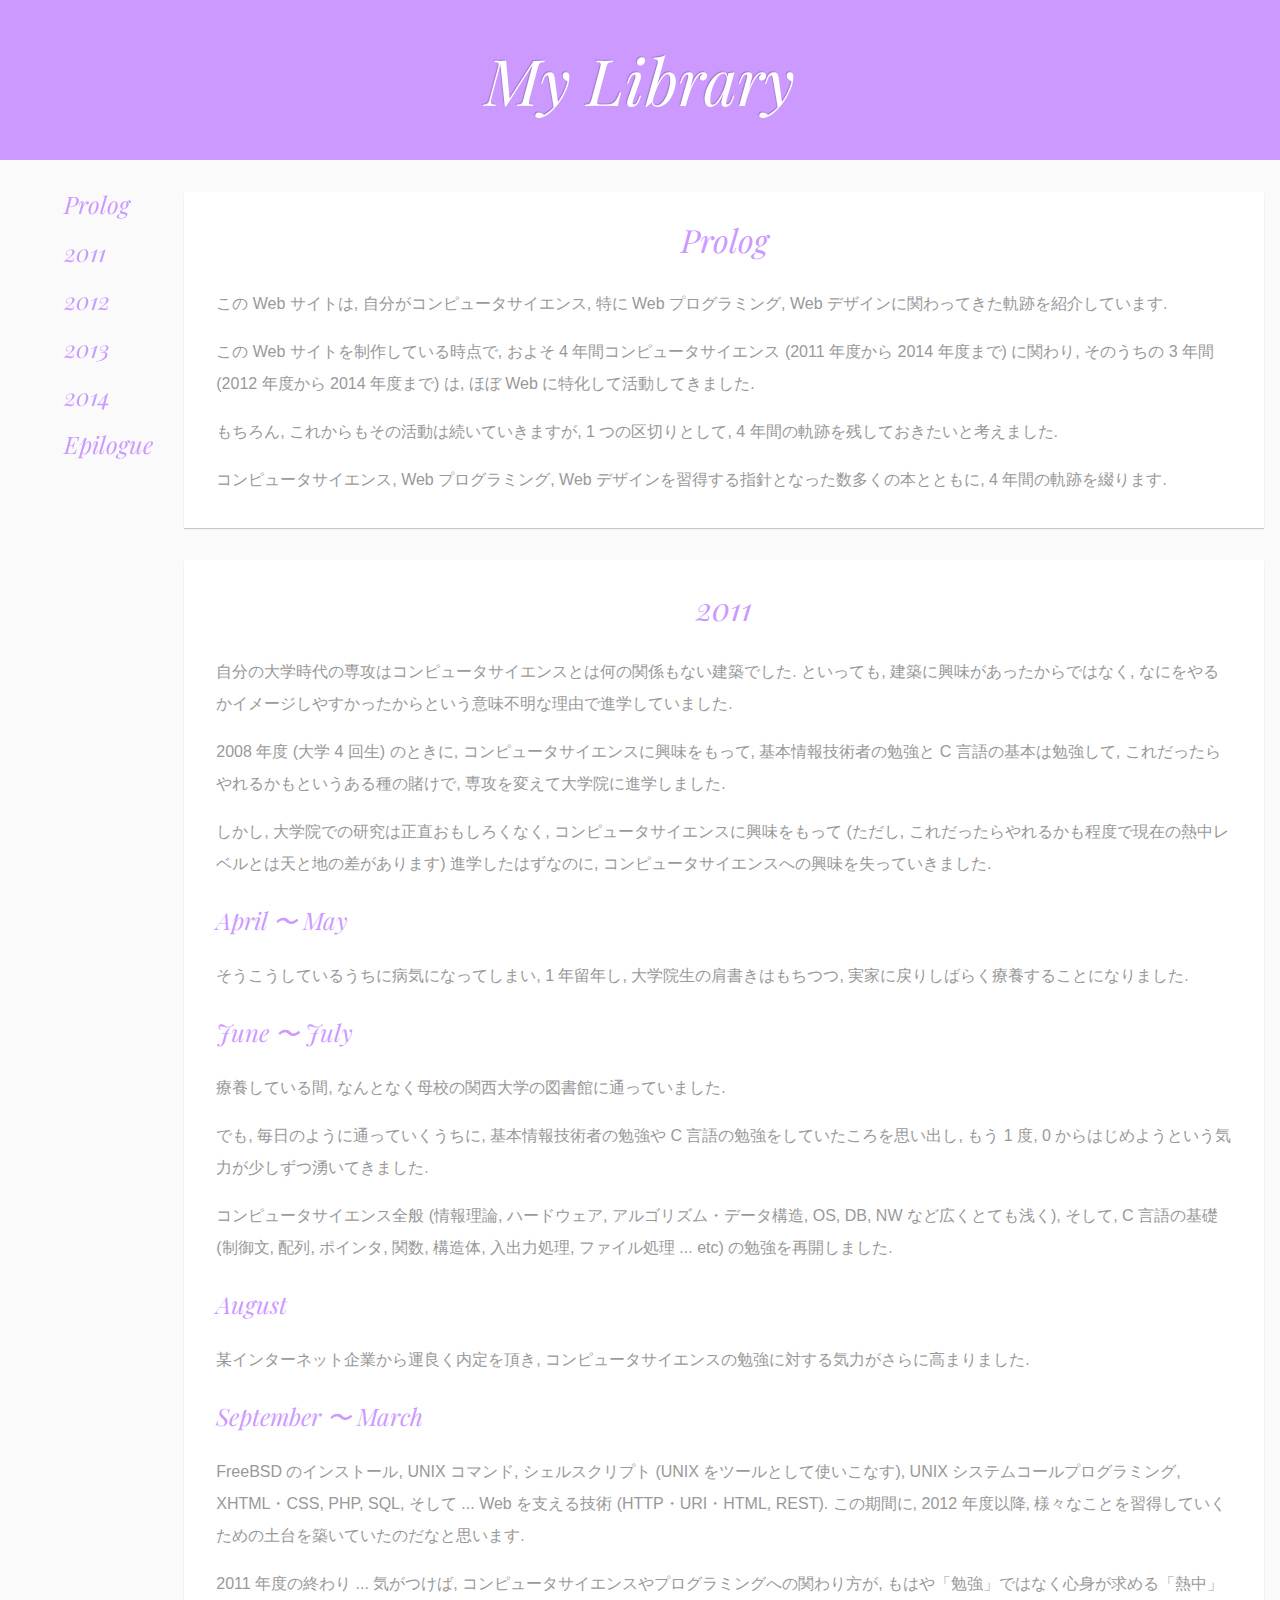
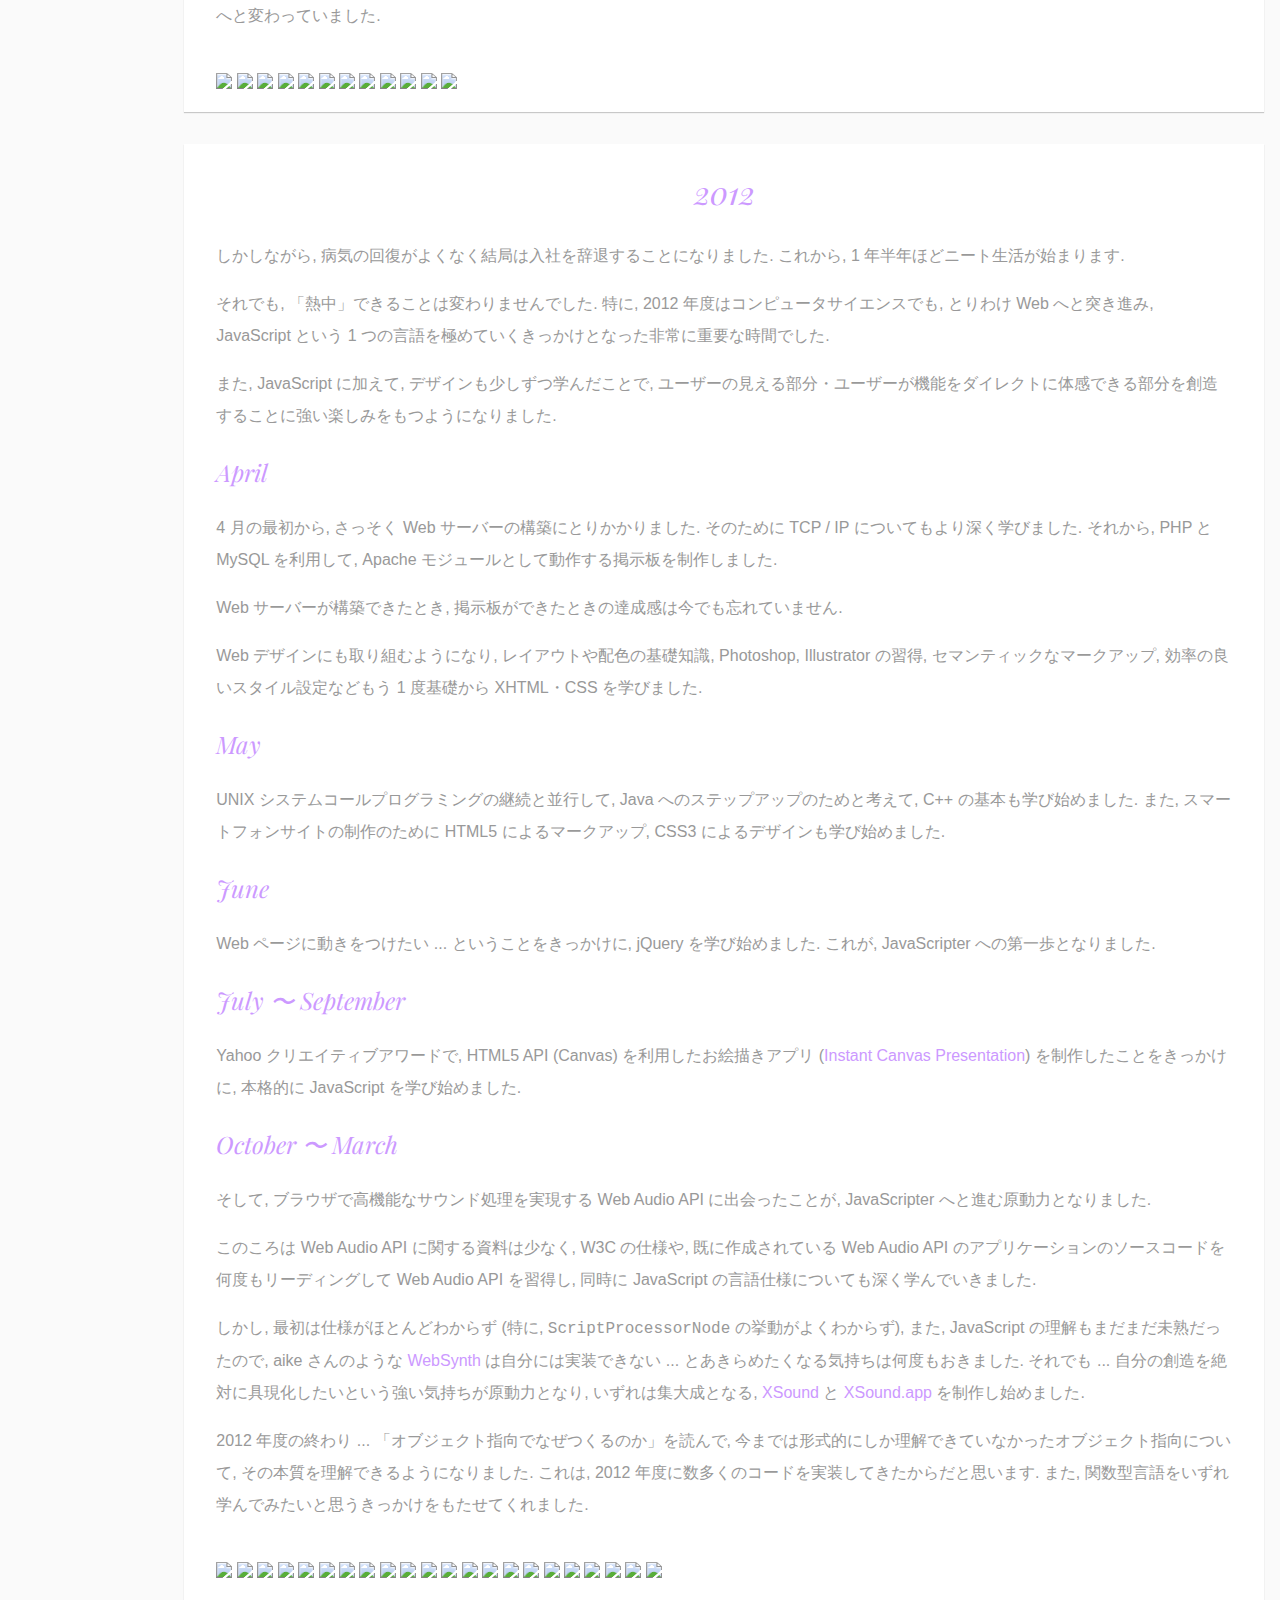
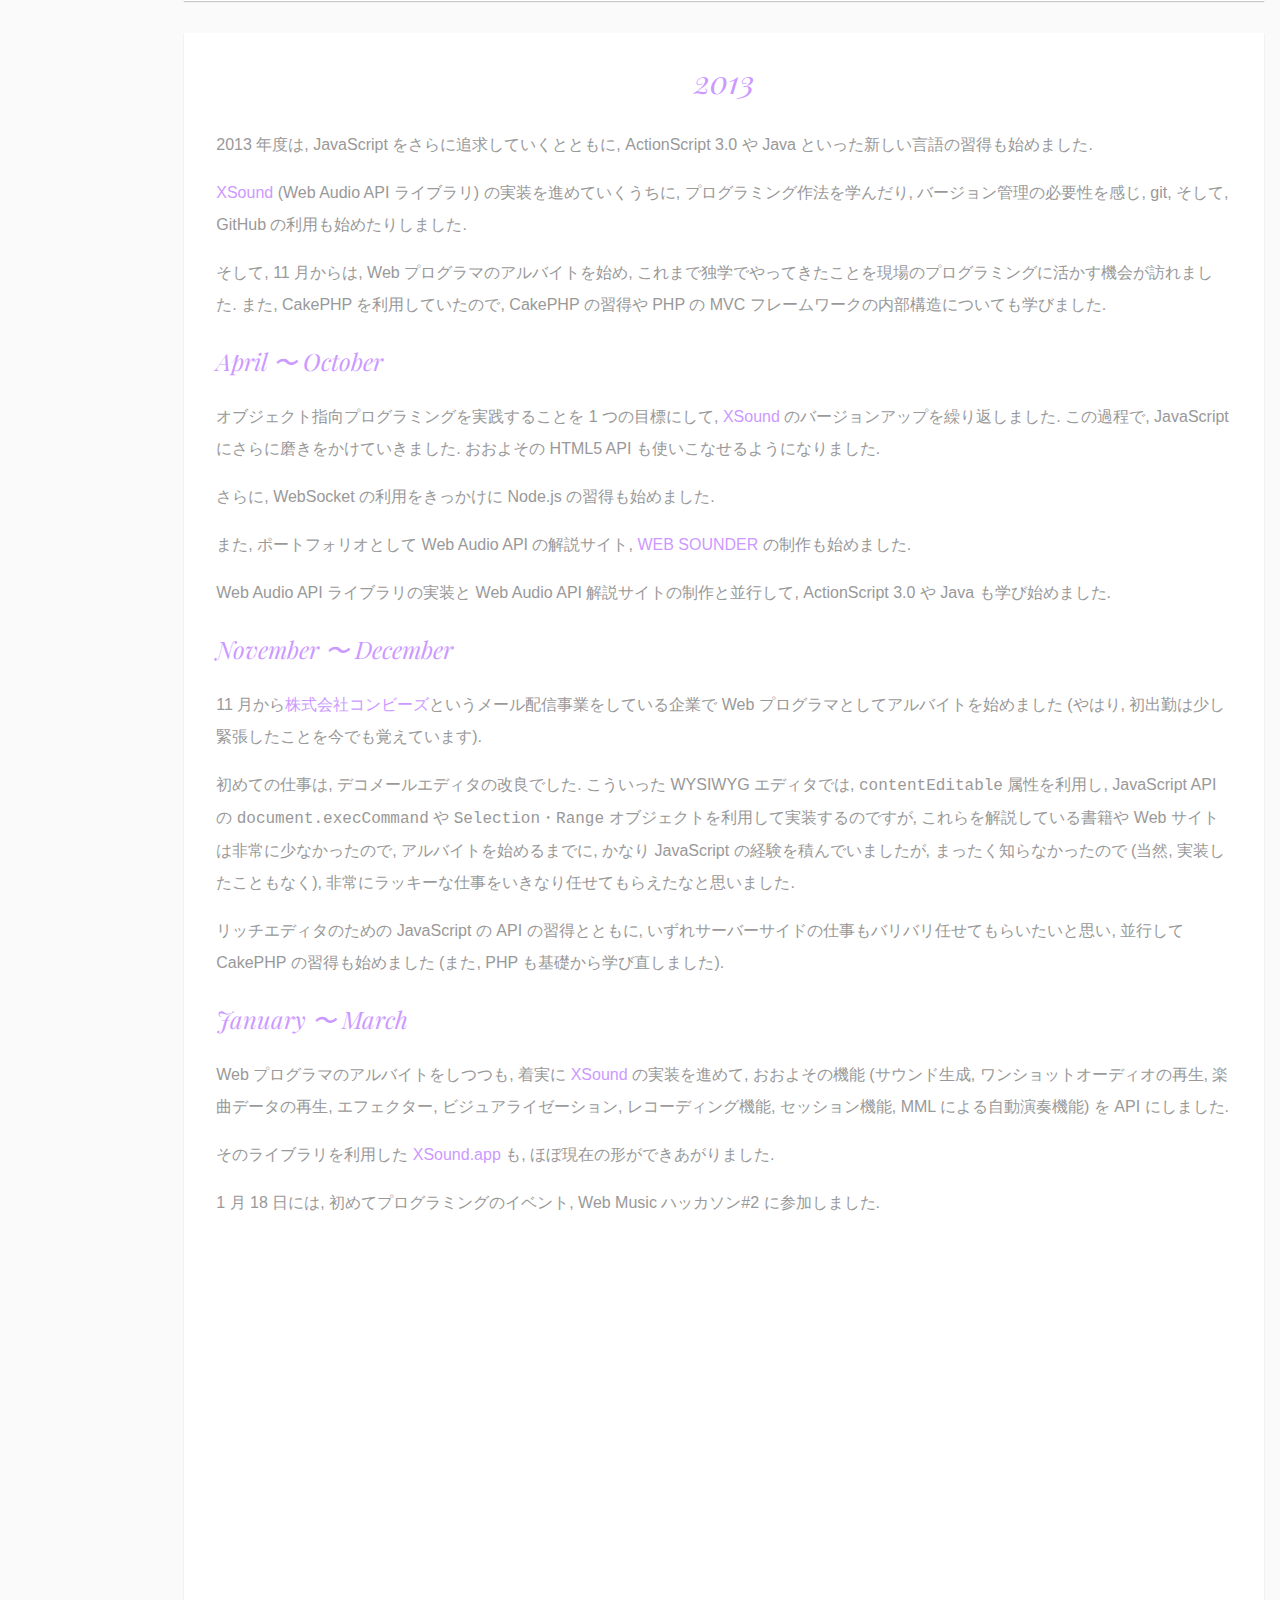
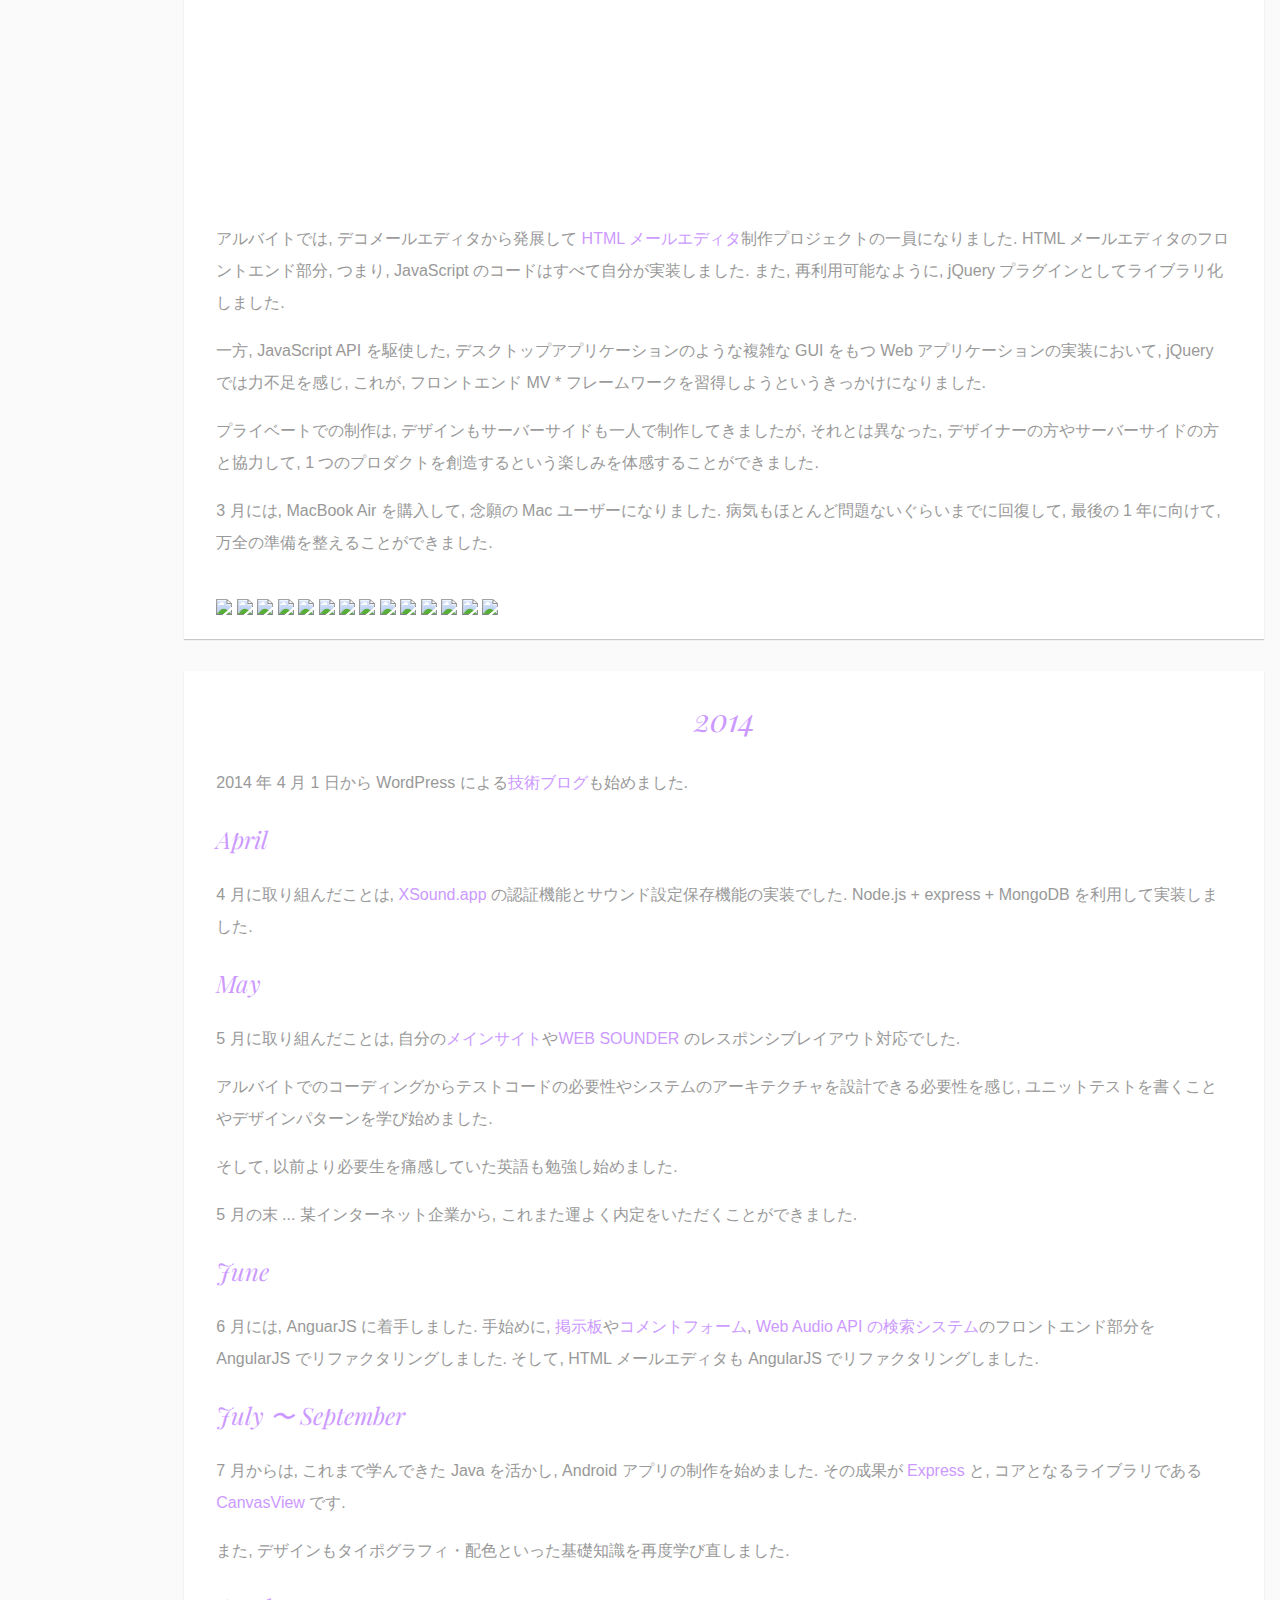
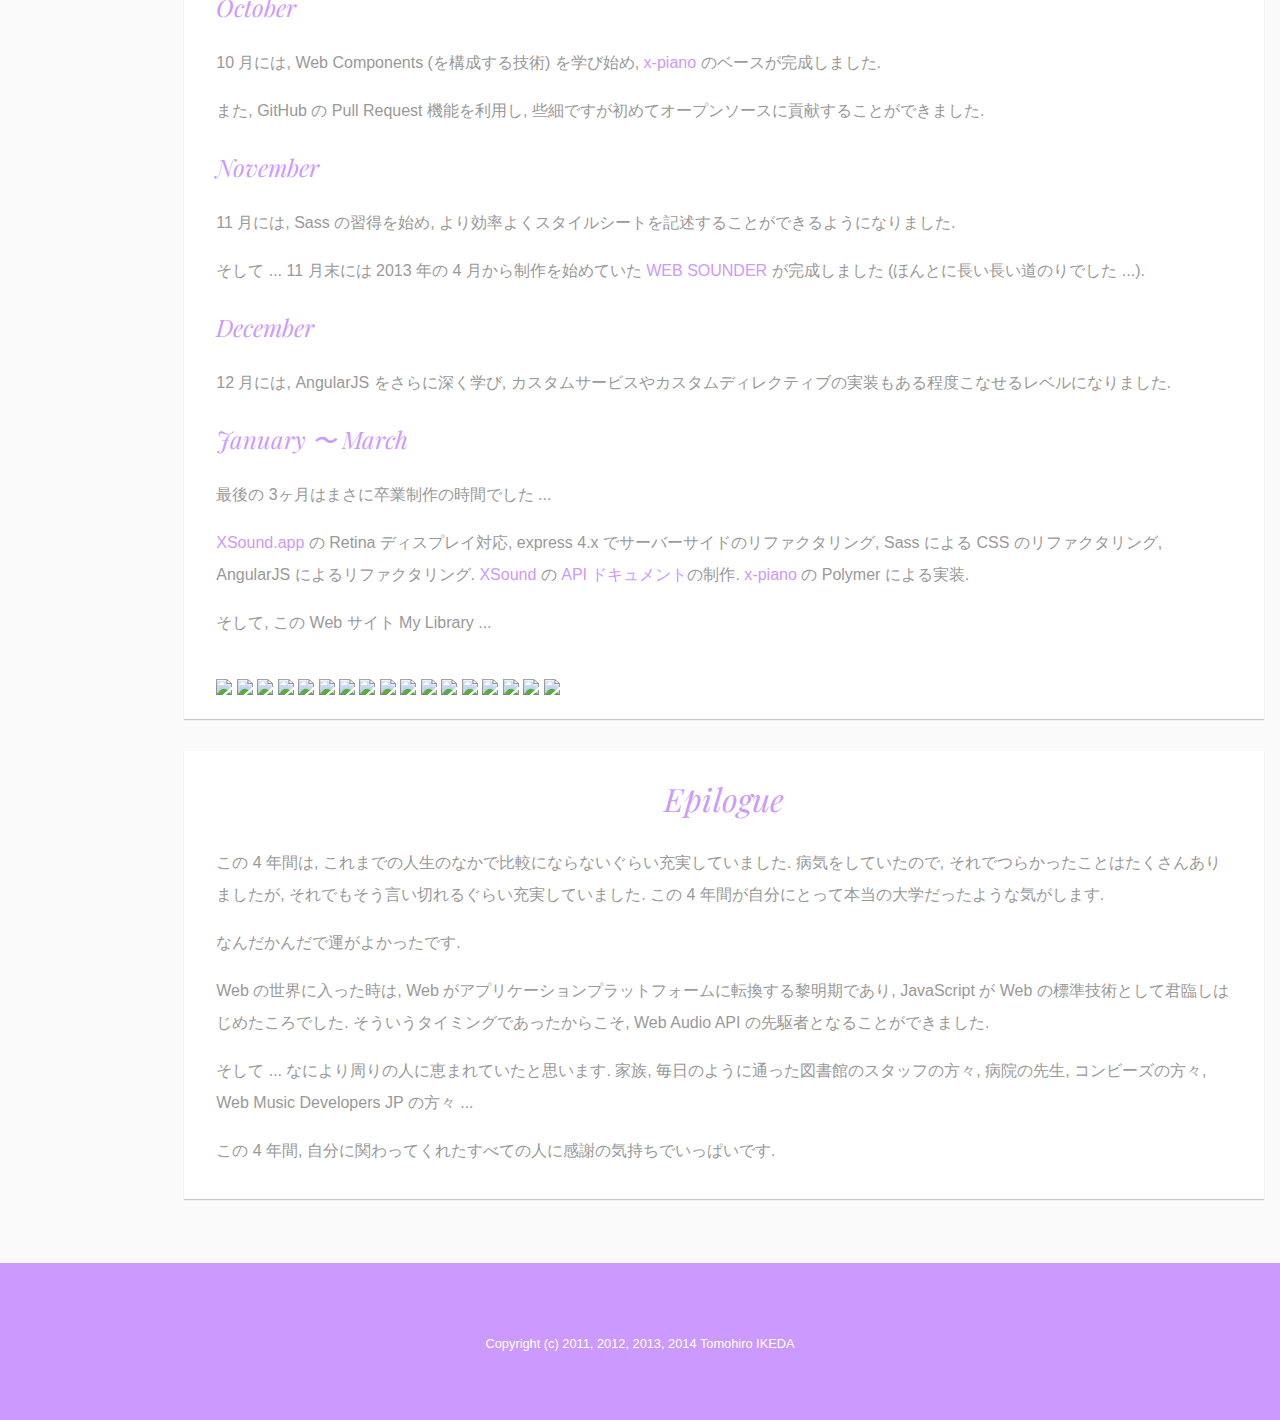
==== index.html @ cdb4d0e1 "Fix Twitter account" ====
<!DOCTYPE html>
<html lang="ja" prefix="og: http://ogp.me/ns# fb: http://ogp.me/ns/fb# article: http://ogp.me/ns/article#">
  <head>
    <meta charset="UTF-8" />
    <meta http-equiv="X-UA-Compatible" content="IE=edge" />
    <title>My Library</title>
    <meta name="author" content="池田友洋, Tomohiro IKEDA, rilakkuma3xjapan" />
    <meta name="description" content="2011, 2012, 2013, 2014 年度の 4 年間の足跡" />
    <meta name="keywords" content="池田友洋, Tomohiro IKEDA, rilakkuma3xjapan, コンピュータサイエンス, Web プログラミング, Web デザイン, JavaScript, Web Audio API, XSound, XSound.app" />
    <meta name="viewport" content="width=device-width, initial-scale=1.0, minimum-scale=1.0" />
    <meta name="format-detection" content="telephone=no" />
    <meta property="og:title" content="My Library" />
    <meta property="og:type" content="website" />
    <meta property="og:url" content="https://korilakkuma.github.io/MyLibrary/" />
    <meta property="og:image" content="https://korilakkuma.github.io/MyLibrary/images/icon.png" />
    <meta property="og:description" content="2011, 2012, 2013, 2014 年度の 4 年間の足跡" />
    <meta name="twitter:card" content="summary" />
    <meta name="twitter:site" content="@xwebmusic" />
    <link rel="canonical" href="https://korilakkuma.github.io/MyLibrary/" />
    <link rel="icon" href="images/icon.png" type="image/png" />
    <link rel="apple-touch-icon-precomposed" href="images/icon.png" />
    <link rel="preconnect" href="https://fonts.gstatic.com/" crossorigin />
    <link rel="stylesheet" href="https://fonts.googleapis.com/css?family=Playfair+Display" type="text/css" media="all" />
    <link rel="stylesheet" href="app.css" type="text/css" media="all" />
  </head>
  <body>
    <header>
      <h1>My Library</h1>
    </header>
    <div class="contents-wrapper">
      <nav>
        <ol>
          <li><a href="#section-prolog">Prolog</a></li>
          <li><a href="#section-2011">2011</a></li>
          <li><a href="#section-2012">2012</a></li>
          <li><a href="#section-2013">2013</a></li>
          <li><a href="#section-2014">2014</a></li>
          <li><a href="#section-epilogue">Epilogue</a></li>
        </ol>
      </nav>
      <main>
        <section id="section-prolog" class="fade-in">
          <h2>Prolog</h2>
          <article>
            <p>この Web サイトは, 自分がコンピュータサイエンス, 特に Web プログラミング, Web デザインに関わってきた軌跡を紹介しています.</p>
            <p>この Web サイトを制作している時点で, およそ 4 年間コンピュータサイエンス (2011 年度から 2014 年度まで) に関わり, そのうちの 3 年間 (2012 年度から 2014 年度まで) は, ほぼ Web に特化して活動してきました.</p>
            <p>もちろん, これからもその活動は続いていきますが, 1 つの区切りとして, 4 年間の軌跡を残しておきたいと考えました.</p>
            <p>コンピュータサイエンス, Web プログラミング, Web デザインを習得する指針となった数多くの本とともに, 4 年間の軌跡を綴ります.</p>
          </article>
          <!-- /article -->
        </section>
        <!-- /#section-prolog -->
        <section id="section-2011" class="fade-in">
          <h2>2011</h2>
          <article>
            <p>自分の大学時代の専攻はコンピュータサイエンスとは何の関係もない建築でした. といっても, 建築に興味があったからではなく, なにをやるかイメージしやすかったからという意味不明な理由で進学していました.</p>
            <p>2008 年度 (大学 4 回生) のときに, コンピュータサイエンスに興味をもって, 基本情報技術者の勉強と C 言語の基本は勉強して, これだったらやれるかもというある種の賭けで, 専攻を変えて大学院に進学しました.</p>
            <p>しかし, 大学院での研究は正直おもしろくなく, コンピュータサイエンスに興味をもって (ただし, これだったらやれるかも程度で現在の熱中レベルとは天と地の差があります) 進学したはずなのに, コンピュータサイエンスへの興味を失っていきました.</p>
          </article>
          <section>
            <h3>April 〜 May</h3>
            <article>
              <p>そうこうしているうちに病気になってしまい, 1 年留年し, 大学院生の肩書きはもちつつ, 実家に戻りしばらく療養することになりました.</p>
            </article>
          </section>
          <section>
            <h3>June 〜 July</h3>
            <article>
              <p>療養している間, なんとなく母校の関西大学の図書館に通っていました.</p>
              <p>でも, 毎日のように通っていくうちに, 基本情報技術者の勉強や C 言語の勉強をしていたころを思い出し, もう 1 度, 0 からはじめようという気力が少しずつ湧いてきました.</p>
              <p>コンピュータサイエンス全般 (情報理論, ハードウェア, アルゴリズム・データ構造, OS, DB, NW など広くとても浅く), そして, C 言語の基礎 (制御文, 配列, ポインタ, 関数, 構造体, 入出力処理, ファイル処理 ... etc) の勉強を再開しました.</p>
            </article>
          </section>
          <section>
            <h3>August</h3>
            <article>
              <p>某インターネット企業から運良く内定を頂き, コンピュータサイエンスの勉強に対する気力がさらに高まりました.</p>
            </article>
          </section>
          <section>
            <h3>September 〜 March</h3>
            <article>
              <p>FreeBSD のインストール, UNIX コマンド, シェルスクリプト (UNIX をツールとして使いこなす), UNIX システムコールプログラミング, XHTML・CSS, PHP, SQL, そして ...  Web を支える技術 (HTTP・URI・HTML, REST). この期間に, 2012 年度以降, 様々なことを習得していくための土台を築いていたのだなと思います.</p>
            </article>
          </section>
          <article>
            <p>2011 年度の終わり ... 気がつけば, コンピュータサイエンスやプログラミングへの関わり方が, もはや「勉強」ではなく心身が求める「熱中」へと変わっていました.</p>
          </article>
          <aside>
            <ul class="book-list">
              <li><a target="_blank" href="https://www.amazon.co.jp/gp/product/4797362642/ref=as_li_tl?ie=UTF8&camp=247&creative=1211&creativeASIN=4797362642&linkCode=as2&tag=rilakkuma3x0b-22&linkId=790bd9d2e7f18dde670734ffc8dff27f" rel="noopener noreferrer"><img border="0" src="//ws-fe.amazon-adsystem.com/widgets/q?_encoding=UTF8&MarketPlace=JP&ASIN=4797362642&ServiceVersion=20070822&ID=AsinImage&WS=1&Format=_SL160_&tag=rilakkuma3x0b-22" /></a></li>
              <li><a target="_blank" href="https://www.amazon.co.jp/gp/product/4797325623/ref=as_li_tl?ie=UTF8&camp=247&creative=1211&creativeASIN=4797325623&linkCode=as2&tag=rilakkuma3x0b-22&linkId=da5cd1d33963033d755da54a165f716d" rel="noopener noreferrer"><img border="0" src="//ws-fe.amazon-adsystem.com/widgets/q?_encoding=UTF8&MarketPlace=JP&ASIN=4797325623&ServiceVersion=20070822&ID=AsinImage&WS=1&Format=_SL160_&tag=rilakkuma3x0b-22" /></a></li>
              <li><a target="_blank" href="https://www.amazon.co.jp/gp/product/4797304952/ref=as_li_tl?ie=UTF8&camp=247&creative=1211&creativeASIN=4797304952&linkCode=as2&tag=rilakkuma3x0b-22&linkId=21a8e668b0cb0e694c1f8bb567b4f506" rel="noopener noreferrer"><img border="0" src="//ws-fe.amazon-adsystem.com/widgets/q?_encoding=UTF8&MarketPlace=JP&ASIN=4797304952&ServiceVersion=20070822&ID=AsinImage&WS=1&Format=_SL160_&tag=rilakkuma3x0b-22" /></a></li>
              <li><a target="_blank" href="https://www.amazon.co.jp/gp/product/4797327421/ref=as_li_tl?ie=UTF8&camp=247&creative=1211&creativeASIN=4797327421&linkCode=as2&tag=rilakkuma3x0b-22&linkId=5f05247422c8437f5ffd482f5e333cb3" rel="noopener noreferrer"><img border="0" src="//ws-fe.amazon-adsystem.com/widgets/q?_encoding=UTF8&MarketPlace=JP&ASIN=4797327421&ServiceVersion=20070822&ID=AsinImage&WS=1&Format=_SL160_&tag=rilakkuma3x0b-22" /></a></li>
              <li><a target="_blank" href="https://www.amazon.co.jp/gp/product/4797321946/ref=as_li_tl?ie=UTF8&camp=247&creative=1211&creativeASIN=4797321946&linkCode=as2&tag=rilakkuma3x0b-22&linkId=369a64786206b05423d7f8d387838d86" rel="noopener noreferrer"><img border="0" src="//ws-fe.amazon-adsystem.com/widgets/q?_encoding=UTF8&MarketPlace=JP&ASIN=4797321946&ServiceVersion=20070822&ID=AsinImage&WS=1&Format=_SL160_&tag=rilakkuma3x0b-22" /></a></li>
              <li><a target="_blank" href="https://www.amazon.co.jp/gp/product/4774117544/ref=as_li_tl?ie=UTF8&camp=247&creative=1211&creativeASIN=4774117544&linkCode=as2&tag=rilakkuma3x0b-22&linkId=73d634595d4b3c51d7ea0084c9686555" rel="noopener noreferrer"><img border="0" src="//ws-fe.amazon-adsystem.com/widgets/q?_encoding=UTF8&MarketPlace=JP&ASIN=4774117544&ServiceVersion=20070822&ID=AsinImage&WS=1&Format=_SL160_&tag=rilakkuma3x0b-22" /></a></li>
              <li><a target="_blank" href="https://www.amazon.co.jp/gp/product/4894712660/ref=as_li_tl?ie=UTF8&camp=247&creative=1211&creativeASIN=4894712660&linkCode=as2&tag=rilakkuma3x0b-22&linkId=d4a6a4f86c870ca77421d461ef4632d1" rel="noopener noreferrer"><img border="0" src="//ws-fe.amazon-adsystem.com/widgets/q?_encoding=UTF8&MarketPlace=JP&ASIN=4894712660&ServiceVersion=20070822&ID=AsinImage&WS=1&Format=_SL160_&tag=rilakkuma3x0b-22" /></a></li>
              <li><a target="_blank" href="https://www.amazon.co.jp/gp/product/4862671071/ref=as_li_tl?ie=UTF8&camp=247&creative=1211&creativeASIN=4862671071&linkCode=as2&tag=rilakkuma3x0b-22&linkId=34e1bbddf5438cfbcda2f2efa804749e" rel="noopener noreferrer"><img border="0" src="//ws-fe.amazon-adsystem.com/widgets/q?_encoding=UTF8&MarketPlace=JP&ASIN=4862671071&ServiceVersion=20070822&ID=AsinImage&WS=1&Format=_SL160_&tag=rilakkuma3x0b-22" /></a></li>
              <li><a target="_blank" href="https://www.amazon.co.jp/gp/product/4883375412/ref=as_li_tl?ie=UTF8&camp=247&creative=1211&creativeASIN=4883375412&linkCode=as2&tag=rilakkuma3x0b-22&linkId=480b0506318c51b80417031e0b52d6fa" rel="noopener noreferrer"><img border="0" src="//ws-fe.amazon-adsystem.com/widgets/q?_encoding=UTF8&MarketPlace=JP&ASIN=4883375412&ServiceVersion=20070822&ID=AsinImage&WS=1&Format=_SL160_&tag=rilakkuma3x0b-22" /></a></li>
              <li><a target="_blank" href="https://www.amazon.co.jp/gp/product/4839933146/ref=as_li_tl?ie=UTF8&camp=247&creative=1211&creativeASIN=4839933146&linkCode=as2&tag=rilakkuma3x0b-22&linkId=a15b728df0a71ed04d40465112401c18" rel="noopener noreferrer"><img border="0" src="//ws-fe.amazon-adsystem.com/widgets/q?_encoding=UTF8&MarketPlace=JP&ASIN=4839933146&ServiceVersion=20070822&ID=AsinImage&WS=1&Format=_SL160_&tag=rilakkuma3x0b-22" /></a></li>
              <li><a target="_blank" href="https://www.amazon.co.jp/gp/product/B00TO6KL6O/ref=as_li_tl?ie=UTF8&camp=247&creative=1211&creativeASIN=B00TO6KL6O&linkCode=as2&tag=rilakkuma3x0b-22&linkId=52f63155d183de181b634bf17e1a63aa" rel="noopener noreferrer"><img border="0" src="//ws-fe.amazon-adsystem.com/widgets/q?_encoding=UTF8&MarketPlace=JP&ASIN=B00TO6KL6O&ServiceVersion=20070822&ID=AsinImage&WS=1&Format=_SL160_&tag=rilakkuma3x0b-22" /></a></li>
              <li><a target="_blank" href="https://www.amazon.co.jp/gp/product/B07JK7FZH2/ref=as_li_tl?ie=UTF8&camp=247&creative=1211&creativeASIN=B07JK7FZH2&linkCode=as2&tag=rilakkuma3x0b-22&linkId=7dde924797575b00beb59948c84f7697" rel="noopener noreferrer"><img border="0" src="//ws-fe.amazon-adsystem.com/widgets/q?_encoding=UTF8&MarketPlace=JP&ASIN=B07JK7FZH2&ServiceVersion=20070822&ID=AsinImage&WS=1&Format=_SL160_&tag=rilakkuma3x0b-22" /></a></li>
            </ul>
          </aside>
        </section>
        <!-- /#section-2011 -->
        <section id="section-2012" class="fade-in">
          <h2>2012</h2>
          <article>
            <p>しかしながら, 病気の回復がよくなく結局は入社を辞退することになりました. これから, 1 年半年ほどニート生活が始まります.</p>
            <p>それでも, 「熱中」できることは変わりませんでした. 特に, 2012 年度はコンピュータサイエンスでも, とりわけ Web へと突き進み, JavaScript という 1 つの言語を極めていくきっかけとなった非常に重要な時間でした.</p>
            <p>また, JavaScript に加えて, デザインも少しずつ学んだことで, ユーザーの見える部分・ユーザーが機能をダイレクトに体感できる部分を創造することに強い楽しみをもつようになりました.</p>
          </article>
          <section>
            <h3>April</h3>
            <article>
              <p>4 月の最初から, さっそく Web サーバーの構築にとりかかりました. そのために TCP / IP についてもより深く学びました. それから, PHP と MySQL を利用して, Apache モジュールとして動作する掲示板を制作しました.</p>
              <p>Web サーバーが構築できたとき, 掲示板ができたときの達成感は今でも忘れていません.</p>
              <p>Web デザインにも取り組むようになり, レイアウトや配色の基礎知識, Photoshop, Illustrator の習得, セマンティックなマークアップ, 効率の良いスタイル設定などもう 1 度基礎から XHTML・CSS を学びました.</p>
            </article>
          </section>
          <section>
            <h3>May</h3>
            <article>
              <p>UNIX システムコールプログラミングの継続と並行して, Java へのステップアップのためと考えて, C++ の基本も学び始めました. また, スマートフォンサイトの制作のために HTML5 によるマークアップ, CSS3 によるデザインも学び始めました.</p>
            </article>
          </section>
          <section>
            <h3>June</h3>
            <article>
              <p>Web ページに動きをつけたい ... ということをきっかけに, jQuery を学び始めました. これが, JavaScripter への第一歩となりました.</p>
            </article>
          </section>
          <section>
            <h3>July 〜 September</h3>
            <article>
              <p>Yahoo クリエイティブアワードで, HTML5 API (Canvas) を利用したお絵描きアプリ (<a href="https://weblike-curtaincall.ssl-lolipop.jp/portfolio-instant-canvas-presentation/" target="_blank" rel="noopener noreferrer" >Instant Canvas Presentation</a >) を制作したことをきっかけに, 本格的に JavaScript を学び始めました.</p>
            </article>
          </section>
          <section>
            <h3>October 〜 March</h3>
            <article>
              <p>そして, ブラウザで高機能なサウンド処理を実現する Web Audio API に出会ったことが, JavaScripter へと進む原動力となりました.</p>
              <p>このころは Web Audio API に関する資料は少なく, W3C の仕様や, 既に作成されている Web Audio API のアプリケーションのソースコードを何度もリーディングして Web Audio API を習得し, 同時に JavaScript の言語仕様についても深く学んでいきました.</p>
              <p>しかし, 最初は仕様がほとんどわからず (特に, <code>ScriptProcessorNode</code> の挙動がよくわからず), また, JavaScript の理解もまだまだ未熟だったので, aike さんのような <a href="http://aikelab.net/websynth/" target="_blank" rel="noopener noreferrer nofollow">WebSynth</a> は自分には実装できない ... とあきらめたくなる気持ちは何度もおきました. それでも ... 自分の創造を絶対に具現化したいという強い気持ちが原動力となり, いずれは集大成となる, <a href="https://github.com/Korilakkuma/XSound" target="_blank" rel="noopener noreferrer">XSound</a> と <a href="https://xsound.app" target="_blank" rel="noopener noreferrer">XSound.app</a> を制作し始めました.</p>
            </article>
          </section>
          <article>
            <p>2012 年度の終わり ... 「オブジェクト指向でなぜつくるのか」を読んで, 今までは形式的にしか理解できていなかったオブジェクト指向について, その本質を理解できるようになりました. これは, 2012 年度に数多くのコードを実装してきたからだと思います. また, 関数型言語をいずれ学んでみたいと思うきっかけをもたせてくれました.</p>
          </article>
          <aside>
            <ul class="book-list">
              <li><a target="_blank" href="https://www.amazon.co.jp/gp/product/4774144665/ref=as_li_tl?ie=UTF8&camp=247&creative=1211&creativeASIN=4774144665&linkCode=as2&tag=rilakkuma3x0b-22&linkId=f6fdf107fa980d0fe43f6f00e0921315" rel="noopener noreferrer"><img border="0" src="//ws-fe.amazon-adsystem.com/widgets/q?_encoding=UTF8&MarketPlace=JP&ASIN=4774144665&ServiceVersion=20070822&ID=AsinImage&WS=1&Format=_SL160_&tag=rilakkuma3x0b-22" /></a></li>
              <li><a target="_blank" href="https://www.amazon.co.jp/gp/product/477414813X/ref=as_li_tl?ie=UTF8&camp=247&creative=1211&creativeASIN=477414813X&linkCode=as2&tag=rilakkuma3x0b-22&linkId=54f5755f3de0c38f381262bbcd5d65f4" rel="noopener noreferrer"><img border="0" src="//ws-fe.amazon-adsystem.com/widgets/q?_encoding=UTF8&MarketPlace=JP&ASIN=477414813X&ServiceVersion=20070822&ID=AsinImage&WS=1&Format=_SL160_&tag=rilakkuma3x0b-22" /></a></li>
              <li><a target="_blank" href="https://www.amazon.co.jp/gp/product/4844329278/ref=as_li_tl?ie=UTF8&camp=247&creative=1211&creativeASIN=4844329278&linkCode=as2&tag=rilakkuma3x0b-22&linkId=4f43316dbf70b1e798b5953c9f52af8a" rel="noopener noreferrer"><img border="0" src="//ws-fe.amazon-adsystem.com/widgets/q?_encoding=UTF8&MarketPlace=JP&ASIN=4844329278&ServiceVersion=20070822&ID=AsinImage&WS=1&Format=_SL160_&tag=rilakkuma3x0b-22" /></a></li>
              <li><a target="_blank" href="https://www.amazon.co.jp/gp/product/4774149705/ref=as_li_tl?ie=UTF8&camp=247&creative=1211&creativeASIN=4774149705&linkCode=as2&tag=rilakkuma3x0b-22&linkId=8556f8eefa03bc4c2a6b240ca2fc27d0" rel="noopener noreferrer"><img border="0" src="//ws-fe.amazon-adsystem.com/widgets/q?_encoding=UTF8&MarketPlace=JP&ASIN=4774149705&ServiceVersion=20070822&ID=AsinImage&WS=1&Format=_SL160_&tag=rilakkuma3x0b-22" /></a></li>
              <li><a target="_blank" href="https://www.amazon.co.jp/gp/product/4048684116/ref=as_li_tl?ie=UTF8&camp=247&creative=1211&creativeASIN=4048684116&linkCode=as2&tag=rilakkuma3x0b-22&linkId=0016f1dd33e6d46ac427954f16ea7654" rel="noopener noreferrer"><img border="0" src="//ws-fe.amazon-adsystem.com/widgets/q?_encoding=UTF8&MarketPlace=JP&ASIN=4048684116&ServiceVersion=20070822&ID=AsinImage&WS=1&Format=_SL160_&tag=rilakkuma3x0b-22" /></a></li>
              <li><a target="_blank" href="https://www.amazon.co.jp/gp/product/4048706691/ref=as_li_tl?ie=UTF8&camp=247&creative=1211&creativeASIN=4048706691&linkCode=as2&tag=rilakkuma3x0b-22&linkId=82969dda5f243dde928703d16552aa49" rel="noopener noreferrer"><img border="0" src="//ws-fe.amazon-adsystem.com/widgets/q?_encoding=UTF8&MarketPlace=JP&ASIN=4048706691&ServiceVersion=20070822&ID=AsinImage&WS=1&Format=_SL160_&tag=rilakkuma3x0b-22" /></a></li>
              <li><a target="_blank" href="https://www.amazon.co.jp/gp/product/B00P0UDWQY/ref=as_li_tl?ie=UTF8&camp=247&creative=1211&creativeASIN=B00P0UDWQY&linkCode=as2&tag=rilakkuma3x0b-22&linkId=8a03410038b5098ffb978b756580d2a0" rel="noopener noreferrer"><img border="0" src="//ws-fe.amazon-adsystem.com/widgets/q?_encoding=UTF8&MarketPlace=JP&ASIN=B00P0UDWQY&ServiceVersion=20070822&ID=AsinImage&WS=1&Format=_SL160_&tag=rilakkuma3x0b-22" /></a></li>
              <li><a target="_blank" href="https://www.amazon.co.jp/gp/product/4797354437/ref=as_li_tl?ie=UTF8&camp=247&creative=1211&creativeASIN=4797354437&linkCode=as2&tag=rilakkuma3x0b-22&linkId=1af9ae7fb58b24052b6e51d30530ab4e" rel="noopener noreferrer"><img border="0" src="//ws-fe.amazon-adsystem.com/widgets/q?_encoding=UTF8&MarketPlace=JP&ASIN=4797354437&ServiceVersion=20070822&ID=AsinImage&WS=1&Format=_SL160_&tag=rilakkuma3x0b-22" /></a></li>
              <li><a target="_blank" href="https://www.amazon.co.jp/gp/product/B00KFUKEEC/ref=as_li_tl?ie=UTF8&camp=247&creative=1211&creativeASIN=B00KFUKEEC&linkCode=as2&tag=rilakkuma3x0b-22&linkId=ba7a9639c3999add2e827c42d0e6a8c4" rel="noopener noreferrer"><img border="0" src="//ws-fe.amazon-adsystem.com/widgets/q?_encoding=UTF8&MarketPlace=JP&ASIN=B00KFUKEEC&ServiceVersion=20070822&ID=AsinImage&WS=1&Format=_SL160_&tag=rilakkuma3x0b-22" /></a></li>
              <li><a target="_blank" href="https://www.amazon.co.jp/gp/product/B00E4FW2TY/ref=as_li_tl?ie=UTF8&camp=247&creative=1211&creativeASIN=B00E4FW2TY&linkCode=as2&tag=rilakkuma3x0b-22&linkId=8a49d96a93394b7c1bf2174a1b220f3c" rel="noopener noreferrer"><img border="0" src="//ws-fe.amazon-adsystem.com/widgets/q?_encoding=UTF8&MarketPlace=JP&ASIN=B00E4FW2TY&ServiceVersion=20070822&ID=AsinImage&WS=1&Format=_SL160_&tag=rilakkuma3x0b-22" /></a></li>
              <li><a target="_blank" href="https://www.amazon.co.jp/gp/product/4839938296/ref=as_li_tl?ie=UTF8&camp=247&creative=1211&creativeASIN=4839938296&linkCode=as2&tag=rilakkuma3x0b-22&linkId=bdcd08f72698b3f215fce565e60f3c11" rel="noopener noreferrer"><img border="0" src="//ws-fe.amazon-adsystem.com/widgets/q?_encoding=UTF8&MarketPlace=JP&ASIN=4839938296&ServiceVersion=20070822&ID=AsinImage&WS=1&Format=_SL160_&tag=rilakkuma3x0b-22" /></a></li>
              <li><a target="_blank" href="https://www.amazon.co.jp/gp/product/B00C2ICGPU/ref=as_li_tl?ie=UTF8&camp=247&creative=1211&creativeASIN=B00C2ICGPU&linkCode=as2&tag=rilakkuma3x0b-22&linkId=471750d74ff143e50e6d2e74ae21fa76" rel="noopener noreferrer"><img border="0" src="//ws-fe.amazon-adsystem.com/widgets/q?_encoding=UTF8&MarketPlace=JP&ASIN=B00C2ICGPU&ServiceVersion=20070822&ID=AsinImage&WS=1&Format=_SL160_&tag=rilakkuma3x0b-22" /></a></li>
              <li><a target="_blank" href="https://www.amazon.co.jp/gp/product/4883378209/ref=as_li_tl?ie=UTF8&camp=247&creative=1211&creativeASIN=4883378209&linkCode=as2&tag=rilakkuma3x0b-22&linkId=368724cf50a42424b7aeb2a2ce634fb7" rel="noopener noreferrer"><img border="0" src="//ws-fe.amazon-adsystem.com/widgets/q?_encoding=UTF8&MarketPlace=JP&ASIN=4883378209&ServiceVersion=20070822&ID=AsinImage&WS=1&Format=_SL160_&tag=rilakkuma3x0b-22" /></a></li>
              <li><a target="_blank" href="https://www.amazon.co.jp/gp/product/4883378217/ref=as_li_tl?ie=UTF8&camp=247&creative=1211&creativeASIN=4883378217&linkCode=as2&tag=rilakkuma3x0b-22&linkId=14e41d2b4c0aa1ed4a810c6565b81442" rel="noopener noreferrer"><img border="0" src="//ws-fe.amazon-adsystem.com/widgets/q?_encoding=UTF8&MarketPlace=JP&ASIN=4883378217&ServiceVersion=20070822&ID=AsinImage&WS=1&Format=_SL160_&tag=rilakkuma3x0b-22" /></a></li>
              <li><a target="_blank" href="https://www.amazon.co.jp/gp/product/B0827QNDNT/ref=as_li_tl?ie=UTF8&camp=247&creative=1211&creativeASIN=B0827QNDNT&linkCode=as2&tag=rilakkuma3x0b-22&linkId=5991df5206f24713b3fb54834687ff46" rel="noopener noreferrer"><img border="0" src="//ws-fe.amazon-adsystem.com/widgets/q?_encoding=UTF8&MarketPlace=JP&ASIN=B00MLUGZKG&ServiceVersion=20070822&ID=AsinImage&WS=1&Format=_SL160_&tag=rilakkuma3x0b-22" /></a></li>
              <li><a target="_blank" href="https://www.amazon.co.jp/gp/product/4894713195/ref=as_li_tl?ie=UTF8&camp=247&creative=1211&creativeASIN=4894713195&linkCode=as2&tag=rilakkuma3x0b-22&linkId=5dc12806c6162713d6991d42efa1b863" rel="noopener noreferrer"><img border="0" src="//ws-fe.amazon-adsystem.com/widgets/q?_encoding=UTF8&MarketPlace=JP&ASIN=4894713195&ServiceVersion=20070822&ID=AsinImage&WS=1&Format=_SL160_&tag=rilakkuma3x0b-22" /></a></li>
              <li><a target="_blank" href="https://www.amazon.co.jp/gp/product/4048700219/ref=as_li_tl?ie=UTF8&camp=247&creative=1211&creativeASIN=4048700219&linkCode=as2&tag=rilakkuma3x0b-22&linkId=ba324e6e0f5ba25c375a3ac9a1053377" rel="noopener noreferrer"><img border="0" src="//ws-fe.amazon-adsystem.com/widgets/q?_encoding=UTF8&MarketPlace=JP&ASIN=4048700219&ServiceVersion=20070822&ID=AsinImage&WS=1&Format=_SL160_&tag=rilakkuma3x0b-22" /></a></li>
              <li><a target="_blank" href="https://www.amazon.co.jp/gp/product/B00V7Y9MIO/ref=as_li_tl?ie=UTF8&camp=247&creative=1211&creativeASIN=B00V7Y9MIO&linkCode=as2&tag=rilakkuma3x0b-22&linkId=e76321b01558c70bfa076d51e731fc1a" rel="noopener noreferrer"><img border="0" src="//ws-fe.amazon-adsystem.com/widgets/q?_encoding=UTF8&MarketPlace=JP&ASIN=B00V7Y9MIO&ServiceVersion=20070822&ID=AsinImage&WS=1&Format=_SL160_&tag=rilakkuma3x0b-22" /></a></li>
              <li><a target="_blank" href="https://www.amazon.co.jp/gp/product/4274206505/ref=as_li_tl?ie=UTF8&camp=247&creative=1211&creativeASIN=4274206505&linkCode=as2&tag=rilakkuma3x0b-22&linkId=6c9671432480a1e309f43ea45581f86c" rel="noopener noreferrer"><img border="0" src="//ws-fe.amazon-adsystem.com/widgets/q?_encoding=UTF8&MarketPlace=JP&ASIN=4274206505&ServiceVersion=20070822&ID=AsinImage&WS=1&Format=_SL160_&tag=rilakkuma3x0b-22" /></a></li>
              <li><a target="_blank" href="https://www.amazon.co.jp/gp/product/B00NHCSFJG/ref=as_li_tl?ie=UTF8&camp=247&creative=1211&creativeASIN=B00NHCSFJG&linkCode=as2&tag=rilakkuma3x0b-22&linkId=aca01a4fade41cefe62f46865e0162f0" rel="noopener noreferrer"><img border="0" src="//ws-fe.amazon-adsystem.com/widgets/q?_encoding=UTF8&MarketPlace=JP&ASIN=B00NHCSFJG&ServiceVersion=20070822&ID=AsinImage&WS=1&Format=_SL160_&tag=rilakkuma3x0b-22" /></a></li>
              <li><a target="_blank" href="https://www.amazon.co.jp/gp/product/4798103187/ref=as_li_tl?ie=UTF8&camp=247&creative=1211&creativeASIN=4798103187&linkCode=as2&tag=rilakkuma3x0b-22&linkId=e33cddf39f7c8079846a2d0c752cb998" rel="noopener noreferrer"><img border="0" src="//ws-fe.amazon-adsystem.com/widgets/q?_encoding=UTF8&MarketPlace=JP&ASIN=4798103187&ServiceVersion=20070822&ID=AsinImage&WS=1&Format=_SL160_&tag=rilakkuma3x0b-22" /></a></li>
              <li><a target="_blank" href="https://www.amazon.co.jp/gp/product/B092HDFJKK/ref=as_li_tl?ie=UTF8&camp=247&creative=1211&creativeASIN=B00ISP0QB2&linkCode=as2&tag=rilakkuma3x0b-22&linkId=6b6b25078a8700bcfbf4d48dc4deb25d" rel="noopener noreferrer"><img border="0" src="//ws-fe.amazon-adsystem.com/widgets/q?_encoding=UTF8&MarketPlace=JP&ASIN=B092HDFJKK&ServiceVersion=20070822&ID=AsinImage&WS=1&Format=_SL160_&tag=rilakkuma3x0b-22" /></a></li>
            </ul>
          </aside>
        </section>
        <!-- /#section-2012 -->
        <section id="section-2013" class="fade-in">
          <h2>2013</h2>
          <article>
            <p>2013 年度は, JavaScript をさらに追求していくとともに, ActionScript 3.0 や Java といった新しい言語の習得も始めました.</p>
            <p><a href="https://github.com/Korilakkuma/XSound" target="_blank" rel="noopener noreferrer">XSound</a> (Web Audio API ライブラリ) の実装を進めていくうちに, プログラミング作法を学んだり, バージョン管理の必要性を感じ, git, そして, GitHub の利用も始めたりしました.</p>
            <p>そして, 11 月からは, Web プログラマのアルバイトを始め, これまで独学でやってきたことを現場のプログラミングに活かす機会が訪れました. また, CakePHP を利用していたので, CakePHP の習得や PHP の MVC フレームワークの内部構造についても学びました.</p>
          </article>
          <section>
            <h3>April 〜 October</h3>
            <article>
              <p>オブジェクト指向プログラミングを実践することを 1 つの目標にして, <a href="https://github.com/Korilakkuma/XSound" target="_blank" rel="noopener noreferrer">XSound</a> のバージョンアップを繰り返しました. この過程で, JavaScript にさらに磨きをかけていきました. おおよその HTML5 API も使いこなせるようになりました.</p>
              <p>さらに, WebSocket の利用をきっかけに Node.js の習得も始めました.</p>
              <p>また, ポートフォリオとして Web Audio API の解説サイト, <a href="https://weblike-curtaincall.ssl-lolipop.jp/portfolio-web-sounder/" target="_blank" rel="noopener noreferrer">WEB SOUNDER</a> の制作も始めました.</p>
              <p>Web Audio API ライブラリの実装と Web Audio API 解説サイトの制作と並行して, ActionScript 3.0 や Java も学び始めました.</p>
            </article>
          </section>
          <section>
            <h3>November 〜 December</h3>
            <article>
              <p>11 月から<a href="https://www.combz.jp/" target="_blank" rel="noopener noreferrer nofollow">株式会社コンビーズ</a>というメール配信事業をしている企業で Web プログラマとしてアルバイトを始めました (やはり, 初出勤は少し緊張したことを今でも覚えています).</p>
              <p>初めての仕事は, デコメールエディタの改良でした. こういった WYSIWYG エディタでは, <code>contentEditable</code> 属性を利用し, JavaScript API の <code>document.execCommand</code> や <code>Selection</code>・<code>Range</code> オブジェクトを利用して実装するのですが, これらを解説している書籍や Web サイトは非常に少なかったので, アルバイトを始めるまでに, かなり JavaScript の経験を積んでいましたが, まったく知らなかったので (当然, 実装したこともなく), 非常にラッキーな仕事をいきなり任せてもらえたなと思いました.</p>
              <p>リッチエディタのための JavaScript の API の習得とともに, いずれサーバーサイドの仕事もバリバリ任せてもらいたいと思い, 並行して CakePHP の習得も始めました (また, PHP も基礎から学び直しました).</p>
            </article>
          </section>
          <section>
            <h3>January 〜 March</h3>
            <article>
              <p>Web プログラマのアルバイトをしつつも, 着実に <a href="https://github.com/Korilakkuma/XSound" target="_blank" rel="noopener noreferrer">XSound</a> の実装を進めて, おおよその機能 (サウンド生成, ワンショットオーディオの再生, 楽曲データの再生, エフェクター, ビジュアライゼーション, レコーディング機能, セッション機能, MML による自動演奏機能) を API にしました.</p>
              <p>そのライブラリを利用した <a href="https://xsound.app" target="_blank" rel="noopener noreferrer">XSound.app</a> も, ほぼ現在の形ができあがりました.</p>
              <p>1 月 18 日には, 初めてプログラミングのイベント, Web Music ハッカソン#2 に参加しました.</p>
              <p class="embed-container"><iframe width="560" height="315" src="https://www.youtube.com/embed/dCvuBz1FYWg" frameborder="0" allowfullscreen></iframe></p>
              <p>アルバイトでは, デコメールエディタから発展して <a href="https://plus.combz.jp/pub/notice/index" target="_blank" rel="noopener noreferrer nofollow">HTML メールエディタ</a>制作プロジェクトの一員になりました. HTML メールエディタのフロントエンド部分, つまり, JavaScript のコードはすべて自分が実装しました. また, 再利用可能なように, jQuery プラグインとしてライブラリ化しました.</p>
              <p>一方, JavaScript API を駆使した, デスクトップアプリケーションのような複雑な GUI をもつ Web アプリケーションの実装において, jQuery では力不足を感じ, これが, フロントエンド MV * フレームワークを習得しようというきっかけになりました.</p>
              <p>プライベートでの制作は, デザインもサーバーサイドも一人で制作してきましたが, それとは異なった, デザイナーの方やサーバーサイドの方と協力して, 1 つのプロダクトを創造するという楽しみを体感することができました.</p>
            </article>
          </section>
          <article>
            <p>3 月には, MacBook Air を購入して, 念願の Mac ユーザーになりました. 病気もほとんど問題ないぐらいまでに回復して, 最後の 1 年に向けて, 万全の準備を整えることができました.</p>
          </article>
          <aside>
            <ul class="book-list">
              <li><a target="_blank" href="https://www.amazon.co.jp/gp/product/4756136494/ref=as_li_tl?ie=UTF8&camp=247&creative=1211&creativeASIN=4756136494&linkCode=as2&tag=rilakkuma3x0b-22&linkId=1c5674b8355ccc7417825efc14117761" rel="noopener noreferrer"><img border="0" src="//ws-fe.amazon-adsystem.com/widgets/q?_encoding=UTF8&MarketPlace=JP&ASIN=4756136494&ServiceVersion=20070822&ID=AsinImage&WS=1&Format=_SL160_&tag=rilakkuma3x0b-22" /></a></li>
              <li><a target="_blank" href="https://www.amazon.co.jp/gp/product/4873115655/ref=as_li_tl?ie=UTF8&camp=247&creative=1211&creativeASIN=4873115655&linkCode=as2&tag=rilakkuma3x0b-22&linkId=e63a6e5a28974014d131653bc4f17c4e" rel="noopener noreferrer"><img border="0" src="//ws-fe.amazon-adsystem.com/widgets/q?_encoding=UTF8&MarketPlace=JP&ASIN=4873115655&ServiceVersion=20070822&ID=AsinImage&WS=1&Format=_SL160_&tag=rilakkuma3x0b-22" /></a></li>
              <li><a target="_blank" href="https://www.amazon.co.jp/gp/product/B00O8GIJQY/ref=as_li_tl?ie=UTF8&camp=247&creative=1211&creativeASIN=B00O8GIJQY&linkCode=as2&tag=rilakkuma3x0b-22&linkId=7454fcf5a5abde0cc6a38f24240752b0" rel="noopener noreferrer"><img border="0" src="//ws-fe.amazon-adsystem.com/widgets/q?_encoding=UTF8&MarketPlace=JP&ASIN=B00O8GIJQY&ServiceVersion=20070822&ID=AsinImage&WS=1&Format=_SL160_&tag=rilakkuma3x0b-22" /></a></li>
              <li><a target="_blank" href="https://www.amazon.co.jp/gp/product/B07JJJBFC3/ref=as_li_tl?ie=UTF8&camp=247&creative=1211&creativeASIN=B07JJJBFC3&linkCode=as2&tag=rilakkuma3x0b-22&linkId=b951bde3c76e9e670a0523073fe2bca4" rel="noopener noreferrer"><img border="0" src="//ws-fe.amazon-adsystem.com/widgets/q?_encoding=UTF8&MarketPlace=JP&ASIN=B07JJJBFC3&ServiceVersion=20070822&ID=AsinImage&WS=1&Format=_SL160_&tag=rilakkuma3x0b-22" /></a></li>
              <li><a target="_blank" href="https://www.amazon.co.jp/gp/product/477414813X/ref=as_li_tl?ie=UTF8&camp=247&creative=1211&creativeASIN=477414813X&linkCode=as2&tag=rilakkuma3x0b-22&linkId=54f5755f3de0c38f381262bbcd5d65f4" rel="noopener noreferrer"><img border="0" src="//ws-fe.amazon-adsystem.com/widgets/q?_encoding=UTF8&MarketPlace=JP&ASIN=477414813X&ServiceVersion=20070822&ID=AsinImage&WS=1&Format=_SL160_&tag=rilakkuma3x0b-22" /></a></li>
              <li><a target="_blank" href="https://www.amazon.co.jp/gp/product/B01APVQ6SY/ref=as_li_tl?ie=UTF8&camp=247&creative=1211&creativeASIN=B00APVQ6SY&linkCode=as2&tag=rilakkuma3x0b-22&linkId=6e898bca61afe489ed5ec95e61567ed0" rel="noopener noreferrer"><img border="0" src="//ws-fe.amazon-adsystem.com/widgets/q?_encoding=UTF8&MarketPlace=JP&ASIN=B00APVQ6SY&ServiceVersion=20070822&ID=AsinImage&WS=1&Format=_SL160_&tag=rilakkuma3x0b-22" /></a></li>
              <li><a target="_blank" href="https://www.amazon.co.jp/gp/product/4774156116/ref=as_li_tl?ie=UTF8&camp=247&creative=1211&creativeASIN=4774156116&linkCode=as2&tag=rilakkuma3x0b-22&linkId=149c069c9151195cbd450d0aad6c9f1a" rel="noopener noreferrer"><img border="0" src="//ws-fe.amazon-adsystem.com/widgets/q?_encoding=UTF8&MarketPlace=JP&ASIN=4774156116&ServiceVersion=20070822&ID=AsinImage&WS=1&Format=_SL160_&tag=rilakkuma3x0b-22" /></a></li>
              <li><a target="_blank" href="https://www.amazon.co.jp/gp/product/B07JHVHL3G/ref=as_li_tl?ie=UTF8&camp=247&creative=1211&creativeASIN=B07JHVHL3G&linkCode=as2&tag=rilakkuma3x0b-22&linkId=12185a684c4b6953aa92a01e3448000e" rel="noopener noreferrer"><img border="0" src="//ws-fe.amazon-adsystem.com/widgets/q?_encoding=UTF8&MarketPlace=JP&ASIN=B07JHVHL3G&ServiceVersion=20070822&ID=AsinImage&WS=1&Format=_SL160_&tag=rilakkuma3x0b-22" /></a></li>
              <li><a target="_blank" href="https://www.amazon.co.jp/gp/product/B00P0UDWQY/ref=as_li_tl?ie=UTF8&camp=247&creative=1211&creativeASIN=B00P0UDWQY&linkCode=as2&tag=rilakkuma3x0b-22&linkId=8a03410038b5098ffb978b756580d2a0" rel="noopener noreferrer"><img border="0" src="//ws-fe.amazon-adsystem.com/widgets/q?_encoding=UTF8&MarketPlace=JP&ASIN=B00P0UDWQY&ServiceVersion=20070822&ID=AsinImage&WS=1&Format=_SL160_&tag=rilakkuma3x0b-22" /></a></li>
              <li><a target="_blank" href="https://www.amazon.co.jp/gp/product/4839924317/ref=as_li_tl?ie=UTF8&camp=247&creative=1211&creativeASIN=4839924317&linkCode=as2&tag=rilakkuma3x0b-22&linkId=5a6dc555861400468227b05235b0ba25" rel="noopener noreferrer"><img border="0" src="//ws-fe.amazon-adsystem.com/widgets/q?_encoding=UTF8&MarketPlace=JP&ASIN=4839924317&ServiceVersion=20070822&ID=AsinImage&WS=1&Format=_SL160_&tag=rilakkuma3x0b-22" /></a></li>
              <li><a target="_blank" href="https://www.amazon.co.jp/gp/product/B00KYJM1OA/ref=as_li_tl?ie=UTF8&camp=247&creative=1211&creativeASIN=B00KYJM1OA&linkCode=as2&tag=rilakkuma3x0b-22&linkId=f199228b57d58c3d1f1e4ff1bb11524a" rel="noopener noreferrer"><img border="0" src="//ws-fe.amazon-adsystem.com/widgets/q?_encoding=UTF8&MarketPlace=JP&ASIN=B00KYJM1OA&ServiceVersion=20070822&ID=AsinImage&WS=1&Format=_SL160_&tag=rilakkuma3x0b-22" /></a></li>
              <li><a target="_blank" href="https://www.amazon.co.jp/gp/product/4873113717/ref=as_li_tl?ie=UTF8&camp=247&creative=1211&creativeASIN=4873113717&linkCode=as2&tag=rilakkuma3x0b-22&linkId=16f4f3a65c4df41a79b7f9feabcbb0da" rel="noopener noreferrer"><img border="0" src="//ws-fe.amazon-adsystem.com/widgets/q?_encoding=UTF8&MarketPlace=JP&ASIN=4873113717&ServiceVersion=20070822&ID=AsinImage&WS=1&Format=_SL160_&tag=rilakkuma3x0b-22" /></a></li>
              <li><a target="_blank" href="https://www.amazon.co.jp/gp/product/4774139904/ref=as_li_tl?ie=UTF8&camp=247&creative=1211&creativeASIN=4774139904&linkCode=as2&tag=rilakkuma3x0b-22&linkId=db5436d9d4f8615ccade9c79efd4f1d5" rel="noopener noreferrer"><img border="0" src="//ws-fe.amazon-adsystem.com/widgets/q?_encoding=UTF8&MarketPlace=JP&ASIN=4774139904&ServiceVersion=20070822&ID=AsinImage&WS=1&Format=_SL160_&tag=rilakkuma3x0b-22" /></a></li>
              <li><a target="_blank" href="https://www.amazon.co.jp/gp/product/4774155225/ref=as_li_tl?ie=UTF8&camp=247&creative=1211&creativeASIN=4774155225&linkCode=as2&tag=rilakkuma3x0b-22&linkId=e4d0b16815a08bf76e360ac546d7c2d7" rel="noopener noreferrer"><img border="0" src="//ws-fe.amazon-adsystem.com/widgets/q?_encoding=UTF8&MarketPlace=JP&ASIN=4774155225&ServiceVersion=20070822&ID=AsinImage&WS=1&Format=_SL160_&tag=rilakkuma3x0b-22" /></a></li>
            </ul>
          </aside>
        </section>
        <!-- /#section-2013 -->
        <section id="section-2014" class="fade-in">
          <h2>2014</h2>
          <article>
            <p>2014 年 4 月 1 日から WordPress による<a href="https://weblike-curtaincall.ssl-lolipop.jp/blog/" target="_blank" rel="noopener noreferrer">技術ブログ</a>も始めました.</p>
          </article>
          <section>
            <h3>April</h3>
            <article>
              <p>4 月に取り組んだことは, <a href="https://xsound.app" target="_blank" rel="noopener noreferrer">XSound.app</a> の認証機能とサウンド設定保存機能の実装でした. Node.js + express + MongoDB を利用して実装しました.</p>
            </article>
          </section>
          <section>
            <h3>May</h3>
            <article>
              <p>5 月に取り組んだことは, 自分の<a href="https://weblike-curtaincall.ssl-lolipop.jp/" target="_blank" rel="noopener noreferrer">メインサイト</a>や<a href="https://weblike-curtaincall.ssl-lolipop.jp/portfolio-web-sounder/" target="_blank" rel="noopener noreferrer">WEB SOUNDER</a> のレスポンシブレイアウト対応でした. </p>
              <p>アルバイトでのコーディングからテストコードの必要性やシステムのアーキテクチャを設計できる必要性を感じ, ユニットテストを書くことやデザインパターンを学び始めました.</p>
              <p>そして, 以前より必要生を痛感していた英語も勉強し始めました.</p>
              <p>5 月の末 ... 某インターネット企業から, これまた運よく内定をいただくことができました.</p>
            </article>
          </section>
          <section>
            <h3>June</h3>
            <article>
              <p>
                6 月には, AnguarJS に着手しました. 手始めに, <a href="https://weblike-curtaincall.ssl-lolipop.jp/bbs" target="_blank" rel="noopener noreferrer">掲示板</a>や<a href="https://weblike-curtaincall.ssl-lolipop.jp/contact" target="_blank" rel="noopener noreferrer" >コメントフォーム</a>, <a href="https://weblike-curtaincall.ssl-lolipop.jp/portfolio-web-sounder/webaudioapi-references/search" target="_blank" rel="noopener noreferrer">Web Audio API の検索システム</a>のフロントエンド部分を AngularJS でリファクタリングしました. そして, HTML メールエディタも AngularJS でリファクタリングしました.
              </p>
            </article>
          </section>
          <section>
            <h3>July 〜 September</h3>
            <article>
              <p>7 月からは, これまで学んできた Java を活かし, Android アプリの制作を始めました. その成果が <a href="https://korilakkuma.github.io/Express/" target="_blank" rel="noopener noreferrer">Express</a> と, コアとなるライブラリである <a href="https://github.com/Korilakkuma/CanvasView" target="_blank" rel="noopener noreferrer">CanvasView</a> です.  <!-- これが, 人生で初めて制作したネイティブアプリケーションでもありました. --></p>
              <p>また, デザインもタイポグラフィ・配色といった基礎知識を再度学び直しました.</p>
            </article>
          </section>
          <section>
            <h3>October</h3>
            <article>
              <p>10 月には, Web Components (を構成する技術) を学び始め, <a href="https://github.com/Korilakkuma/x-piano" target="_blank" rel="noopener noreferrer">x-piano</a> のベースが完成しました.</p>
              <p>また, GitHub の Pull Request 機能を利用し, 些細ですが初めてオープンソースに貢献することができました.</p>
            </article>
          </section>
          <section>
            <h3>November</h3>
            <article>
              <p>11 月には, Sass の習得を始め, より効率よくスタイルシートを記述することができるようになりました.</p>
              <p>そして ... 11 月末には 2013 年の 4 月から制作を始めていた <a href="https://weblike-curtaincall.ssl-lolipop.jp/portfolio-web-sounder/" target="_blank" rel="noopener noreferrer">WEB SOUNDER</a> が完成しました (ほんとに長い長い道のりでした ...). </p>
            </article>
          </section>
          <section>
            <h3>December</h3>
            <article>
              <p>12 月には, AngularJS をさらに深く学び, カスタムサービスやカスタムディレクティブの実装もある程度こなせるレベルになりました.</p>
            </article>
          </section>
          <section>
            <h3>January 〜 March</h3>
            <article>
              <p>最後の 3ヶ月はまさに卒業制作の時間でした ...</p>
              <p><a href="https://xsound.app" target="_blank" rel="noopener noreferrer">XSound.app</a> の Retina ディスプレイ対応, express 4.x でサーバーサイドのリファクタリング, Sass による CSS のリファクタリング, AngularJS によるリファクタリング. <a href="https://github.com/Korilakkuma/XSound" target="_blank" rel="noopener noreferrer">XSound</a> の <a href="https://xsound.dev" target="_blank" rel="noopener noreferrer">API ドキュメント</a>の制作. <a href="https://github.com/Korilakkuma/x-piano" target="_blank" rel="noopener noreferrer">x-piano</a> の Polymer による実装.</p>
              <p>そして, この Web サイト My Library ...</p>
            </article>
          </section>
          <aside>
            <ul class="book-list">
              <li><a target="_blank" href="https://www.amazon.co.jp/gp/product/B00E3K9TRS/ref=as_li_tl?ie=UTF8&camp=247&creative=1211&creativeASIN=B00E3K9TRS&linkCode=as2&tag=rilakkuma3x0b-22&linkId=e92c0f544e5cc58d697a5dedbc8a5c55" rel="noopener noreferrer"><img border="0" src="//ws-fe.amazon-adsystem.com/widgets/q?_encoding=UTF8&MarketPlace=JP&ASIN=B00E3K9TRS&ServiceVersion=20070822&ID=AsinImage&WS=1&Format=_SL160_&tag=rilakkuma3x0b-22" /></a></li>
              <li><a target="_blank" href="https://www.amazon.co.jp/gp/product/B00CBBG9YW/ref=as_li_tl?ie=UTF8&camp=247&creative=1211&creativeASIN=B00CBBG9YW&linkCode=as2&tag=rilakkuma3x0b-22&linkId=0dcd6a0adc4a889b9d90fa47e158d20d" rel="noopener noreferrer"><img border="0" src="//ws-fe.amazon-adsystem.com/widgets/q?_encoding=UTF8&MarketPlace=JP&ASIN=B00CBBG9YW&ServiceVersion=20070822&ID=AsinImage&WS=1&Format=_SL160_&tag=rilakkuma3x0b-22" /></a></li>
              <li><a target="_blank" href="https://www.amazon.co.jp/gp/product/B01M721DIP/ref=as_li_tl?ie=UTF8&camp=247&creative=1211&creativeASIN=B01M721DIP&linkCode=as2&tag=rilakkuma3x0b-22&linkId=1f33b865e4deddfb8b9b821265ba2ccb" rel="noopener noreferrer"><img border="0" src="//ws-fe.amazon-adsystem.com/widgets/q?_encoding=UTF8&MarketPlace=JP&ASIN=B01M721DIP&ServiceVersion=20070822&ID=AsinImage&WS=1&Format=_SL160_&tag=rilakkuma3x0b-22" /></a></li>
              <li><a target="_blank" href="https://www.amazon.co.jp/gp/product/B00U1780DQ/ref=as_li_tl?ie=UTF8&camp=247&creative=1211&creativeASIN=B00U1780DQ&linkCode=as2&tag=rilakkuma3x0b-22&linkId=34d5526140240891a31b86519013d59a" rel="noopener noreferrer"><img border="0" src="//ws-fe.amazon-adsystem.com/widgets/q?_encoding=UTF8&MarketPlace=JP&ASIN=B00U1780DQ&ServiceVersion=20070822&ID=AsinImage&WS=1&Format=_SL160_&tag=rilakkuma3x0b-22" ></a></li>
              <li><a target="_blank" href="https://www.amazon.co.jp/gp/product/B00GZBH3WG/ref=as_li_tl?ie=UTF8&camp=247&creative=1211&creativeASIN=B00GZBH3WG&linkCode=as2&tag=rilakkuma3x0b-22&linkId=2f7a63f672390d758d82010b2e4a77bb" rel="noopener noreferrer"><img border="0" src="//ws-fe.amazon-adsystem.com/widgets/q?_encoding=UTF8&MarketPlace=JP&ASIN=B00GZBH3WG&ServiceVersion=20070822&ID=AsinImage&WS=1&Format=_SL160_&tag=rilakkuma3x0b-22" /></a></li>
              <li><a target="_blank" href="https://www.amazon.co.jp/gp/product/4844334662/ref=as_li_tl?ie=UTF8&camp=247&creative=1211&creativeASIN=4844334662&linkCode=as2&tag=rilakkuma3x0b-22&linkId=0335f583117bca2e80be7286119e86d6" rel="noopener noreferrer"><img border="0" src="//ws-fe.amazon-adsystem.com/widgets/q?_encoding=UTF8&MarketPlace=JP&ASIN=4844334662&ServiceVersion=20070822&ID=AsinImage&WS=1&Format=_SL160_&tag=rilakkuma3x0b-22" /></a></li>
              <li><a target="_blank" href="https://www.amazon.co.jp/gp/product/4797370904/ref=as_li_tl?ie=UTF8&camp=247&creative=1211&creativeASIN=4797370904&linkCode=as2&tag=rilakkuma3x0b-22&linkId=a10a044d34aa2b1143fcf9621456e342" rel="noopener noreferrer"><img border="0" src="//ws-fe.amazon-adsystem.com/widgets/q?_encoding=UTF8&MarketPlace=JP&ASIN=4797370904&ServiceVersion=20070822&ID=AsinImage&WS=1&Format=_SL160_&tag=rilakkuma3x0b-22" /></a></li>
              <li><a target="_blank" href="https://www.amazon.co.jp/gp/product/487311635X/ref=as_li_tl?ie=UTF8&camp=247&creative=1211&creativeASIN=487311635X&linkCode=as2&tag=rilakkuma3x0b-22&linkId=d0c4f11f2d41703a93e18ed3840ea5ce" rel="noopener noreferrer"><img border="0" src="//ws-fe.amazon-adsystem.com/widgets/q?_encoding=UTF8&MarketPlace=JP&ASIN=487311635X&ServiceVersion=20070822&ID=AsinImage&WS=1&Format=_SL160_&tag=rilakkuma3x0b-22" /></a></li>
              <li><a target="_blank" href="https://www.amazon.co.jp/gp/product/487311618X/ref=as_li_tl?ie=UTF8&camp=247&creative=1211&creativeASIN=487311618X&linkCode=as2&tag=rilakkuma3x0b-22&linkId=529a6591d7e2ebb687edb8a619869359" rel="noopener noreferrer"><img border="0" src="//ws-fe.amazon-adsystem.com/widgets/q?_encoding=UTF8&MarketPlace=JP&ASIN=487311618X&ServiceVersion=20070822&ID=AsinImage&WS=1&Format=_SL160_&tag=rilakkuma3x0b-22" /></a></li>
              <li><a target="_blank" href="https://www.amazon.co.jp/gp/product/4873116678/ref=as_li_tl?ie=UTF8&camp=247&creative=1211&creativeASIN=4873116678&linkCode=as2&tag=rilakkuma3x0b-22&linkId=9291584bf8689d92584f672beaacb842" rel="noopener noreferrer"><img border="0" src="//ws-fe.amazon-adsystem.com/widgets/q?_encoding=UTF8&MarketPlace=JP&ASIN=4873116678&ServiceVersion=20070822&ID=AsinImage&WS=1&Format=_SL160_&tag=rilakkuma3x0b-22" /></a></li>
              <li><a target="_blank" href="https://www.amazon.co.jp/gp/product/B00NE7JV2O/ref=as_li_tl?ie=UTF8&camp=247&creative=1211&creativeASIN=B00NE7JV2O&linkCode=as2&tag=rilakkuma3x0b-22&linkId=4202a0802905d8e4f8fb698ebe173827" rel="noopener noreferrer"><img border="0" src="//ws-fe.amazon-adsystem.com/widgets/q?_encoding=UTF8&MarketPlace=JP&ASIN=B00NE7JV2O&ServiceVersion=20070822&ID=AsinImage&WS=1&Format=_SL160_&tag=rilakkuma3x0b-22" /></a></li>
              <li><a target="_blank" href="https://www.amazon.co.jp/gp/product/B00I8ATHGW/ref=as_li_tl?ie=UTF8&camp=247&creative=1211&creativeASIN=B00I8ATHGW&linkCode=as2&tag=rilakkuma3x0b-22&linkId=657ba58400092287ea792ddffec9d43d" rel="noopener noreferrer"><img border="0" src="//ws-fe.amazon-adsystem.com/widgets/q?_encoding=UTF8&MarketPlace=JP&ASIN=B00I8ATHGW&ServiceVersion=20070822&ID=AsinImage&WS=1&Format=_SL160_&tag=rilakkuma3x0b-22" /></a></li>
              <li><a target="_blank" href="https://www.amazon.co.jp/gp/product/B00J3RXUG2/ref=as_li_tl?ie=UTF8&camp=247&creative=1211&creativeASIN=B00J3RXUG2&linkCode=as2&tag=rilakkuma3x0b-22&linkId=4c9f1cd2e6e5848afe9aa60eed45cc95" rel="noopener noreferrer"><img border="0" src="//ws-fe.amazon-adsystem.com/widgets/q?_encoding=UTF8&MarketPlace=JP&ASIN=B00J3RXUG2&ServiceVersion=20070822&ID=AsinImage&WS=1&Format=_SL160_&tag=rilakkuma3x0b-22" /></a></li>
              <li><a target="_blank" href="https://www.amazon.co.jp/gp/product/4774139904/ref=as_li_tl?ie=UTF8&camp=247&creative=1211&creativeASIN=4774139904&linkCode=as2&tag=rilakkuma3x0b-22&linkId=db5436d9d4f8615ccade9c79efd4f1d5" rel="noopener noreferrer"><img border="0" src="//ws-fe.amazon-adsystem.com/widgets/q?_encoding=UTF8&MarketPlace=JP&ASIN=4774139904&ServiceVersion=20070822&ID=AsinImage&WS=1&Format=_SL160_&tag=rilakkuma3x0b-22" /></a></li>
              <li><a target="_blank" href="https://www.amazon.co.jp/gp/product/4873113717/ref=as_li_tl?ie=UTF8&camp=247&creative=1211&creativeASIN=4873113717&linkCode=as2&tag=rilakkuma3x0b-22&linkId=16f4f3a65c4df41a79b7f9feabcbb0da" rel="noopener noreferrer"><img border="0" src="//ws-fe.amazon-adsystem.com/widgets/q?_encoding=UTF8&MarketPlace=JP&ASIN=4873113717&ServiceVersion=20070822&ID=AsinImage&WS=1&Format=_SL160_&tag=rilakkuma3x0b-22" /></a></li>
              <li><a target="_blank" href="https://www.amazon.co.jp/gp/product/4873113873/ref=as_li_tl?ie=UTF8&camp=247&creative=1211&creativeASIN=4873113873&linkCode=as2&tag=rilakkuma3x0b-22&linkId=3e0653d42ae0869f49827f82466bb55d" rel="noopener noreferrer"><img border="0" src="//ws-fe.amazon-adsystem.com/widgets/q?_encoding=UTF8&MarketPlace=JP&ASIN=4873113873&ServiceVersion=20070822&ID=AsinImage&WS=1&Format=_SL160_&tag=rilakkuma3x0b-22" /></a></li>
              <li><a target="_blank" href="https://www.amazon.co.jp/gp/product/4844332848/ref=as_li_tl?ie=UTF8&camp=247&creative=1211&creativeASIN=4844332848&linkCode=as2&tag=rilakkuma3x0b-22&linkId=8bb11bbf2aa67a3635e8fbdbbca91cdc" rel="noopener noreferrer"><img border="0" src="//ws-fe.amazon-adsystem.com/widgets/q?_encoding=UTF8&MarketPlace=JP&ASIN=4844332848&ServiceVersion=20070822&ID=AsinImage&WS=1&Format=_SL160_&tag=rilakkuma3x0b-22" /></a></li>
            </ul>
          </aside>
        </section>
        <!-- /#section-2014 -->
        <section id="section-epilogue" class="fade-in">
          <h2>Epilogue</h2>
          <article>
            <p>この 4 年間は, これまでの人生のなかで比較にならないぐらい充実していました. 病気をしていたので, それでつらかったことはたくさんありましたが, それでもそう言い切れるぐらい充実していました. この 4 年間が自分にとって本当の大学だったような気がします.</p>
            <p>なんだかんだで運がよかったです.</p>
            <p> Web の世界に入った時は, Web がアプリケーションプラットフォームに転換する黎明期であり, JavaScript が Web の標準技術として君臨しはじめたころでした. そういうタイミングであったからこそ, Web Audio API の先駆者となることができました.</p>
            <p>そして ... なにより周りの人に恵まれていたと思います. 家族, 毎日のように通った図書館のスタッフの方々, 病院の先生, コンビーズの方々, Web Music Developers JP の方々 ...</p>
            <p>この 4 年間, 自分に関わってくれたすべての人に感謝の気持ちでいっぱいです.</p>
          </article>
        </section>
        <!-- /#section-epilogue -->
      </main>
    </div>
    <footer>
      <small>Copyright (c) 2011, 2012, 2013, 2014 Tomohiro IKEDA</small>
    </footer>
    <!-- <script type="text/javascript" src="app.js"></script> -->
    <script type="text/javascript">
      (function (i, s, o, g, r, a, m) {
        i["GoogleAnalyticsObject"] = r;
        (i[r] =
          i[r] ||
          function () {
            (i[r].q = i[r].q || []).push(arguments);
          }),
          (i[r].l = 1 * new Date());
        (a = s.createElement(o)), (m = s.getElementsByTagName(o)[0]);
        a.async = 1;
        a.src = g;
        m.parentNode.insertBefore(a, m);
      })(window, document, "script", "//www.google-analytics.com/analytics.js", "ga");
      ga("create", "UA-41390233-1", "auto");
      ga("send", "pageview");
    </script>
    <!-- /Google Analytics -->
  </body>
</html>
---- app.css ----
@charset "UTF-8";

:root {
  --black: #000;
  --white: #fff;
  --gray-lightest: #fafafa;
  --base-color: #cc99ff;
}

/* Document
 * ========================================================================== */

/**
 * Add border box sizing in all browsers (opinionated).
 */

*,
::before,
::after {
  box-sizing: border-box;
}

/**
 * 1. Add text decoration inheritance in all browsers (opinionated).
 * 2. Add vertical alignment inheritance in all browsers (opinionated).
 */

::before,
::after {
  text-decoration: inherit; /* 1 */
  vertical-align: inherit; /* 2 */
}

/**
 * 1. Use the default cursor in all browsers (opinionated).
 * 2. Change the line height in all browsers (opinionated).
 * 3. Use a 4-space tab width in all browsers (opinionated).
 * 4. Remove the grey highlight on links in iOS (opinionated).
 * 5. Prevent adjustments of font size after orientation changes in
 *    IE on Windows Phone and in iOS.
 * 6. Breaks words to prevent overflow in all browsers (opinionated).
 */

html {
  cursor: default; /* 1 */
  line-height: 1.5; /* 2 */
  -moz-tab-size: 4; /* 3 */
  tab-size: 4; /* 3 */
  -webkit-tap-highlight-color: transparent /* 4 */;
  -ms-text-size-adjust: 100%; /* 5 */
  -webkit-text-size-adjust: 100%; /* 5 */
  word-break: break-word; /* 6 */
}

/* Sections
 * ========================================================================== */

/**
 * Remove the margin in all browsers (opinionated).
 */

body {
  margin: 0;
}

/**
 * Correct the font size and margin on `h1` elements within `section` and
 * `article` contexts in Chrome, Edge, Firefox, and Safari.
 */

h1 {
  font-size: 2em;
  margin: 0.67em 0;
}

/* Grouping content
 * ========================================================================== */

/**
 * 1. Correct the inheritance of border color in Firefox.
 * 2. Add the correct box sizing in Firefox.
 * 3. Show the overflow in Edge 18- and IE.
 */

hr {
  color: inherit; /* 1 */
  height: 0; /* 2 */
  overflow: visible; /* 3 */
}

/**
 * Add the correct display in IE.
 */

main {
  display: block;
}

/**
 * Prevent VoiceOver from ignoring list semantics in Safari (opinionated).
 */

nav li::before {
  content: "\200B";
}

/**
 * 1. Correct the inheritance and scaling of font size in all browsers.
 * 2. Correct the odd `em` font sizing in all browsers.
 * 3. Prevent overflow of the container in all browsers (opinionated).
 */

pre {
  font-family: monospace; /* 1 */
  font-size: 1em; /* 2 */
  overflow: auto; /* 3 */
  -ms-overflow-style: scrollbar; /* 3 */
}

/* Text-level semantics
 * ========================================================================== */

/**
 * Remove the gray background on active links in IE 10.
 */

a {
  background-color: transparent;
}

/**
 * Add the correct text decoration in Edge 18-, IE, and Safari.
 */

abbr[title] {
  text-decoration: underline;
  text-decoration: underline dotted;
}

/**
 * Add the correct font weight in Chrome, Edge, and Safari.
 */

b,
strong {
  font-weight: bolder;
}

/**
 * 1. Correct the inheritance and scaling of font size in all browsers.
 * 2. Correct the odd `em` font sizing in all browsers.
 */

code,
kbd,
samp {
  font-family: monospace; /* 1 */
  font-size: 1em; /* 2 */
}

/**
 * Add the correct font size in all browsers.
 */

small {
  font-size: 80%;
}

/* Embedded content
 * ========================================================================== */

/*
 * Change the alignment on media elements in all browsers (opinionated).
 */

audio,
canvas,
iframe,
img,
svg,
video {
  vertical-align: middle;
}

/**
 * Add the correct display in IE 9-.
 */

audio,
video {
  display: inline-block;
}

/**
 * Add the correct display in iOS 4-7.
 */

audio:not([controls]) {
  display: none;
  height: 0;
}

/**
 * Remove the border on iframes in all browsers (opinionated).
 */

iframe {
  border-style: none;
}

/**
 * Remove the border on images within links in IE 10-.
 */

img {
  border-style: none;
  max-width: 100%;
}

/**
 * Change the fill color to match the text color in all browsers (opinionated).
 */

svg:not([fill]) {
  fill: currentColor;
}

/**
 * Hide the overflow in IE.
 */

svg:not(:root) {
  overflow: hidden;
}

/* Tabular data
 * ========================================================================== */

/**
 * 1. Collapse border spacing in all browsers (opinionated).
 * 2. Correct table border color inheritance in all Chrome, Edge, and Safari.
 * 3. Remove text indentation from table contents in Chrome, Edge, and Safari.
 */

table {
  border-collapse: collapse; /* 1 */
  border-color: inherit; /* 2 */
  text-indent: 0; /* 3 */
}

/* Forms
 * ========================================================================== */

/**
 * Remove the margin on controls in Safari.
 */

button,
input,
select {
  margin: 0;
}

/**
 * 1. Show the overflow in IE.
 * 2. Remove the inheritance of text transform in Edge 18-, Firefox, and IE.
 */

button {
  overflow: visible; /* 1 */
  text-transform: none; /* 2 */
  cursor: pointer;
  outline: none;
  border: none;
  background: none;
}

/**
 * Correct the inability to style buttons in iOS and Safari.
 */

button,
[type="button"],
[type="reset"],
[type="submit"] {
  -webkit-appearance: button;
}

/**
 * 1. Change the inconsistent appearance in all browsers (opinionated).
 * 2. Correct the padding in Firefox.
 */

fieldset {
  border: 1px solid #a0a0a0; /* 1 */
  padding: 0.35em 0.75em 0.625em; /* 2 */
}

/**
 * Show the overflow in Edge 18- and IE.
 */

input {
  overflow: visible;
}

/**
 * 1. Correct the text wrapping in Edge 18- and IE.
 * 2. Correct the color inheritance from `fieldset` elements in IE.
 */

legend {
  color: inherit; /* 2 */
  display: table; /* 1 */
  max-width: 100%; /* 1 */
  white-space: normal; /* 1 */
}

/**
 * 1. Add the correct display in Edge 18- and IE.
 * 2. Add the correct vertical alignment in Chrome, Edge, and Firefox.
 */

progress {
  display: inline-block; /* 1 */
  vertical-align: baseline; /* 2 */
}

/**
 * Remove the inheritance of text transform in Firefox.
 */

select {
  text-transform: none;
}

/**
 * 1. Remove the margin in Firefox and Safari.
 * 2. Remove the default vertical scrollbar in IE.
 * 3. Change the resize direction in all browsers (opinionated).
 */

textarea {
  margin: 0; /* 1 */
  overflow: auto; /* 2 */
  resize: vertical; /* 3 */
  resize: block; /* 3 */
}

/**
 * Remove the padding in IE 10-.
 */

[type="checkbox"],
[type="radio"] {
  padding: 0;
}

/**
 * 1. Correct the odd appearance in Chrome, Edge, and Safari.
 * 2. Correct the outline style in Safari.
 */

[type="search"] {
  -webkit-appearance: textfield; /* 1 */
  outline-offset: -2px; /* 2 */
}

/**
 * Correct the cursor style of increment and decrement buttons in Safari.
 */

::-webkit-inner-spin-button,
::-webkit-outer-spin-button {
  height: auto;
}

/**
 * Correct the text style of placeholders in Chrome, Edge, and Safari.
 */

::-webkit-input-placeholder {
  color: inherit;
  opacity: 0.54;
}

/**
 * Remove the inner padding in Chrome, Edge, and Safari on macOS.
 */

::-webkit-search-decoration {
  -webkit-appearance: none;
}

/**
 * 1. Correct the inability to style upload buttons in iOS and Safari.
 * 2. Change font properties to `inherit` in Safari.
 */

::-webkit-file-upload-button {
  -webkit-appearance: button; /* 1 */
  font: inherit; /* 2 */
}

/**
 * Remove the inner border and padding of focus outlines in Firefox.
 */

::-moz-focus-inner {
  border-style: none;
  padding: 0;
}

/**
 * Restore the focus outline styles unset by the previous rule in Firefox.
 */

:-moz-focusring {
  outline: 1px dotted ButtonText;
}

/**
 * Remove the additional :invalid styles in Firefox.
 */

:-moz-ui-invalid {
  box-shadow: none;
}

/* Interactive
 * ========================================================================== */

/*
 * Add the correct display in Edge 18- and IE.
 */

details {
  display: block;
}

/*
 * Add the correct styles in Edge 18-, IE, and Safari.
 */

dialog {
  background-color: white;
  border: solid;
  color: black;
  display: block;
  height: -moz-fit-content;
  height: -webkit-fit-content;
  height: fit-content;
  left: 0;
  margin: auto;
  padding: 1em;
  position: absolute;
  right: 0;
  width: -moz-fit-content;
  width: -webkit-fit-content;
  width: fit-content;
}

dialog:not([open]) {
  display: none;
}

/*
 * Add the correct display in all browsers.
 */

summary {
  display: list-item;
}

/* Scripting
 * ========================================================================== */

/**
 * Add the correct display in IE 9-.
 */

canvas {
  display: inline-block;
}

/**
 * Add the correct display in IE.
 */

template {
  display: none;
}

/* User interaction
 * ========================================================================== */

/*
 * Remove the tapping delay in IE 10.
 */

a,
area,
button,
input,
label,
select,
summary,
textarea,
[tabindex] {
  -ms-touch-action: manipulation;
}

/**
 * Add the correct display in IE 10-.
 */

[hidden] {
  display: none !important;
}

/* Accessibility
 * ========================================================================== */

/**
 * Change the cursor on busy elements in all browsers (opinionated).
 */

[aria-busy="true"] {
  cursor: progress;
}

/*
 * Change the cursor on control elements in all browsers (opinionated).
 */

[aria-controls] {
  cursor: pointer;
}

/*
 * Change the cursor on disabled, not-editable, or otherwise
 * inoperable elements in all browsers (opinionated).
 */

[aria-disabled="true"],
[disabled] {
  cursor: not-allowed;
}

/*
 * Change the display on visually hidden accessible elements
 * in all browsers (opinionated).
 */

[aria-hidden="false"][hidden] {
  display: initial;
}

[aria-hidden="false"][hidden]:not(:focus) {
  clip: rect(0, 0, 0, 0);
  position: absolute;
}

html,
body,
div,
h1,
h2,
h3,
h4,
h5,
h6,
p,
ul,
ol,
dl,
dt,
dd,
table,
th,
td,
form,
fieldset,
header,
main,
section,
article,
aside,
footer,
figure,
figcaption,
nav {
  margin: 0;
  padding: 0;
}

ul,
ol {
  list-style: none;
}

html {
  scroll-behavior: smooth;
  overflow: auto;
  height: 100vh;
}

html,
body {
  font-size: calc(4 * ((100vw - 320px) / 960) + 12px);
}

body {
  font-family:
  "ヒラギノ角ゴ Pro W3", "Hiragino Kaku Gothic Pro",
  "メイリオ", Meiryo,
  Osaka,
  "ＭＳ Ｐゴシック", "MS PGothic",
  sans-serif;
  line-height: 2;
  color: #999;

  min-width: 320px;  /* Smartphone */
  background-color: var(--gray-lightest);
}

header {
  padding: 1rem 0rem;
  width: 100%;
  background-color: var(--base-color);
}

header > h1 {
    font-family: "Playfair Display", serif;
    font-size: 4rem;
    font-style: italic;
    font-weight: lighter;
    color: var(--white);
    text-align: center;
    text-shadow: -1px -1px 1px rgba(0, 0, 0, 0.2);
}

nav {
  display: none;
}

main {
  max-width: 1080px;
}

main > section {
  margin: 32px 0;
  padding: 16px 32px;
  background-color: var(--white);
  box-shadow: 0 1px 1px rgba(0, 0, 0, 0.2);
}

main > section > h2 {
    font-family: "Playfair Display", serif;
    font-size: 2rem;;
    font-style: italic;
    font-weight: lighter;
    color: var(--base-color);
    text-align: center;
}

main > section h3 {
    font-family: "Playfair Display", serif;
    font-size: 1.5rem;
    font-style: italic;
    font-weight: lighter;
    color: var(--base-color);
}

main > section article {
  margin: 16px 0;
}

main > section article > p {
  margin: 16px 0;
}

main > section article:last-of-type {
  padding-top: 0;
}

.book-list {
  display: flex;
}

.book-list > li {
  margin-top: 16px;
}

.embed-container {
  /* for elastic video */
  position: relative;
  padding-bottom: 56.25%;  /* 315 / 560 */
  height: 0;
  overflow: hidden;

  text-align: center;
}

/* for elastic video */
.embed-container iframe,
.embed-container object,
.embed-container embed {
  position: absolute;
  top: 0;
  left: 0;
  width: 100%;
  height: 100%;
}

footer {
  margin-top: 32px;
  padding: 64px 0;
  background-color: var(--base-color);
  text-align:center;
}

footer > small {
  color: var(--white);
}

a {
  color: var(--base-color);
  transition: color 1s ease 0s;
}

a:link,
a:visited {
  text-decoration: none;
}

a:hover {
  color: #b422e0;
  text-decoration: underline;
}

.fade-in {
  animation: fade-in-animation 0.5s ease-out 1 normal 0s forwards;
}

@keyframes fade-in-animation {
    0% {opacity: 0;}
  100% {opacity: 1;}
}

@media only screen and (min-width: 1024px) {
  .contents-wrapper {
    display: -webkit-flex;
    display: flex;
    justify-content: space-around;
  }

  nav {
    display: block;
    margin: 20px 0 0 48px;
  }

  nav > ol {
    position: -webkit-sticky;
    position: sticky;
    top: 0;
  }

  nav > ol > li {
    line-height: 2;
  }

  nav > ol > li > a {
    font-family: "Playfair Display", serif;
    font-size: 1.5rem;
    font-style: italic;
    font-weight: lighter;
  }

  nav > ol > li > a.-current {
    color: #b422e0;
  }

  .book-list {
    display: block;
  }

  .book-list > li {
    display: inline-block;
  }
}
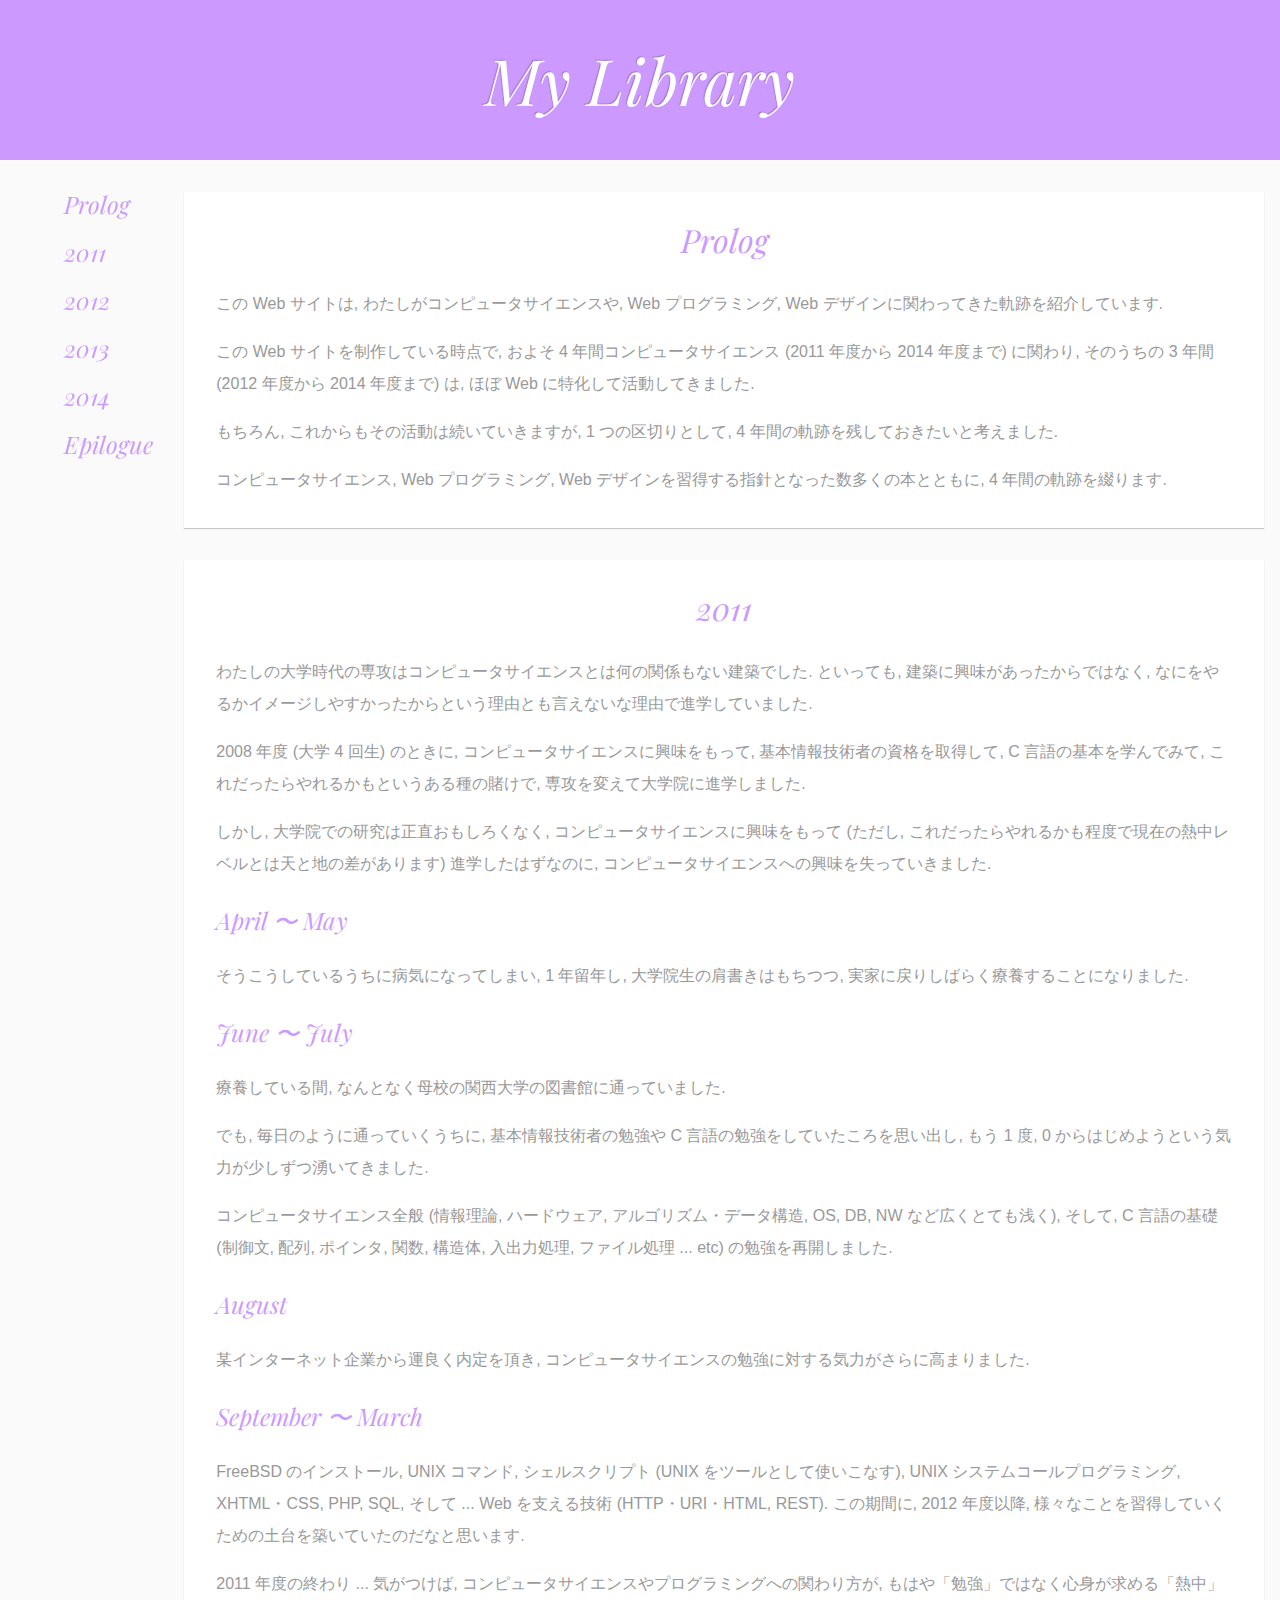
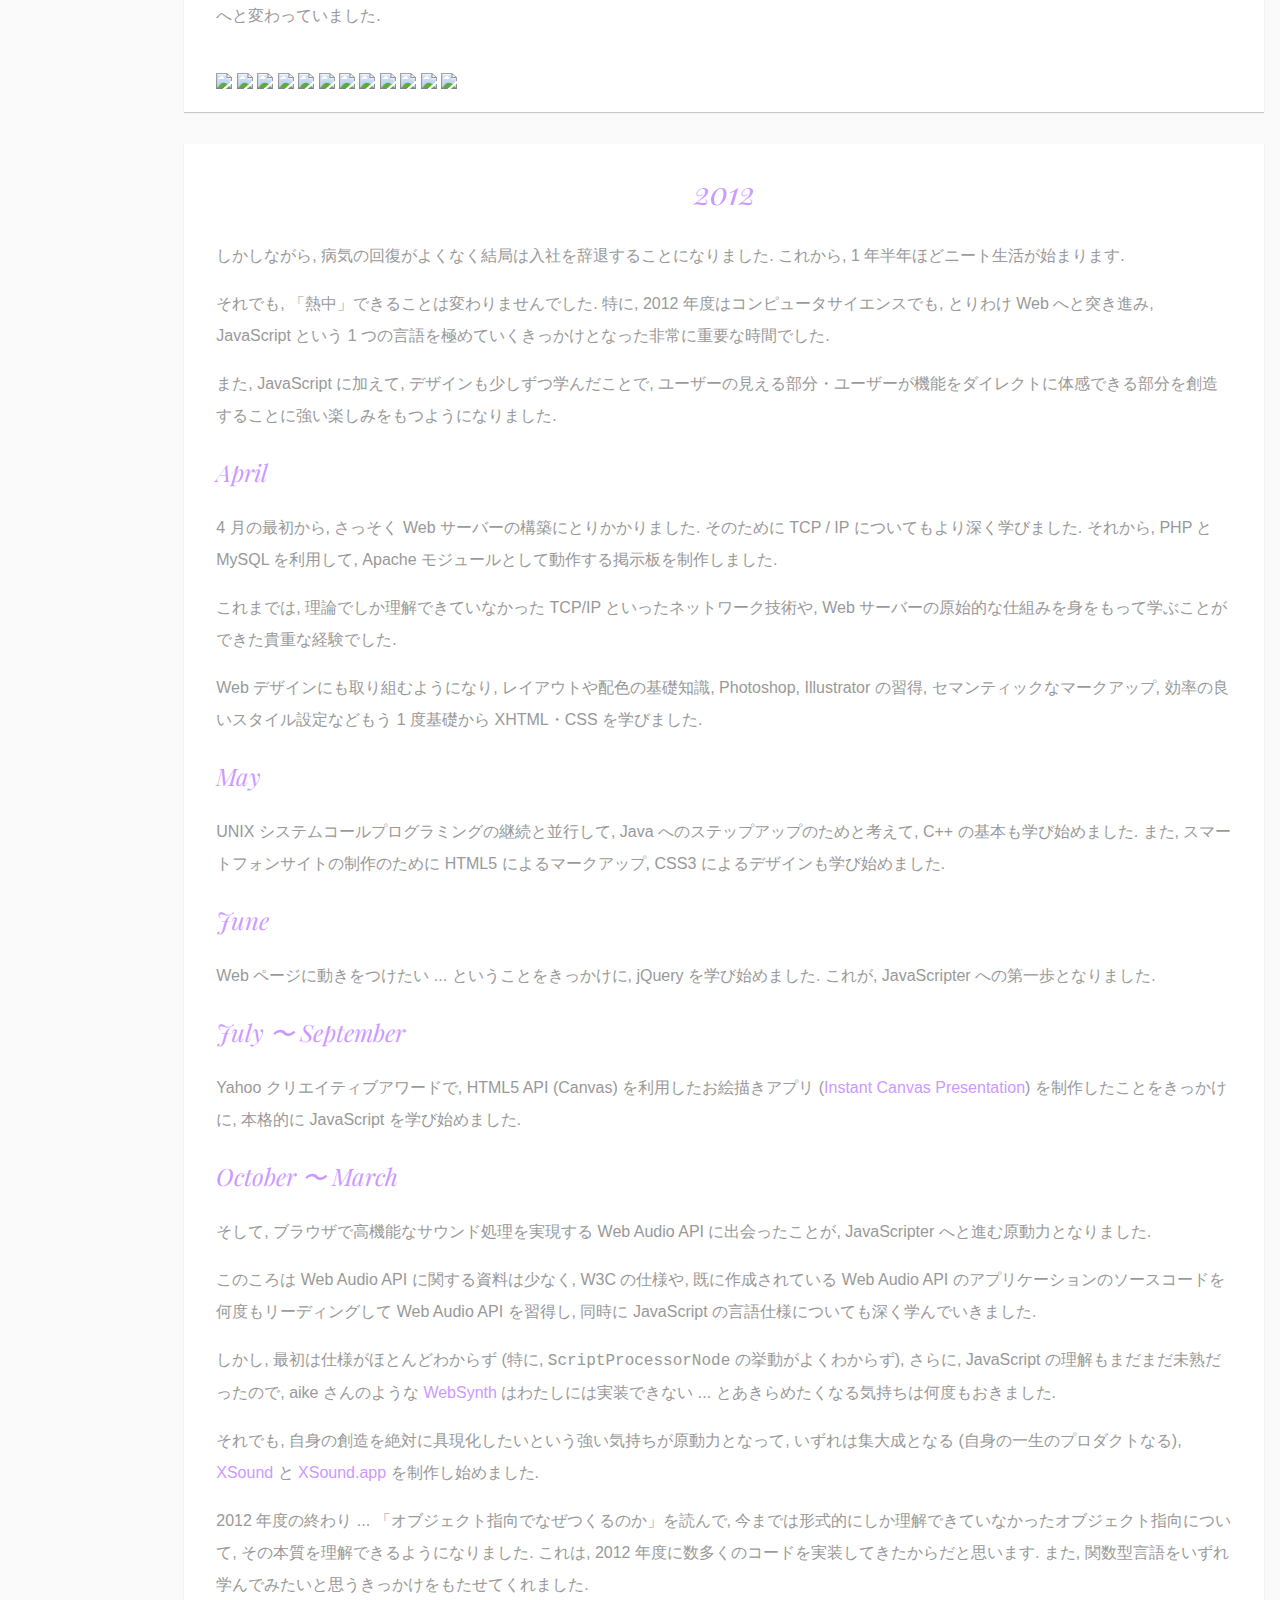
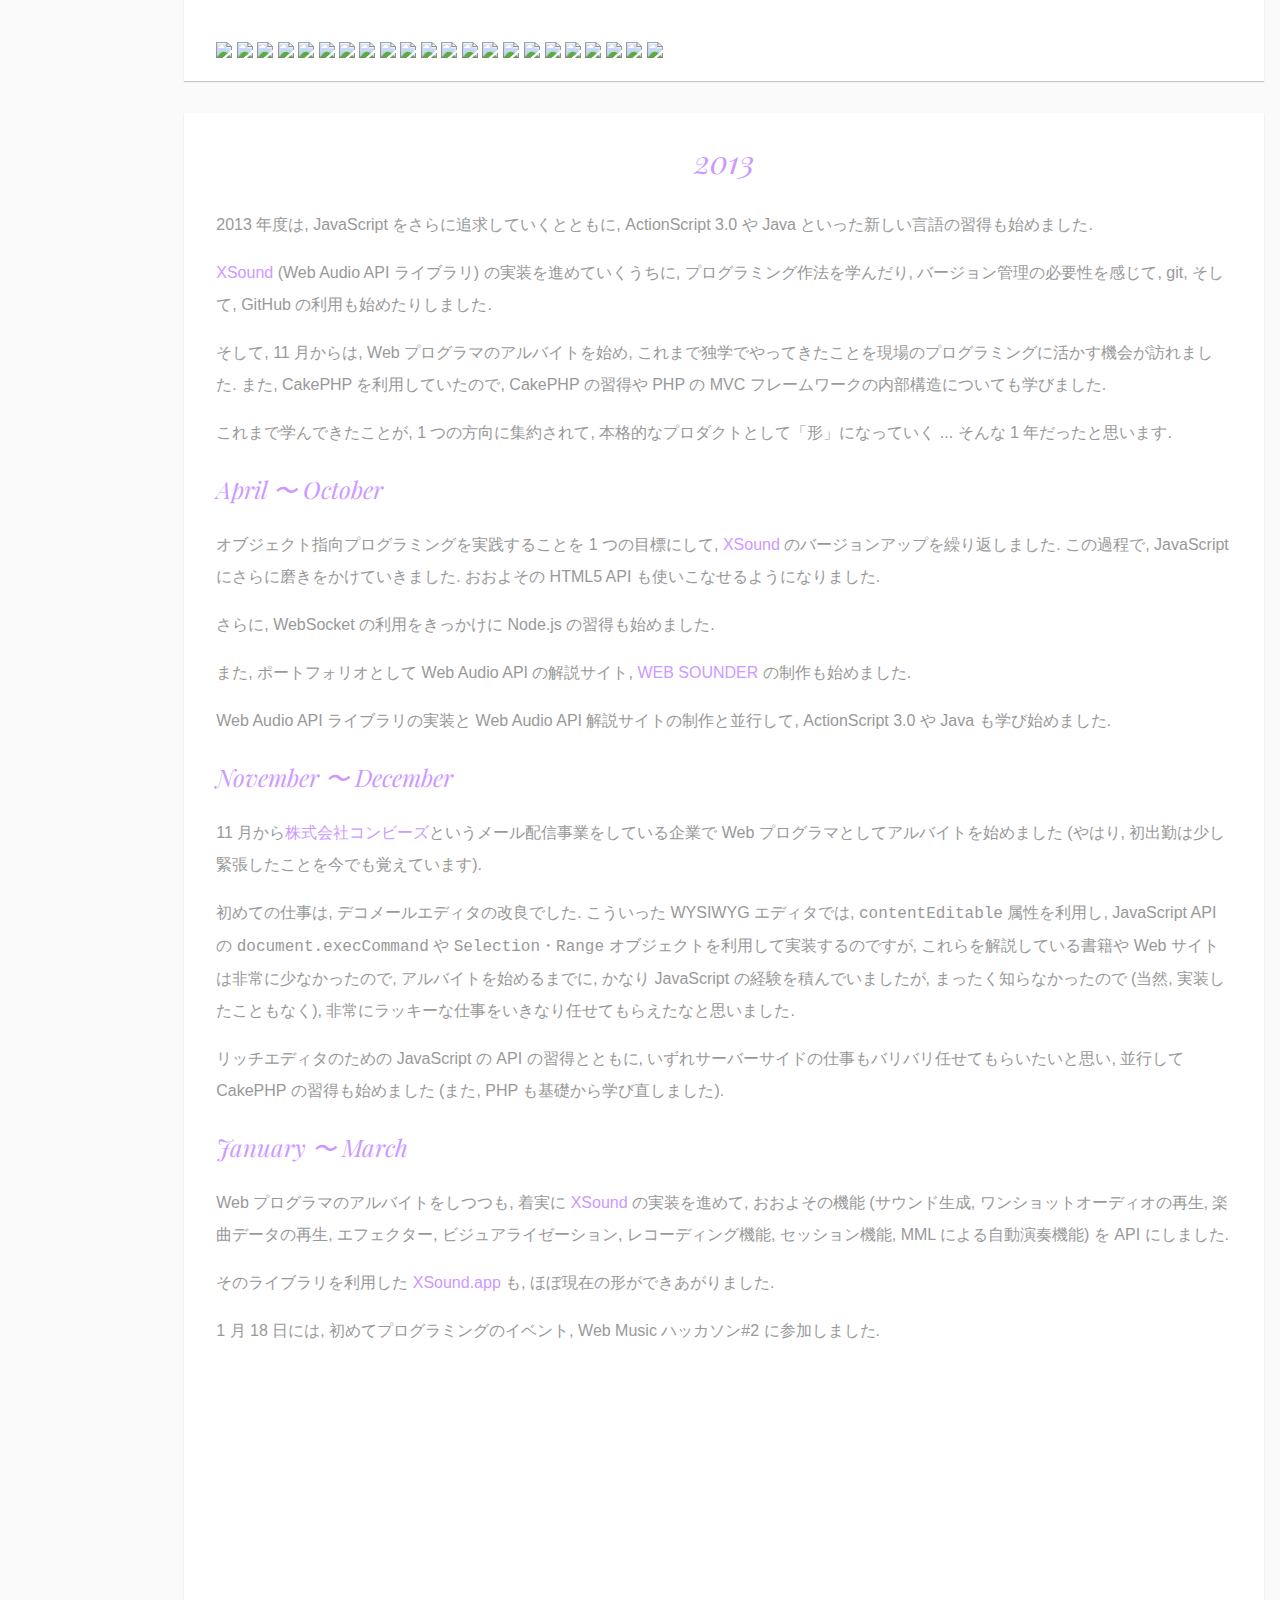
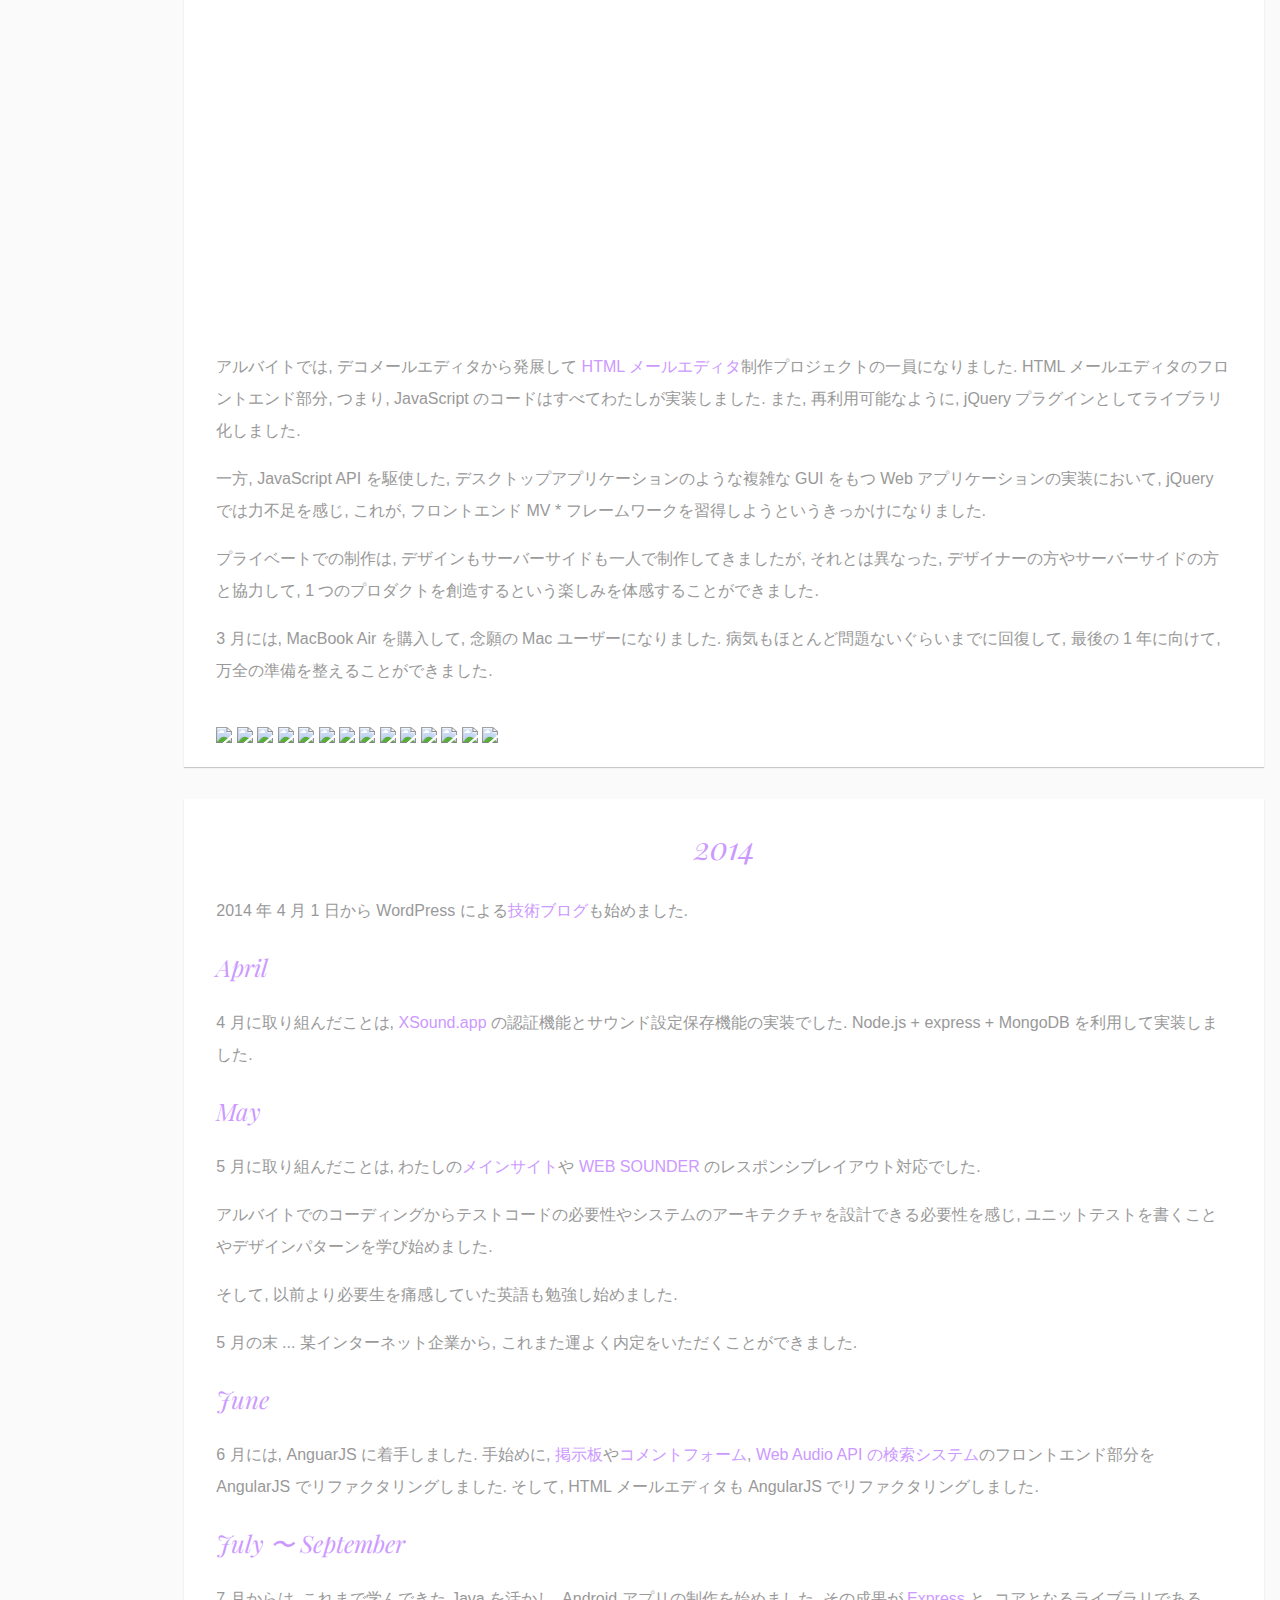
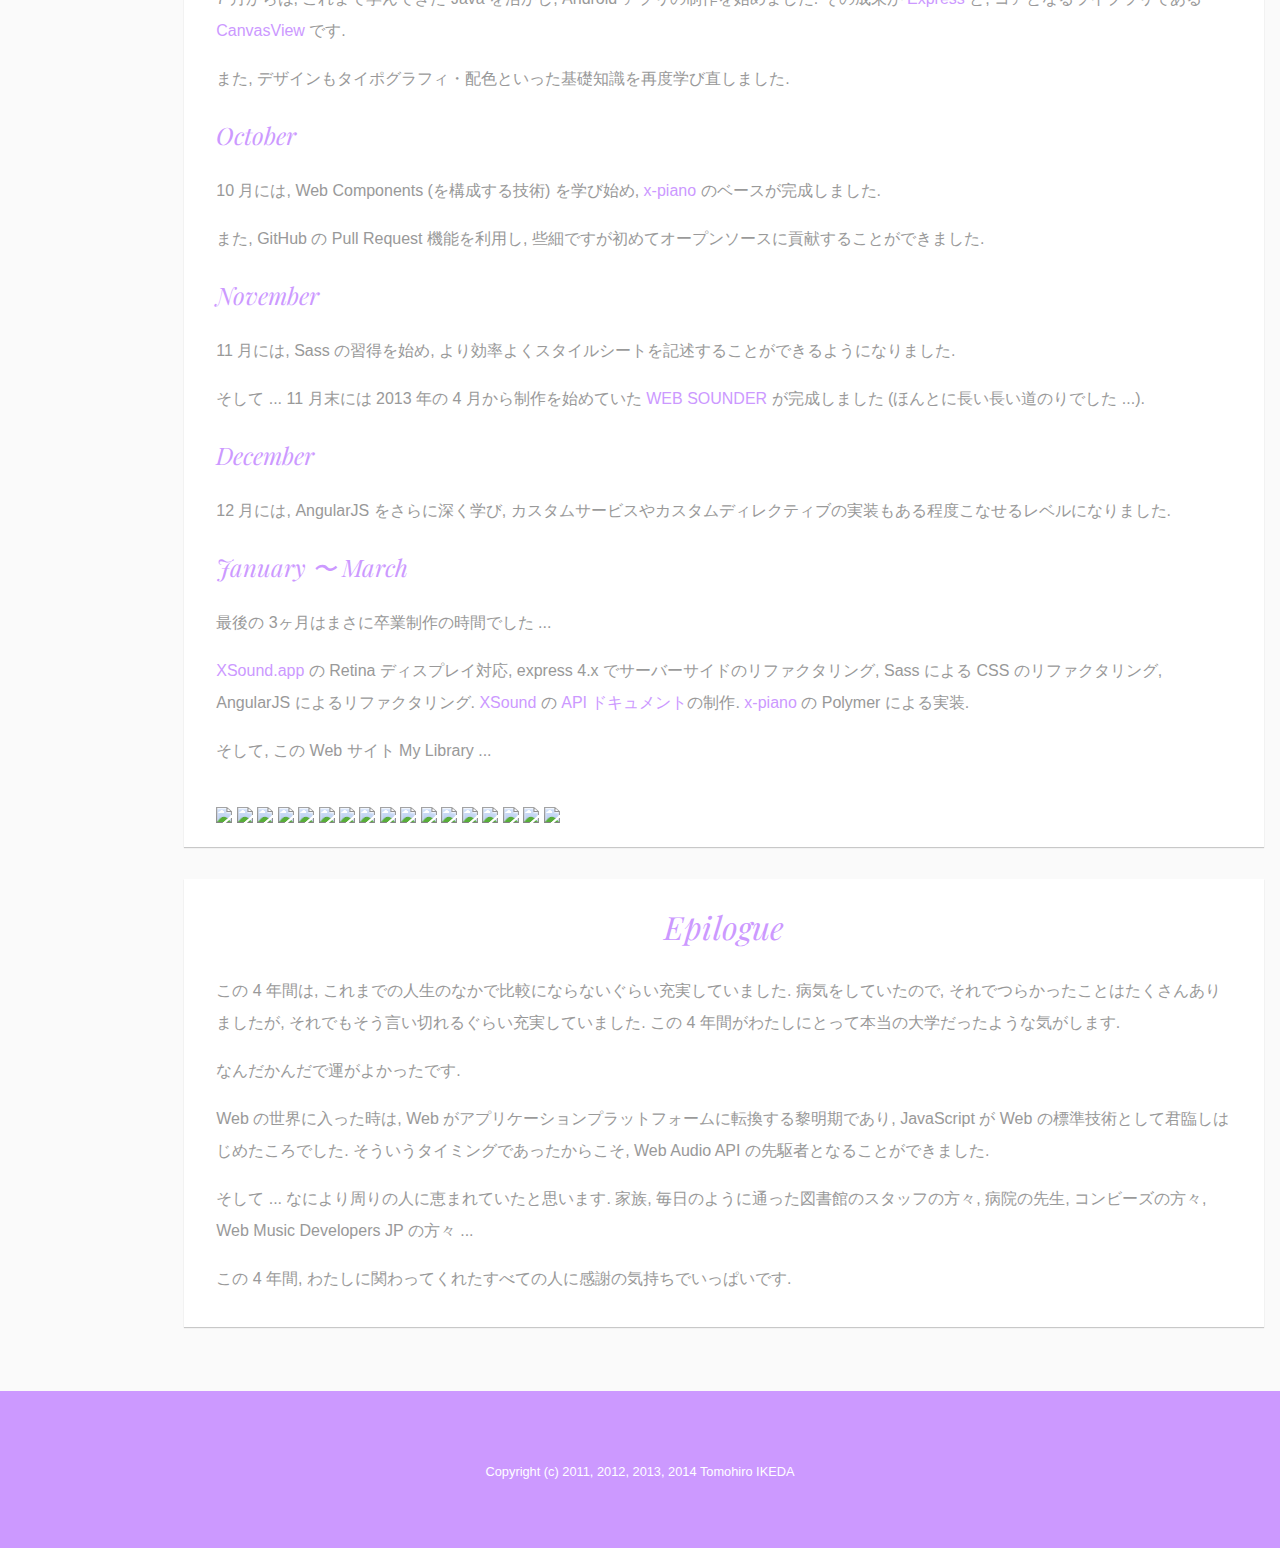
==== commit 618f5e70: "feat: Update contents" ====
--- a/index.html
+++ b/index.html
@@ -2,9 +2,8 @@
 <html lang="ja" prefix="og: http://ogp.me/ns# fb: http://ogp.me/ns/fb# article: http://ogp.me/ns/article#">
   <head>
     <meta charset="UTF-8" />
-    <meta http-equiv="X-UA-Compatible" content="IE=edge" />
     <title>My Library</title>
-    <meta name="author" content="池田友洋, Tomohiro IKEDA, rilakkuma3xjapan" />
+    <meta name="author" content="Korilakkuma, Tomohiro IKEDA" />
     <meta name="description" content="2011, 2012, 2013, 2014 年度の 4 年間の足跡" />
     <meta name="keywords" content="池田友洋, Tomohiro IKEDA, rilakkuma3xjapan, コンピュータサイエンス, Web プログラミング, Web デザイン, JavaScript, Web Audio API, XSound, XSound.app" />
     <meta name="viewport" content="width=device-width, initial-scale=1.0, minimum-scale=1.0" />
@@ -42,7 +41,7 @@
         <section id="section-prolog" class="fade-in">
           <h2>Prolog</h2>
           <article>
-            <p>この Web サイトは, 自分がコンピュータサイエンス, 特に Web プログラミング, Web デザインに関わってきた軌跡を紹介しています.</p>
+            <p>この Web サイトは, わたしがコンピュータサイエンスや, Web プログラミング, Web デザインに関わってきた軌跡を紹介しています.</p>
             <p>この Web サイトを制作している時点で, およそ 4 年間コンピュータサイエンス (2011 年度から 2014 年度まで) に関わり, そのうちの 3 年間 (2012 年度から 2014 年度まで) は, ほぼ Web に特化して活動してきました.</p>
             <p>もちろん, これからもその活動は続いていきますが, 1 つの区切りとして, 4 年間の軌跡を残しておきたいと考えました.</p>
             <p>コンピュータサイエンス, Web プログラミング, Web デザインを習得する指針となった数多くの本とともに, 4 年間の軌跡を綴ります.</p>
@@ -53,8 +52,8 @@
         <section id="section-2011" class="fade-in">
           <h2>2011</h2>
           <article>
-            <p>自分の大学時代の専攻はコンピュータサイエンスとは何の関係もない建築でした. といっても, 建築に興味があったからではなく, なにをやるかイメージしやすかったからという意味不明な理由で進学していました.</p>
-            <p>2008 年度 (大学 4 回生) のときに, コンピュータサイエンスに興味をもって, 基本情報技術者の勉強と C 言語の基本は勉強して, これだったらやれるかもというある種の賭けで, 専攻を変えて大学院に進学しました.</p>
+            <p>わたしの大学時代の専攻はコンピュータサイエンスとは何の関係もない建築でした. といっても, 建築に興味があったからではなく, なにをやるかイメージしやすかったからという理由とも言えないな理由で進学していました.</p>
+            <p>2008 年度 (大学 4 回生) のときに, コンピュータサイエンスに興味をもって, 基本情報技術者の資格を取得して, C 言語の基本を学んでみて, これだったらやれるかもというある種の賭けで, 専攻を変えて大学院に進学しました.</p>
             <p>しかし, 大学院での研究は正直おもしろくなく, コンピュータサイエンスに興味をもって (ただし, これだったらやれるかも程度で現在の熱中レベルとは天と地の差があります) 進学したはずなのに, コンピュータサイエンスへの興味を失っていきました.</p>
           </article>
           <section>
@@ -115,7 +114,7 @@
             <h3>April</h3>
             <article>
               <p>4 月の最初から, さっそく Web サーバーの構築にとりかかりました. そのために TCP / IP についてもより深く学びました. それから, PHP と MySQL を利用して, Apache モジュールとして動作する掲示板を制作しました.</p>
-              <p>Web サーバーが構築できたとき, 掲示板ができたときの達成感は今でも忘れていません.</p>
+              <p>これまでは, 理論でしか理解できていなかった TCP/IP といったネットワーク技術や, Web サーバーの原始的な仕組みを身をもって学ぶことができた貴重な経験でした.</p>
               <p>Web デザインにも取り組むようになり, レイアウトや配色の基礎知識, Photoshop, Illustrator の習得, セマンティックなマークアップ, 効率の良いスタイル設定などもう 1 度基礎から XHTML・CSS を学びました.</p>
             </article>
           </section>
@@ -142,7 +141,8 @@
             <article>
               <p>そして, ブラウザで高機能なサウンド処理を実現する Web Audio API に出会ったことが, JavaScripter へと進む原動力となりました.</p>
               <p>このころは Web Audio API に関する資料は少なく, W3C の仕様や, 既に作成されている Web Audio API のアプリケーションのソースコードを何度もリーディングして Web Audio API を習得し, 同時に JavaScript の言語仕様についても深く学んでいきました.</p>
-              <p>しかし, 最初は仕様がほとんどわからず (特に, <code>ScriptProcessorNode</code> の挙動がよくわからず), また, JavaScript の理解もまだまだ未熟だったので, aike さんのような <a href="http://aikelab.net/websynth/" target="_blank" rel="noopener noreferrer nofollow">WebSynth</a> は自分には実装できない ... とあきらめたくなる気持ちは何度もおきました. それでも ... 自分の創造を絶対に具現化したいという強い気持ちが原動力となり, いずれは集大成となる, <a href="https://github.com/Korilakkuma/XSound" target="_blank" rel="noopener noreferrer">XSound</a> と <a href="https://xsound.app" target="_blank" rel="noopener noreferrer">XSound.app</a> を制作し始めました.</p>
+              <p>しかし, 最初は仕様がほとんどわからず (特に, <code>ScriptProcessorNode</code> の挙動がよくわからず), さらに, JavaScript の理解もまだまだ未熟だったので, aike さんのような <a href="http://aikelab.net/websynth/" target="_blank" rel="noopener noreferrer nofollow">WebSynth</a> はわたしには実装できない ... とあきらめたくなる気持ちは何度もおきました.</p>
+              <p>それでも, 自身の創造を絶対に具現化したいという強い気持ちが原動力となって, いずれは集大成となる (自身の一生のプロダクトなる), <a href="https://xsound.jp" target="_blank" rel="noopener noreferrer">XSound</a> と <a href="https://xsound.app" target="_blank" rel="noopener noreferrer">XSound.app</a> を制作し始めました.</p>
             </article>
           </section>
           <article>
@@ -164,7 +164,7 @@
               <li><a target="_blank" href="https://www.amazon.co.jp/gp/product/B00C2ICGPU/ref=as_li_tl?ie=UTF8&camp=247&creative=1211&creativeASIN=B00C2ICGPU&linkCode=as2&tag=rilakkuma3x0b-22&linkId=471750d74ff143e50e6d2e74ae21fa76" rel="noopener noreferrer"><img border="0" src="//ws-fe.amazon-adsystem.com/widgets/q?_encoding=UTF8&MarketPlace=JP&ASIN=B00C2ICGPU&ServiceVersion=20070822&ID=AsinImage&WS=1&Format=_SL160_&tag=rilakkuma3x0b-22" /></a></li>
               <li><a target="_blank" href="https://www.amazon.co.jp/gp/product/4883378209/ref=as_li_tl?ie=UTF8&camp=247&creative=1211&creativeASIN=4883378209&linkCode=as2&tag=rilakkuma3x0b-22&linkId=368724cf50a42424b7aeb2a2ce634fb7" rel="noopener noreferrer"><img border="0" src="//ws-fe.amazon-adsystem.com/widgets/q?_encoding=UTF8&MarketPlace=JP&ASIN=4883378209&ServiceVersion=20070822&ID=AsinImage&WS=1&Format=_SL160_&tag=rilakkuma3x0b-22" /></a></li>
               <li><a target="_blank" href="https://www.amazon.co.jp/gp/product/4883378217/ref=as_li_tl?ie=UTF8&camp=247&creative=1211&creativeASIN=4883378217&linkCode=as2&tag=rilakkuma3x0b-22&linkId=14e41d2b4c0aa1ed4a810c6565b81442" rel="noopener noreferrer"><img border="0" src="//ws-fe.amazon-adsystem.com/widgets/q?_encoding=UTF8&MarketPlace=JP&ASIN=4883378217&ServiceVersion=20070822&ID=AsinImage&WS=1&Format=_SL160_&tag=rilakkuma3x0b-22" /></a></li>
-              <li><a target="_blank" href="https://www.amazon.co.jp/gp/product/B0827QNDNT/ref=as_li_tl?ie=UTF8&camp=247&creative=1211&creativeASIN=B0827QNDNT&linkCode=as2&tag=rilakkuma3x0b-22&linkId=5991df5206f24713b3fb54834687ff46" rel="noopener noreferrer"><img border="0" src="//ws-fe.amazon-adsystem.com/widgets/q?_encoding=UTF8&MarketPlace=JP&ASIN=B00MLUGZKG&ServiceVersion=20070822&ID=AsinImage&WS=1&Format=_SL160_&tag=rilakkuma3x0b-22" /></a></li>
+              <li><a target="_blank" href="https://www.amazon.co.jp/gp/product/B0827QNDNT?ie=UTF8&linkCode=li2&tag=rilakkuma3x06-22&linkId=cfec85facf1f1738302d0f77780f38e9&language=ja_JP&ref_=as_li_ss_il" rel="noopener noreferrer"><img border="0" src="//ws-fe.amazon-adsystem.com/widgets/q?_encoding=UTF8&ASIN=B0827QNDNT&Format=_SL160_&ID=AsinImage&MarketPlace=JP&ServiceVersion=20070822&WS=1&tag=rilakkuma3x06-22&language=ja_JP" ></a><img src="https://ir-jp.amazon-adsystem.com/e/ir?t=rilakkuma3x06-22&language=ja_JP&l=li2&o=9&a=B0827QNDNT" width="1" height="1" border="0" alt="" style="border:none !important; margin:0px !important;" /></li>
               <li><a target="_blank" href="https://www.amazon.co.jp/gp/product/4894713195/ref=as_li_tl?ie=UTF8&camp=247&creative=1211&creativeASIN=4894713195&linkCode=as2&tag=rilakkuma3x0b-22&linkId=5dc12806c6162713d6991d42efa1b863" rel="noopener noreferrer"><img border="0" src="//ws-fe.amazon-adsystem.com/widgets/q?_encoding=UTF8&MarketPlace=JP&ASIN=4894713195&ServiceVersion=20070822&ID=AsinImage&WS=1&Format=_SL160_&tag=rilakkuma3x0b-22" /></a></li>
               <li><a target="_blank" href="https://www.amazon.co.jp/gp/product/4048700219/ref=as_li_tl?ie=UTF8&camp=247&creative=1211&creativeASIN=4048700219&linkCode=as2&tag=rilakkuma3x0b-22&linkId=ba324e6e0f5ba25c375a3ac9a1053377" rel="noopener noreferrer"><img border="0" src="//ws-fe.amazon-adsystem.com/widgets/q?_encoding=UTF8&MarketPlace=JP&ASIN=4048700219&ServiceVersion=20070822&ID=AsinImage&WS=1&Format=_SL160_&tag=rilakkuma3x0b-22" /></a></li>
               <li><a target="_blank" href="https://www.amazon.co.jp/gp/product/B00V7Y9MIO/ref=as_li_tl?ie=UTF8&camp=247&creative=1211&creativeASIN=B00V7Y9MIO&linkCode=as2&tag=rilakkuma3x0b-22&linkId=e76321b01558c70bfa076d51e731fc1a" rel="noopener noreferrer"><img border="0" src="//ws-fe.amazon-adsystem.com/widgets/q?_encoding=UTF8&MarketPlace=JP&ASIN=B00V7Y9MIO&ServiceVersion=20070822&ID=AsinImage&WS=1&Format=_SL160_&tag=rilakkuma3x0b-22" /></a></li>
@@ -180,8 +180,9 @@
           <h2>2013</h2>
           <article>
             <p>2013 年度は, JavaScript をさらに追求していくとともに, ActionScript 3.0 や Java といった新しい言語の習得も始めました.</p>
-            <p><a href="https://github.com/Korilakkuma/XSound" target="_blank" rel="noopener noreferrer">XSound</a> (Web Audio API ライブラリ) の実装を進めていくうちに, プログラミング作法を学んだり, バージョン管理の必要性を感じ, git, そして, GitHub の利用も始めたりしました.</p>
+            <p><a href="https://github.com/Korilakkuma/XSound" target="_blank" rel="noopener noreferrer">XSound</a> (Web Audio API ライブラリ) の実装を進めていくうちに, プログラミング作法を学んだり, バージョン管理の必要性を感じて, git, そして, GitHub の利用も始めたりしました.</p>
             <p>そして, 11 月からは, Web プログラマのアルバイトを始め, これまで独学でやってきたことを現場のプログラミングに活かす機会が訪れました. また, CakePHP を利用していたので, CakePHP の習得や PHP の MVC フレームワークの内部構造についても学びました.</p>
+            <p>これまで学んできたことが, 1 つの方向に集約されて, 本格的なプロダクトとして「形」になっていく ... そんな 1 年だったと思います.</p>
           </article>
           <section>
             <h3>April 〜 October</h3>
@@ -203,11 +204,11 @@
           <section>
             <h3>January 〜 March</h3>
             <article>
-              <p>Web プログラマのアルバイトをしつつも, 着実に <a href="https://github.com/Korilakkuma/XSound" target="_blank" rel="noopener noreferrer">XSound</a> の実装を進めて, おおよその機能 (サウンド生成, ワンショットオーディオの再生, 楽曲データの再生, エフェクター, ビジュアライゼーション, レコーディング機能, セッション機能, MML による自動演奏機能) を API にしました.</p>
+              <p>Web プログラマのアルバイトをしつつも, 着実に <a href="https://xsound.jp" target="_blank" rel="noopener noreferrer">XSound</a> の実装を進めて, おおよその機能 (サウンド生成, ワンショットオーディオの再生, 楽曲データの再生, エフェクター, ビジュアライゼーション, レコーディング機能, セッション機能, MML による自動演奏機能) を API にしました.</p>
               <p>そのライブラリを利用した <a href="https://xsound.app" target="_blank" rel="noopener noreferrer">XSound.app</a> も, ほぼ現在の形ができあがりました.</p>
               <p>1 月 18 日には, 初めてプログラミングのイベント, Web Music ハッカソン#2 に参加しました.</p>
               <p class="embed-container"><iframe width="560" height="315" src="https://www.youtube.com/embed/dCvuBz1FYWg" frameborder="0" allowfullscreen></iframe></p>
-              <p>アルバイトでは, デコメールエディタから発展して <a href="https://plus.combz.jp/pub/notice/index" target="_blank" rel="noopener noreferrer nofollow">HTML メールエディタ</a>制作プロジェクトの一員になりました. HTML メールエディタのフロントエンド部分, つまり, JavaScript のコードはすべて自分が実装しました. また, 再利用可能なように, jQuery プラグインとしてライブラリ化しました.</p>
+              <p>アルバイトでは, デコメールエディタから発展して <a href="https://plus.combz.jp/pub/notice/index" target="_blank" rel="noopener noreferrer nofollow">HTML メールエディタ</a>制作プロジェクトの一員になりました. HTML メールエディタのフロントエンド部分, つまり, JavaScript のコードはすべてわたしが実装しました. また, 再利用可能なように, jQuery プラグインとしてライブラリ化しました.</p>
               <p>一方, JavaScript API を駆使した, デスクトップアプリケーションのような複雑な GUI をもつ Web アプリケーションの実装において, jQuery では力不足を感じ, これが, フロントエンド MV * フレームワークを習得しようというきっかけになりました.</p>
               <p>プライベートでの制作は, デザインもサーバーサイドも一人で制作してきましたが, それとは異なった, デザイナーの方やサーバーサイドの方と協力して, 1 つのプロダクトを創造するという楽しみを体感することができました.</p>
             </article>
@@ -249,7 +250,7 @@
           <section>
             <h3>May</h3>
             <article>
-              <p>5 月に取り組んだことは, 自分の<a href="https://weblike-curtaincall.ssl-lolipop.jp/" target="_blank" rel="noopener noreferrer">メインサイト</a>や<a href="https://weblike-curtaincall.ssl-lolipop.jp/portfolio-web-sounder/" target="_blank" rel="noopener noreferrer">WEB SOUNDER</a> のレスポンシブレイアウト対応でした. </p>
+              <p>5 月に取り組んだことは, わたしの<a href="https://weblike-curtaincall.ssl-lolipop.jp/" target="_blank" rel="noopener noreferrer">メインサイト</a>や <a href="https://weblike-curtaincall.ssl-lolipop.jp/portfolio-web-sounder/" target="_blank" rel="noopener noreferrer">WEB SOUNDER</a> のレスポンシブレイアウト対応でした. </p>
               <p>アルバイトでのコーディングからテストコードの必要性やシステムのアーキテクチャを設計できる必要性を感じ, ユニットテストを書くことやデザインパターンを学び始めました.</p>
               <p>そして, 以前より必要生を痛感していた英語も勉強し始めました.</p>
               <p>5 月の末 ... 某インターネット企業から, これまた運よく内定をいただくことができました.</p>
@@ -324,11 +325,11 @@
         <section id="section-epilogue" class="fade-in">
           <h2>Epilogue</h2>
           <article>
-            <p>この 4 年間は, これまでの人生のなかで比較にならないぐらい充実していました. 病気をしていたので, それでつらかったことはたくさんありましたが, それでもそう言い切れるぐらい充実していました. この 4 年間が自分にとって本当の大学だったような気がします.</p>
+            <p>この 4 年間は, これまでの人生のなかで比較にならないぐらい充実していました. 病気をしていたので, それでつらかったことはたくさんありましたが, それでもそう言い切れるぐらい充実していました. この 4 年間がわたしにとって本当の大学だったような気がします.</p>
             <p>なんだかんだで運がよかったです.</p>
             <p> Web の世界に入った時は, Web がアプリケーションプラットフォームに転換する黎明期であり, JavaScript が Web の標準技術として君臨しはじめたころでした. そういうタイミングであったからこそ, Web Audio API の先駆者となることができました.</p>
             <p>そして ... なにより周りの人に恵まれていたと思います. 家族, 毎日のように通った図書館のスタッフの方々, 病院の先生, コンビーズの方々, Web Music Developers JP の方々 ...</p>
-            <p>この 4 年間, 自分に関わってくれたすべての人に感謝の気持ちでいっぱいです.</p>
+            <p>この 4 年間, わたしに関わってくれたすべての人に感謝の気持ちでいっぱいです.</p>
           </article>
         </section>
         <!-- /#section-epilogue -->
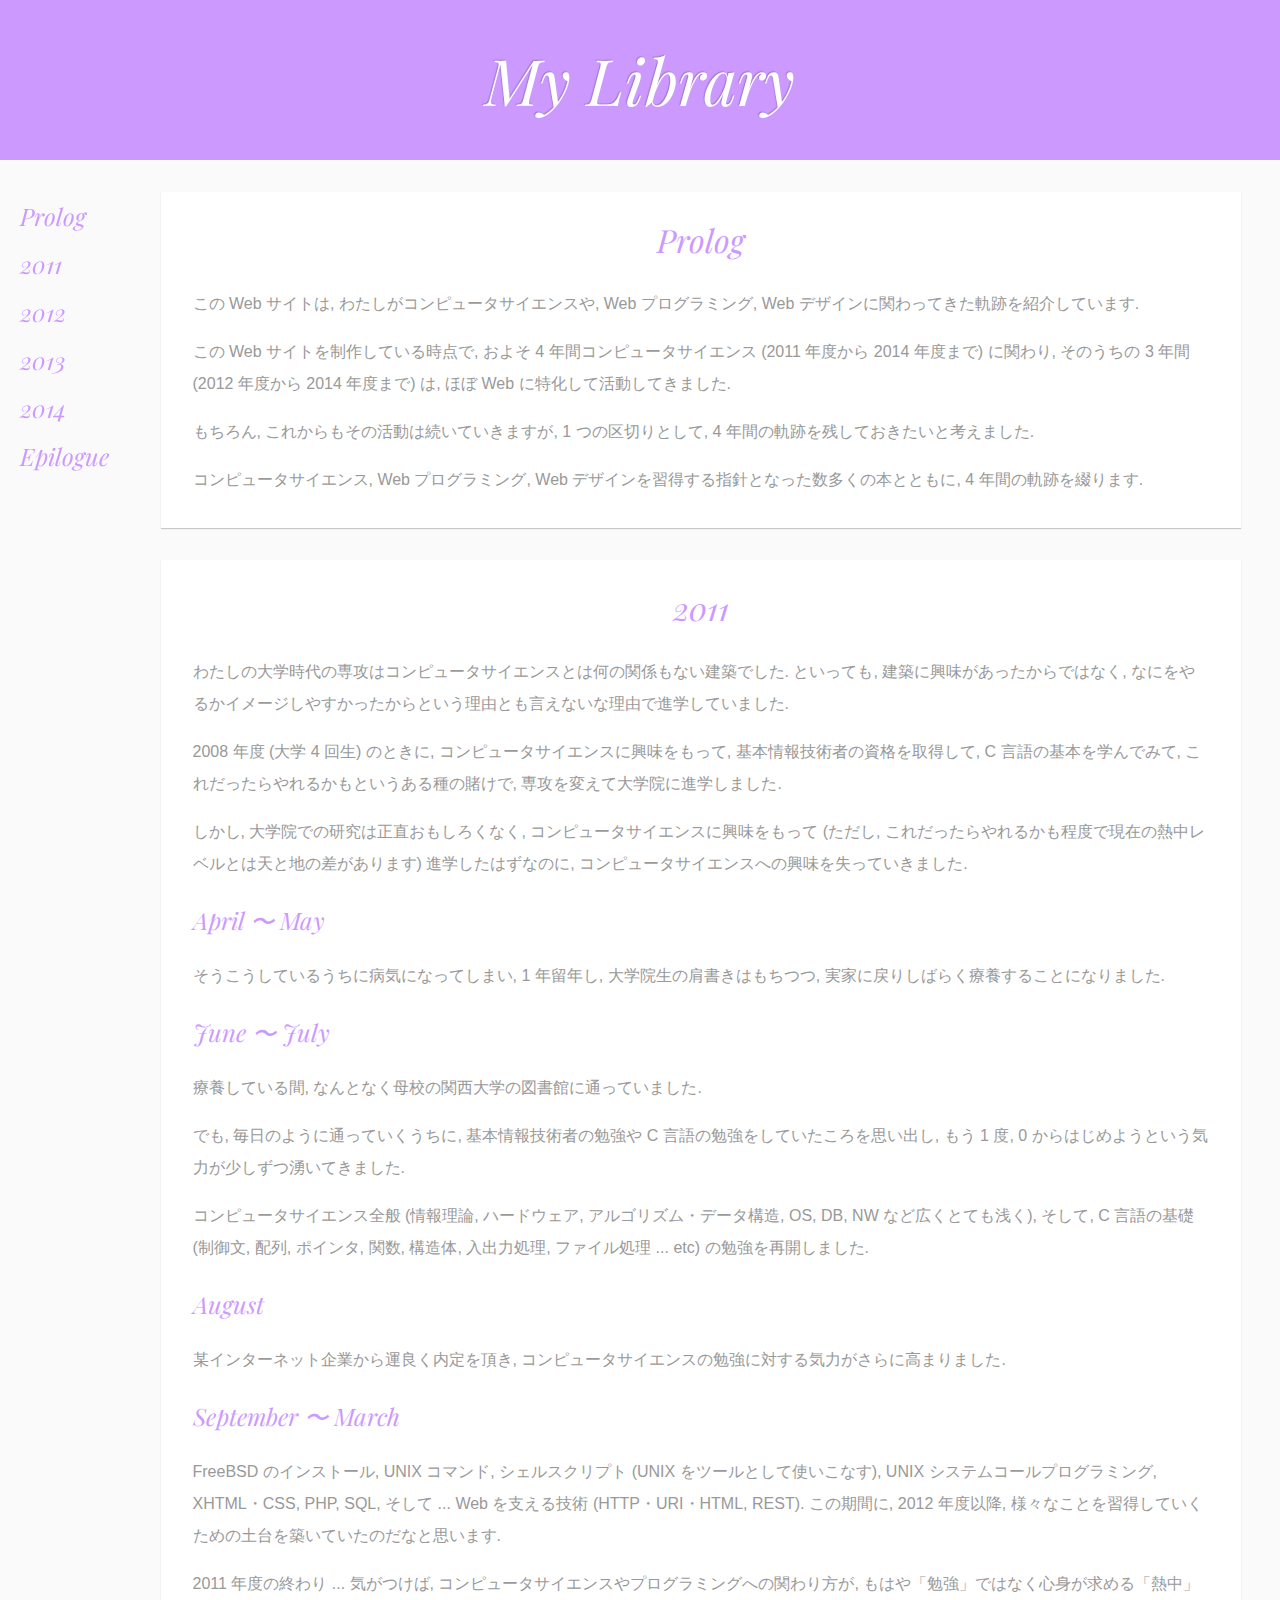
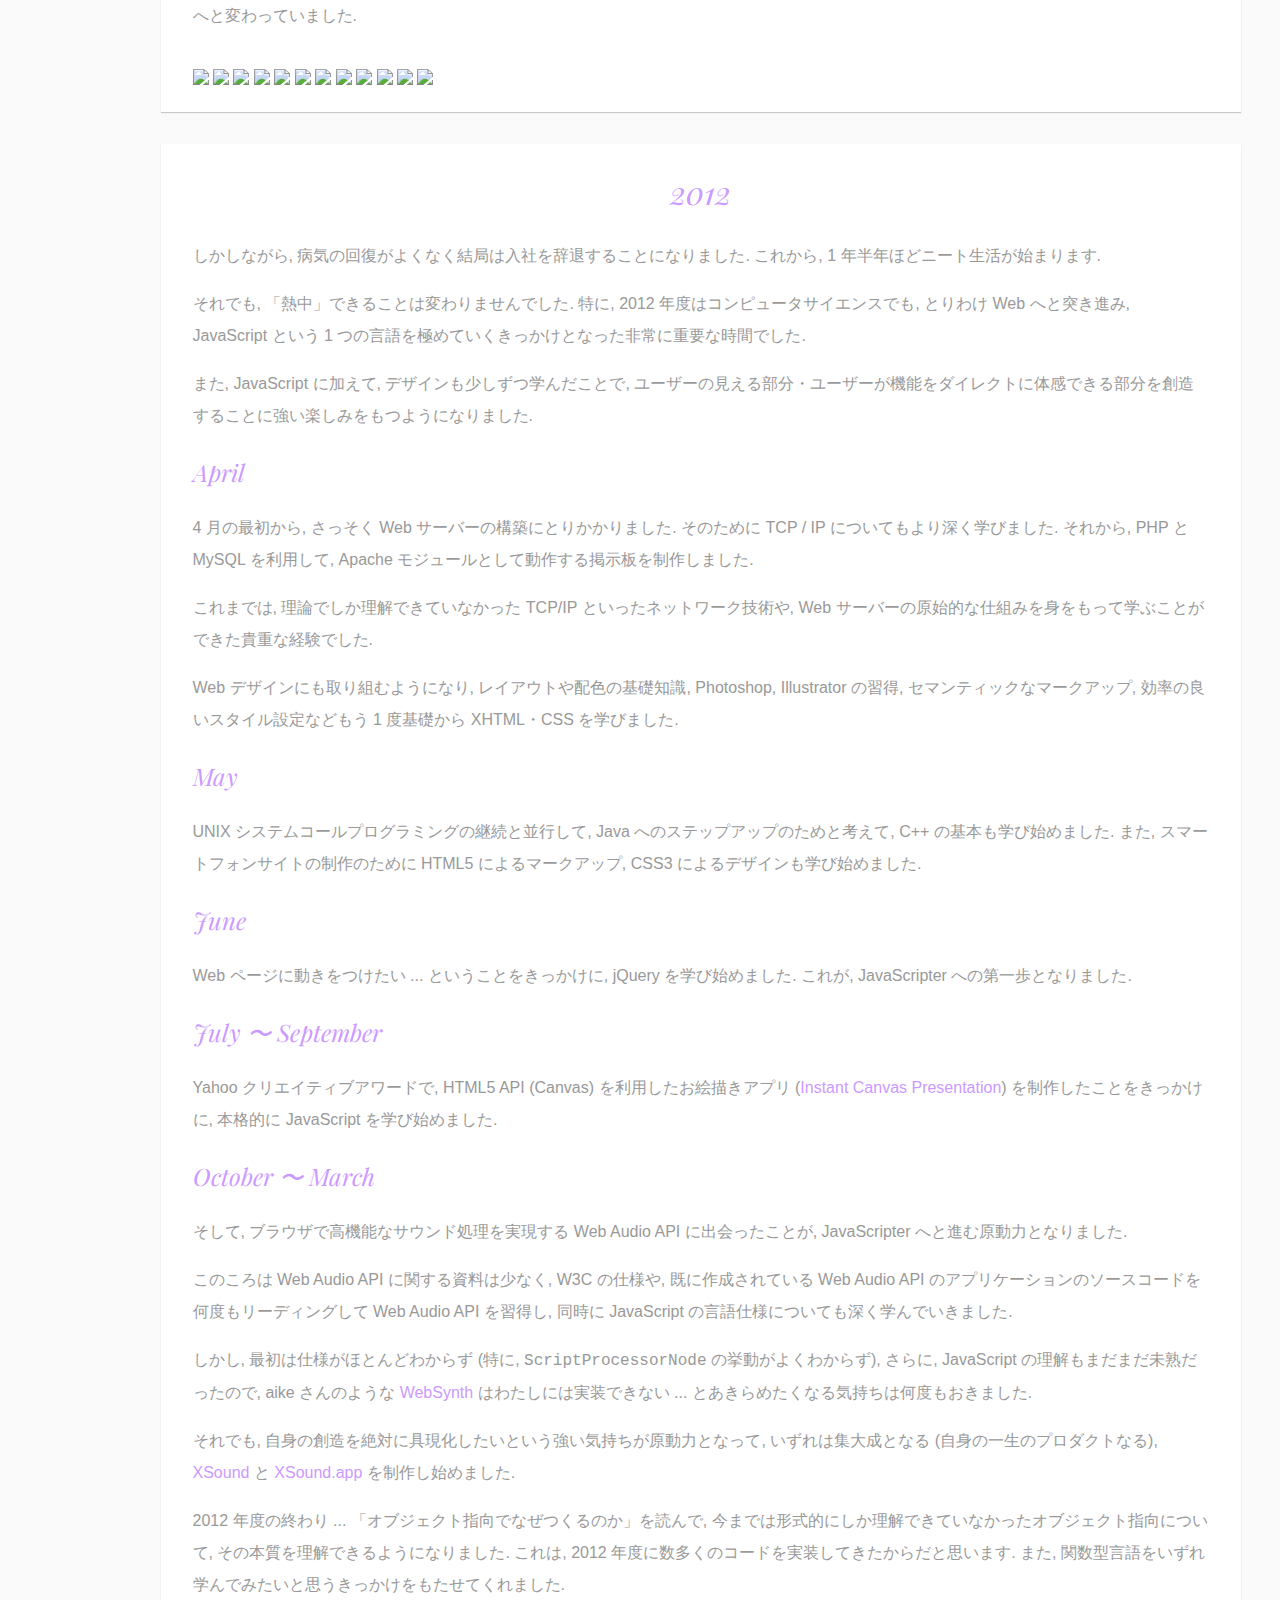
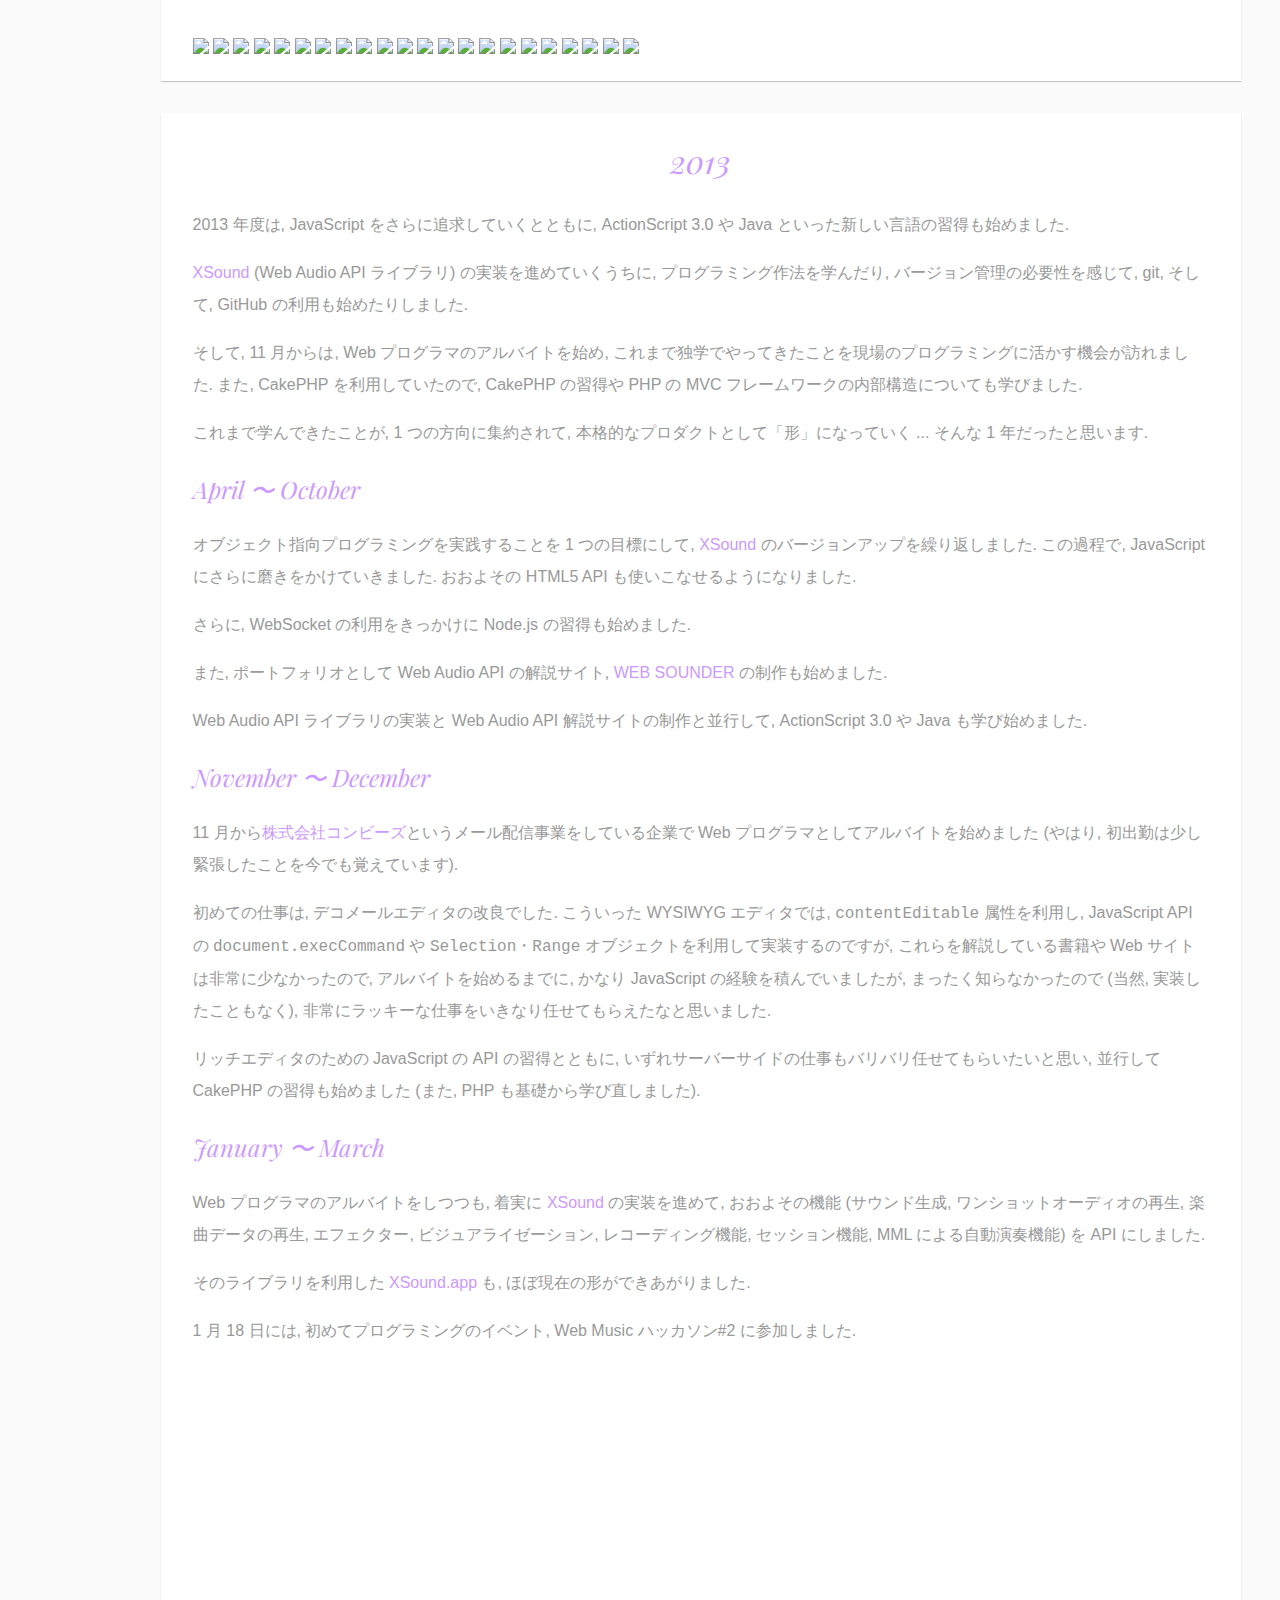
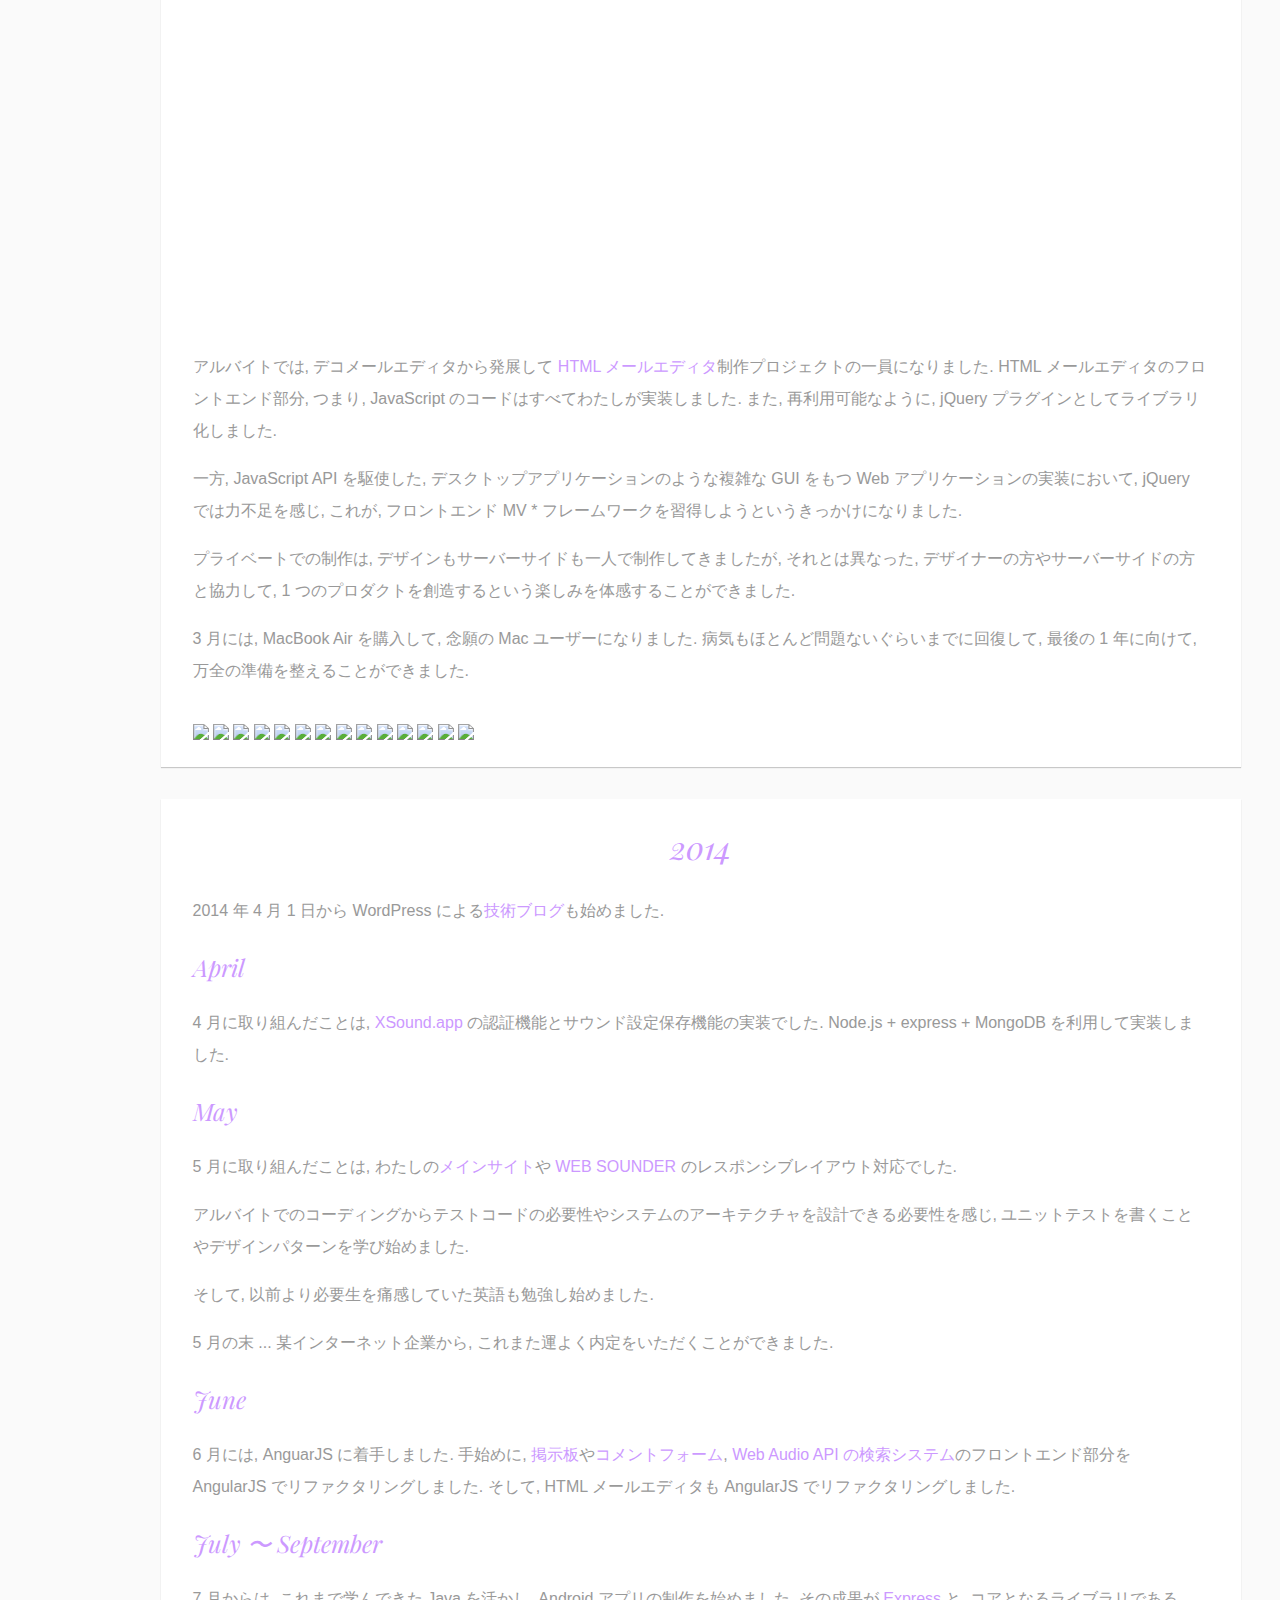
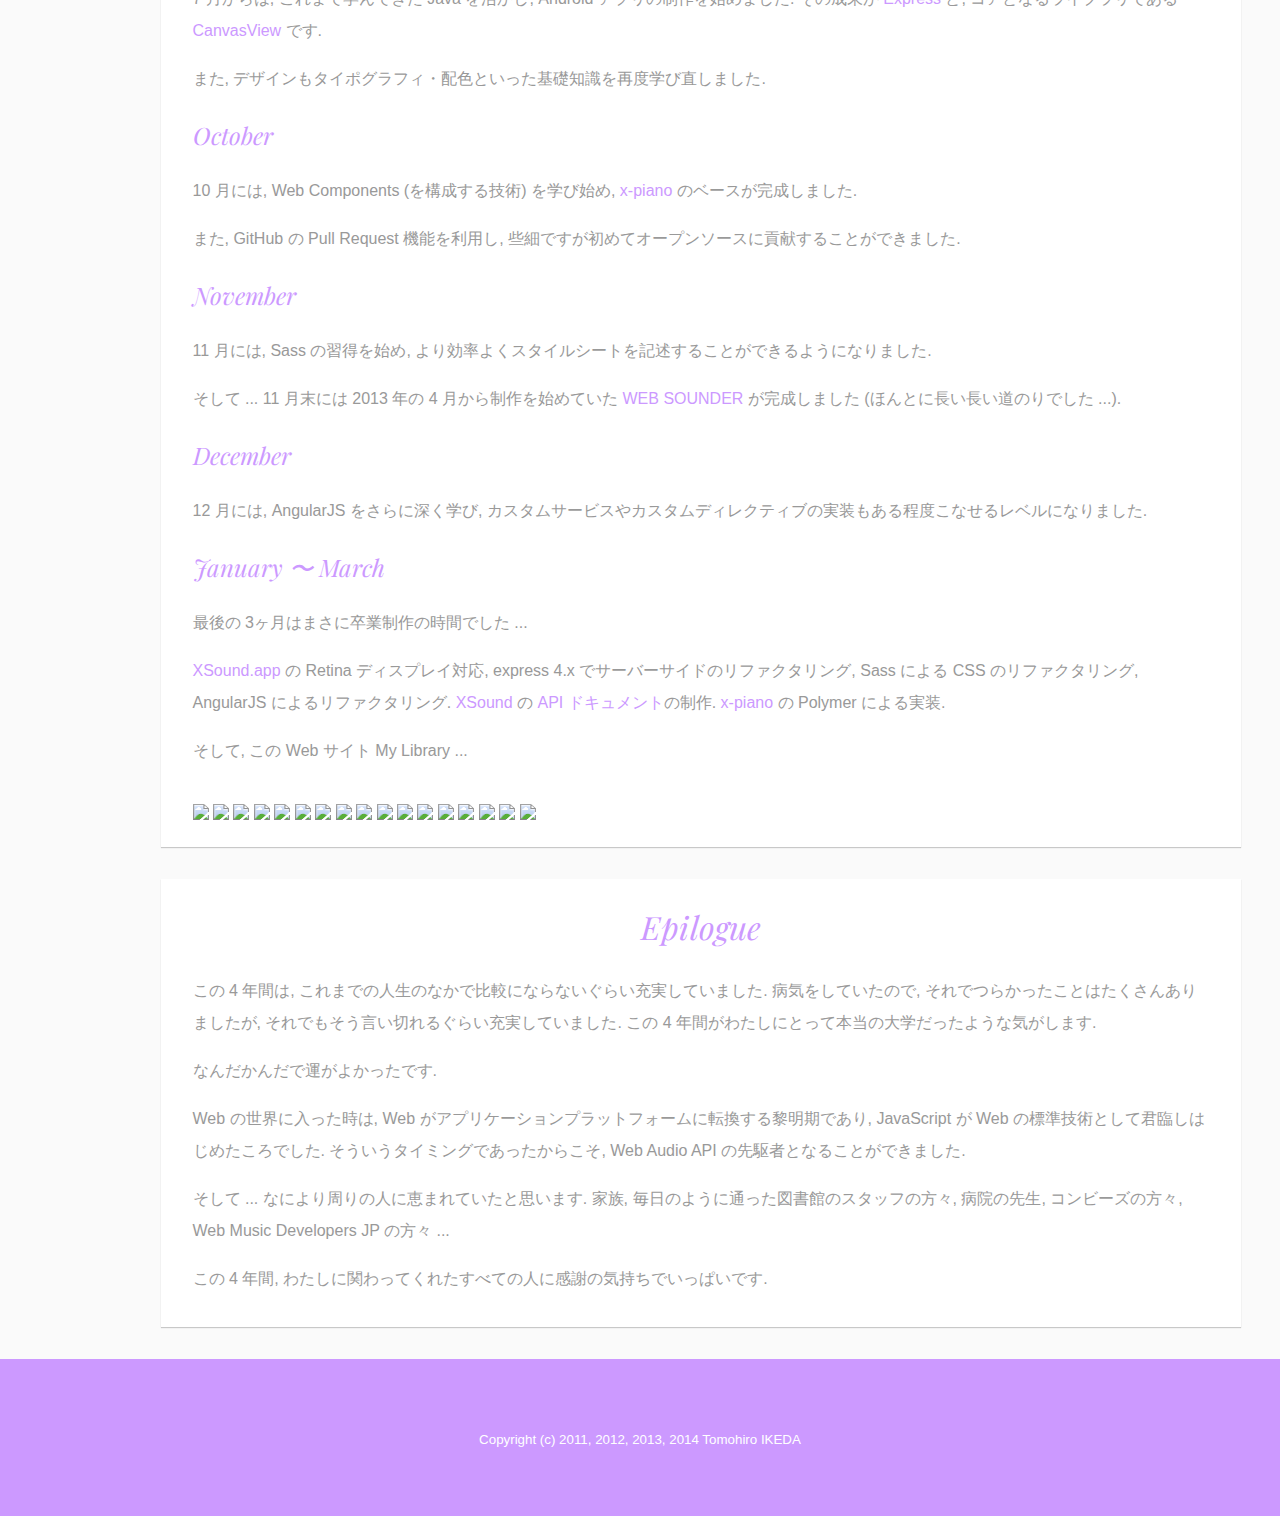
==== commit c5f0598a: "style: Fix page layout" ====
--- a/index.html
+++ b/index.html
@@ -6,7 +6,7 @@
     <meta name="author" content="Korilakkuma, Tomohiro IKEDA" />
     <meta name="description" content="2011, 2012, 2013, 2014 年度の 4 年間の足跡" />
     <meta name="keywords" content="池田友洋, Tomohiro IKEDA, rilakkuma3xjapan, コンピュータサイエンス, Web プログラミング, Web デザイン, JavaScript, Web Audio API, XSound, XSound.app" />
-    <meta name="viewport" content="width=device-width, initial-scale=1.0, minimum-scale=1.0" />
+    <meta name="viewport" content="width=device-width, initial-scale=1.0, minimum-scale=1.0, viewport-fit=cover" />
     <meta name="format-detection" content="telephone=no" />
     <meta property="og:title" content="My Library" />
     <meta property="og:type" content="website" />
@@ -26,315 +26,313 @@
     <header>
       <h1>My Library</h1>
     </header>
-    <div class="contents-wrapper">
-      <nav>
-        <ol>
-          <li><a href="#section-prolog">Prolog</a></li>
-          <li><a href="#section-2011">2011</a></li>
-          <li><a href="#section-2012">2012</a></li>
-          <li><a href="#section-2013">2013</a></li>
-          <li><a href="#section-2014">2014</a></li>
-          <li><a href="#section-epilogue">Epilogue</a></li>
-        </ol>
-      </nav>
-      <main>
-        <section id="section-prolog" class="fade-in">
-          <h2>Prolog</h2>
-          <article>
-            <p>この Web サイトは, わたしがコンピュータサイエンスや, Web プログラミング, Web デザインに関わってきた軌跡を紹介しています.</p>
-            <p>この Web サイトを制作している時点で, およそ 4 年間コンピュータサイエンス (2011 年度から 2014 年度まで) に関わり, そのうちの 3 年間 (2012 年度から 2014 年度まで) は, ほぼ Web に特化して活動してきました.</p>
-            <p>もちろん, これからもその活動は続いていきますが, 1 つの区切りとして, 4 年間の軌跡を残しておきたいと考えました.</p>
-            <p>コンピュータサイエンス, Web プログラミング, Web デザインを習得する指針となった数多くの本とともに, 4 年間の軌跡を綴ります.</p>
-          </article>
-          <!-- /article -->
-        </section>
-        <!-- /#section-prolog -->
-        <section id="section-2011" class="fade-in">
-          <h2>2011</h2>
-          <article>
-            <p>わたしの大学時代の専攻はコンピュータサイエンスとは何の関係もない建築でした. といっても, 建築に興味があったからではなく, なにをやるかイメージしやすかったからという理由とも言えないな理由で進学していました.</p>
-            <p>2008 年度 (大学 4 回生) のときに, コンピュータサイエンスに興味をもって, 基本情報技術者の資格を取得して, C 言語の基本を学んでみて, これだったらやれるかもというある種の賭けで, 専攻を変えて大学院に進学しました.</p>
-            <p>しかし, 大学院での研究は正直おもしろくなく, コンピュータサイエンスに興味をもって (ただし, これだったらやれるかも程度で現在の熱中レベルとは天と地の差があります) 進学したはずなのに, コンピュータサイエンスへの興味を失っていきました.</p>
-          </article>
-          <section>
-            <h3>April 〜 May</h3>
-            <article>
-              <p>そうこうしているうちに病気になってしまい, 1 年留年し, 大学院生の肩書きはもちつつ, 実家に戻りしばらく療養することになりました.</p>
-            </article>
-          </section>
-          <section>
-            <h3>June 〜 July</h3>
-            <article>
-              <p>療養している間, なんとなく母校の関西大学の図書館に通っていました.</p>
-              <p>でも, 毎日のように通っていくうちに, 基本情報技術者の勉強や C 言語の勉強をしていたころを思い出し, もう 1 度, 0 からはじめようという気力が少しずつ湧いてきました.</p>
-              <p>コンピュータサイエンス全般 (情報理論, ハードウェア, アルゴリズム・データ構造, OS, DB, NW など広くとても浅く), そして, C 言語の基礎 (制御文, 配列, ポインタ, 関数, 構造体, 入出力処理, ファイル処理 ... etc) の勉強を再開しました.</p>
-            </article>
-          </section>
-          <section>
-            <h3>August</h3>
-            <article>
-              <p>某インターネット企業から運良く内定を頂き, コンピュータサイエンスの勉強に対する気力がさらに高まりました.</p>
-            </article>
-          </section>
-          <section>
-            <h3>September 〜 March</h3>
-            <article>
-              <p>FreeBSD のインストール, UNIX コマンド, シェルスクリプト (UNIX をツールとして使いこなす), UNIX システムコールプログラミング, XHTML・CSS, PHP, SQL, そして ...  Web を支える技術 (HTTP・URI・HTML, REST). この期間に, 2012 年度以降, 様々なことを習得していくための土台を築いていたのだなと思います.</p>
-            </article>
-          </section>
-          <article>
-            <p>2011 年度の終わり ... 気がつけば, コンピュータサイエンスやプログラミングへの関わり方が, もはや「勉強」ではなく心身が求める「熱中」へと変わっていました.</p>
-          </article>
-          <aside>
-            <ul class="book-list">
-              <li><a target="_blank" href="https://www.amazon.co.jp/gp/product/4797362642/ref=as_li_tl?ie=UTF8&camp=247&creative=1211&creativeASIN=4797362642&linkCode=as2&tag=rilakkuma3x0b-22&linkId=790bd9d2e7f18dde670734ffc8dff27f" rel="noopener noreferrer"><img border="0" src="//ws-fe.amazon-adsystem.com/widgets/q?_encoding=UTF8&MarketPlace=JP&ASIN=4797362642&ServiceVersion=20070822&ID=AsinImage&WS=1&Format=_SL160_&tag=rilakkuma3x0b-22" /></a></li>
-              <li><a target="_blank" href="https://www.amazon.co.jp/gp/product/4797325623/ref=as_li_tl?ie=UTF8&camp=247&creative=1211&creativeASIN=4797325623&linkCode=as2&tag=rilakkuma3x0b-22&linkId=da5cd1d33963033d755da54a165f716d" rel="noopener noreferrer"><img border="0" src="//ws-fe.amazon-adsystem.com/widgets/q?_encoding=UTF8&MarketPlace=JP&ASIN=4797325623&ServiceVersion=20070822&ID=AsinImage&WS=1&Format=_SL160_&tag=rilakkuma3x0b-22" /></a></li>
-              <li><a target="_blank" href="https://www.amazon.co.jp/gp/product/4797304952/ref=as_li_tl?ie=UTF8&camp=247&creative=1211&creativeASIN=4797304952&linkCode=as2&tag=rilakkuma3x0b-22&linkId=21a8e668b0cb0e694c1f8bb567b4f506" rel="noopener noreferrer"><img border="0" src="//ws-fe.amazon-adsystem.com/widgets/q?_encoding=UTF8&MarketPlace=JP&ASIN=4797304952&ServiceVersion=20070822&ID=AsinImage&WS=1&Format=_SL160_&tag=rilakkuma3x0b-22" /></a></li>
-              <li><a target="_blank" href="https://www.amazon.co.jp/gp/product/4797327421/ref=as_li_tl?ie=UTF8&camp=247&creative=1211&creativeASIN=4797327421&linkCode=as2&tag=rilakkuma3x0b-22&linkId=5f05247422c8437f5ffd482f5e333cb3" rel="noopener noreferrer"><img border="0" src="//ws-fe.amazon-adsystem.com/widgets/q?_encoding=UTF8&MarketPlace=JP&ASIN=4797327421&ServiceVersion=20070822&ID=AsinImage&WS=1&Format=_SL160_&tag=rilakkuma3x0b-22" /></a></li>
-              <li><a target="_blank" href="https://www.amazon.co.jp/gp/product/4797321946/ref=as_li_tl?ie=UTF8&camp=247&creative=1211&creativeASIN=4797321946&linkCode=as2&tag=rilakkuma3x0b-22&linkId=369a64786206b05423d7f8d387838d86" rel="noopener noreferrer"><img border="0" src="//ws-fe.amazon-adsystem.com/widgets/q?_encoding=UTF8&MarketPlace=JP&ASIN=4797321946&ServiceVersion=20070822&ID=AsinImage&WS=1&Format=_SL160_&tag=rilakkuma3x0b-22" /></a></li>
-              <li><a target="_blank" href="https://www.amazon.co.jp/gp/product/4774117544/ref=as_li_tl?ie=UTF8&camp=247&creative=1211&creativeASIN=4774117544&linkCode=as2&tag=rilakkuma3x0b-22&linkId=73d634595d4b3c51d7ea0084c9686555" rel="noopener noreferrer"><img border="0" src="//ws-fe.amazon-adsystem.com/widgets/q?_encoding=UTF8&MarketPlace=JP&ASIN=4774117544&ServiceVersion=20070822&ID=AsinImage&WS=1&Format=_SL160_&tag=rilakkuma3x0b-22" /></a></li>
-              <li><a target="_blank" href="https://www.amazon.co.jp/gp/product/4894712660/ref=as_li_tl?ie=UTF8&camp=247&creative=1211&creativeASIN=4894712660&linkCode=as2&tag=rilakkuma3x0b-22&linkId=d4a6a4f86c870ca77421d461ef4632d1" rel="noopener noreferrer"><img border="0" src="//ws-fe.amazon-adsystem.com/widgets/q?_encoding=UTF8&MarketPlace=JP&ASIN=4894712660&ServiceVersion=20070822&ID=AsinImage&WS=1&Format=_SL160_&tag=rilakkuma3x0b-22" /></a></li>
-              <li><a target="_blank" href="https://www.amazon.co.jp/gp/product/4862671071/ref=as_li_tl?ie=UTF8&camp=247&creative=1211&creativeASIN=4862671071&linkCode=as2&tag=rilakkuma3x0b-22&linkId=34e1bbddf5438cfbcda2f2efa804749e" rel="noopener noreferrer"><img border="0" src="//ws-fe.amazon-adsystem.com/widgets/q?_encoding=UTF8&MarketPlace=JP&ASIN=4862671071&ServiceVersion=20070822&ID=AsinImage&WS=1&Format=_SL160_&tag=rilakkuma3x0b-22" /></a></li>
-              <li><a target="_blank" href="https://www.amazon.co.jp/gp/product/4883375412/ref=as_li_tl?ie=UTF8&camp=247&creative=1211&creativeASIN=4883375412&linkCode=as2&tag=rilakkuma3x0b-22&linkId=480b0506318c51b80417031e0b52d6fa" rel="noopener noreferrer"><img border="0" src="//ws-fe.amazon-adsystem.com/widgets/q?_encoding=UTF8&MarketPlace=JP&ASIN=4883375412&ServiceVersion=20070822&ID=AsinImage&WS=1&Format=_SL160_&tag=rilakkuma3x0b-22" /></a></li>
-              <li><a target="_blank" href="https://www.amazon.co.jp/gp/product/4839933146/ref=as_li_tl?ie=UTF8&camp=247&creative=1211&creativeASIN=4839933146&linkCode=as2&tag=rilakkuma3x0b-22&linkId=a15b728df0a71ed04d40465112401c18" rel="noopener noreferrer"><img border="0" src="//ws-fe.amazon-adsystem.com/widgets/q?_encoding=UTF8&MarketPlace=JP&ASIN=4839933146&ServiceVersion=20070822&ID=AsinImage&WS=1&Format=_SL160_&tag=rilakkuma3x0b-22" /></a></li>
-              <li><a target="_blank" href="https://www.amazon.co.jp/gp/product/B00TO6KL6O/ref=as_li_tl?ie=UTF8&camp=247&creative=1211&creativeASIN=B00TO6KL6O&linkCode=as2&tag=rilakkuma3x0b-22&linkId=52f63155d183de181b634bf17e1a63aa" rel="noopener noreferrer"><img border="0" src="//ws-fe.amazon-adsystem.com/widgets/q?_encoding=UTF8&MarketPlace=JP&ASIN=B00TO6KL6O&ServiceVersion=20070822&ID=AsinImage&WS=1&Format=_SL160_&tag=rilakkuma3x0b-22" /></a></li>
-              <li><a target="_blank" href="https://www.amazon.co.jp/gp/product/B07JK7FZH2/ref=as_li_tl?ie=UTF8&camp=247&creative=1211&creativeASIN=B07JK7FZH2&linkCode=as2&tag=rilakkuma3x0b-22&linkId=7dde924797575b00beb59948c84f7697" rel="noopener noreferrer"><img border="0" src="//ws-fe.amazon-adsystem.com/widgets/q?_encoding=UTF8&MarketPlace=JP&ASIN=B07JK7FZH2&ServiceVersion=20070822&ID=AsinImage&WS=1&Format=_SL160_&tag=rilakkuma3x0b-22" /></a></li>
-            </ul>
-          </aside>
-        </section>
-        <!-- /#section-2011 -->
-        <section id="section-2012" class="fade-in">
-          <h2>2012</h2>
-          <article>
-            <p>しかしながら, 病気の回復がよくなく結局は入社を辞退することになりました. これから, 1 年半年ほどニート生活が始まります.</p>
-            <p>それでも, 「熱中」できることは変わりませんでした. 特に, 2012 年度はコンピュータサイエンスでも, とりわけ Web へと突き進み, JavaScript という 1 つの言語を極めていくきっかけとなった非常に重要な時間でした.</p>
-            <p>また, JavaScript に加えて, デザインも少しずつ学んだことで, ユーザーの見える部分・ユーザーが機能をダイレクトに体感できる部分を創造することに強い楽しみをもつようになりました.</p>
-          </article>
-          <section>
-            <h3>April</h3>
-            <article>
-              <p>4 月の最初から, さっそく Web サーバーの構築にとりかかりました. そのために TCP / IP についてもより深く学びました. それから, PHP と MySQL を利用して, Apache モジュールとして動作する掲示板を制作しました.</p>
-              <p>これまでは, 理論でしか理解できていなかった TCP/IP といったネットワーク技術や, Web サーバーの原始的な仕組みを身をもって学ぶことができた貴重な経験でした.</p>
-              <p>Web デザインにも取り組むようになり, レイアウトや配色の基礎知識, Photoshop, Illustrator の習得, セマンティックなマークアップ, 効率の良いスタイル設定などもう 1 度基礎から XHTML・CSS を学びました.</p>
-            </article>
-          </section>
-          <section>
-            <h3>May</h3>
-            <article>
-              <p>UNIX システムコールプログラミングの継続と並行して, Java へのステップアップのためと考えて, C++ の基本も学び始めました. また, スマートフォンサイトの制作のために HTML5 によるマークアップ, CSS3 によるデザインも学び始めました.</p>
-            </article>
-          </section>
-          <section>
-            <h3>June</h3>
-            <article>
-              <p>Web ページに動きをつけたい ... ということをきっかけに, jQuery を学び始めました. これが, JavaScripter への第一歩となりました.</p>
-            </article>
-          </section>
-          <section>
-            <h3>July 〜 September</h3>
-            <article>
-              <p>Yahoo クリエイティブアワードで, HTML5 API (Canvas) を利用したお絵描きアプリ (<a href="https://weblike-curtaincall.ssl-lolipop.jp/portfolio-instant-canvas-presentation/" target="_blank" rel="noopener noreferrer" >Instant Canvas Presentation</a >) を制作したことをきっかけに, 本格的に JavaScript を学び始めました.</p>
-            </article>
-          </section>
-          <section>
-            <h3>October 〜 March</h3>
-            <article>
-              <p>そして, ブラウザで高機能なサウンド処理を実現する Web Audio API に出会ったことが, JavaScripter へと進む原動力となりました.</p>
-              <p>このころは Web Audio API に関する資料は少なく, W3C の仕様や, 既に作成されている Web Audio API のアプリケーションのソースコードを何度もリーディングして Web Audio API を習得し, 同時に JavaScript の言語仕様についても深く学んでいきました.</p>
-              <p>しかし, 最初は仕様がほとんどわからず (特に, <code>ScriptProcessorNode</code> の挙動がよくわからず), さらに, JavaScript の理解もまだまだ未熟だったので, aike さんのような <a href="http://aikelab.net/websynth/" target="_blank" rel="noopener noreferrer nofollow">WebSynth</a> はわたしには実装できない ... とあきらめたくなる気持ちは何度もおきました.</p>
-              <p>それでも, 自身の創造を絶対に具現化したいという強い気持ちが原動力となって, いずれは集大成となる (自身の一生のプロダクトなる), <a href="https://xsound.jp" target="_blank" rel="noopener noreferrer">XSound</a> と <a href="https://xsound.app" target="_blank" rel="noopener noreferrer">XSound.app</a> を制作し始めました.</p>
-            </article>
-          </section>
-          <article>
-            <p>2012 年度の終わり ... 「オブジェクト指向でなぜつくるのか」を読んで, 今までは形式的にしか理解できていなかったオブジェクト指向について, その本質を理解できるようになりました. これは, 2012 年度に数多くのコードを実装してきたからだと思います. また, 関数型言語をいずれ学んでみたいと思うきっかけをもたせてくれました.</p>
-          </article>
-          <aside>
-            <ul class="book-list">
-              <li><a target="_blank" href="https://www.amazon.co.jp/gp/product/4774144665/ref=as_li_tl?ie=UTF8&camp=247&creative=1211&creativeASIN=4774144665&linkCode=as2&tag=rilakkuma3x0b-22&linkId=f6fdf107fa980d0fe43f6f00e0921315" rel="noopener noreferrer"><img border="0" src="//ws-fe.amazon-adsystem.com/widgets/q?_encoding=UTF8&MarketPlace=JP&ASIN=4774144665&ServiceVersion=20070822&ID=AsinImage&WS=1&Format=_SL160_&tag=rilakkuma3x0b-22" /></a></li>
-              <li><a target="_blank" href="https://www.amazon.co.jp/gp/product/477414813X/ref=as_li_tl?ie=UTF8&camp=247&creative=1211&creativeASIN=477414813X&linkCode=as2&tag=rilakkuma3x0b-22&linkId=54f5755f3de0c38f381262bbcd5d65f4" rel="noopener noreferrer"><img border="0" src="//ws-fe.amazon-adsystem.com/widgets/q?_encoding=UTF8&MarketPlace=JP&ASIN=477414813X&ServiceVersion=20070822&ID=AsinImage&WS=1&Format=_SL160_&tag=rilakkuma3x0b-22" /></a></li>
-              <li><a target="_blank" href="https://www.amazon.co.jp/gp/product/4844329278/ref=as_li_tl?ie=UTF8&camp=247&creative=1211&creativeASIN=4844329278&linkCode=as2&tag=rilakkuma3x0b-22&linkId=4f43316dbf70b1e798b5953c9f52af8a" rel="noopener noreferrer"><img border="0" src="//ws-fe.amazon-adsystem.com/widgets/q?_encoding=UTF8&MarketPlace=JP&ASIN=4844329278&ServiceVersion=20070822&ID=AsinImage&WS=1&Format=_SL160_&tag=rilakkuma3x0b-22" /></a></li>
-              <li><a target="_blank" href="https://www.amazon.co.jp/gp/product/4774149705/ref=as_li_tl?ie=UTF8&camp=247&creative=1211&creativeASIN=4774149705&linkCode=as2&tag=rilakkuma3x0b-22&linkId=8556f8eefa03bc4c2a6b240ca2fc27d0" rel="noopener noreferrer"><img border="0" src="//ws-fe.amazon-adsystem.com/widgets/q?_encoding=UTF8&MarketPlace=JP&ASIN=4774149705&ServiceVersion=20070822&ID=AsinImage&WS=1&Format=_SL160_&tag=rilakkuma3x0b-22" /></a></li>
-              <li><a target="_blank" href="https://www.amazon.co.jp/gp/product/4048684116/ref=as_li_tl?ie=UTF8&camp=247&creative=1211&creativeASIN=4048684116&linkCode=as2&tag=rilakkuma3x0b-22&linkId=0016f1dd33e6d46ac427954f16ea7654" rel="noopener noreferrer"><img border="0" src="//ws-fe.amazon-adsystem.com/widgets/q?_encoding=UTF8&MarketPlace=JP&ASIN=4048684116&ServiceVersion=20070822&ID=AsinImage&WS=1&Format=_SL160_&tag=rilakkuma3x0b-22" /></a></li>
-              <li><a target="_blank" href="https://www.amazon.co.jp/gp/product/4048706691/ref=as_li_tl?ie=UTF8&camp=247&creative=1211&creativeASIN=4048706691&linkCode=as2&tag=rilakkuma3x0b-22&linkId=82969dda5f243dde928703d16552aa49" rel="noopener noreferrer"><img border="0" src="//ws-fe.amazon-adsystem.com/widgets/q?_encoding=UTF8&MarketPlace=JP&ASIN=4048706691&ServiceVersion=20070822&ID=AsinImage&WS=1&Format=_SL160_&tag=rilakkuma3x0b-22" /></a></li>
-              <li><a target="_blank" href="https://www.amazon.co.jp/gp/product/B00P0UDWQY/ref=as_li_tl?ie=UTF8&camp=247&creative=1211&creativeASIN=B00P0UDWQY&linkCode=as2&tag=rilakkuma3x0b-22&linkId=8a03410038b5098ffb978b756580d2a0" rel="noopener noreferrer"><img border="0" src="//ws-fe.amazon-adsystem.com/widgets/q?_encoding=UTF8&MarketPlace=JP&ASIN=B00P0UDWQY&ServiceVersion=20070822&ID=AsinImage&WS=1&Format=_SL160_&tag=rilakkuma3x0b-22" /></a></li>
-              <li><a target="_blank" href="https://www.amazon.co.jp/gp/product/4797354437/ref=as_li_tl?ie=UTF8&camp=247&creative=1211&creativeASIN=4797354437&linkCode=as2&tag=rilakkuma3x0b-22&linkId=1af9ae7fb58b24052b6e51d30530ab4e" rel="noopener noreferrer"><img border="0" src="//ws-fe.amazon-adsystem.com/widgets/q?_encoding=UTF8&MarketPlace=JP&ASIN=4797354437&ServiceVersion=20070822&ID=AsinImage&WS=1&Format=_SL160_&tag=rilakkuma3x0b-22" /></a></li>
-              <li><a target="_blank" href="https://www.amazon.co.jp/gp/product/B00KFUKEEC/ref=as_li_tl?ie=UTF8&camp=247&creative=1211&creativeASIN=B00KFUKEEC&linkCode=as2&tag=rilakkuma3x0b-22&linkId=ba7a9639c3999add2e827c42d0e6a8c4" rel="noopener noreferrer"><img border="0" src="//ws-fe.amazon-adsystem.com/widgets/q?_encoding=UTF8&MarketPlace=JP&ASIN=B00KFUKEEC&ServiceVersion=20070822&ID=AsinImage&WS=1&Format=_SL160_&tag=rilakkuma3x0b-22" /></a></li>
-              <li><a target="_blank" href="https://www.amazon.co.jp/gp/product/B00E4FW2TY/ref=as_li_tl?ie=UTF8&camp=247&creative=1211&creativeASIN=B00E4FW2TY&linkCode=as2&tag=rilakkuma3x0b-22&linkId=8a49d96a93394b7c1bf2174a1b220f3c" rel="noopener noreferrer"><img border="0" src="//ws-fe.amazon-adsystem.com/widgets/q?_encoding=UTF8&MarketPlace=JP&ASIN=B00E4FW2TY&ServiceVersion=20070822&ID=AsinImage&WS=1&Format=_SL160_&tag=rilakkuma3x0b-22" /></a></li>
-              <li><a target="_blank" href="https://www.amazon.co.jp/gp/product/4839938296/ref=as_li_tl?ie=UTF8&camp=247&creative=1211&creativeASIN=4839938296&linkCode=as2&tag=rilakkuma3x0b-22&linkId=bdcd08f72698b3f215fce565e60f3c11" rel="noopener noreferrer"><img border="0" src="//ws-fe.amazon-adsystem.com/widgets/q?_encoding=UTF8&MarketPlace=JP&ASIN=4839938296&ServiceVersion=20070822&ID=AsinImage&WS=1&Format=_SL160_&tag=rilakkuma3x0b-22" /></a></li>
-              <li><a target="_blank" href="https://www.amazon.co.jp/gp/product/B00C2ICGPU/ref=as_li_tl?ie=UTF8&camp=247&creative=1211&creativeASIN=B00C2ICGPU&linkCode=as2&tag=rilakkuma3x0b-22&linkId=471750d74ff143e50e6d2e74ae21fa76" rel="noopener noreferrer"><img border="0" src="//ws-fe.amazon-adsystem.com/widgets/q?_encoding=UTF8&MarketPlace=JP&ASIN=B00C2ICGPU&ServiceVersion=20070822&ID=AsinImage&WS=1&Format=_SL160_&tag=rilakkuma3x0b-22" /></a></li>
-              <li><a target="_blank" href="https://www.amazon.co.jp/gp/product/4883378209/ref=as_li_tl?ie=UTF8&camp=247&creative=1211&creativeASIN=4883378209&linkCode=as2&tag=rilakkuma3x0b-22&linkId=368724cf50a42424b7aeb2a2ce634fb7" rel="noopener noreferrer"><img border="0" src="//ws-fe.amazon-adsystem.com/widgets/q?_encoding=UTF8&MarketPlace=JP&ASIN=4883378209&ServiceVersion=20070822&ID=AsinImage&WS=1&Format=_SL160_&tag=rilakkuma3x0b-22" /></a></li>
-              <li><a target="_blank" href="https://www.amazon.co.jp/gp/product/4883378217/ref=as_li_tl?ie=UTF8&camp=247&creative=1211&creativeASIN=4883378217&linkCode=as2&tag=rilakkuma3x0b-22&linkId=14e41d2b4c0aa1ed4a810c6565b81442" rel="noopener noreferrer"><img border="0" src="//ws-fe.amazon-adsystem.com/widgets/q?_encoding=UTF8&MarketPlace=JP&ASIN=4883378217&ServiceVersion=20070822&ID=AsinImage&WS=1&Format=_SL160_&tag=rilakkuma3x0b-22" /></a></li>
-              <li><a target="_blank" href="https://www.amazon.co.jp/gp/product/B0827QNDNT?ie=UTF8&linkCode=li2&tag=rilakkuma3x06-22&linkId=cfec85facf1f1738302d0f77780f38e9&language=ja_JP&ref_=as_li_ss_il" rel="noopener noreferrer"><img border="0" src="//ws-fe.amazon-adsystem.com/widgets/q?_encoding=UTF8&ASIN=B0827QNDNT&Format=_SL160_&ID=AsinImage&MarketPlace=JP&ServiceVersion=20070822&WS=1&tag=rilakkuma3x06-22&language=ja_JP" ></a><img src="https://ir-jp.amazon-adsystem.com/e/ir?t=rilakkuma3x06-22&language=ja_JP&l=li2&o=9&a=B0827QNDNT" width="1" height="1" border="0" alt="" style="border:none !important; margin:0px !important;" /></li>
-              <li><a target="_blank" href="https://www.amazon.co.jp/gp/product/4894713195/ref=as_li_tl?ie=UTF8&camp=247&creative=1211&creativeASIN=4894713195&linkCode=as2&tag=rilakkuma3x0b-22&linkId=5dc12806c6162713d6991d42efa1b863" rel="noopener noreferrer"><img border="0" src="//ws-fe.amazon-adsystem.com/widgets/q?_encoding=UTF8&MarketPlace=JP&ASIN=4894713195&ServiceVersion=20070822&ID=AsinImage&WS=1&Format=_SL160_&tag=rilakkuma3x0b-22" /></a></li>
-              <li><a target="_blank" href="https://www.amazon.co.jp/gp/product/4048700219/ref=as_li_tl?ie=UTF8&camp=247&creative=1211&creativeASIN=4048700219&linkCode=as2&tag=rilakkuma3x0b-22&linkId=ba324e6e0f5ba25c375a3ac9a1053377" rel="noopener noreferrer"><img border="0" src="//ws-fe.amazon-adsystem.com/widgets/q?_encoding=UTF8&MarketPlace=JP&ASIN=4048700219&ServiceVersion=20070822&ID=AsinImage&WS=1&Format=_SL160_&tag=rilakkuma3x0b-22" /></a></li>
-              <li><a target="_blank" href="https://www.amazon.co.jp/gp/product/B00V7Y9MIO/ref=as_li_tl?ie=UTF8&camp=247&creative=1211&creativeASIN=B00V7Y9MIO&linkCode=as2&tag=rilakkuma3x0b-22&linkId=e76321b01558c70bfa076d51e731fc1a" rel="noopener noreferrer"><img border="0" src="//ws-fe.amazon-adsystem.com/widgets/q?_encoding=UTF8&MarketPlace=JP&ASIN=B00V7Y9MIO&ServiceVersion=20070822&ID=AsinImage&WS=1&Format=_SL160_&tag=rilakkuma3x0b-22" /></a></li>
-              <li><a target="_blank" href="https://www.amazon.co.jp/gp/product/4274206505/ref=as_li_tl?ie=UTF8&camp=247&creative=1211&creativeASIN=4274206505&linkCode=as2&tag=rilakkuma3x0b-22&linkId=6c9671432480a1e309f43ea45581f86c" rel="noopener noreferrer"><img border="0" src="//ws-fe.amazon-adsystem.com/widgets/q?_encoding=UTF8&MarketPlace=JP&ASIN=4274206505&ServiceVersion=20070822&ID=AsinImage&WS=1&Format=_SL160_&tag=rilakkuma3x0b-22" /></a></li>
-              <li><a target="_blank" href="https://www.amazon.co.jp/gp/product/B00NHCSFJG/ref=as_li_tl?ie=UTF8&camp=247&creative=1211&creativeASIN=B00NHCSFJG&linkCode=as2&tag=rilakkuma3x0b-22&linkId=aca01a4fade41cefe62f46865e0162f0" rel="noopener noreferrer"><img border="0" src="//ws-fe.amazon-adsystem.com/widgets/q?_encoding=UTF8&MarketPlace=JP&ASIN=B00NHCSFJG&ServiceVersion=20070822&ID=AsinImage&WS=1&Format=_SL160_&tag=rilakkuma3x0b-22" /></a></li>
-              <li><a target="_blank" href="https://www.amazon.co.jp/gp/product/4798103187/ref=as_li_tl?ie=UTF8&camp=247&creative=1211&creativeASIN=4798103187&linkCode=as2&tag=rilakkuma3x0b-22&linkId=e33cddf39f7c8079846a2d0c752cb998" rel="noopener noreferrer"><img border="0" src="//ws-fe.amazon-adsystem.com/widgets/q?_encoding=UTF8&MarketPlace=JP&ASIN=4798103187&ServiceVersion=20070822&ID=AsinImage&WS=1&Format=_SL160_&tag=rilakkuma3x0b-22" /></a></li>
-              <li><a target="_blank" href="https://www.amazon.co.jp/gp/product/B092HDFJKK/ref=as_li_tl?ie=UTF8&camp=247&creative=1211&creativeASIN=B00ISP0QB2&linkCode=as2&tag=rilakkuma3x0b-22&linkId=6b6b25078a8700bcfbf4d48dc4deb25d" rel="noopener noreferrer"><img border="0" src="//ws-fe.amazon-adsystem.com/widgets/q?_encoding=UTF8&MarketPlace=JP&ASIN=B092HDFJKK&ServiceVersion=20070822&ID=AsinImage&WS=1&Format=_SL160_&tag=rilakkuma3x0b-22" /></a></li>
-            </ul>
-          </aside>
-        </section>
-        <!-- /#section-2012 -->
-        <section id="section-2013" class="fade-in">
-          <h2>2013</h2>
-          <article>
-            <p>2013 年度は, JavaScript をさらに追求していくとともに, ActionScript 3.0 や Java といった新しい言語の習得も始めました.</p>
-            <p><a href="https://github.com/Korilakkuma/XSound" target="_blank" rel="noopener noreferrer">XSound</a> (Web Audio API ライブラリ) の実装を進めていくうちに, プログラミング作法を学んだり, バージョン管理の必要性を感じて, git, そして, GitHub の利用も始めたりしました.</p>
-            <p>そして, 11 月からは, Web プログラマのアルバイトを始め, これまで独学でやってきたことを現場のプログラミングに活かす機会が訪れました. また, CakePHP を利用していたので, CakePHP の習得や PHP の MVC フレームワークの内部構造についても学びました.</p>
-            <p>これまで学んできたことが, 1 つの方向に集約されて, 本格的なプロダクトとして「形」になっていく ... そんな 1 年だったと思います.</p>
-          </article>
-          <section>
-            <h3>April 〜 October</h3>
-            <article>
-              <p>オブジェクト指向プログラミングを実践することを 1 つの目標にして, <a href="https://github.com/Korilakkuma/XSound" target="_blank" rel="noopener noreferrer">XSound</a> のバージョンアップを繰り返しました. この過程で, JavaScript にさらに磨きをかけていきました. おおよその HTML5 API も使いこなせるようになりました.</p>
-              <p>さらに, WebSocket の利用をきっかけに Node.js の習得も始めました.</p>
-              <p>また, ポートフォリオとして Web Audio API の解説サイト, <a href="https://weblike-curtaincall.ssl-lolipop.jp/portfolio-web-sounder/" target="_blank" rel="noopener noreferrer">WEB SOUNDER</a> の制作も始めました.</p>
-              <p>Web Audio API ライブラリの実装と Web Audio API 解説サイトの制作と並行して, ActionScript 3.0 や Java も学び始めました.</p>
-            </article>
-          </section>
-          <section>
-            <h3>November 〜 December</h3>
-            <article>
-              <p>11 月から<a href="https://www.combz.jp/" target="_blank" rel="noopener noreferrer nofollow">株式会社コンビーズ</a>というメール配信事業をしている企業で Web プログラマとしてアルバイトを始めました (やはり, 初出勤は少し緊張したことを今でも覚えています).</p>
-              <p>初めての仕事は, デコメールエディタの改良でした. こういった WYSIWYG エディタでは, <code>contentEditable</code> 属性を利用し, JavaScript API の <code>document.execCommand</code> や <code>Selection</code>・<code>Range</code> オブジェクトを利用して実装するのですが, これらを解説している書籍や Web サイトは非常に少なかったので, アルバイトを始めるまでに, かなり JavaScript の経験を積んでいましたが, まったく知らなかったので (当然, 実装したこともなく), 非常にラッキーな仕事をいきなり任せてもらえたなと思いました.</p>
-              <p>リッチエディタのための JavaScript の API の習得とともに, いずれサーバーサイドの仕事もバリバリ任せてもらいたいと思い, 並行して CakePHP の習得も始めました (また, PHP も基礎から学び直しました).</p>
-            </article>
-          </section>
-          <section>
-            <h3>January 〜 March</h3>
-            <article>
-              <p>Web プログラマのアルバイトをしつつも, 着実に <a href="https://xsound.jp" target="_blank" rel="noopener noreferrer">XSound</a> の実装を進めて, おおよその機能 (サウンド生成, ワンショットオーディオの再生, 楽曲データの再生, エフェクター, ビジュアライゼーション, レコーディング機能, セッション機能, MML による自動演奏機能) を API にしました.</p>
-              <p>そのライブラリを利用した <a href="https://xsound.app" target="_blank" rel="noopener noreferrer">XSound.app</a> も, ほぼ現在の形ができあがりました.</p>
-              <p>1 月 18 日には, 初めてプログラミングのイベント, Web Music ハッカソン#2 に参加しました.</p>
-              <p class="embed-container"><iframe width="560" height="315" src="https://www.youtube.com/embed/dCvuBz1FYWg" frameborder="0" allowfullscreen></iframe></p>
-              <p>アルバイトでは, デコメールエディタから発展して <a href="https://plus.combz.jp/pub/notice/index" target="_blank" rel="noopener noreferrer nofollow">HTML メールエディタ</a>制作プロジェクトの一員になりました. HTML メールエディタのフロントエンド部分, つまり, JavaScript のコードはすべてわたしが実装しました. また, 再利用可能なように, jQuery プラグインとしてライブラリ化しました.</p>
-              <p>一方, JavaScript API を駆使した, デスクトップアプリケーションのような複雑な GUI をもつ Web アプリケーションの実装において, jQuery では力不足を感じ, これが, フロントエンド MV * フレームワークを習得しようというきっかけになりました.</p>
-              <p>プライベートでの制作は, デザインもサーバーサイドも一人で制作してきましたが, それとは異なった, デザイナーの方やサーバーサイドの方と協力して, 1 つのプロダクトを創造するという楽しみを体感することができました.</p>
-            </article>
-          </section>
-          <article>
-            <p>3 月には, MacBook Air を購入して, 念願の Mac ユーザーになりました. 病気もほとんど問題ないぐらいまでに回復して, 最後の 1 年に向けて, 万全の準備を整えることができました.</p>
-          </article>
-          <aside>
-            <ul class="book-list">
-              <li><a target="_blank" href="https://www.amazon.co.jp/gp/product/4756136494/ref=as_li_tl?ie=UTF8&camp=247&creative=1211&creativeASIN=4756136494&linkCode=as2&tag=rilakkuma3x0b-22&linkId=1c5674b8355ccc7417825efc14117761" rel="noopener noreferrer"><img border="0" src="//ws-fe.amazon-adsystem.com/widgets/q?_encoding=UTF8&MarketPlace=JP&ASIN=4756136494&ServiceVersion=20070822&ID=AsinImage&WS=1&Format=_SL160_&tag=rilakkuma3x0b-22" /></a></li>
-              <li><a target="_blank" href="https://www.amazon.co.jp/gp/product/4873115655/ref=as_li_tl?ie=UTF8&camp=247&creative=1211&creativeASIN=4873115655&linkCode=as2&tag=rilakkuma3x0b-22&linkId=e63a6e5a28974014d131653bc4f17c4e" rel="noopener noreferrer"><img border="0" src="//ws-fe.amazon-adsystem.com/widgets/q?_encoding=UTF8&MarketPlace=JP&ASIN=4873115655&ServiceVersion=20070822&ID=AsinImage&WS=1&Format=_SL160_&tag=rilakkuma3x0b-22" /></a></li>
-              <li><a target="_blank" href="https://www.amazon.co.jp/gp/product/B00O8GIJQY/ref=as_li_tl?ie=UTF8&camp=247&creative=1211&creativeASIN=B00O8GIJQY&linkCode=as2&tag=rilakkuma3x0b-22&linkId=7454fcf5a5abde0cc6a38f24240752b0" rel="noopener noreferrer"><img border="0" src="//ws-fe.amazon-adsystem.com/widgets/q?_encoding=UTF8&MarketPlace=JP&ASIN=B00O8GIJQY&ServiceVersion=20070822&ID=AsinImage&WS=1&Format=_SL160_&tag=rilakkuma3x0b-22" /></a></li>
-              <li><a target="_blank" href="https://www.amazon.co.jp/gp/product/B07JJJBFC3/ref=as_li_tl?ie=UTF8&camp=247&creative=1211&creativeASIN=B07JJJBFC3&linkCode=as2&tag=rilakkuma3x0b-22&linkId=b951bde3c76e9e670a0523073fe2bca4" rel="noopener noreferrer"><img border="0" src="//ws-fe.amazon-adsystem.com/widgets/q?_encoding=UTF8&MarketPlace=JP&ASIN=B07JJJBFC3&ServiceVersion=20070822&ID=AsinImage&WS=1&Format=_SL160_&tag=rilakkuma3x0b-22" /></a></li>
-              <li><a target="_blank" href="https://www.amazon.co.jp/gp/product/477414813X/ref=as_li_tl?ie=UTF8&camp=247&creative=1211&creativeASIN=477414813X&linkCode=as2&tag=rilakkuma3x0b-22&linkId=54f5755f3de0c38f381262bbcd5d65f4" rel="noopener noreferrer"><img border="0" src="//ws-fe.amazon-adsystem.com/widgets/q?_encoding=UTF8&MarketPlace=JP&ASIN=477414813X&ServiceVersion=20070822&ID=AsinImage&WS=1&Format=_SL160_&tag=rilakkuma3x0b-22" /></a></li>
-              <li><a target="_blank" href="https://www.amazon.co.jp/gp/product/B01APVQ6SY/ref=as_li_tl?ie=UTF8&camp=247&creative=1211&creativeASIN=B00APVQ6SY&linkCode=as2&tag=rilakkuma3x0b-22&linkId=6e898bca61afe489ed5ec95e61567ed0" rel="noopener noreferrer"><img border="0" src="//ws-fe.amazon-adsystem.com/widgets/q?_encoding=UTF8&MarketPlace=JP&ASIN=B00APVQ6SY&ServiceVersion=20070822&ID=AsinImage&WS=1&Format=_SL160_&tag=rilakkuma3x0b-22" /></a></li>
-              <li><a target="_blank" href="https://www.amazon.co.jp/gp/product/4774156116/ref=as_li_tl?ie=UTF8&camp=247&creative=1211&creativeASIN=4774156116&linkCode=as2&tag=rilakkuma3x0b-22&linkId=149c069c9151195cbd450d0aad6c9f1a" rel="noopener noreferrer"><img border="0" src="//ws-fe.amazon-adsystem.com/widgets/q?_encoding=UTF8&MarketPlace=JP&ASIN=4774156116&ServiceVersion=20070822&ID=AsinImage&WS=1&Format=_SL160_&tag=rilakkuma3x0b-22" /></a></li>
-              <li><a target="_blank" href="https://www.amazon.co.jp/gp/product/B07JHVHL3G/ref=as_li_tl?ie=UTF8&camp=247&creative=1211&creativeASIN=B07JHVHL3G&linkCode=as2&tag=rilakkuma3x0b-22&linkId=12185a684c4b6953aa92a01e3448000e" rel="noopener noreferrer"><img border="0" src="//ws-fe.amazon-adsystem.com/widgets/q?_encoding=UTF8&MarketPlace=JP&ASIN=B07JHVHL3G&ServiceVersion=20070822&ID=AsinImage&WS=1&Format=_SL160_&tag=rilakkuma3x0b-22" /></a></li>
-              <li><a target="_blank" href="https://www.amazon.co.jp/gp/product/B00P0UDWQY/ref=as_li_tl?ie=UTF8&camp=247&creative=1211&creativeASIN=B00P0UDWQY&linkCode=as2&tag=rilakkuma3x0b-22&linkId=8a03410038b5098ffb978b756580d2a0" rel="noopener noreferrer"><img border="0" src="//ws-fe.amazon-adsystem.com/widgets/q?_encoding=UTF8&MarketPlace=JP&ASIN=B00P0UDWQY&ServiceVersion=20070822&ID=AsinImage&WS=1&Format=_SL160_&tag=rilakkuma3x0b-22" /></a></li>
-              <li><a target="_blank" href="https://www.amazon.co.jp/gp/product/4839924317/ref=as_li_tl?ie=UTF8&camp=247&creative=1211&creativeASIN=4839924317&linkCode=as2&tag=rilakkuma3x0b-22&linkId=5a6dc555861400468227b05235b0ba25" rel="noopener noreferrer"><img border="0" src="//ws-fe.amazon-adsystem.com/widgets/q?_encoding=UTF8&MarketPlace=JP&ASIN=4839924317&ServiceVersion=20070822&ID=AsinImage&WS=1&Format=_SL160_&tag=rilakkuma3x0b-22" /></a></li>
-              <li><a target="_blank" href="https://www.amazon.co.jp/gp/product/B00KYJM1OA/ref=as_li_tl?ie=UTF8&camp=247&creative=1211&creativeASIN=B00KYJM1OA&linkCode=as2&tag=rilakkuma3x0b-22&linkId=f199228b57d58c3d1f1e4ff1bb11524a" rel="noopener noreferrer"><img border="0" src="//ws-fe.amazon-adsystem.com/widgets/q?_encoding=UTF8&MarketPlace=JP&ASIN=B00KYJM1OA&ServiceVersion=20070822&ID=AsinImage&WS=1&Format=_SL160_&tag=rilakkuma3x0b-22" /></a></li>
-              <li><a target="_blank" href="https://www.amazon.co.jp/gp/product/4873113717/ref=as_li_tl?ie=UTF8&camp=247&creative=1211&creativeASIN=4873113717&linkCode=as2&tag=rilakkuma3x0b-22&linkId=16f4f3a65c4df41a79b7f9feabcbb0da" rel="noopener noreferrer"><img border="0" src="//ws-fe.amazon-adsystem.com/widgets/q?_encoding=UTF8&MarketPlace=JP&ASIN=4873113717&ServiceVersion=20070822&ID=AsinImage&WS=1&Format=_SL160_&tag=rilakkuma3x0b-22" /></a></li>
-              <li><a target="_blank" href="https://www.amazon.co.jp/gp/product/4774139904/ref=as_li_tl?ie=UTF8&camp=247&creative=1211&creativeASIN=4774139904&linkCode=as2&tag=rilakkuma3x0b-22&linkId=db5436d9d4f8615ccade9c79efd4f1d5" rel="noopener noreferrer"><img border="0" src="//ws-fe.amazon-adsystem.com/widgets/q?_encoding=UTF8&MarketPlace=JP&ASIN=4774139904&ServiceVersion=20070822&ID=AsinImage&WS=1&Format=_SL160_&tag=rilakkuma3x0b-22" /></a></li>
-              <li><a target="_blank" href="https://www.amazon.co.jp/gp/product/4774155225/ref=as_li_tl?ie=UTF8&camp=247&creative=1211&creativeASIN=4774155225&linkCode=as2&tag=rilakkuma3x0b-22&linkId=e4d0b16815a08bf76e360ac546d7c2d7" rel="noopener noreferrer"><img border="0" src="//ws-fe.amazon-adsystem.com/widgets/q?_encoding=UTF8&MarketPlace=JP&ASIN=4774155225&ServiceVersion=20070822&ID=AsinImage&WS=1&Format=_SL160_&tag=rilakkuma3x0b-22" /></a></li>
-            </ul>
-          </aside>
-        </section>
-        <!-- /#section-2013 -->
-        <section id="section-2014" class="fade-in">
-          <h2>2014</h2>
-          <article>
-            <p>2014 年 4 月 1 日から WordPress による<a href="https://weblike-curtaincall.ssl-lolipop.jp/blog/" target="_blank" rel="noopener noreferrer">技術ブログ</a>も始めました.</p>
-          </article>
-          <section>
-            <h3>April</h3>
-            <article>
-              <p>4 月に取り組んだことは, <a href="https://xsound.app" target="_blank" rel="noopener noreferrer">XSound.app</a> の認証機能とサウンド設定保存機能の実装でした. Node.js + express + MongoDB を利用して実装しました.</p>
-            </article>
-          </section>
-          <section>
-            <h3>May</h3>
-            <article>
-              <p>5 月に取り組んだことは, わたしの<a href="https://weblike-curtaincall.ssl-lolipop.jp/" target="_blank" rel="noopener noreferrer">メインサイト</a>や <a href="https://weblike-curtaincall.ssl-lolipop.jp/portfolio-web-sounder/" target="_blank" rel="noopener noreferrer">WEB SOUNDER</a> のレスポンシブレイアウト対応でした. </p>
-              <p>アルバイトでのコーディングからテストコードの必要性やシステムのアーキテクチャを設計できる必要性を感じ, ユニットテストを書くことやデザインパターンを学び始めました.</p>
-              <p>そして, 以前より必要生を痛感していた英語も勉強し始めました.</p>
-              <p>5 月の末 ... 某インターネット企業から, これまた運よく内定をいただくことができました.</p>
-            </article>
-          </section>
-          <section>
-            <h3>June</h3>
-            <article>
-              <p>
-                6 月には, AnguarJS に着手しました. 手始めに, <a href="https://weblike-curtaincall.ssl-lolipop.jp/bbs" target="_blank" rel="noopener noreferrer">掲示板</a>や<a href="https://weblike-curtaincall.ssl-lolipop.jp/contact" target="_blank" rel="noopener noreferrer" >コメントフォーム</a>, <a href="https://weblike-curtaincall.ssl-lolipop.jp/portfolio-web-sounder/webaudioapi-references/search" target="_blank" rel="noopener noreferrer">Web Audio API の検索システム</a>のフロントエンド部分を AngularJS でリファクタリングしました. そして, HTML メールエディタも AngularJS でリファクタリングしました.
-              </p>
-            </article>
-          </section>
-          <section>
-            <h3>July 〜 September</h3>
-            <article>
-              <p>7 月からは, これまで学んできた Java を活かし, Android アプリの制作を始めました. その成果が <a href="https://korilakkuma.github.io/Express/" target="_blank" rel="noopener noreferrer">Express</a> と, コアとなるライブラリである <a href="https://github.com/Korilakkuma/CanvasView" target="_blank" rel="noopener noreferrer">CanvasView</a> です.  <!-- これが, 人生で初めて制作したネイティブアプリケーションでもありました. --></p>
-              <p>また, デザインもタイポグラフィ・配色といった基礎知識を再度学び直しました.</p>
-            </article>
-          </section>
-          <section>
-            <h3>October</h3>
-            <article>
-              <p>10 月には, Web Components (を構成する技術) を学び始め, <a href="https://github.com/Korilakkuma/x-piano" target="_blank" rel="noopener noreferrer">x-piano</a> のベースが完成しました.</p>
-              <p>また, GitHub の Pull Request 機能を利用し, 些細ですが初めてオープンソースに貢献することができました.</p>
-            </article>
-          </section>
-          <section>
-            <h3>November</h3>
-            <article>
-              <p>11 月には, Sass の習得を始め, より効率よくスタイルシートを記述することができるようになりました.</p>
-              <p>そして ... 11 月末には 2013 年の 4 月から制作を始めていた <a href="https://weblike-curtaincall.ssl-lolipop.jp/portfolio-web-sounder/" target="_blank" rel="noopener noreferrer">WEB SOUNDER</a> が完成しました (ほんとに長い長い道のりでした ...). </p>
-            </article>
-          </section>
-          <section>
-            <h3>December</h3>
-            <article>
-              <p>12 月には, AngularJS をさらに深く学び, カスタムサービスやカスタムディレクティブの実装もある程度こなせるレベルになりました.</p>
-            </article>
-          </section>
-          <section>
-            <h3>January 〜 March</h3>
-            <article>
-              <p>最後の 3ヶ月はまさに卒業制作の時間でした ...</p>
-              <p><a href="https://xsound.app" target="_blank" rel="noopener noreferrer">XSound.app</a> の Retina ディスプレイ対応, express 4.x でサーバーサイドのリファクタリング, Sass による CSS のリファクタリング, AngularJS によるリファクタリング. <a href="https://github.com/Korilakkuma/XSound" target="_blank" rel="noopener noreferrer">XSound</a> の <a href="https://xsound.dev" target="_blank" rel="noopener noreferrer">API ドキュメント</a>の制作. <a href="https://github.com/Korilakkuma/x-piano" target="_blank" rel="noopener noreferrer">x-piano</a> の Polymer による実装.</p>
-              <p>そして, この Web サイト My Library ...</p>
-            </article>
-          </section>
-          <aside>
-            <ul class="book-list">
-              <li><a target="_blank" href="https://www.amazon.co.jp/gp/product/B00E3K9TRS/ref=as_li_tl?ie=UTF8&camp=247&creative=1211&creativeASIN=B00E3K9TRS&linkCode=as2&tag=rilakkuma3x0b-22&linkId=e92c0f544e5cc58d697a5dedbc8a5c55" rel="noopener noreferrer"><img border="0" src="//ws-fe.amazon-adsystem.com/widgets/q?_encoding=UTF8&MarketPlace=JP&ASIN=B00E3K9TRS&ServiceVersion=20070822&ID=AsinImage&WS=1&Format=_SL160_&tag=rilakkuma3x0b-22" /></a></li>
-              <li><a target="_blank" href="https://www.amazon.co.jp/gp/product/B00CBBG9YW/ref=as_li_tl?ie=UTF8&camp=247&creative=1211&creativeASIN=B00CBBG9YW&linkCode=as2&tag=rilakkuma3x0b-22&linkId=0dcd6a0adc4a889b9d90fa47e158d20d" rel="noopener noreferrer"><img border="0" src="//ws-fe.amazon-adsystem.com/widgets/q?_encoding=UTF8&MarketPlace=JP&ASIN=B00CBBG9YW&ServiceVersion=20070822&ID=AsinImage&WS=1&Format=_SL160_&tag=rilakkuma3x0b-22" /></a></li>
-              <li><a target="_blank" href="https://www.amazon.co.jp/gp/product/B01M721DIP/ref=as_li_tl?ie=UTF8&camp=247&creative=1211&creativeASIN=B01M721DIP&linkCode=as2&tag=rilakkuma3x0b-22&linkId=1f33b865e4deddfb8b9b821265ba2ccb" rel="noopener noreferrer"><img border="0" src="//ws-fe.amazon-adsystem.com/widgets/q?_encoding=UTF8&MarketPlace=JP&ASIN=B01M721DIP&ServiceVersion=20070822&ID=AsinImage&WS=1&Format=_SL160_&tag=rilakkuma3x0b-22" /></a></li>
-              <li><a target="_blank" href="https://www.amazon.co.jp/gp/product/B00U1780DQ/ref=as_li_tl?ie=UTF8&camp=247&creative=1211&creativeASIN=B00U1780DQ&linkCode=as2&tag=rilakkuma3x0b-22&linkId=34d5526140240891a31b86519013d59a" rel="noopener noreferrer"><img border="0" src="//ws-fe.amazon-adsystem.com/widgets/q?_encoding=UTF8&MarketPlace=JP&ASIN=B00U1780DQ&ServiceVersion=20070822&ID=AsinImage&WS=1&Format=_SL160_&tag=rilakkuma3x0b-22" ></a></li>
-              <li><a target="_blank" href="https://www.amazon.co.jp/gp/product/B00GZBH3WG/ref=as_li_tl?ie=UTF8&camp=247&creative=1211&creativeASIN=B00GZBH3WG&linkCode=as2&tag=rilakkuma3x0b-22&linkId=2f7a63f672390d758d82010b2e4a77bb" rel="noopener noreferrer"><img border="0" src="//ws-fe.amazon-adsystem.com/widgets/q?_encoding=UTF8&MarketPlace=JP&ASIN=B00GZBH3WG&ServiceVersion=20070822&ID=AsinImage&WS=1&Format=_SL160_&tag=rilakkuma3x0b-22" /></a></li>
-              <li><a target="_blank" href="https://www.amazon.co.jp/gp/product/4844334662/ref=as_li_tl?ie=UTF8&camp=247&creative=1211&creativeASIN=4844334662&linkCode=as2&tag=rilakkuma3x0b-22&linkId=0335f583117bca2e80be7286119e86d6" rel="noopener noreferrer"><img border="0" src="//ws-fe.amazon-adsystem.com/widgets/q?_encoding=UTF8&MarketPlace=JP&ASIN=4844334662&ServiceVersion=20070822&ID=AsinImage&WS=1&Format=_SL160_&tag=rilakkuma3x0b-22" /></a></li>
-              <li><a target="_blank" href="https://www.amazon.co.jp/gp/product/4797370904/ref=as_li_tl?ie=UTF8&camp=247&creative=1211&creativeASIN=4797370904&linkCode=as2&tag=rilakkuma3x0b-22&linkId=a10a044d34aa2b1143fcf9621456e342" rel="noopener noreferrer"><img border="0" src="//ws-fe.amazon-adsystem.com/widgets/q?_encoding=UTF8&MarketPlace=JP&ASIN=4797370904&ServiceVersion=20070822&ID=AsinImage&WS=1&Format=_SL160_&tag=rilakkuma3x0b-22" /></a></li>
-              <li><a target="_blank" href="https://www.amazon.co.jp/gp/product/487311635X/ref=as_li_tl?ie=UTF8&camp=247&creative=1211&creativeASIN=487311635X&linkCode=as2&tag=rilakkuma3x0b-22&linkId=d0c4f11f2d41703a93e18ed3840ea5ce" rel="noopener noreferrer"><img border="0" src="//ws-fe.amazon-adsystem.com/widgets/q?_encoding=UTF8&MarketPlace=JP&ASIN=487311635X&ServiceVersion=20070822&ID=AsinImage&WS=1&Format=_SL160_&tag=rilakkuma3x0b-22" /></a></li>
-              <li><a target="_blank" href="https://www.amazon.co.jp/gp/product/487311618X/ref=as_li_tl?ie=UTF8&camp=247&creative=1211&creativeASIN=487311618X&linkCode=as2&tag=rilakkuma3x0b-22&linkId=529a6591d7e2ebb687edb8a619869359" rel="noopener noreferrer"><img border="0" src="//ws-fe.amazon-adsystem.com/widgets/q?_encoding=UTF8&MarketPlace=JP&ASIN=487311618X&ServiceVersion=20070822&ID=AsinImage&WS=1&Format=_SL160_&tag=rilakkuma3x0b-22" /></a></li>
-              <li><a target="_blank" href="https://www.amazon.co.jp/gp/product/4873116678/ref=as_li_tl?ie=UTF8&camp=247&creative=1211&creativeASIN=4873116678&linkCode=as2&tag=rilakkuma3x0b-22&linkId=9291584bf8689d92584f672beaacb842" rel="noopener noreferrer"><img border="0" src="//ws-fe.amazon-adsystem.com/widgets/q?_encoding=UTF8&MarketPlace=JP&ASIN=4873116678&ServiceVersion=20070822&ID=AsinImage&WS=1&Format=_SL160_&tag=rilakkuma3x0b-22" /></a></li>
-              <li><a target="_blank" href="https://www.amazon.co.jp/gp/product/B00NE7JV2O/ref=as_li_tl?ie=UTF8&camp=247&creative=1211&creativeASIN=B00NE7JV2O&linkCode=as2&tag=rilakkuma3x0b-22&linkId=4202a0802905d8e4f8fb698ebe173827" rel="noopener noreferrer"><img border="0" src="//ws-fe.amazon-adsystem.com/widgets/q?_encoding=UTF8&MarketPlace=JP&ASIN=B00NE7JV2O&ServiceVersion=20070822&ID=AsinImage&WS=1&Format=_SL160_&tag=rilakkuma3x0b-22" /></a></li>
-              <li><a target="_blank" href="https://www.amazon.co.jp/gp/product/B00I8ATHGW/ref=as_li_tl?ie=UTF8&camp=247&creative=1211&creativeASIN=B00I8ATHGW&linkCode=as2&tag=rilakkuma3x0b-22&linkId=657ba58400092287ea792ddffec9d43d" rel="noopener noreferrer"><img border="0" src="//ws-fe.amazon-adsystem.com/widgets/q?_encoding=UTF8&MarketPlace=JP&ASIN=B00I8ATHGW&ServiceVersion=20070822&ID=AsinImage&WS=1&Format=_SL160_&tag=rilakkuma3x0b-22" /></a></li>
-              <li><a target="_blank" href="https://www.amazon.co.jp/gp/product/B00J3RXUG2/ref=as_li_tl?ie=UTF8&camp=247&creative=1211&creativeASIN=B00J3RXUG2&linkCode=as2&tag=rilakkuma3x0b-22&linkId=4c9f1cd2e6e5848afe9aa60eed45cc95" rel="noopener noreferrer"><img border="0" src="//ws-fe.amazon-adsystem.com/widgets/q?_encoding=UTF8&MarketPlace=JP&ASIN=B00J3RXUG2&ServiceVersion=20070822&ID=AsinImage&WS=1&Format=_SL160_&tag=rilakkuma3x0b-22" /></a></li>
-              <li><a target="_blank" href="https://www.amazon.co.jp/gp/product/4774139904/ref=as_li_tl?ie=UTF8&camp=247&creative=1211&creativeASIN=4774139904&linkCode=as2&tag=rilakkuma3x0b-22&linkId=db5436d9d4f8615ccade9c79efd4f1d5" rel="noopener noreferrer"><img border="0" src="//ws-fe.amazon-adsystem.com/widgets/q?_encoding=UTF8&MarketPlace=JP&ASIN=4774139904&ServiceVersion=20070822&ID=AsinImage&WS=1&Format=_SL160_&tag=rilakkuma3x0b-22" /></a></li>
-              <li><a target="_blank" href="https://www.amazon.co.jp/gp/product/4873113717/ref=as_li_tl?ie=UTF8&camp=247&creative=1211&creativeASIN=4873113717&linkCode=as2&tag=rilakkuma3x0b-22&linkId=16f4f3a65c4df41a79b7f9feabcbb0da" rel="noopener noreferrer"><img border="0" src="//ws-fe.amazon-adsystem.com/widgets/q?_encoding=UTF8&MarketPlace=JP&ASIN=4873113717&ServiceVersion=20070822&ID=AsinImage&WS=1&Format=_SL160_&tag=rilakkuma3x0b-22" /></a></li>
-              <li><a target="_blank" href="https://www.amazon.co.jp/gp/product/4873113873/ref=as_li_tl?ie=UTF8&camp=247&creative=1211&creativeASIN=4873113873&linkCode=as2&tag=rilakkuma3x0b-22&linkId=3e0653d42ae0869f49827f82466bb55d" rel="noopener noreferrer"><img border="0" src="//ws-fe.amazon-adsystem.com/widgets/q?_encoding=UTF8&MarketPlace=JP&ASIN=4873113873&ServiceVersion=20070822&ID=AsinImage&WS=1&Format=_SL160_&tag=rilakkuma3x0b-22" /></a></li>
-              <li><a target="_blank" href="https://www.amazon.co.jp/gp/product/4844332848/ref=as_li_tl?ie=UTF8&camp=247&creative=1211&creativeASIN=4844332848&linkCode=as2&tag=rilakkuma3x0b-22&linkId=8bb11bbf2aa67a3635e8fbdbbca91cdc" rel="noopener noreferrer"><img border="0" src="//ws-fe.amazon-adsystem.com/widgets/q?_encoding=UTF8&MarketPlace=JP&ASIN=4844332848&ServiceVersion=20070822&ID=AsinImage&WS=1&Format=_SL160_&tag=rilakkuma3x0b-22" /></a></li>
-            </ul>
-          </aside>
-        </section>
-        <!-- /#section-2014 -->
-        <section id="section-epilogue" class="fade-in">
-          <h2>Epilogue</h2>
-          <article>
-            <p>この 4 年間は, これまでの人生のなかで比較にならないぐらい充実していました. 病気をしていたので, それでつらかったことはたくさんありましたが, それでもそう言い切れるぐらい充実していました. この 4 年間がわたしにとって本当の大学だったような気がします.</p>
-            <p>なんだかんだで運がよかったです.</p>
-            <p> Web の世界に入った時は, Web がアプリケーションプラットフォームに転換する黎明期であり, JavaScript が Web の標準技術として君臨しはじめたころでした. そういうタイミングであったからこそ, Web Audio API の先駆者となることができました.</p>
-            <p>そして ... なにより周りの人に恵まれていたと思います. 家族, 毎日のように通った図書館のスタッフの方々, 病院の先生, コンビーズの方々, Web Music Developers JP の方々 ...</p>
-            <p>この 4 年間, わたしに関わってくれたすべての人に感謝の気持ちでいっぱいです.</p>
-          </article>
-        </section>
-        <!-- /#section-epilogue -->
-      </main>
-    </div>
+    <nav>
+      <ol>
+        <li><a href="#section-prolog">Prolog</a></li>
+        <li><a href="#section-2011">2011</a></li>
+        <li><a href="#section-2012">2012</a></li>
+        <li><a href="#section-2013">2013</a></li>
+        <li><a href="#section-2014">2014</a></li>
+        <li><a href="#section-epilogue">Epilogue</a></li>
+      </ol>
+    </nav>
+    <main>
+      <section id="section-prolog" class="fade-in">
+        <h2>Prolog</h2>
+        <article>
+          <p>この Web サイトは, わたしがコンピュータサイエンスや, Web プログラミング, Web デザインに関わってきた軌跡を紹介しています.</p>
+          <p>この Web サイトを制作している時点で, およそ 4 年間コンピュータサイエンス (2011 年度から 2014 年度まで) に関わり, そのうちの 3 年間 (2012 年度から 2014 年度まで) は, ほぼ Web に特化して活動してきました.</p>
+          <p>もちろん, これからもその活動は続いていきますが, 1 つの区切りとして, 4 年間の軌跡を残しておきたいと考えました.</p>
+          <p>コンピュータサイエンス, Web プログラミング, Web デザインを習得する指針となった数多くの本とともに, 4 年間の軌跡を綴ります.</p>
+        </article>
+        <!-- /article -->
+      </section>
+      <!-- /#section-prolog -->
+      <section id="section-2011" class="fade-in">
+        <h2>2011</h2>
+        <article>
+          <p>わたしの大学時代の専攻はコンピュータサイエンスとは何の関係もない建築でした. といっても, 建築に興味があったからではなく, なにをやるかイメージしやすかったからという理由とも言えないな理由で進学していました.</p>
+          <p>2008 年度 (大学 4 回生) のときに, コンピュータサイエンスに興味をもって, 基本情報技術者の資格を取得して, C 言語の基本を学んでみて, これだったらやれるかもというある種の賭けで, 専攻を変えて大学院に進学しました.</p>
+          <p>しかし, 大学院での研究は正直おもしろくなく, コンピュータサイエンスに興味をもって (ただし, これだったらやれるかも程度で現在の熱中レベルとは天と地の差があります) 進学したはずなのに, コンピュータサイエンスへの興味を失っていきました.</p>
+        </article>
+        <section>
+          <h3>April 〜 May</h3>
+          <article>
+            <p>そうこうしているうちに病気になってしまい, 1 年留年し, 大学院生の肩書きはもちつつ, 実家に戻りしばらく療養することになりました.</p>
+          </article>
+        </section>
+        <section>
+          <h3>June 〜 July</h3>
+          <article>
+            <p>療養している間, なんとなく母校の関西大学の図書館に通っていました.</p>
+            <p>でも, 毎日のように通っていくうちに, 基本情報技術者の勉強や C 言語の勉強をしていたころを思い出し, もう 1 度, 0 からはじめようという気力が少しずつ湧いてきました.</p>
+            <p>コンピュータサイエンス全般 (情報理論, ハードウェア, アルゴリズム・データ構造, OS, DB, NW など広くとても浅く), そして, C 言語の基礎 (制御文, 配列, ポインタ, 関数, 構造体, 入出力処理, ファイル処理 ... etc) の勉強を再開しました.</p>
+          </article>
+        </section>
+        <section>
+          <h3>August</h3>
+          <article>
+            <p>某インターネット企業から運良く内定を頂き, コンピュータサイエンスの勉強に対する気力がさらに高まりました.</p>
+          </article>
+        </section>
+        <section>
+          <h3>September 〜 March</h3>
+          <article>
+            <p>FreeBSD のインストール, UNIX コマンド, シェルスクリプト (UNIX をツールとして使いこなす), UNIX システムコールプログラミング, XHTML・CSS, PHP, SQL, そして ...  Web を支える技術 (HTTP・URI・HTML, REST). この期間に, 2012 年度以降, 様々なことを習得していくための土台を築いていたのだなと思います.</p>
+          </article>
+        </section>
+        <article>
+          <p>2011 年度の終わり ... 気がつけば, コンピュータサイエンスやプログラミングへの関わり方が, もはや「勉強」ではなく心身が求める「熱中」へと変わっていました.</p>
+        </article>
+        <aside>
+          <ul class="book-list">
+            <li><a target="_blank" href="https://www.amazon.co.jp/gp/product/4797362642/ref=as_li_tl?ie=UTF8&camp=247&creative=1211&creativeASIN=4797362642&linkCode=as2&tag=rilakkuma3x0b-22&linkId=790bd9d2e7f18dde670734ffc8dff27f" rel="noopener noreferrer"><img border="0" src="//ws-fe.amazon-adsystem.com/widgets/q?_encoding=UTF8&MarketPlace=JP&ASIN=4797362642&ServiceVersion=20070822&ID=AsinImage&WS=1&Format=_SL160_&tag=rilakkuma3x0b-22" /></a></li>
+            <li><a target="_blank" href="https://www.amazon.co.jp/gp/product/4797325623/ref=as_li_tl?ie=UTF8&camp=247&creative=1211&creativeASIN=4797325623&linkCode=as2&tag=rilakkuma3x0b-22&linkId=da5cd1d33963033d755da54a165f716d" rel="noopener noreferrer"><img border="0" src="//ws-fe.amazon-adsystem.com/widgets/q?_encoding=UTF8&MarketPlace=JP&ASIN=4797325623&ServiceVersion=20070822&ID=AsinImage&WS=1&Format=_SL160_&tag=rilakkuma3x0b-22" /></a></li>
+            <li><a target="_blank" href="https://www.amazon.co.jp/gp/product/4797304952/ref=as_li_tl?ie=UTF8&camp=247&creative=1211&creativeASIN=4797304952&linkCode=as2&tag=rilakkuma3x0b-22&linkId=21a8e668b0cb0e694c1f8bb567b4f506" rel="noopener noreferrer"><img border="0" src="//ws-fe.amazon-adsystem.com/widgets/q?_encoding=UTF8&MarketPlace=JP&ASIN=4797304952&ServiceVersion=20070822&ID=AsinImage&WS=1&Format=_SL160_&tag=rilakkuma3x0b-22" /></a></li>
+            <li><a target="_blank" href="https://www.amazon.co.jp/gp/product/4797327421/ref=as_li_tl?ie=UTF8&camp=247&creative=1211&creativeASIN=4797327421&linkCode=as2&tag=rilakkuma3x0b-22&linkId=5f05247422c8437f5ffd482f5e333cb3" rel="noopener noreferrer"><img border="0" src="//ws-fe.amazon-adsystem.com/widgets/q?_encoding=UTF8&MarketPlace=JP&ASIN=4797327421&ServiceVersion=20070822&ID=AsinImage&WS=1&Format=_SL160_&tag=rilakkuma3x0b-22" /></a></li>
+            <li><a target="_blank" href="https://www.amazon.co.jp/gp/product/4797321946/ref=as_li_tl?ie=UTF8&camp=247&creative=1211&creativeASIN=4797321946&linkCode=as2&tag=rilakkuma3x0b-22&linkId=369a64786206b05423d7f8d387838d86" rel="noopener noreferrer"><img border="0" src="//ws-fe.amazon-adsystem.com/widgets/q?_encoding=UTF8&MarketPlace=JP&ASIN=4797321946&ServiceVersion=20070822&ID=AsinImage&WS=1&Format=_SL160_&tag=rilakkuma3x0b-22" /></a></li>
+            <li><a target="_blank" href="https://www.amazon.co.jp/gp/product/4774117544/ref=as_li_tl?ie=UTF8&camp=247&creative=1211&creativeASIN=4774117544&linkCode=as2&tag=rilakkuma3x0b-22&linkId=73d634595d4b3c51d7ea0084c9686555" rel="noopener noreferrer"><img border="0" src="//ws-fe.amazon-adsystem.com/widgets/q?_encoding=UTF8&MarketPlace=JP&ASIN=4774117544&ServiceVersion=20070822&ID=AsinImage&WS=1&Format=_SL160_&tag=rilakkuma3x0b-22" /></a></li>
+            <li><a target="_blank" href="https://www.amazon.co.jp/gp/product/4894712660/ref=as_li_tl?ie=UTF8&camp=247&creative=1211&creativeASIN=4894712660&linkCode=as2&tag=rilakkuma3x0b-22&linkId=d4a6a4f86c870ca77421d461ef4632d1" rel="noopener noreferrer"><img border="0" src="//ws-fe.amazon-adsystem.com/widgets/q?_encoding=UTF8&MarketPlace=JP&ASIN=4894712660&ServiceVersion=20070822&ID=AsinImage&WS=1&Format=_SL160_&tag=rilakkuma3x0b-22" /></a></li>
+            <li><a target="_blank" href="https://www.amazon.co.jp/gp/product/4862671071/ref=as_li_tl?ie=UTF8&camp=247&creative=1211&creativeASIN=4862671071&linkCode=as2&tag=rilakkuma3x0b-22&linkId=34e1bbddf5438cfbcda2f2efa804749e" rel="noopener noreferrer"><img border="0" src="//ws-fe.amazon-adsystem.com/widgets/q?_encoding=UTF8&MarketPlace=JP&ASIN=4862671071&ServiceVersion=20070822&ID=AsinImage&WS=1&Format=_SL160_&tag=rilakkuma3x0b-22" /></a></li>
+            <li><a target="_blank" href="https://www.amazon.co.jp/gp/product/4883375412/ref=as_li_tl?ie=UTF8&camp=247&creative=1211&creativeASIN=4883375412&linkCode=as2&tag=rilakkuma3x0b-22&linkId=480b0506318c51b80417031e0b52d6fa" rel="noopener noreferrer"><img border="0" src="//ws-fe.amazon-adsystem.com/widgets/q?_encoding=UTF8&MarketPlace=JP&ASIN=4883375412&ServiceVersion=20070822&ID=AsinImage&WS=1&Format=_SL160_&tag=rilakkuma3x0b-22" /></a></li>
+            <li><a target="_blank" href="https://www.amazon.co.jp/gp/product/4839933146/ref=as_li_tl?ie=UTF8&camp=247&creative=1211&creativeASIN=4839933146&linkCode=as2&tag=rilakkuma3x0b-22&linkId=a15b728df0a71ed04d40465112401c18" rel="noopener noreferrer"><img border="0" src="//ws-fe.amazon-adsystem.com/widgets/q?_encoding=UTF8&MarketPlace=JP&ASIN=4839933146&ServiceVersion=20070822&ID=AsinImage&WS=1&Format=_SL160_&tag=rilakkuma3x0b-22" /></a></li>
+            <li><a target="_blank" href="https://www.amazon.co.jp/gp/product/B00TO6KL6O/ref=as_li_tl?ie=UTF8&camp=247&creative=1211&creativeASIN=B00TO6KL6O&linkCode=as2&tag=rilakkuma3x0b-22&linkId=52f63155d183de181b634bf17e1a63aa" rel="noopener noreferrer"><img border="0" src="//ws-fe.amazon-adsystem.com/widgets/q?_encoding=UTF8&MarketPlace=JP&ASIN=B00TO6KL6O&ServiceVersion=20070822&ID=AsinImage&WS=1&Format=_SL160_&tag=rilakkuma3x0b-22" /></a></li>
+            <li><a target="_blank" href="https://www.amazon.co.jp/gp/product/B07JK7FZH2/ref=as_li_tl?ie=UTF8&camp=247&creative=1211&creativeASIN=B07JK7FZH2&linkCode=as2&tag=rilakkuma3x0b-22&linkId=7dde924797575b00beb59948c84f7697" rel="noopener noreferrer"><img border="0" src="//ws-fe.amazon-adsystem.com/widgets/q?_encoding=UTF8&MarketPlace=JP&ASIN=B07JK7FZH2&ServiceVersion=20070822&ID=AsinImage&WS=1&Format=_SL160_&tag=rilakkuma3x0b-22" /></a></li>
+          </ul>
+        </aside>
+      </section>
+      <!-- /#section-2011 -->
+      <section id="section-2012" class="fade-in">
+        <h2>2012</h2>
+        <article>
+          <p>しかしながら, 病気の回復がよくなく結局は入社を辞退することになりました. これから, 1 年半年ほどニート生活が始まります.</p>
+          <p>それでも, 「熱中」できることは変わりませんでした. 特に, 2012 年度はコンピュータサイエンスでも, とりわけ Web へと突き進み, JavaScript という 1 つの言語を極めていくきっかけとなった非常に重要な時間でした.</p>
+          <p>また, JavaScript に加えて, デザインも少しずつ学んだことで, ユーザーの見える部分・ユーザーが機能をダイレクトに体感できる部分を創造することに強い楽しみをもつようになりました.</p>
+        </article>
+        <section>
+          <h3>April</h3>
+          <article>
+            <p>4 月の最初から, さっそく Web サーバーの構築にとりかかりました. そのために TCP / IP についてもより深く学びました. それから, PHP と MySQL を利用して, Apache モジュールとして動作する掲示板を制作しました.</p>
+            <p>これまでは, 理論でしか理解できていなかった TCP/IP といったネットワーク技術や, Web サーバーの原始的な仕組みを身をもって学ぶことができた貴重な経験でした.</p>
+            <p>Web デザインにも取り組むようになり, レイアウトや配色の基礎知識, Photoshop, Illustrator の習得, セマンティックなマークアップ, 効率の良いスタイル設定などもう 1 度基礎から XHTML・CSS を学びました.</p>
+          </article>
+        </section>
+        <section>
+          <h3>May</h3>
+          <article>
+            <p>UNIX システムコールプログラミングの継続と並行して, Java へのステップアップのためと考えて, C++ の基本も学び始めました. また, スマートフォンサイトの制作のために HTML5 によるマークアップ, CSS3 によるデザインも学び始めました.</p>
+          </article>
+        </section>
+        <section>
+          <h3>June</h3>
+          <article>
+            <p>Web ページに動きをつけたい ... ということをきっかけに, jQuery を学び始めました. これが, JavaScripter への第一歩となりました.</p>
+          </article>
+        </section>
+        <section>
+          <h3>July 〜 September</h3>
+          <article>
+            <p>Yahoo クリエイティブアワードで, HTML5 API (Canvas) を利用したお絵描きアプリ (<a href="https://weblike-curtaincall.ssl-lolipop.jp/portfolio-instant-canvas-presentation/" target="_blank" rel="noopener noreferrer" >Instant Canvas Presentation</a >) を制作したことをきっかけに, 本格的に JavaScript を学び始めました.</p>
+          </article>
+        </section>
+        <section>
+          <h3>October 〜 March</h3>
+          <article>
+            <p>そして, ブラウザで高機能なサウンド処理を実現する Web Audio API に出会ったことが, JavaScripter へと進む原動力となりました.</p>
+            <p>このころは Web Audio API に関する資料は少なく, W3C の仕様や, 既に作成されている Web Audio API のアプリケーションのソースコードを何度もリーディングして Web Audio API を習得し, 同時に JavaScript の言語仕様についても深く学んでいきました.</p>
+            <p>しかし, 最初は仕様がほとんどわからず (特に, <code>ScriptProcessorNode</code> の挙動がよくわからず), さらに, JavaScript の理解もまだまだ未熟だったので, aike さんのような <a href="http://aikelab.net/websynth/" target="_blank" rel="noopener noreferrer nofollow">WebSynth</a> はわたしには実装できない ... とあきらめたくなる気持ちは何度もおきました.</p>
+            <p>それでも, 自身の創造を絶対に具現化したいという強い気持ちが原動力となって, いずれは集大成となる (自身の一生のプロダクトなる), <a href="https://xsound.jp" target="_blank" rel="noopener noreferrer">XSound</a> と <a href="https://xsound.app" target="_blank" rel="noopener noreferrer">XSound.app</a> を制作し始めました.</p>
+          </article>
+        </section>
+        <article>
+          <p>2012 年度の終わり ... 「オブジェクト指向でなぜつくるのか」を読んで, 今までは形式的にしか理解できていなかったオブジェクト指向について, その本質を理解できるようになりました. これは, 2012 年度に数多くのコードを実装してきたからだと思います. また, 関数型言語をいずれ学んでみたいと思うきっかけをもたせてくれました.</p>
+        </article>
+        <aside>
+          <ul class="book-list">
+            <li><a target="_blank" href="https://www.amazon.co.jp/gp/product/4774144665/ref=as_li_tl?ie=UTF8&camp=247&creative=1211&creativeASIN=4774144665&linkCode=as2&tag=rilakkuma3x0b-22&linkId=f6fdf107fa980d0fe43f6f00e0921315" rel="noopener noreferrer"><img border="0" src="//ws-fe.amazon-adsystem.com/widgets/q?_encoding=UTF8&MarketPlace=JP&ASIN=4774144665&ServiceVersion=20070822&ID=AsinImage&WS=1&Format=_SL160_&tag=rilakkuma3x0b-22" /></a></li>
+            <li><a target="_blank" href="https://www.amazon.co.jp/gp/product/477414813X/ref=as_li_tl?ie=UTF8&camp=247&creative=1211&creativeASIN=477414813X&linkCode=as2&tag=rilakkuma3x0b-22&linkId=54f5755f3de0c38f381262bbcd5d65f4" rel="noopener noreferrer"><img border="0" src="//ws-fe.amazon-adsystem.com/widgets/q?_encoding=UTF8&MarketPlace=JP&ASIN=477414813X&ServiceVersion=20070822&ID=AsinImage&WS=1&Format=_SL160_&tag=rilakkuma3x0b-22" /></a></li>
+            <li><a target="_blank" href="https://www.amazon.co.jp/gp/product/4844329278/ref=as_li_tl?ie=UTF8&camp=247&creative=1211&creativeASIN=4844329278&linkCode=as2&tag=rilakkuma3x0b-22&linkId=4f43316dbf70b1e798b5953c9f52af8a" rel="noopener noreferrer"><img border="0" src="//ws-fe.amazon-adsystem.com/widgets/q?_encoding=UTF8&MarketPlace=JP&ASIN=4844329278&ServiceVersion=20070822&ID=AsinImage&WS=1&Format=_SL160_&tag=rilakkuma3x0b-22" /></a></li>
+            <li><a target="_blank" href="https://www.amazon.co.jp/gp/product/4774149705/ref=as_li_tl?ie=UTF8&camp=247&creative=1211&creativeASIN=4774149705&linkCode=as2&tag=rilakkuma3x0b-22&linkId=8556f8eefa03bc4c2a6b240ca2fc27d0" rel="noopener noreferrer"><img border="0" src="//ws-fe.amazon-adsystem.com/widgets/q?_encoding=UTF8&MarketPlace=JP&ASIN=4774149705&ServiceVersion=20070822&ID=AsinImage&WS=1&Format=_SL160_&tag=rilakkuma3x0b-22" /></a></li>
+            <li><a target="_blank" href="https://www.amazon.co.jp/gp/product/4048684116/ref=as_li_tl?ie=UTF8&camp=247&creative=1211&creativeASIN=4048684116&linkCode=as2&tag=rilakkuma3x0b-22&linkId=0016f1dd33e6d46ac427954f16ea7654" rel="noopener noreferrer"><img border="0" src="//ws-fe.amazon-adsystem.com/widgets/q?_encoding=UTF8&MarketPlace=JP&ASIN=4048684116&ServiceVersion=20070822&ID=AsinImage&WS=1&Format=_SL160_&tag=rilakkuma3x0b-22" /></a></li>
+            <li><a target="_blank" href="https://www.amazon.co.jp/gp/product/4048706691/ref=as_li_tl?ie=UTF8&camp=247&creative=1211&creativeASIN=4048706691&linkCode=as2&tag=rilakkuma3x0b-22&linkId=82969dda5f243dde928703d16552aa49" rel="noopener noreferrer"><img border="0" src="//ws-fe.amazon-adsystem.com/widgets/q?_encoding=UTF8&MarketPlace=JP&ASIN=4048706691&ServiceVersion=20070822&ID=AsinImage&WS=1&Format=_SL160_&tag=rilakkuma3x0b-22" /></a></li>
+            <li><a target="_blank" href="https://www.amazon.co.jp/gp/product/B00P0UDWQY/ref=as_li_tl?ie=UTF8&camp=247&creative=1211&creativeASIN=B00P0UDWQY&linkCode=as2&tag=rilakkuma3x0b-22&linkId=8a03410038b5098ffb978b756580d2a0" rel="noopener noreferrer"><img border="0" src="//ws-fe.amazon-adsystem.com/widgets/q?_encoding=UTF8&MarketPlace=JP&ASIN=B00P0UDWQY&ServiceVersion=20070822&ID=AsinImage&WS=1&Format=_SL160_&tag=rilakkuma3x0b-22" /></a></li>
+            <li><a target="_blank" href="https://www.amazon.co.jp/gp/product/4797354437/ref=as_li_tl?ie=UTF8&camp=247&creative=1211&creativeASIN=4797354437&linkCode=as2&tag=rilakkuma3x0b-22&linkId=1af9ae7fb58b24052b6e51d30530ab4e" rel="noopener noreferrer"><img border="0" src="//ws-fe.amazon-adsystem.com/widgets/q?_encoding=UTF8&MarketPlace=JP&ASIN=4797354437&ServiceVersion=20070822&ID=AsinImage&WS=1&Format=_SL160_&tag=rilakkuma3x0b-22" /></a></li>
+            <li><a target="_blank" href="https://www.amazon.co.jp/gp/product/B00KFUKEEC/ref=as_li_tl?ie=UTF8&camp=247&creative=1211&creativeASIN=B00KFUKEEC&linkCode=as2&tag=rilakkuma3x0b-22&linkId=ba7a9639c3999add2e827c42d0e6a8c4" rel="noopener noreferrer"><img border="0" src="//ws-fe.amazon-adsystem.com/widgets/q?_encoding=UTF8&MarketPlace=JP&ASIN=B00KFUKEEC&ServiceVersion=20070822&ID=AsinImage&WS=1&Format=_SL160_&tag=rilakkuma3x0b-22" /></a></li>
+            <li><a target="_blank" href="https://www.amazon.co.jp/gp/product/B00E4FW2TY/ref=as_li_tl?ie=UTF8&camp=247&creative=1211&creativeASIN=B00E4FW2TY&linkCode=as2&tag=rilakkuma3x0b-22&linkId=8a49d96a93394b7c1bf2174a1b220f3c" rel="noopener noreferrer"><img border="0" src="//ws-fe.amazon-adsystem.com/widgets/q?_encoding=UTF8&MarketPlace=JP&ASIN=B00E4FW2TY&ServiceVersion=20070822&ID=AsinImage&WS=1&Format=_SL160_&tag=rilakkuma3x0b-22" /></a></li>
+            <li><a target="_blank" href="https://www.amazon.co.jp/gp/product/4839938296/ref=as_li_tl?ie=UTF8&camp=247&creative=1211&creativeASIN=4839938296&linkCode=as2&tag=rilakkuma3x0b-22&linkId=bdcd08f72698b3f215fce565e60f3c11" rel="noopener noreferrer"><img border="0" src="//ws-fe.amazon-adsystem.com/widgets/q?_encoding=UTF8&MarketPlace=JP&ASIN=4839938296&ServiceVersion=20070822&ID=AsinImage&WS=1&Format=_SL160_&tag=rilakkuma3x0b-22" /></a></li>
+            <li><a target="_blank" href="https://www.amazon.co.jp/gp/product/B00C2ICGPU/ref=as_li_tl?ie=UTF8&camp=247&creative=1211&creativeASIN=B00C2ICGPU&linkCode=as2&tag=rilakkuma3x0b-22&linkId=471750d74ff143e50e6d2e74ae21fa76" rel="noopener noreferrer"><img border="0" src="//ws-fe.amazon-adsystem.com/widgets/q?_encoding=UTF8&MarketPlace=JP&ASIN=B00C2ICGPU&ServiceVersion=20070822&ID=AsinImage&WS=1&Format=_SL160_&tag=rilakkuma3x0b-22" /></a></li>
+            <li><a target="_blank" href="https://www.amazon.co.jp/gp/product/4883378209/ref=as_li_tl?ie=UTF8&camp=247&creative=1211&creativeASIN=4883378209&linkCode=as2&tag=rilakkuma3x0b-22&linkId=368724cf50a42424b7aeb2a2ce634fb7" rel="noopener noreferrer"><img border="0" src="//ws-fe.amazon-adsystem.com/widgets/q?_encoding=UTF8&MarketPlace=JP&ASIN=4883378209&ServiceVersion=20070822&ID=AsinImage&WS=1&Format=_SL160_&tag=rilakkuma3x0b-22" /></a></li>
+            <li><a target="_blank" href="https://www.amazon.co.jp/gp/product/4883378217/ref=as_li_tl?ie=UTF8&camp=247&creative=1211&creativeASIN=4883378217&linkCode=as2&tag=rilakkuma3x0b-22&linkId=14e41d2b4c0aa1ed4a810c6565b81442" rel="noopener noreferrer"><img border="0" src="//ws-fe.amazon-adsystem.com/widgets/q?_encoding=UTF8&MarketPlace=JP&ASIN=4883378217&ServiceVersion=20070822&ID=AsinImage&WS=1&Format=_SL160_&tag=rilakkuma3x0b-22" /></a></li>
+            <li><a target="_blank" href="https://www.amazon.co.jp/gp/product/B0827QNDNT?ie=UTF8&linkCode=li2&tag=rilakkuma3x06-22&linkId=cfec85facf1f1738302d0f77780f38e9&language=ja_JP&ref_=as_li_ss_il" rel="noopener noreferrer"><img border="0" src="//ws-fe.amazon-adsystem.com/widgets/q?_encoding=UTF8&ASIN=B0827QNDNT&Format=_SL160_&ID=AsinImage&MarketPlace=JP&ServiceVersion=20070822&WS=1&tag=rilakkuma3x06-22&language=ja_JP" ></a><img src="https://ir-jp.amazon-adsystem.com/e/ir?t=rilakkuma3x06-22&language=ja_JP&l=li2&o=9&a=B0827QNDNT" width="1" height="1" border="0" alt="" style="border:none !important; margin:0px !important;" /></li>
+            <li><a target="_blank" href="https://www.amazon.co.jp/gp/product/4894713195/ref=as_li_tl?ie=UTF8&camp=247&creative=1211&creativeASIN=4894713195&linkCode=as2&tag=rilakkuma3x0b-22&linkId=5dc12806c6162713d6991d42efa1b863" rel="noopener noreferrer"><img border="0" src="//ws-fe.amazon-adsystem.com/widgets/q?_encoding=UTF8&MarketPlace=JP&ASIN=4894713195&ServiceVersion=20070822&ID=AsinImage&WS=1&Format=_SL160_&tag=rilakkuma3x0b-22" /></a></li>
+            <li><a target="_blank" href="https://www.amazon.co.jp/gp/product/4048700219/ref=as_li_tl?ie=UTF8&camp=247&creative=1211&creativeASIN=4048700219&linkCode=as2&tag=rilakkuma3x0b-22&linkId=ba324e6e0f5ba25c375a3ac9a1053377" rel="noopener noreferrer"><img border="0" src="//ws-fe.amazon-adsystem.com/widgets/q?_encoding=UTF8&MarketPlace=JP&ASIN=4048700219&ServiceVersion=20070822&ID=AsinImage&WS=1&Format=_SL160_&tag=rilakkuma3x0b-22" /></a></li>
+            <li><a target="_blank" href="https://www.amazon.co.jp/gp/product/B00V7Y9MIO/ref=as_li_tl?ie=UTF8&camp=247&creative=1211&creativeASIN=B00V7Y9MIO&linkCode=as2&tag=rilakkuma3x0b-22&linkId=e76321b01558c70bfa076d51e731fc1a" rel="noopener noreferrer"><img border="0" src="//ws-fe.amazon-adsystem.com/widgets/q?_encoding=UTF8&MarketPlace=JP&ASIN=B00V7Y9MIO&ServiceVersion=20070822&ID=AsinImage&WS=1&Format=_SL160_&tag=rilakkuma3x0b-22" /></a></li>
+            <li><a target="_blank" href="https://www.amazon.co.jp/gp/product/4274206505/ref=as_li_tl?ie=UTF8&camp=247&creative=1211&creativeASIN=4274206505&linkCode=as2&tag=rilakkuma3x0b-22&linkId=6c9671432480a1e309f43ea45581f86c" rel="noopener noreferrer"><img border="0" src="//ws-fe.amazon-adsystem.com/widgets/q?_encoding=UTF8&MarketPlace=JP&ASIN=4274206505&ServiceVersion=20070822&ID=AsinImage&WS=1&Format=_SL160_&tag=rilakkuma3x0b-22" /></a></li>
+            <li><a target="_blank" href="https://www.amazon.co.jp/gp/product/B00NHCSFJG/ref=as_li_tl?ie=UTF8&camp=247&creative=1211&creativeASIN=B00NHCSFJG&linkCode=as2&tag=rilakkuma3x0b-22&linkId=aca01a4fade41cefe62f46865e0162f0" rel="noopener noreferrer"><img border="0" src="//ws-fe.amazon-adsystem.com/widgets/q?_encoding=UTF8&MarketPlace=JP&ASIN=B00NHCSFJG&ServiceVersion=20070822&ID=AsinImage&WS=1&Format=_SL160_&tag=rilakkuma3x0b-22" /></a></li>
+            <li><a target="_blank" href="https://www.amazon.co.jp/gp/product/4798103187/ref=as_li_tl?ie=UTF8&camp=247&creative=1211&creativeASIN=4798103187&linkCode=as2&tag=rilakkuma3x0b-22&linkId=e33cddf39f7c8079846a2d0c752cb998" rel="noopener noreferrer"><img border="0" src="//ws-fe.amazon-adsystem.com/widgets/q?_encoding=UTF8&MarketPlace=JP&ASIN=4798103187&ServiceVersion=20070822&ID=AsinImage&WS=1&Format=_SL160_&tag=rilakkuma3x0b-22" /></a></li>
+            <li><a target="_blank" href="https://www.amazon.co.jp/gp/product/B092HDFJKK/ref=as_li_tl?ie=UTF8&camp=247&creative=1211&creativeASIN=B00ISP0QB2&linkCode=as2&tag=rilakkuma3x0b-22&linkId=6b6b25078a8700bcfbf4d48dc4deb25d" rel="noopener noreferrer"><img border="0" src="//ws-fe.amazon-adsystem.com/widgets/q?_encoding=UTF8&MarketPlace=JP&ASIN=B092HDFJKK&ServiceVersion=20070822&ID=AsinImage&WS=1&Format=_SL160_&tag=rilakkuma3x0b-22" /></a></li>
+          </ul>
+        </aside>
+      </section>
+      <!-- /#section-2012 -->
+      <section id="section-2013" class="fade-in">
+        <h2>2013</h2>
+        <article>
+          <p>2013 年度は, JavaScript をさらに追求していくとともに, ActionScript 3.0 や Java といった新しい言語の習得も始めました.</p>
+          <p><a href="https://github.com/Korilakkuma/XSound" target="_blank" rel="noopener noreferrer">XSound</a> (Web Audio API ライブラリ) の実装を進めていくうちに, プログラミング作法を学んだり, バージョン管理の必要性を感じて, git, そして, GitHub の利用も始めたりしました.</p>
+          <p>そして, 11 月からは, Web プログラマのアルバイトを始め, これまで独学でやってきたことを現場のプログラミングに活かす機会が訪れました. また, CakePHP を利用していたので, CakePHP の習得や PHP の MVC フレームワークの内部構造についても学びました.</p>
+          <p>これまで学んできたことが, 1 つの方向に集約されて, 本格的なプロダクトとして「形」になっていく ... そんな 1 年だったと思います.</p>
+        </article>
+        <section>
+          <h3>April 〜 October</h3>
+          <article>
+            <p>オブジェクト指向プログラミングを実践することを 1 つの目標にして, <a href="https://github.com/Korilakkuma/XSound" target="_blank" rel="noopener noreferrer">XSound</a> のバージョンアップを繰り返しました. この過程で, JavaScript にさらに磨きをかけていきました. おおよその HTML5 API も使いこなせるようになりました.</p>
+            <p>さらに, WebSocket の利用をきっかけに Node.js の習得も始めました.</p>
+            <p>また, ポートフォリオとして Web Audio API の解説サイト, <a href="https://weblike-curtaincall.ssl-lolipop.jp/portfolio-web-sounder/" target="_blank" rel="noopener noreferrer">WEB SOUNDER</a> の制作も始めました.</p>
+            <p>Web Audio API ライブラリの実装と Web Audio API 解説サイトの制作と並行して, ActionScript 3.0 や Java も学び始めました.</p>
+          </article>
+        </section>
+        <section>
+          <h3>November 〜 December</h3>
+          <article>
+            <p>11 月から<a href="https://www.combz.jp/" target="_blank" rel="noopener noreferrer nofollow">株式会社コンビーズ</a>というメール配信事業をしている企業で Web プログラマとしてアルバイトを始めました (やはり, 初出勤は少し緊張したことを今でも覚えています).</p>
+            <p>初めての仕事は, デコメールエディタの改良でした. こういった WYSIWYG エディタでは, <code>contentEditable</code> 属性を利用し, JavaScript API の <code>document.execCommand</code> や <code>Selection</code>・<code>Range</code> オブジェクトを利用して実装するのですが, これらを解説している書籍や Web サイトは非常に少なかったので, アルバイトを始めるまでに, かなり JavaScript の経験を積んでいましたが, まったく知らなかったので (当然, 実装したこともなく), 非常にラッキーな仕事をいきなり任せてもらえたなと思いました.</p>
+            <p>リッチエディタのための JavaScript の API の習得とともに, いずれサーバーサイドの仕事もバリバリ任せてもらいたいと思い, 並行して CakePHP の習得も始めました (また, PHP も基礎から学び直しました).</p>
+          </article>
+        </section>
+        <section>
+          <h3>January 〜 March</h3>
+          <article>
+            <p>Web プログラマのアルバイトをしつつも, 着実に <a href="https://xsound.jp" target="_blank" rel="noopener noreferrer">XSound</a> の実装を進めて, おおよその機能 (サウンド生成, ワンショットオーディオの再生, 楽曲データの再生, エフェクター, ビジュアライゼーション, レコーディング機能, セッション機能, MML による自動演奏機能) を API にしました.</p>
+            <p>そのライブラリを利用した <a href="https://xsound.app" target="_blank" rel="noopener noreferrer">XSound.app</a> も, ほぼ現在の形ができあがりました.</p>
+            <p>1 月 18 日には, 初めてプログラミングのイベント, Web Music ハッカソン#2 に参加しました.</p>
+            <p class="embed-container"><iframe width="560" height="315" src="https://www.youtube.com/embed/dCvuBz1FYWg" frameborder="0" allowfullscreen></iframe></p>
+            <p>アルバイトでは, デコメールエディタから発展して <a href="https://plus.combz.jp/pub/notice/index" target="_blank" rel="noopener noreferrer nofollow">HTML メールエディタ</a>制作プロジェクトの一員になりました. HTML メールエディタのフロントエンド部分, つまり, JavaScript のコードはすべてわたしが実装しました. また, 再利用可能なように, jQuery プラグインとしてライブラリ化しました.</p>
+            <p>一方, JavaScript API を駆使した, デスクトップアプリケーションのような複雑な GUI をもつ Web アプリケーションの実装において, jQuery では力不足を感じ, これが, フロントエンド MV * フレームワークを習得しようというきっかけになりました.</p>
+            <p>プライベートでの制作は, デザインもサーバーサイドも一人で制作してきましたが, それとは異なった, デザイナーの方やサーバーサイドの方と協力して, 1 つのプロダクトを創造するという楽しみを体感することができました.</p>
+          </article>
+        </section>
+        <article>
+          <p>3 月には, MacBook Air を購入して, 念願の Mac ユーザーになりました. 病気もほとんど問題ないぐらいまでに回復して, 最後の 1 年に向けて, 万全の準備を整えることができました.</p>
+        </article>
+        <aside>
+          <ul class="book-list">
+            <li><a target="_blank" href="https://www.amazon.co.jp/gp/product/4756136494/ref=as_li_tl?ie=UTF8&camp=247&creative=1211&creativeASIN=4756136494&linkCode=as2&tag=rilakkuma3x0b-22&linkId=1c5674b8355ccc7417825efc14117761" rel="noopener noreferrer"><img border="0" src="//ws-fe.amazon-adsystem.com/widgets/q?_encoding=UTF8&MarketPlace=JP&ASIN=4756136494&ServiceVersion=20070822&ID=AsinImage&WS=1&Format=_SL160_&tag=rilakkuma3x0b-22" /></a></li>
+            <li><a target="_blank" href="https://www.amazon.co.jp/gp/product/4873115655/ref=as_li_tl?ie=UTF8&camp=247&creative=1211&creativeASIN=4873115655&linkCode=as2&tag=rilakkuma3x0b-22&linkId=e63a6e5a28974014d131653bc4f17c4e" rel="noopener noreferrer"><img border="0" src="//ws-fe.amazon-adsystem.com/widgets/q?_encoding=UTF8&MarketPlace=JP&ASIN=4873115655&ServiceVersion=20070822&ID=AsinImage&WS=1&Format=_SL160_&tag=rilakkuma3x0b-22" /></a></li>
+            <li><a target="_blank" href="https://www.amazon.co.jp/gp/product/B00O8GIJQY/ref=as_li_tl?ie=UTF8&camp=247&creative=1211&creativeASIN=B00O8GIJQY&linkCode=as2&tag=rilakkuma3x0b-22&linkId=7454fcf5a5abde0cc6a38f24240752b0" rel="noopener noreferrer"><img border="0" src="//ws-fe.amazon-adsystem.com/widgets/q?_encoding=UTF8&MarketPlace=JP&ASIN=B00O8GIJQY&ServiceVersion=20070822&ID=AsinImage&WS=1&Format=_SL160_&tag=rilakkuma3x0b-22" /></a></li>
+            <li><a target="_blank" href="https://www.amazon.co.jp/gp/product/B07JJJBFC3/ref=as_li_tl?ie=UTF8&camp=247&creative=1211&creativeASIN=B07JJJBFC3&linkCode=as2&tag=rilakkuma3x0b-22&linkId=b951bde3c76e9e670a0523073fe2bca4" rel="noopener noreferrer"><img border="0" src="//ws-fe.amazon-adsystem.com/widgets/q?_encoding=UTF8&MarketPlace=JP&ASIN=B07JJJBFC3&ServiceVersion=20070822&ID=AsinImage&WS=1&Format=_SL160_&tag=rilakkuma3x0b-22" /></a></li>
+            <li><a target="_blank" href="https://www.amazon.co.jp/gp/product/477414813X/ref=as_li_tl?ie=UTF8&camp=247&creative=1211&creativeASIN=477414813X&linkCode=as2&tag=rilakkuma3x0b-22&linkId=54f5755f3de0c38f381262bbcd5d65f4" rel="noopener noreferrer"><img border="0" src="//ws-fe.amazon-adsystem.com/widgets/q?_encoding=UTF8&MarketPlace=JP&ASIN=477414813X&ServiceVersion=20070822&ID=AsinImage&WS=1&Format=_SL160_&tag=rilakkuma3x0b-22" /></a></li>
+            <li><a target="_blank" href="https://www.amazon.co.jp/gp/product/B01APVQ6SY/ref=as_li_tl?ie=UTF8&camp=247&creative=1211&creativeASIN=B00APVQ6SY&linkCode=as2&tag=rilakkuma3x0b-22&linkId=6e898bca61afe489ed5ec95e61567ed0" rel="noopener noreferrer"><img border="0" src="//ws-fe.amazon-adsystem.com/widgets/q?_encoding=UTF8&MarketPlace=JP&ASIN=B00APVQ6SY&ServiceVersion=20070822&ID=AsinImage&WS=1&Format=_SL160_&tag=rilakkuma3x0b-22" /></a></li>
+            <li><a target="_blank" href="https://www.amazon.co.jp/gp/product/4774156116/ref=as_li_tl?ie=UTF8&camp=247&creative=1211&creativeASIN=4774156116&linkCode=as2&tag=rilakkuma3x0b-22&linkId=149c069c9151195cbd450d0aad6c9f1a" rel="noopener noreferrer"><img border="0" src="//ws-fe.amazon-adsystem.com/widgets/q?_encoding=UTF8&MarketPlace=JP&ASIN=4774156116&ServiceVersion=20070822&ID=AsinImage&WS=1&Format=_SL160_&tag=rilakkuma3x0b-22" /></a></li>
+            <li><a target="_blank" href="https://www.amazon.co.jp/gp/product/B07JHVHL3G/ref=as_li_tl?ie=UTF8&camp=247&creative=1211&creativeASIN=B07JHVHL3G&linkCode=as2&tag=rilakkuma3x0b-22&linkId=12185a684c4b6953aa92a01e3448000e" rel="noopener noreferrer"><img border="0" src="//ws-fe.amazon-adsystem.com/widgets/q?_encoding=UTF8&MarketPlace=JP&ASIN=B07JHVHL3G&ServiceVersion=20070822&ID=AsinImage&WS=1&Format=_SL160_&tag=rilakkuma3x0b-22" /></a></li>
+            <li><a target="_blank" href="https://www.amazon.co.jp/gp/product/B00P0UDWQY/ref=as_li_tl?ie=UTF8&camp=247&creative=1211&creativeASIN=B00P0UDWQY&linkCode=as2&tag=rilakkuma3x0b-22&linkId=8a03410038b5098ffb978b756580d2a0" rel="noopener noreferrer"><img border="0" src="//ws-fe.amazon-adsystem.com/widgets/q?_encoding=UTF8&MarketPlace=JP&ASIN=B00P0UDWQY&ServiceVersion=20070822&ID=AsinImage&WS=1&Format=_SL160_&tag=rilakkuma3x0b-22" /></a></li>
+            <li><a target="_blank" href="https://www.amazon.co.jp/gp/product/4839924317/ref=as_li_tl?ie=UTF8&camp=247&creative=1211&creativeASIN=4839924317&linkCode=as2&tag=rilakkuma3x0b-22&linkId=5a6dc555861400468227b05235b0ba25" rel="noopener noreferrer"><img border="0" src="//ws-fe.amazon-adsystem.com/widgets/q?_encoding=UTF8&MarketPlace=JP&ASIN=4839924317&ServiceVersion=20070822&ID=AsinImage&WS=1&Format=_SL160_&tag=rilakkuma3x0b-22" /></a></li>
+            <li><a target="_blank" href="https://www.amazon.co.jp/gp/product/B00KYJM1OA/ref=as_li_tl?ie=UTF8&camp=247&creative=1211&creativeASIN=B00KYJM1OA&linkCode=as2&tag=rilakkuma3x0b-22&linkId=f199228b57d58c3d1f1e4ff1bb11524a" rel="noopener noreferrer"><img border="0" src="//ws-fe.amazon-adsystem.com/widgets/q?_encoding=UTF8&MarketPlace=JP&ASIN=B00KYJM1OA&ServiceVersion=20070822&ID=AsinImage&WS=1&Format=_SL160_&tag=rilakkuma3x0b-22" /></a></li>
+            <li><a target="_blank" href="https://www.amazon.co.jp/gp/product/4873113717/ref=as_li_tl?ie=UTF8&camp=247&creative=1211&creativeASIN=4873113717&linkCode=as2&tag=rilakkuma3x0b-22&linkId=16f4f3a65c4df41a79b7f9feabcbb0da" rel="noopener noreferrer"><img border="0" src="//ws-fe.amazon-adsystem.com/widgets/q?_encoding=UTF8&MarketPlace=JP&ASIN=4873113717&ServiceVersion=20070822&ID=AsinImage&WS=1&Format=_SL160_&tag=rilakkuma3x0b-22" /></a></li>
+            <li><a target="_blank" href="https://www.amazon.co.jp/gp/product/4774139904/ref=as_li_tl?ie=UTF8&camp=247&creative=1211&creativeASIN=4774139904&linkCode=as2&tag=rilakkuma3x0b-22&linkId=db5436d9d4f8615ccade9c79efd4f1d5" rel="noopener noreferrer"><img border="0" src="//ws-fe.amazon-adsystem.com/widgets/q?_encoding=UTF8&MarketPlace=JP&ASIN=4774139904&ServiceVersion=20070822&ID=AsinImage&WS=1&Format=_SL160_&tag=rilakkuma3x0b-22" /></a></li>
+            <li><a target="_blank" href="https://www.amazon.co.jp/gp/product/4774155225/ref=as_li_tl?ie=UTF8&camp=247&creative=1211&creativeASIN=4774155225&linkCode=as2&tag=rilakkuma3x0b-22&linkId=e4d0b16815a08bf76e360ac546d7c2d7" rel="noopener noreferrer"><img border="0" src="//ws-fe.amazon-adsystem.com/widgets/q?_encoding=UTF8&MarketPlace=JP&ASIN=4774155225&ServiceVersion=20070822&ID=AsinImage&WS=1&Format=_SL160_&tag=rilakkuma3x0b-22" /></a></li>
+          </ul>
+        </aside>
+      </section>
+      <!-- /#section-2013 -->
+      <section id="section-2014" class="fade-in">
+        <h2>2014</h2>
+        <article>
+          <p>2014 年 4 月 1 日から WordPress による<a href="https://weblike-curtaincall.ssl-lolipop.jp/blog/" target="_blank" rel="noopener noreferrer">技術ブログ</a>も始めました.</p>
+        </article>
+        <section>
+          <h3>April</h3>
+          <article>
+            <p>4 月に取り組んだことは, <a href="https://xsound.app" target="_blank" rel="noopener noreferrer">XSound.app</a> の認証機能とサウンド設定保存機能の実装でした. Node.js + express + MongoDB を利用して実装しました.</p>
+          </article>
+        </section>
+        <section>
+          <h3>May</h3>
+          <article>
+            <p>5 月に取り組んだことは, わたしの<a href="https://weblike-curtaincall.ssl-lolipop.jp/" target="_blank" rel="noopener noreferrer">メインサイト</a>や <a href="https://weblike-curtaincall.ssl-lolipop.jp/portfolio-web-sounder/" target="_blank" rel="noopener noreferrer">WEB SOUNDER</a> のレスポンシブレイアウト対応でした. </p>
+            <p>アルバイトでのコーディングからテストコードの必要性やシステムのアーキテクチャを設計できる必要性を感じ, ユニットテストを書くことやデザインパターンを学び始めました.</p>
+            <p>そして, 以前より必要生を痛感していた英語も勉強し始めました.</p>
+            <p>5 月の末 ... 某インターネット企業から, これまた運よく内定をいただくことができました.</p>
+          </article>
+        </section>
+        <section>
+          <h3>June</h3>
+          <article>
+            <p>
+              6 月には, AnguarJS に着手しました. 手始めに, <a href="https://weblike-curtaincall.ssl-lolipop.jp/bbs" target="_blank" rel="noopener noreferrer">掲示板</a>や<a href="https://weblike-curtaincall.ssl-lolipop.jp/contact" target="_blank" rel="noopener noreferrer" >コメントフォーム</a>, <a href="https://weblike-curtaincall.ssl-lolipop.jp/portfolio-web-sounder/webaudioapi-references/search" target="_blank" rel="noopener noreferrer">Web Audio API の検索システム</a>のフロントエンド部分を AngularJS でリファクタリングしました. そして, HTML メールエディタも AngularJS でリファクタリングしました.
+            </p>
+          </article>
+        </section>
+        <section>
+          <h3>July 〜 September</h3>
+          <article>
+            <p>7 月からは, これまで学んできた Java を活かし, Android アプリの制作を始めました. その成果が <a href="https://korilakkuma.github.io/Express/" target="_blank" rel="noopener noreferrer">Express</a> と, コアとなるライブラリである <a href="https://github.com/Korilakkuma/CanvasView" target="_blank" rel="noopener noreferrer">CanvasView</a> です.  <!-- これが, 人生で初めて制作したネイティブアプリケーションでもありました. --></p>
+            <p>また, デザインもタイポグラフィ・配色といった基礎知識を再度学び直しました.</p>
+          </article>
+        </section>
+        <section>
+          <h3>October</h3>
+          <article>
+            <p>10 月には, Web Components (を構成する技術) を学び始め, <a href="https://github.com/Korilakkuma/x-piano" target="_blank" rel="noopener noreferrer">x-piano</a> のベースが完成しました.</p>
+            <p>また, GitHub の Pull Request 機能を利用し, 些細ですが初めてオープンソースに貢献することができました.</p>
+          </article>
+        </section>
+        <section>
+          <h3>November</h3>
+          <article>
+            <p>11 月には, Sass の習得を始め, より効率よくスタイルシートを記述することができるようになりました.</p>
+            <p>そして ... 11 月末には 2013 年の 4 月から制作を始めていた <a href="https://weblike-curtaincall.ssl-lolipop.jp/portfolio-web-sounder/" target="_blank" rel="noopener noreferrer">WEB SOUNDER</a> が完成しました (ほんとに長い長い道のりでした ...). </p>
+          </article>
+        </section>
+        <section>
+          <h3>December</h3>
+          <article>
+            <p>12 月には, AngularJS をさらに深く学び, カスタムサービスやカスタムディレクティブの実装もある程度こなせるレベルになりました.</p>
+          </article>
+        </section>
+        <section>
+          <h3>January 〜 March</h3>
+          <article>
+            <p>最後の 3ヶ月はまさに卒業制作の時間でした ...</p>
+            <p><a href="https://xsound.app" target="_blank" rel="noopener noreferrer">XSound.app</a> の Retina ディスプレイ対応, express 4.x でサーバーサイドのリファクタリング, Sass による CSS のリファクタリング, AngularJS によるリファクタリング. <a href="https://github.com/Korilakkuma/XSound" target="_blank" rel="noopener noreferrer">XSound</a> の <a href="https://xsound.dev" target="_blank" rel="noopener noreferrer">API ドキュメント</a>の制作. <a href="https://github.com/Korilakkuma/x-piano" target="_blank" rel="noopener noreferrer">x-piano</a> の Polymer による実装.</p>
+            <p>そして, この Web サイト My Library ...</p>
+          </article>
+        </section>
+        <aside>
+          <ul class="book-list">
+            <li><a target="_blank" href="https://www.amazon.co.jp/gp/product/B00E3K9TRS/ref=as_li_tl?ie=UTF8&camp=247&creative=1211&creativeASIN=B00E3K9TRS&linkCode=as2&tag=rilakkuma3x0b-22&linkId=e92c0f544e5cc58d697a5dedbc8a5c55" rel="noopener noreferrer"><img border="0" src="//ws-fe.amazon-adsystem.com/widgets/q?_encoding=UTF8&MarketPlace=JP&ASIN=B00E3K9TRS&ServiceVersion=20070822&ID=AsinImage&WS=1&Format=_SL160_&tag=rilakkuma3x0b-22" /></a></li>
+            <li><a target="_blank" href="https://www.amazon.co.jp/gp/product/B00CBBG9YW/ref=as_li_tl?ie=UTF8&camp=247&creative=1211&creativeASIN=B00CBBG9YW&linkCode=as2&tag=rilakkuma3x0b-22&linkId=0dcd6a0adc4a889b9d90fa47e158d20d" rel="noopener noreferrer"><img border="0" src="//ws-fe.amazon-adsystem.com/widgets/q?_encoding=UTF8&MarketPlace=JP&ASIN=B00CBBG9YW&ServiceVersion=20070822&ID=AsinImage&WS=1&Format=_SL160_&tag=rilakkuma3x0b-22" /></a></li>
+            <li><a target="_blank" href="https://www.amazon.co.jp/gp/product/B01M721DIP/ref=as_li_tl?ie=UTF8&camp=247&creative=1211&creativeASIN=B01M721DIP&linkCode=as2&tag=rilakkuma3x0b-22&linkId=1f33b865e4deddfb8b9b821265ba2ccb" rel="noopener noreferrer"><img border="0" src="//ws-fe.amazon-adsystem.com/widgets/q?_encoding=UTF8&MarketPlace=JP&ASIN=B01M721DIP&ServiceVersion=20070822&ID=AsinImage&WS=1&Format=_SL160_&tag=rilakkuma3x0b-22" /></a></li>
+            <li><a target="_blank" href="https://www.amazon.co.jp/gp/product/B00U1780DQ/ref=as_li_tl?ie=UTF8&camp=247&creative=1211&creativeASIN=B00U1780DQ&linkCode=as2&tag=rilakkuma3x0b-22&linkId=34d5526140240891a31b86519013d59a" rel="noopener noreferrer"><img border="0" src="//ws-fe.amazon-adsystem.com/widgets/q?_encoding=UTF8&MarketPlace=JP&ASIN=B00U1780DQ&ServiceVersion=20070822&ID=AsinImage&WS=1&Format=_SL160_&tag=rilakkuma3x0b-22" ></a></li>
+            <li><a target="_blank" href="https://www.amazon.co.jp/gp/product/B00GZBH3WG/ref=as_li_tl?ie=UTF8&camp=247&creative=1211&creativeASIN=B00GZBH3WG&linkCode=as2&tag=rilakkuma3x0b-22&linkId=2f7a63f672390d758d82010b2e4a77bb" rel="noopener noreferrer"><img border="0" src="//ws-fe.amazon-adsystem.com/widgets/q?_encoding=UTF8&MarketPlace=JP&ASIN=B00GZBH3WG&ServiceVersion=20070822&ID=AsinImage&WS=1&Format=_SL160_&tag=rilakkuma3x0b-22" /></a></li>
+            <li><a target="_blank" href="https://www.amazon.co.jp/gp/product/4844334662/ref=as_li_tl?ie=UTF8&camp=247&creative=1211&creativeASIN=4844334662&linkCode=as2&tag=rilakkuma3x0b-22&linkId=0335f583117bca2e80be7286119e86d6" rel="noopener noreferrer"><img border="0" src="//ws-fe.amazon-adsystem.com/widgets/q?_encoding=UTF8&MarketPlace=JP&ASIN=4844334662&ServiceVersion=20070822&ID=AsinImage&WS=1&Format=_SL160_&tag=rilakkuma3x0b-22" /></a></li>
+            <li><a target="_blank" href="https://www.amazon.co.jp/gp/product/4797370904/ref=as_li_tl?ie=UTF8&camp=247&creative=1211&creativeASIN=4797370904&linkCode=as2&tag=rilakkuma3x0b-22&linkId=a10a044d34aa2b1143fcf9621456e342" rel="noopener noreferrer"><img border="0" src="//ws-fe.amazon-adsystem.com/widgets/q?_encoding=UTF8&MarketPlace=JP&ASIN=4797370904&ServiceVersion=20070822&ID=AsinImage&WS=1&Format=_SL160_&tag=rilakkuma3x0b-22" /></a></li>
+            <li><a target="_blank" href="https://www.amazon.co.jp/gp/product/487311635X/ref=as_li_tl?ie=UTF8&camp=247&creative=1211&creativeASIN=487311635X&linkCode=as2&tag=rilakkuma3x0b-22&linkId=d0c4f11f2d41703a93e18ed3840ea5ce" rel="noopener noreferrer"><img border="0" src="//ws-fe.amazon-adsystem.com/widgets/q?_encoding=UTF8&MarketPlace=JP&ASIN=487311635X&ServiceVersion=20070822&ID=AsinImage&WS=1&Format=_SL160_&tag=rilakkuma3x0b-22" /></a></li>
+            <li><a target="_blank" href="https://www.amazon.co.jp/gp/product/487311618X/ref=as_li_tl?ie=UTF8&camp=247&creative=1211&creativeASIN=487311618X&linkCode=as2&tag=rilakkuma3x0b-22&linkId=529a6591d7e2ebb687edb8a619869359" rel="noopener noreferrer"><img border="0" src="//ws-fe.amazon-adsystem.com/widgets/q?_encoding=UTF8&MarketPlace=JP&ASIN=487311618X&ServiceVersion=20070822&ID=AsinImage&WS=1&Format=_SL160_&tag=rilakkuma3x0b-22" /></a></li>
+            <li><a target="_blank" href="https://www.amazon.co.jp/gp/product/4873116678/ref=as_li_tl?ie=UTF8&camp=247&creative=1211&creativeASIN=4873116678&linkCode=as2&tag=rilakkuma3x0b-22&linkId=9291584bf8689d92584f672beaacb842" rel="noopener noreferrer"><img border="0" src="//ws-fe.amazon-adsystem.com/widgets/q?_encoding=UTF8&MarketPlace=JP&ASIN=4873116678&ServiceVersion=20070822&ID=AsinImage&WS=1&Format=_SL160_&tag=rilakkuma3x0b-22" /></a></li>
+            <li><a target="_blank" href="https://www.amazon.co.jp/gp/product/B00NE7JV2O/ref=as_li_tl?ie=UTF8&camp=247&creative=1211&creativeASIN=B00NE7JV2O&linkCode=as2&tag=rilakkuma3x0b-22&linkId=4202a0802905d8e4f8fb698ebe173827" rel="noopener noreferrer"><img border="0" src="//ws-fe.amazon-adsystem.com/widgets/q?_encoding=UTF8&MarketPlace=JP&ASIN=B00NE7JV2O&ServiceVersion=20070822&ID=AsinImage&WS=1&Format=_SL160_&tag=rilakkuma3x0b-22" /></a></li>
+            <li><a target="_blank" href="https://www.amazon.co.jp/gp/product/B00I8ATHGW/ref=as_li_tl?ie=UTF8&camp=247&creative=1211&creativeASIN=B00I8ATHGW&linkCode=as2&tag=rilakkuma3x0b-22&linkId=657ba58400092287ea792ddffec9d43d" rel="noopener noreferrer"><img border="0" src="//ws-fe.amazon-adsystem.com/widgets/q?_encoding=UTF8&MarketPlace=JP&ASIN=B00I8ATHGW&ServiceVersion=20070822&ID=AsinImage&WS=1&Format=_SL160_&tag=rilakkuma3x0b-22" /></a></li>
+            <li><a target="_blank" href="https://www.amazon.co.jp/gp/product/B00J3RXUG2/ref=as_li_tl?ie=UTF8&camp=247&creative=1211&creativeASIN=B00J3RXUG2&linkCode=as2&tag=rilakkuma3x0b-22&linkId=4c9f1cd2e6e5848afe9aa60eed45cc95" rel="noopener noreferrer"><img border="0" src="//ws-fe.amazon-adsystem.com/widgets/q?_encoding=UTF8&MarketPlace=JP&ASIN=B00J3RXUG2&ServiceVersion=20070822&ID=AsinImage&WS=1&Format=_SL160_&tag=rilakkuma3x0b-22" /></a></li>
+            <li><a target="_blank" href="https://www.amazon.co.jp/gp/product/4774139904/ref=as_li_tl?ie=UTF8&camp=247&creative=1211&creativeASIN=4774139904&linkCode=as2&tag=rilakkuma3x0b-22&linkId=db5436d9d4f8615ccade9c79efd4f1d5" rel="noopener noreferrer"><img border="0" src="//ws-fe.amazon-adsystem.com/widgets/q?_encoding=UTF8&MarketPlace=JP&ASIN=4774139904&ServiceVersion=20070822&ID=AsinImage&WS=1&Format=_SL160_&tag=rilakkuma3x0b-22" /></a></li>
+            <li><a target="_blank" href="https://www.amazon.co.jp/gp/product/4873113717/ref=as_li_tl?ie=UTF8&camp=247&creative=1211&creativeASIN=4873113717&linkCode=as2&tag=rilakkuma3x0b-22&linkId=16f4f3a65c4df41a79b7f9feabcbb0da" rel="noopener noreferrer"><img border="0" src="//ws-fe.amazon-adsystem.com/widgets/q?_encoding=UTF8&MarketPlace=JP&ASIN=4873113717&ServiceVersion=20070822&ID=AsinImage&WS=1&Format=_SL160_&tag=rilakkuma3x0b-22" /></a></li>
+            <li><a target="_blank" href="https://www.amazon.co.jp/gp/product/4873113873/ref=as_li_tl?ie=UTF8&camp=247&creative=1211&creativeASIN=4873113873&linkCode=as2&tag=rilakkuma3x0b-22&linkId=3e0653d42ae0869f49827f82466bb55d" rel="noopener noreferrer"><img border="0" src="//ws-fe.amazon-adsystem.com/widgets/q?_encoding=UTF8&MarketPlace=JP&ASIN=4873113873&ServiceVersion=20070822&ID=AsinImage&WS=1&Format=_SL160_&tag=rilakkuma3x0b-22" /></a></li>
+            <li><a target="_blank" href="https://www.amazon.co.jp/gp/product/4844332848/ref=as_li_tl?ie=UTF8&camp=247&creative=1211&creativeASIN=4844332848&linkCode=as2&tag=rilakkuma3x0b-22&linkId=8bb11bbf2aa67a3635e8fbdbbca91cdc" rel="noopener noreferrer"><img border="0" src="//ws-fe.amazon-adsystem.com/widgets/q?_encoding=UTF8&MarketPlace=JP&ASIN=4844332848&ServiceVersion=20070822&ID=AsinImage&WS=1&Format=_SL160_&tag=rilakkuma3x0b-22" /></a></li>
+          </ul>
+        </aside>
+      </section>
+      <!-- /#section-2014 -->
+      <section id="section-epilogue" class="fade-in">
+        <h2>Epilogue</h2>
+        <article>
+          <p>この 4 年間は, これまでの人生のなかで比較にならないぐらい充実していました. 病気をしていたので, それでつらかったことはたくさんありましたが, それでもそう言い切れるぐらい充実していました. この 4 年間がわたしにとって本当の大学だったような気がします.</p>
+          <p>なんだかんだで運がよかったです.</p>
+          <p> Web の世界に入った時は, Web がアプリケーションプラットフォームに転換する黎明期であり, JavaScript が Web の標準技術として君臨しはじめたころでした. そういうタイミングであったからこそ, Web Audio API の先駆者となることができました.</p>
+          <p>そして ... なにより周りの人に恵まれていたと思います. 家族, 毎日のように通った図書館のスタッフの方々, 病院の先生, コンビーズの方々, Web Music Developers JP の方々 ...</p>
+          <p>この 4 年間, わたしに関わってくれたすべての人に感謝の気持ちでいっぱいです.</p>
+        </article>
+      </section>
+      <!-- /#section-epilogue -->
+    </main>
     <footer>
       <small>Copyright (c) 2011, 2012, 2013, 2014 Tomohiro IKEDA</small>
     </footer>
--- a/app.css
+++ b/app.css
@@ -7,598 +7,6 @@
   --base-color: #cc99ff;
 }
 
-/* Document
- * ========================================================================== */
-
-/**
- * Add border box sizing in all browsers (opinionated).
- */
-
-*,
-::before,
-::after {
-  box-sizing: border-box;
-}
-
-/**
- * 1. Add text decoration inheritance in all browsers (opinionated).
- * 2. Add vertical alignment inheritance in all browsers (opinionated).
- */
-
-::before,
-::after {
-  text-decoration: inherit; /* 1 */
-  vertical-align: inherit; /* 2 */
-}
-
-/**
- * 1. Use the default cursor in all browsers (opinionated).
- * 2. Change the line height in all browsers (opinionated).
- * 3. Use a 4-space tab width in all browsers (opinionated).
- * 4. Remove the grey highlight on links in iOS (opinionated).
- * 5. Prevent adjustments of font size after orientation changes in
- *    IE on Windows Phone and in iOS.
- * 6. Breaks words to prevent overflow in all browsers (opinionated).
- */
-
-html {
-  cursor: default; /* 1 */
-  line-height: 1.5; /* 2 */
-  -moz-tab-size: 4; /* 3 */
-  tab-size: 4; /* 3 */
-  -webkit-tap-highlight-color: transparent /* 4 */;
-  -ms-text-size-adjust: 100%; /* 5 */
-  -webkit-text-size-adjust: 100%; /* 5 */
-  word-break: break-word; /* 6 */
-}
-
-/* Sections
- * ========================================================================== */
-
-/**
- * Remove the margin in all browsers (opinionated).
- */
-
-body {
-  margin: 0;
-}
-
-/**
- * Correct the font size and margin on `h1` elements within `section` and
- * `article` contexts in Chrome, Edge, Firefox, and Safari.
- */
-
-h1 {
-  font-size: 2em;
-  margin: 0.67em 0;
-}
-
-/* Grouping content
- * ========================================================================== */
-
-/**
- * 1. Correct the inheritance of border color in Firefox.
- * 2. Add the correct box sizing in Firefox.
- * 3. Show the overflow in Edge 18- and IE.
- */
-
-hr {
-  color: inherit; /* 1 */
-  height: 0; /* 2 */
-  overflow: visible; /* 3 */
-}
-
-/**
- * Add the correct display in IE.
- */
-
-main {
-  display: block;
-}
-
-/**
- * Prevent VoiceOver from ignoring list semantics in Safari (opinionated).
- */
-
-nav li::before {
-  content: "\200B";
-}
-
-/**
- * 1. Correct the inheritance and scaling of font size in all browsers.
- * 2. Correct the odd `em` font sizing in all browsers.
- * 3. Prevent overflow of the container in all browsers (opinionated).
- */
-
-pre {
-  font-family: monospace; /* 1 */
-  font-size: 1em; /* 2 */
-  overflow: auto; /* 3 */
-  -ms-overflow-style: scrollbar; /* 3 */
-}
-
-/* Text-level semantics
- * ========================================================================== */
-
-/**
- * Remove the gray background on active links in IE 10.
- */
-
-a {
-  background-color: transparent;
-}
-
-/**
- * Add the correct text decoration in Edge 18-, IE, and Safari.
- */
-
-abbr[title] {
-  text-decoration: underline;
-  text-decoration: underline dotted;
-}
-
-/**
- * Add the correct font weight in Chrome, Edge, and Safari.
- */
-
-b,
-strong {
-  font-weight: bolder;
-}
-
-/**
- * 1. Correct the inheritance and scaling of font size in all browsers.
- * 2. Correct the odd `em` font sizing in all browsers.
- */
-
-code,
-kbd,
-samp {
-  font-family: monospace; /* 1 */
-  font-size: 1em; /* 2 */
-}
-
-/**
- * Add the correct font size in all browsers.
- */
-
-small {
-  font-size: 80%;
-}
-
-/* Embedded content
- * ========================================================================== */
-
-/*
- * Change the alignment on media elements in all browsers (opinionated).
- */
-
-audio,
-canvas,
-iframe,
-img,
-svg,
-video {
-  vertical-align: middle;
-}
-
-/**
- * Add the correct display in IE 9-.
- */
-
-audio,
-video {
-  display: inline-block;
-}
-
-/**
- * Add the correct display in iOS 4-7.
- */
-
-audio:not([controls]) {
-  display: none;
-  height: 0;
-}
-
-/**
- * Remove the border on iframes in all browsers (opinionated).
- */
-
-iframe {
-  border-style: none;
-}
-
-/**
- * Remove the border on images within links in IE 10-.
- */
-
-img {
-  border-style: none;
-  max-width: 100%;
-}
-
-/**
- * Change the fill color to match the text color in all browsers (opinionated).
- */
-
-svg:not([fill]) {
-  fill: currentColor;
-}
-
-/**
- * Hide the overflow in IE.
- */
-
-svg:not(:root) {
-  overflow: hidden;
-}
-
-/* Tabular data
- * ========================================================================== */
-
-/**
- * 1. Collapse border spacing in all browsers (opinionated).
- * 2. Correct table border color inheritance in all Chrome, Edge, and Safari.
- * 3. Remove text indentation from table contents in Chrome, Edge, and Safari.
- */
-
-table {
-  border-collapse: collapse; /* 1 */
-  border-color: inherit; /* 2 */
-  text-indent: 0; /* 3 */
-}
-
-/* Forms
- * ========================================================================== */
-
-/**
- * Remove the margin on controls in Safari.
- */
-
-button,
-input,
-select {
-  margin: 0;
-}
-
-/**
- * 1. Show the overflow in IE.
- * 2. Remove the inheritance of text transform in Edge 18-, Firefox, and IE.
- */
-
-button {
-  overflow: visible; /* 1 */
-  text-transform: none; /* 2 */
-  cursor: pointer;
-  outline: none;
-  border: none;
-  background: none;
-}
-
-/**
- * Correct the inability to style buttons in iOS and Safari.
- */
-
-button,
-[type="button"],
-[type="reset"],
-[type="submit"] {
-  -webkit-appearance: button;
-}
-
-/**
- * 1. Change the inconsistent appearance in all browsers (opinionated).
- * 2. Correct the padding in Firefox.
- */
-
-fieldset {
-  border: 1px solid #a0a0a0; /* 1 */
-  padding: 0.35em 0.75em 0.625em; /* 2 */
-}
-
-/**
- * Show the overflow in Edge 18- and IE.
- */
-
-input {
-  overflow: visible;
-}
-
-/**
- * 1. Correct the text wrapping in Edge 18- and IE.
- * 2. Correct the color inheritance from `fieldset` elements in IE.
- */
-
-legend {
-  color: inherit; /* 2 */
-  display: table; /* 1 */
-  max-width: 100%; /* 1 */
-  white-space: normal; /* 1 */
-}
-
-/**
- * 1. Add the correct display in Edge 18- and IE.
- * 2. Add the correct vertical alignment in Chrome, Edge, and Firefox.
- */
-
-progress {
-  display: inline-block; /* 1 */
-  vertical-align: baseline; /* 2 */
-}
-
-/**
- * Remove the inheritance of text transform in Firefox.
- */
-
-select {
-  text-transform: none;
-}
-
-/**
- * 1. Remove the margin in Firefox and Safari.
- * 2. Remove the default vertical scrollbar in IE.
- * 3. Change the resize direction in all browsers (opinionated).
- */
-
-textarea {
-  margin: 0; /* 1 */
-  overflow: auto; /* 2 */
-  resize: vertical; /* 3 */
-  resize: block; /* 3 */
-}
-
-/**
- * Remove the padding in IE 10-.
- */
-
-[type="checkbox"],
-[type="radio"] {
-  padding: 0;
-}
-
-/**
- * 1. Correct the odd appearance in Chrome, Edge, and Safari.
- * 2. Correct the outline style in Safari.
- */
-
-[type="search"] {
-  -webkit-appearance: textfield; /* 1 */
-  outline-offset: -2px; /* 2 */
-}
-
-/**
- * Correct the cursor style of increment and decrement buttons in Safari.
- */
-
-::-webkit-inner-spin-button,
-::-webkit-outer-spin-button {
-  height: auto;
-}
-
-/**
- * Correct the text style of placeholders in Chrome, Edge, and Safari.
- */
-
-::-webkit-input-placeholder {
-  color: inherit;
-  opacity: 0.54;
-}
-
-/**
- * Remove the inner padding in Chrome, Edge, and Safari on macOS.
- */
-
-::-webkit-search-decoration {
-  -webkit-appearance: none;
-}
-
-/**
- * 1. Correct the inability to style upload buttons in iOS and Safari.
- * 2. Change font properties to `inherit` in Safari.
- */
-
-::-webkit-file-upload-button {
-  -webkit-appearance: button; /* 1 */
-  font: inherit; /* 2 */
-}
-
-/**
- * Remove the inner border and padding of focus outlines in Firefox.
- */
-
-::-moz-focus-inner {
-  border-style: none;
-  padding: 0;
-}
-
-/**
- * Restore the focus outline styles unset by the previous rule in Firefox.
- */
-
-:-moz-focusring {
-  outline: 1px dotted ButtonText;
-}
-
-/**
- * Remove the additional :invalid styles in Firefox.
- */
-
-:-moz-ui-invalid {
-  box-shadow: none;
-}
-
-/* Interactive
- * ========================================================================== */
-
-/*
- * Add the correct display in Edge 18- and IE.
- */
-
-details {
-  display: block;
-}
-
-/*
- * Add the correct styles in Edge 18-, IE, and Safari.
- */
-
-dialog {
-  background-color: white;
-  border: solid;
-  color: black;
-  display: block;
-  height: -moz-fit-content;
-  height: -webkit-fit-content;
-  height: fit-content;
-  left: 0;
-  margin: auto;
-  padding: 1em;
-  position: absolute;
-  right: 0;
-  width: -moz-fit-content;
-  width: -webkit-fit-content;
-  width: fit-content;
-}
-
-dialog:not([open]) {
-  display: none;
-}
-
-/*
- * Add the correct display in all browsers.
- */
-
-summary {
-  display: list-item;
-}
-
-/* Scripting
- * ========================================================================== */
-
-/**
- * Add the correct display in IE 9-.
- */
-
-canvas {
-  display: inline-block;
-}
-
-/**
- * Add the correct display in IE.
- */
-
-template {
-  display: none;
-}
-
-/* User interaction
- * ========================================================================== */
-
-/*
- * Remove the tapping delay in IE 10.
- */
-
-a,
-area,
-button,
-input,
-label,
-select,
-summary,
-textarea,
-[tabindex] {
-  -ms-touch-action: manipulation;
-}
-
-/**
- * Add the correct display in IE 10-.
- */
-
-[hidden] {
-  display: none !important;
-}
-
-/* Accessibility
- * ========================================================================== */
-
-/**
- * Change the cursor on busy elements in all browsers (opinionated).
- */
-
-[aria-busy="true"] {
-  cursor: progress;
-}
-
-/*
- * Change the cursor on control elements in all browsers (opinionated).
- */
-
-[aria-controls] {
-  cursor: pointer;
-}
-
-/*
- * Change the cursor on disabled, not-editable, or otherwise
- * inoperable elements in all browsers (opinionated).
- */
-
-[aria-disabled="true"],
-[disabled] {
-  cursor: not-allowed;
-}
-
-/*
- * Change the display on visually hidden accessible elements
- * in all browsers (opinionated).
- */
-
-[aria-hidden="false"][hidden] {
-  display: initial;
-}
-
-[aria-hidden="false"][hidden]:not(:focus) {
-  clip: rect(0, 0, 0, 0);
-  position: absolute;
-}
-
-html,
-body,
-div,
-h1,
-h2,
-h3,
-h4,
-h5,
-h6,
-p,
-ul,
-ol,
-dl,
-dt,
-dd,
-table,
-th,
-td,
-form,
-fieldset,
-header,
-main,
-section,
-article,
-aside,
-footer,
-figure,
-figcaption,
-nav {
-  margin: 0;
-  padding: 0;
-}
-
-ul,
-ol {
-  list-style: none;
-}
-
 html {
   scroll-behavior: smooth;
   overflow: auto;
@@ -607,6 +15,8 @@
 
 html,
 body {
+  margin: 0;
+  padding: 0;
   font-size: calc(4 * ((100vw - 320px) / 960) + 12px);
 }
 
@@ -617,6 +27,10 @@
   Osaka,
   "ＭＳ Ｐゴシック", "MS PGothic",
   sans-serif;
+  display: grid;
+  grid-template-rows: repeat(3, auto);
+  grid-row-gap: 32px;
+
   line-height: 2;
   color: #999;
 
@@ -625,19 +39,23 @@
 }
 
 header {
+  grid-area: 1 / 1 / 2 / 2;
+  box-sizing: border-box;
   padding: 1rem 0rem;
   width: 100%;
   background-color: var(--base-color);
 }
 
 header > h1 {
-    font-family: "Playfair Display", serif;
-    font-size: 4rem;
-    font-style: italic;
-    font-weight: lighter;
-    color: var(--white);
-    text-align: center;
-    text-shadow: -1px -1px 1px rgba(0, 0, 0, 0.2);
+  margin: 0;
+  padding: 0;
+  font-family: "Playfair Display", serif;
+  font-size: 4rem;
+  font-style: italic;
+  font-weight: lighter;
+  color: var(--white);
+  text-align: center;
+  text-shadow: -1px -1px 1px rgba(0, 0, 0, 0.2);
 }
 
 nav {
@@ -645,31 +63,41 @@
 }
 
 main {
+  grid-area: 2 / 1 / 3 / 2;
+  box-sizing: border-box;
   max-width: 1080px;
 }
 
 main > section {
-  margin: 32px 0;
+  box-sizing: border-box;
   padding: 16px 32px;
   background-color: var(--white);
   box-shadow: 0 1px 1px rgba(0, 0, 0, 0.2);
 }
 
+main > section:not(:last-of-type) {
+  margin-bottom: 32px;
+}
+
 main > section > h2 {
-    font-family: "Playfair Display", serif;
-    font-size: 2rem;;
-    font-style: italic;
-    font-weight: lighter;
-    color: var(--base-color);
-    text-align: center;
+  margin: 0;
+  padding: 0;
+  font-family: "Playfair Display", serif;
+  font-size: 2rem;;
+  font-style: italic;
+  font-weight: lighter;
+  color: var(--base-color);
+  text-align: center;
 }
 
 main > section h3 {
-    font-family: "Playfair Display", serif;
-    font-size: 1.5rem;
-    font-style: italic;
-    font-weight: lighter;
-    color: var(--base-color);
+  margin: 0;
+  padding: 0;
+  font-family: "Playfair Display", serif;
+  font-size: 1.5rem;
+  font-style: italic;
+  font-weight: lighter;
+  color: var(--base-color);
 }
 
 main > section article {
@@ -686,6 +114,9 @@
 
 .book-list {
   display: flex;
+  margin: 0;
+  padding: 0;
+  list-style: none;
 }
 
 .book-list > li {
@@ -714,7 +145,7 @@
 }
 
 footer {
-  margin-top: 32px;
+  grid-area: 3 / 1 / 4 / 2;
   padding: 64px 0;
   background-color: var(--base-color);
   text-align:center;
@@ -749,21 +180,31 @@
 }
 
 @media only screen and (min-width: 1024px) {
-  .contents-wrapper {
-    display: -webkit-flex;
-    display: flex;
-    justify-content: space-around;
+  body {
+    display: grid;
+    grid-template-rows: repeat(3, auto);
+    grid-template-columns: repeat(2, auto);
+    gap: 32px;
+  }
+
+  header {
+    grid-area: 1 / 1 / 2 / 3;
   }
 
   nav {
-    display: block;
-    margin: 20px 0 0 48px;
+    grid-area: 2 / 1 / 3 / 2;
+    display: grid;
+    grid-template-rows: repeat(6, auto);
+    justify-content: center;
   }
 
   nav > ol {
     position: -webkit-sticky;
     position: sticky;
     top: 0;
+    margin: 0;
+    padding: 0;
+    list-style: none;
   }
 
   nav > ol > li {
@@ -781,6 +222,14 @@
     color: #b422e0;
   }
 
+  main {
+    grid-area: 2 / 2 / 3 / 3;
+  }
+
+  footer {
+    grid-area: 3 / 1 / 4 / 3;
+  }
+
   .book-list {
     display: block;
   }
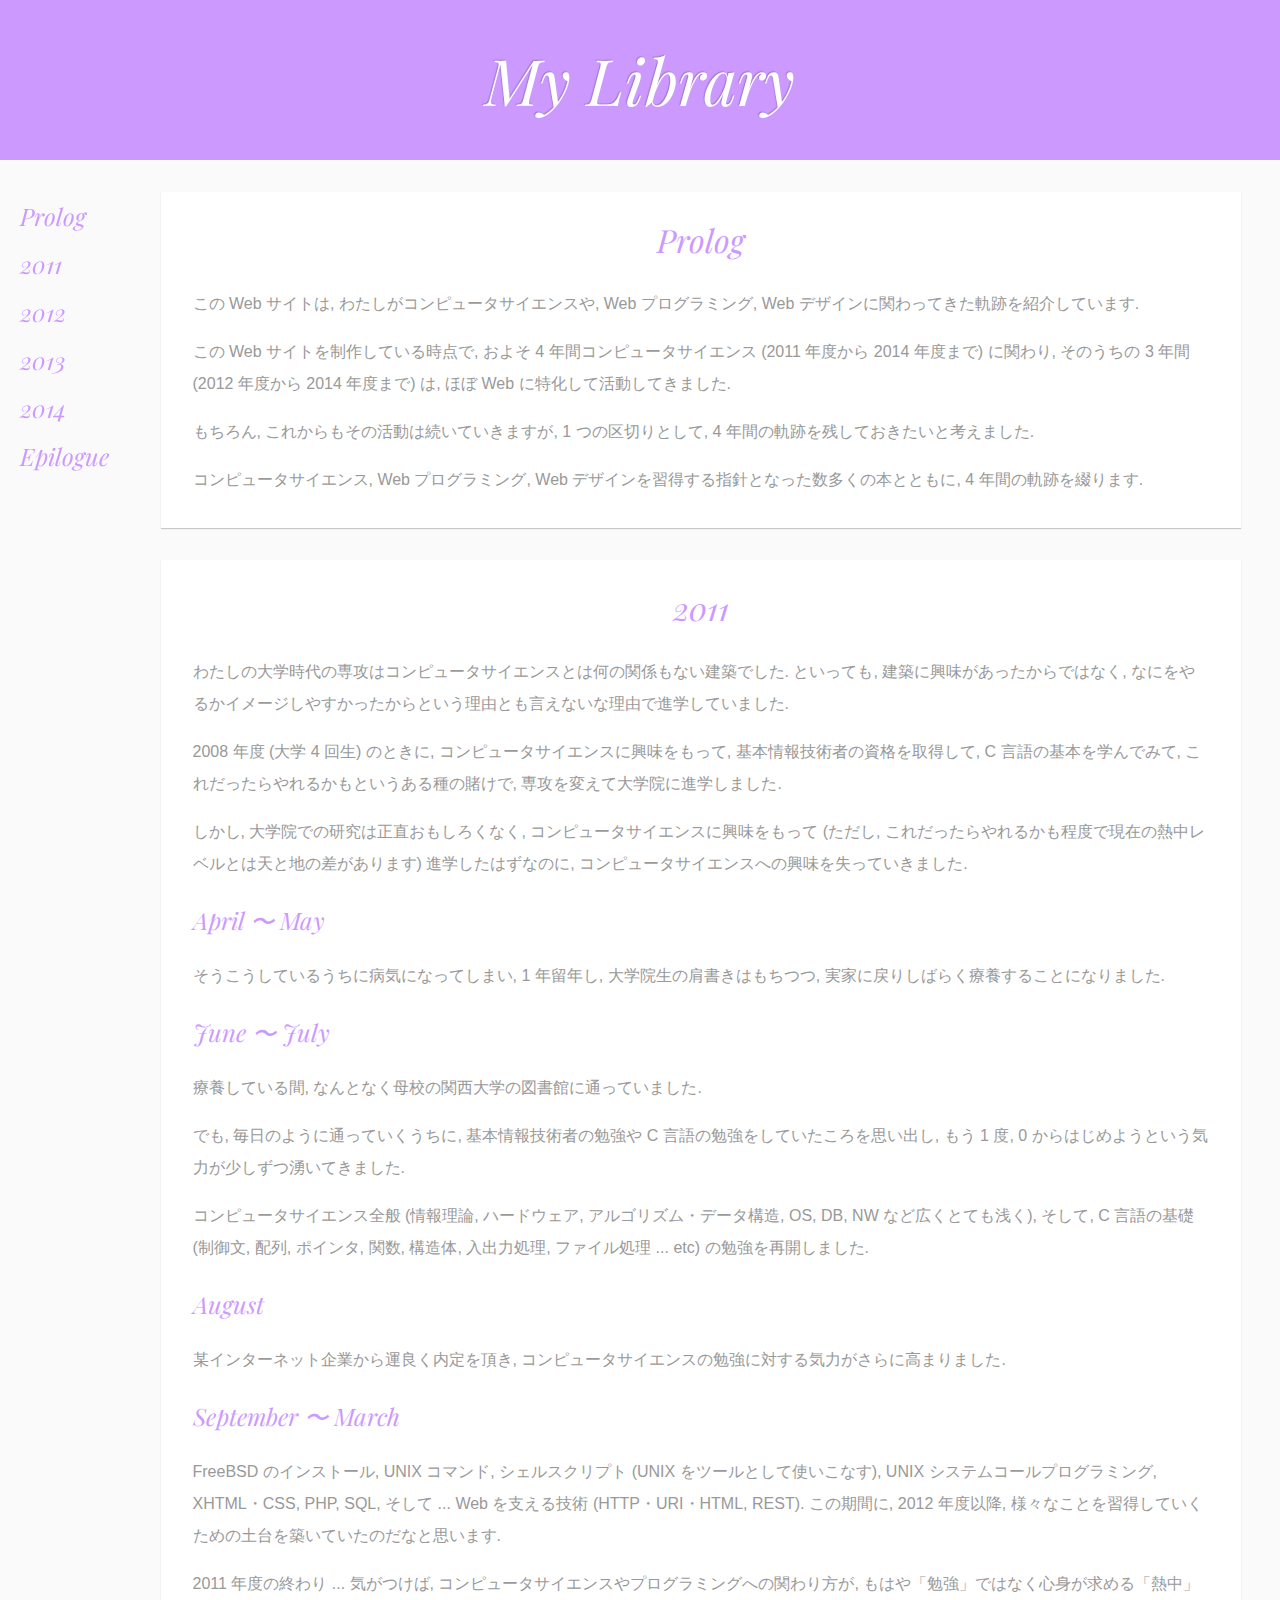
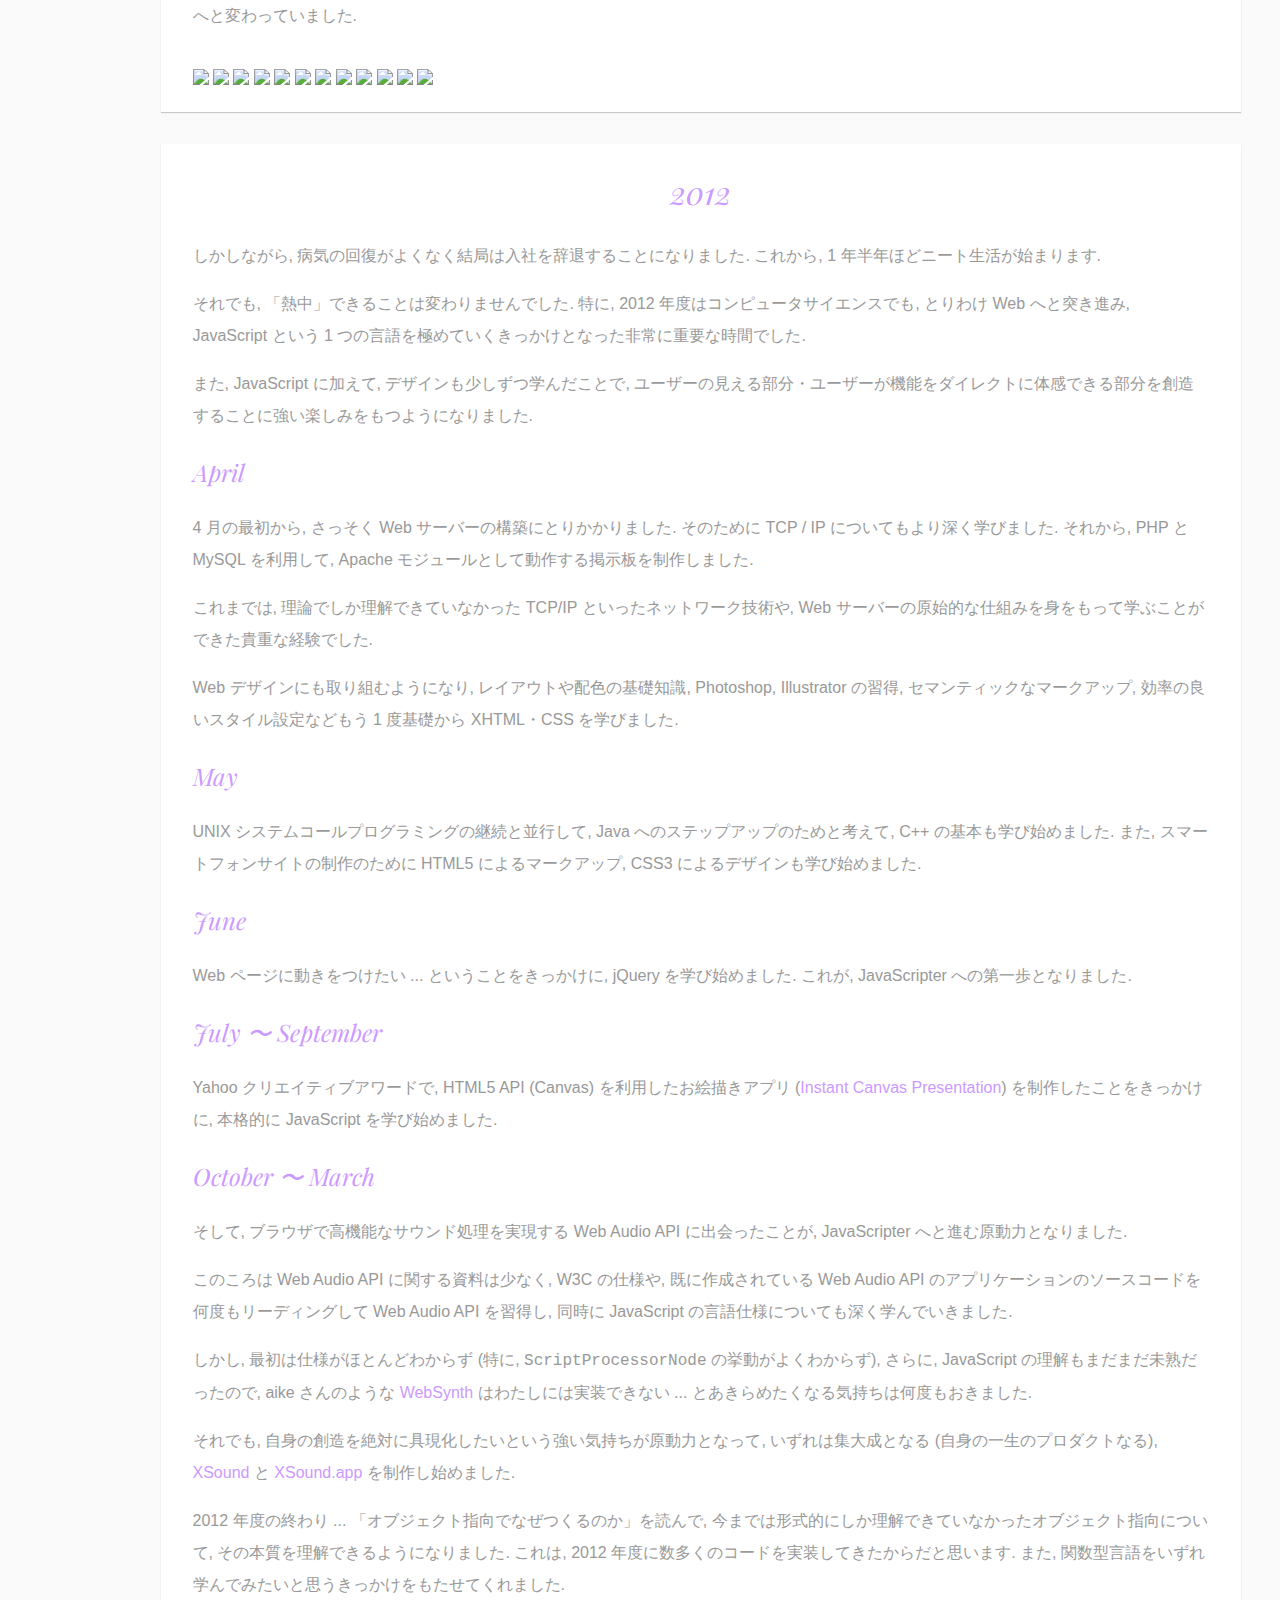
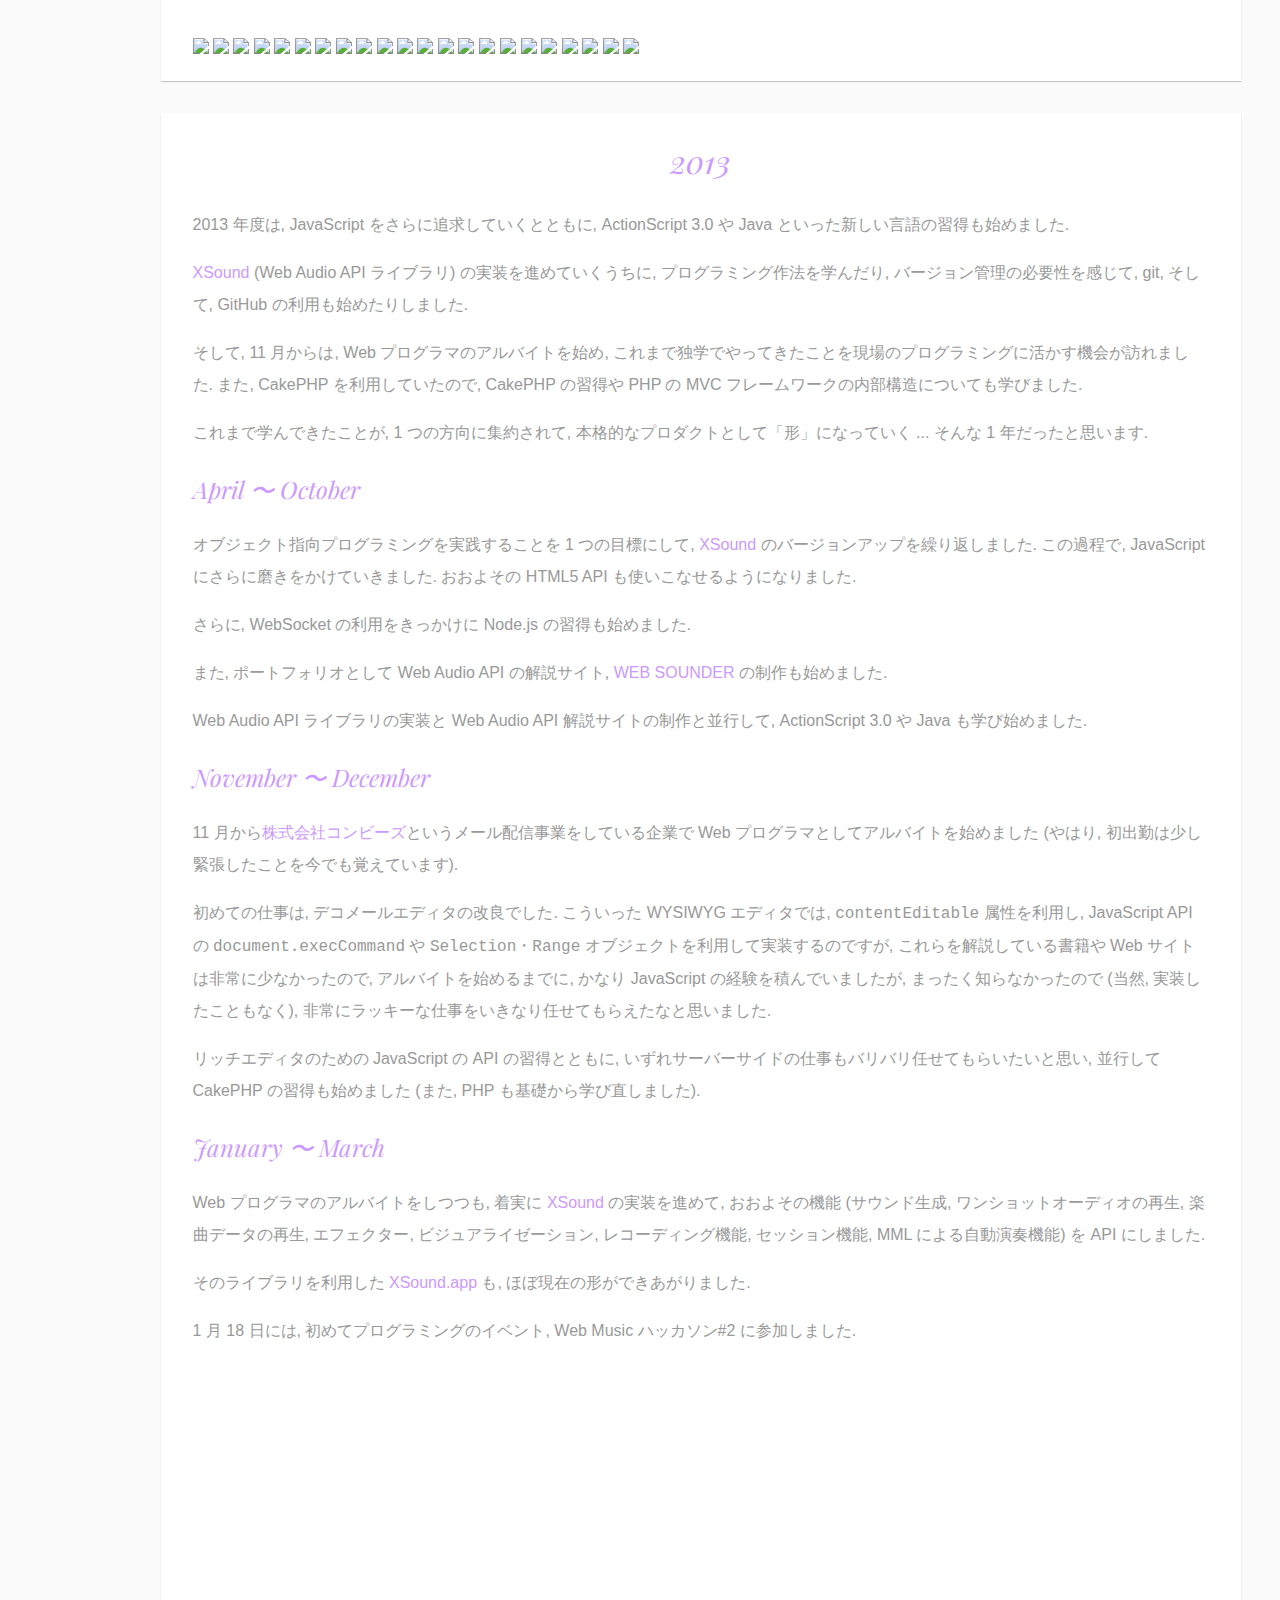
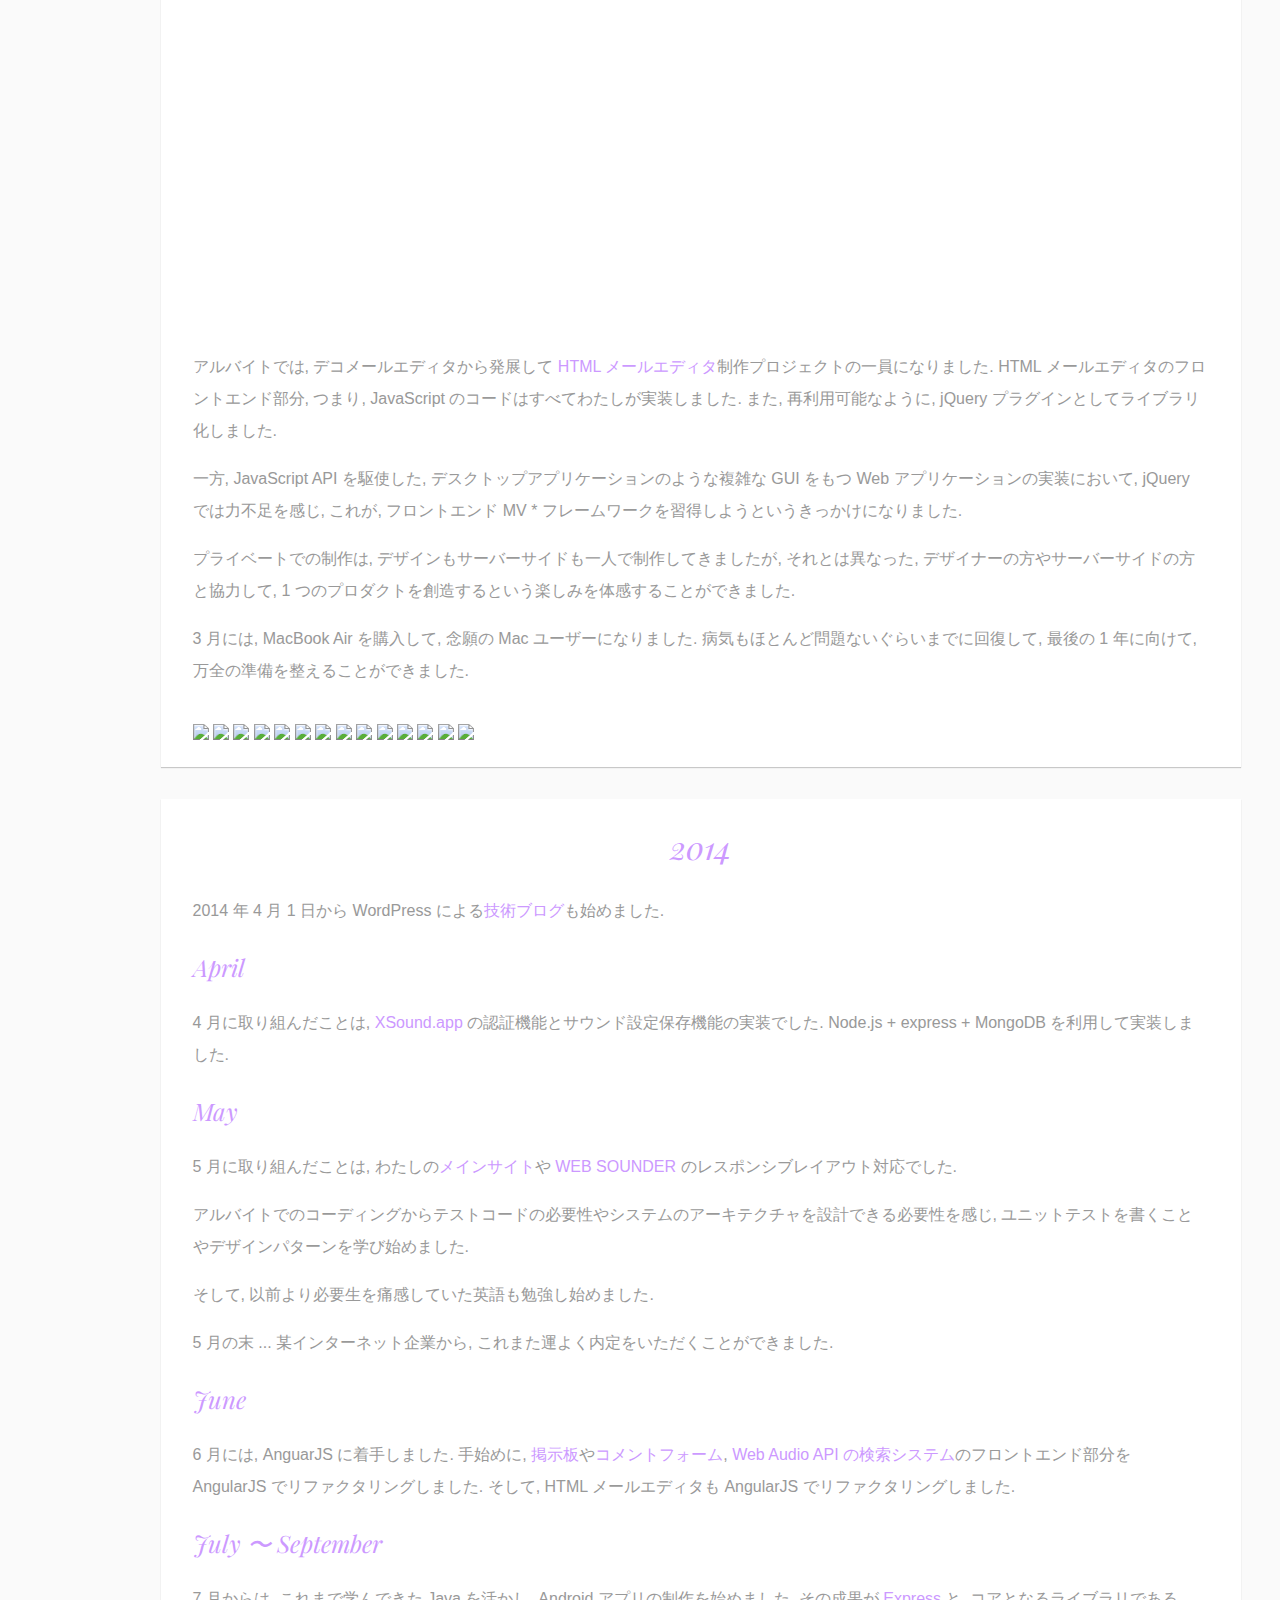
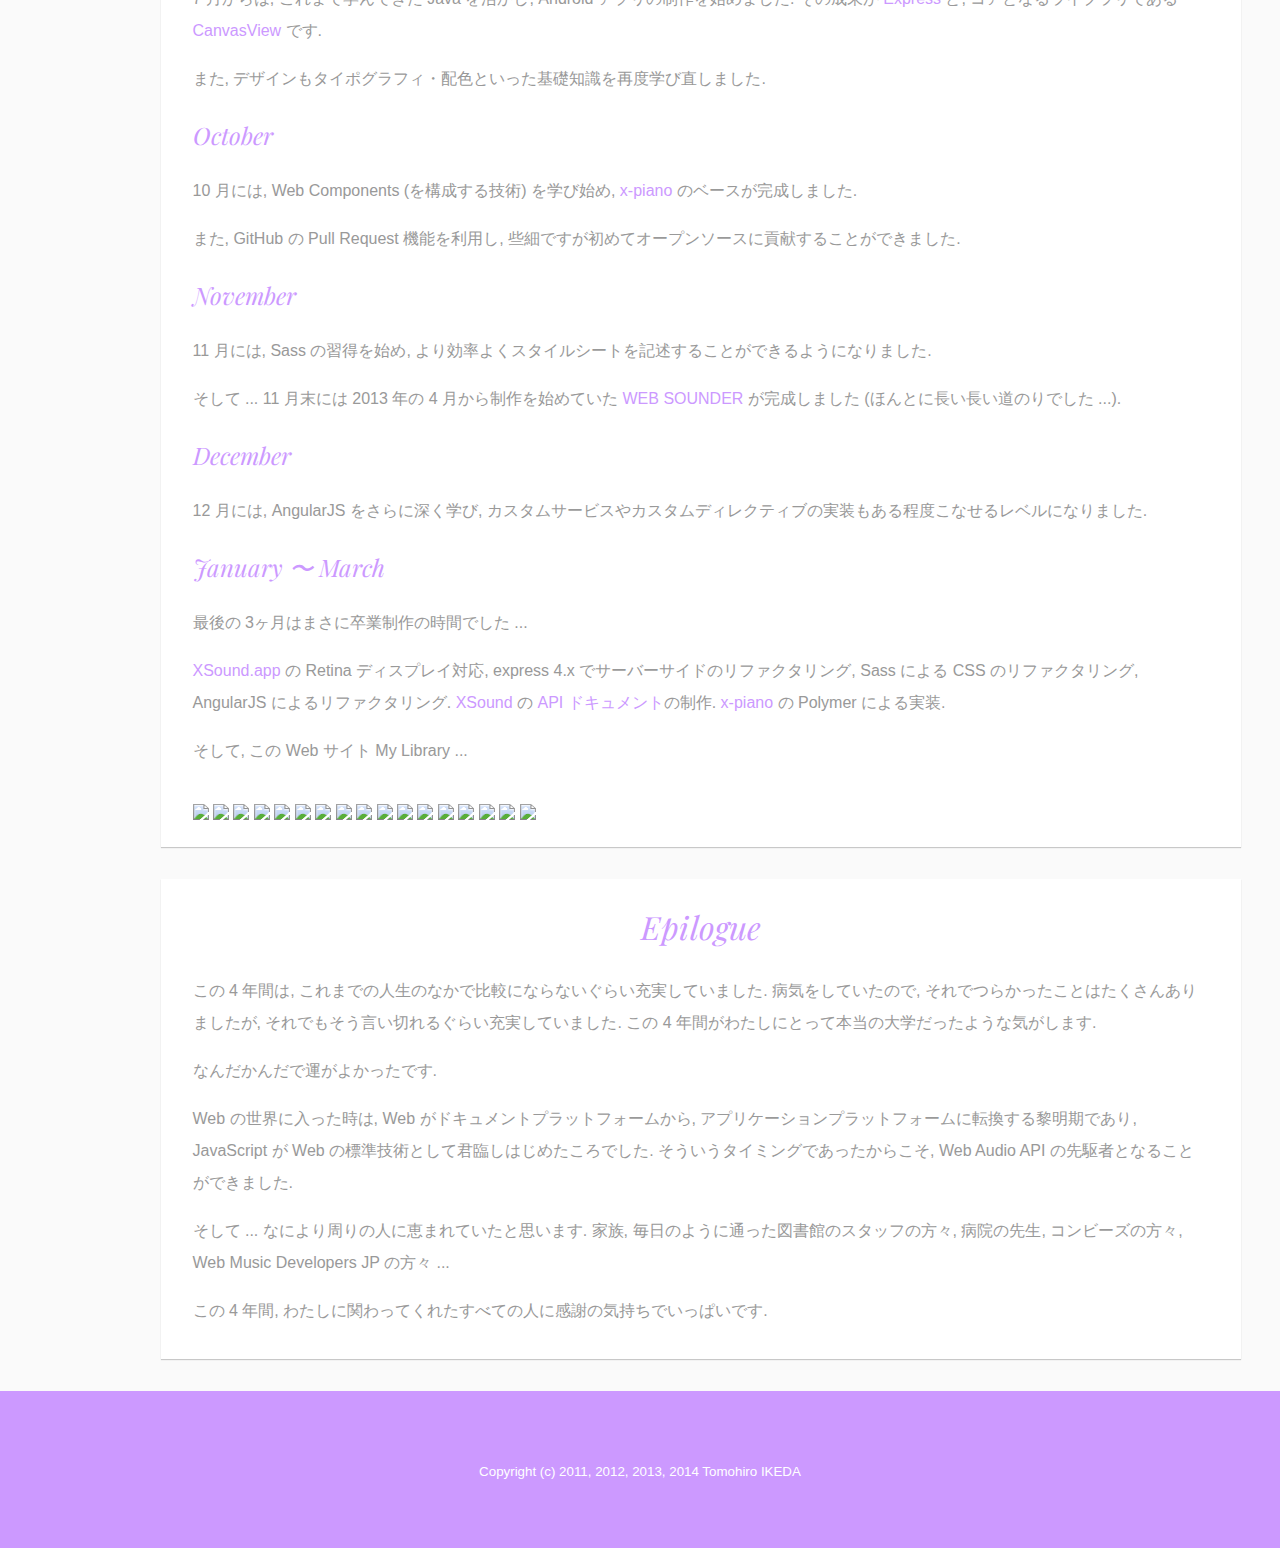
==== commit 1599cadd: "fix: Fix text in epilogue" ====
--- a/index.html
+++ b/index.html
@@ -326,7 +326,7 @@
         <article>
           <p>この 4 年間は, これまでの人生のなかで比較にならないぐらい充実していました. 病気をしていたので, それでつらかったことはたくさんありましたが, それでもそう言い切れるぐらい充実していました. この 4 年間がわたしにとって本当の大学だったような気がします.</p>
           <p>なんだかんだで運がよかったです.</p>
-          <p> Web の世界に入った時は, Web がアプリケーションプラットフォームに転換する黎明期であり, JavaScript が Web の標準技術として君臨しはじめたころでした. そういうタイミングであったからこそ, Web Audio API の先駆者となることができました.</p>
+          <p>Web の世界に入った時は, Web がドキュメントプラットフォームから, アプリケーションプラットフォームに転換する黎明期であり, JavaScript が Web の標準技術として君臨しはじめたころでした. そういうタイミングであったからこそ, Web Audio API の先駆者となることができました.</p>
           <p>そして ... なにより周りの人に恵まれていたと思います. 家族, 毎日のように通った図書館のスタッフの方々, 病院の先生, コンビーズの方々, Web Music Developers JP の方々 ...</p>
           <p>この 4 年間, わたしに関わってくれたすべての人に感謝の気持ちでいっぱいです.</p>
         </article>
--- a/app.css
+++ b/app.css
@@ -21,16 +21,11 @@
 }
 
 body {
-  font-family:
-  "ヒラギノ角ゴ Pro W3", "Hiragino Kaku Gothic Pro",
-  "メイリオ", Meiryo,
-  Osaka,
-  "ＭＳ Ｐゴシック", "MS PGothic",
-  sans-serif;
   display: grid;
   grid-template-rows: repeat(3, auto);
   grid-row-gap: 32px;
 
+  font-family: "Helvetica Neue", Arial, "Hiragino Kaku Gothic ProN", "Hiragino Sans", Meiryo, sans-serif;
   line-height: 2;
   color: #999;
 
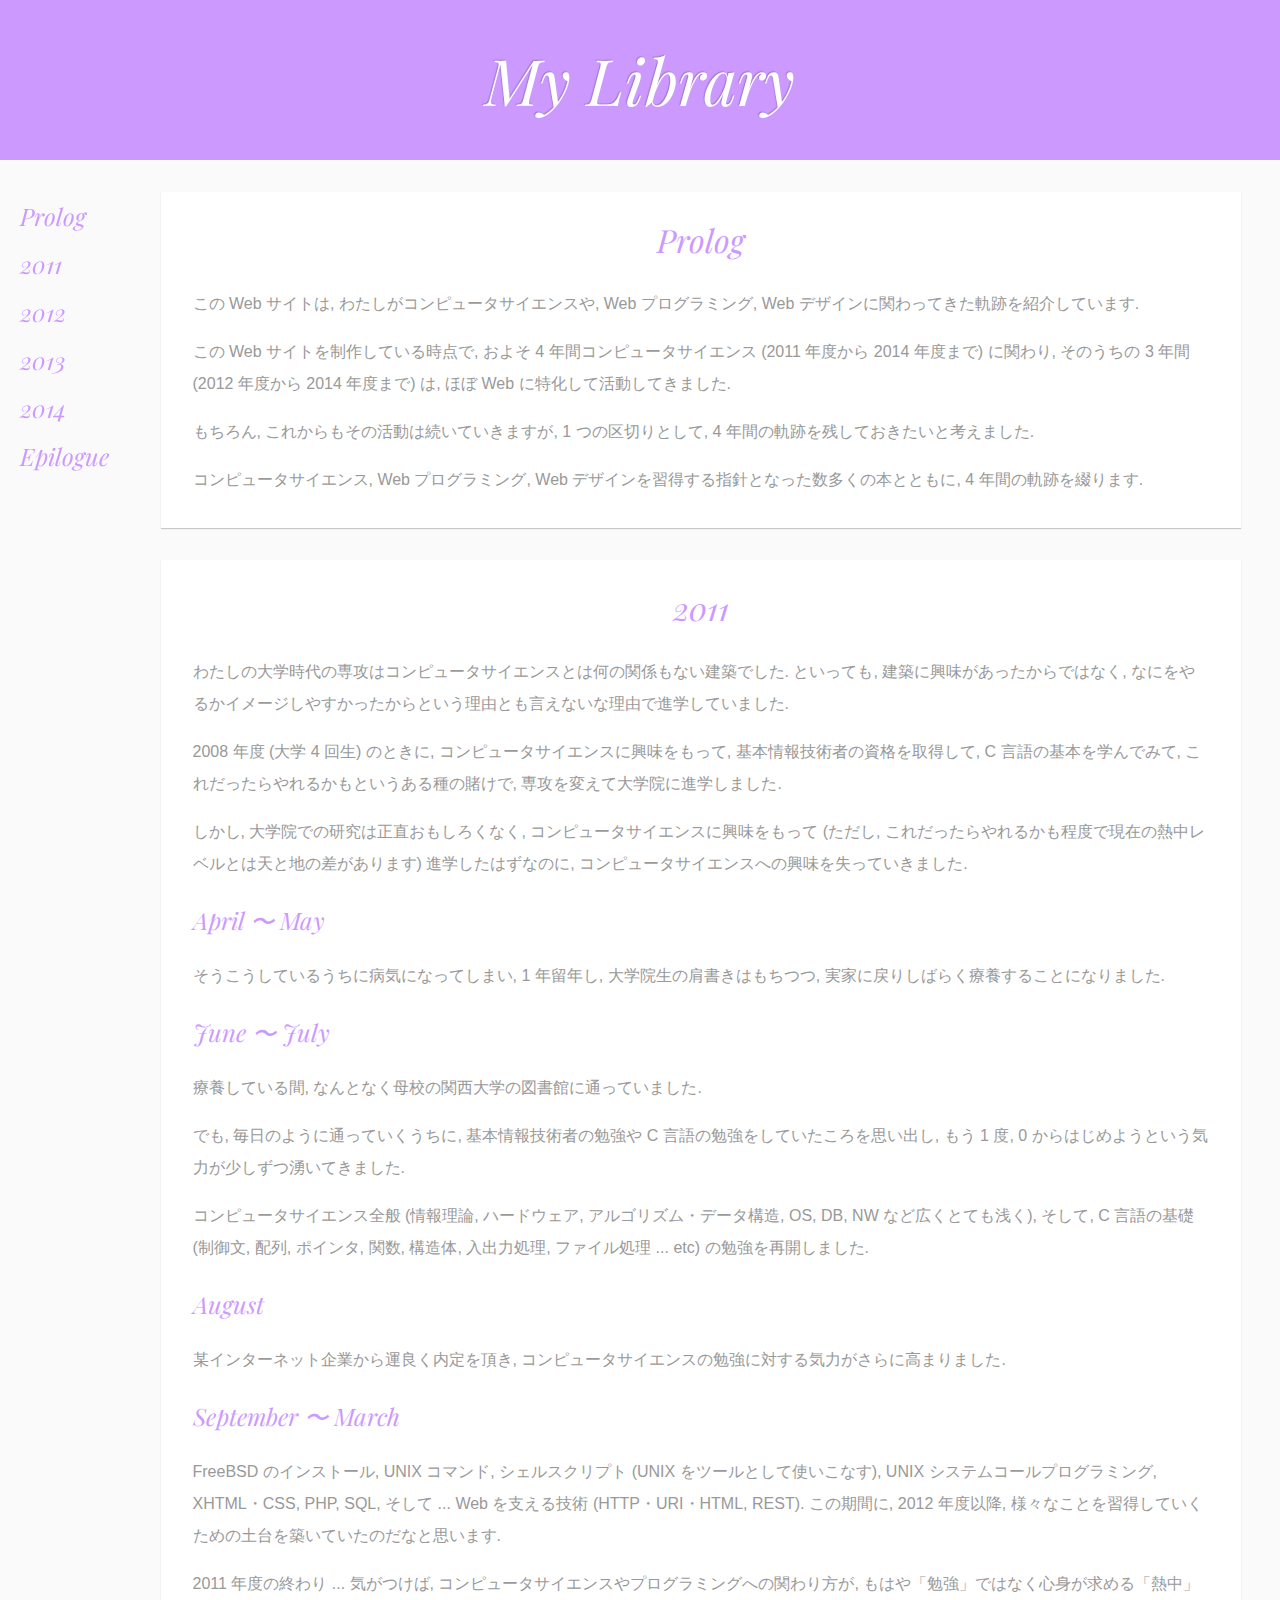
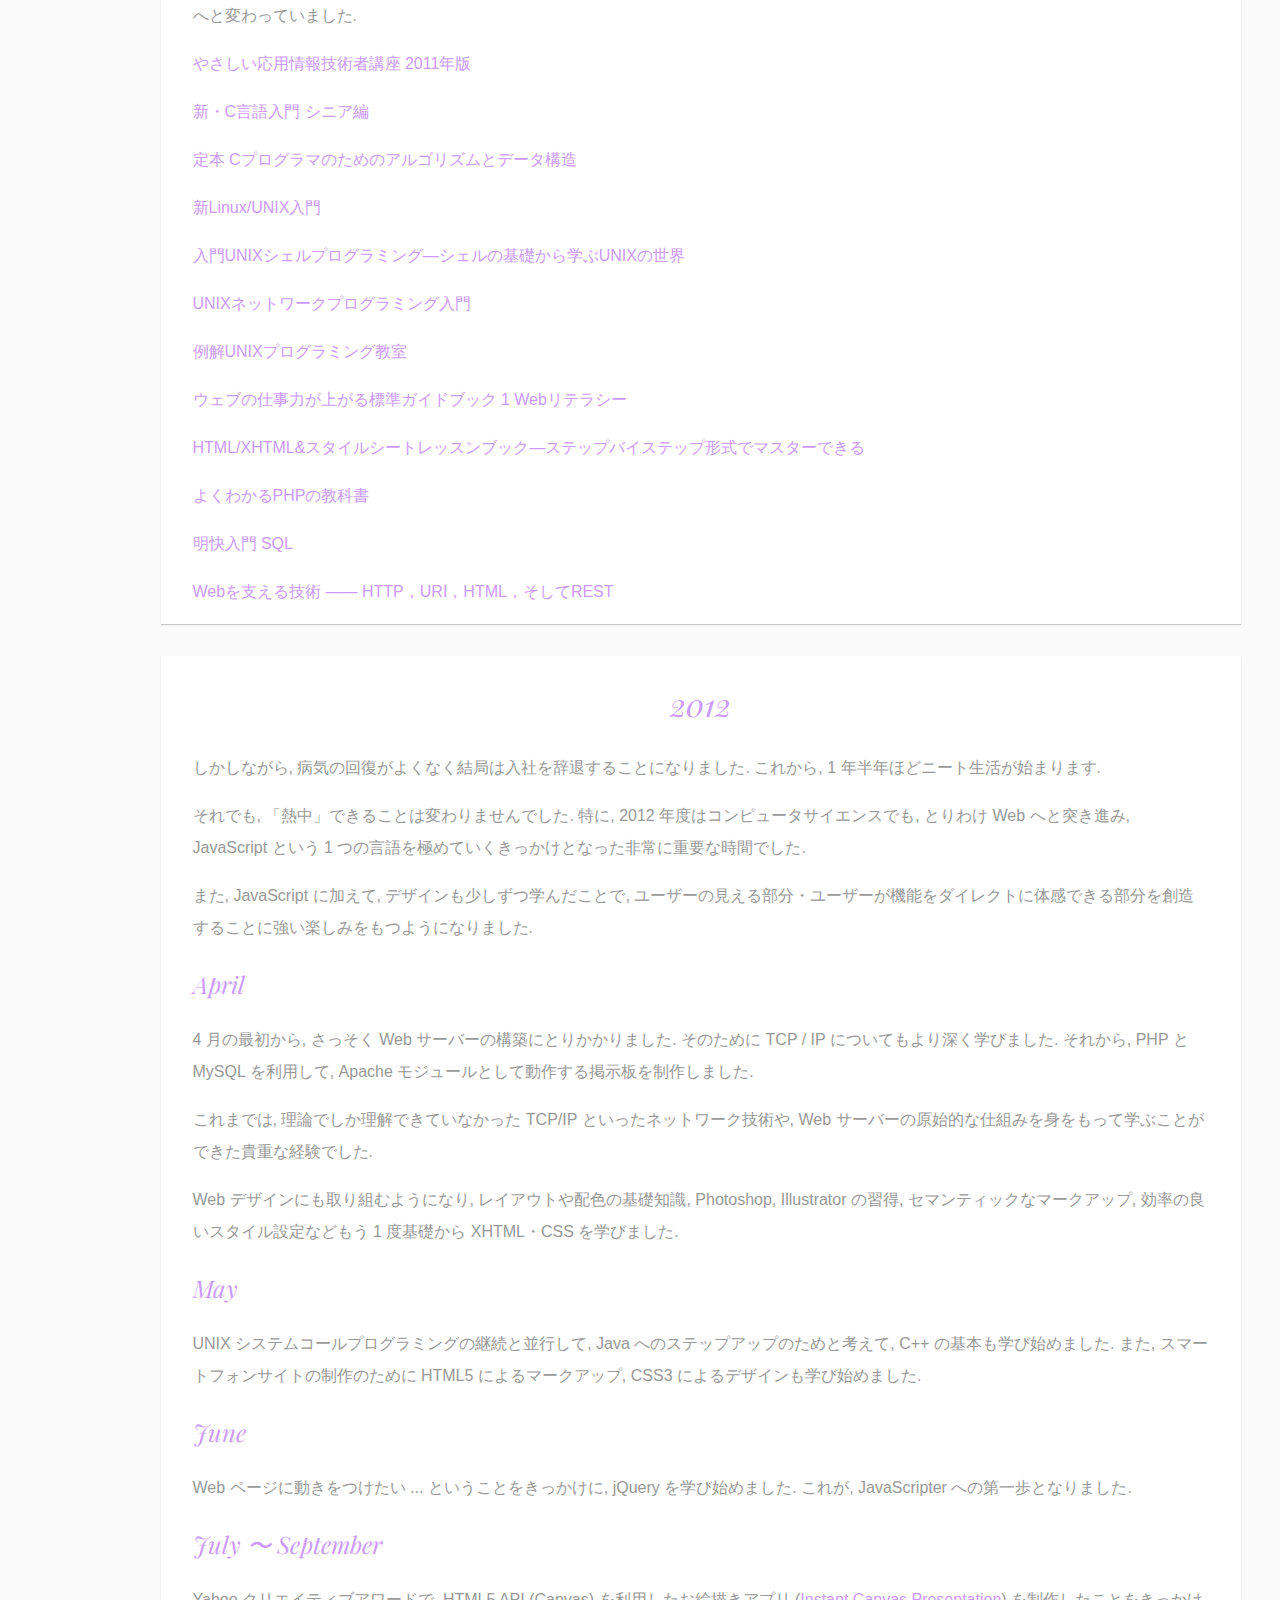
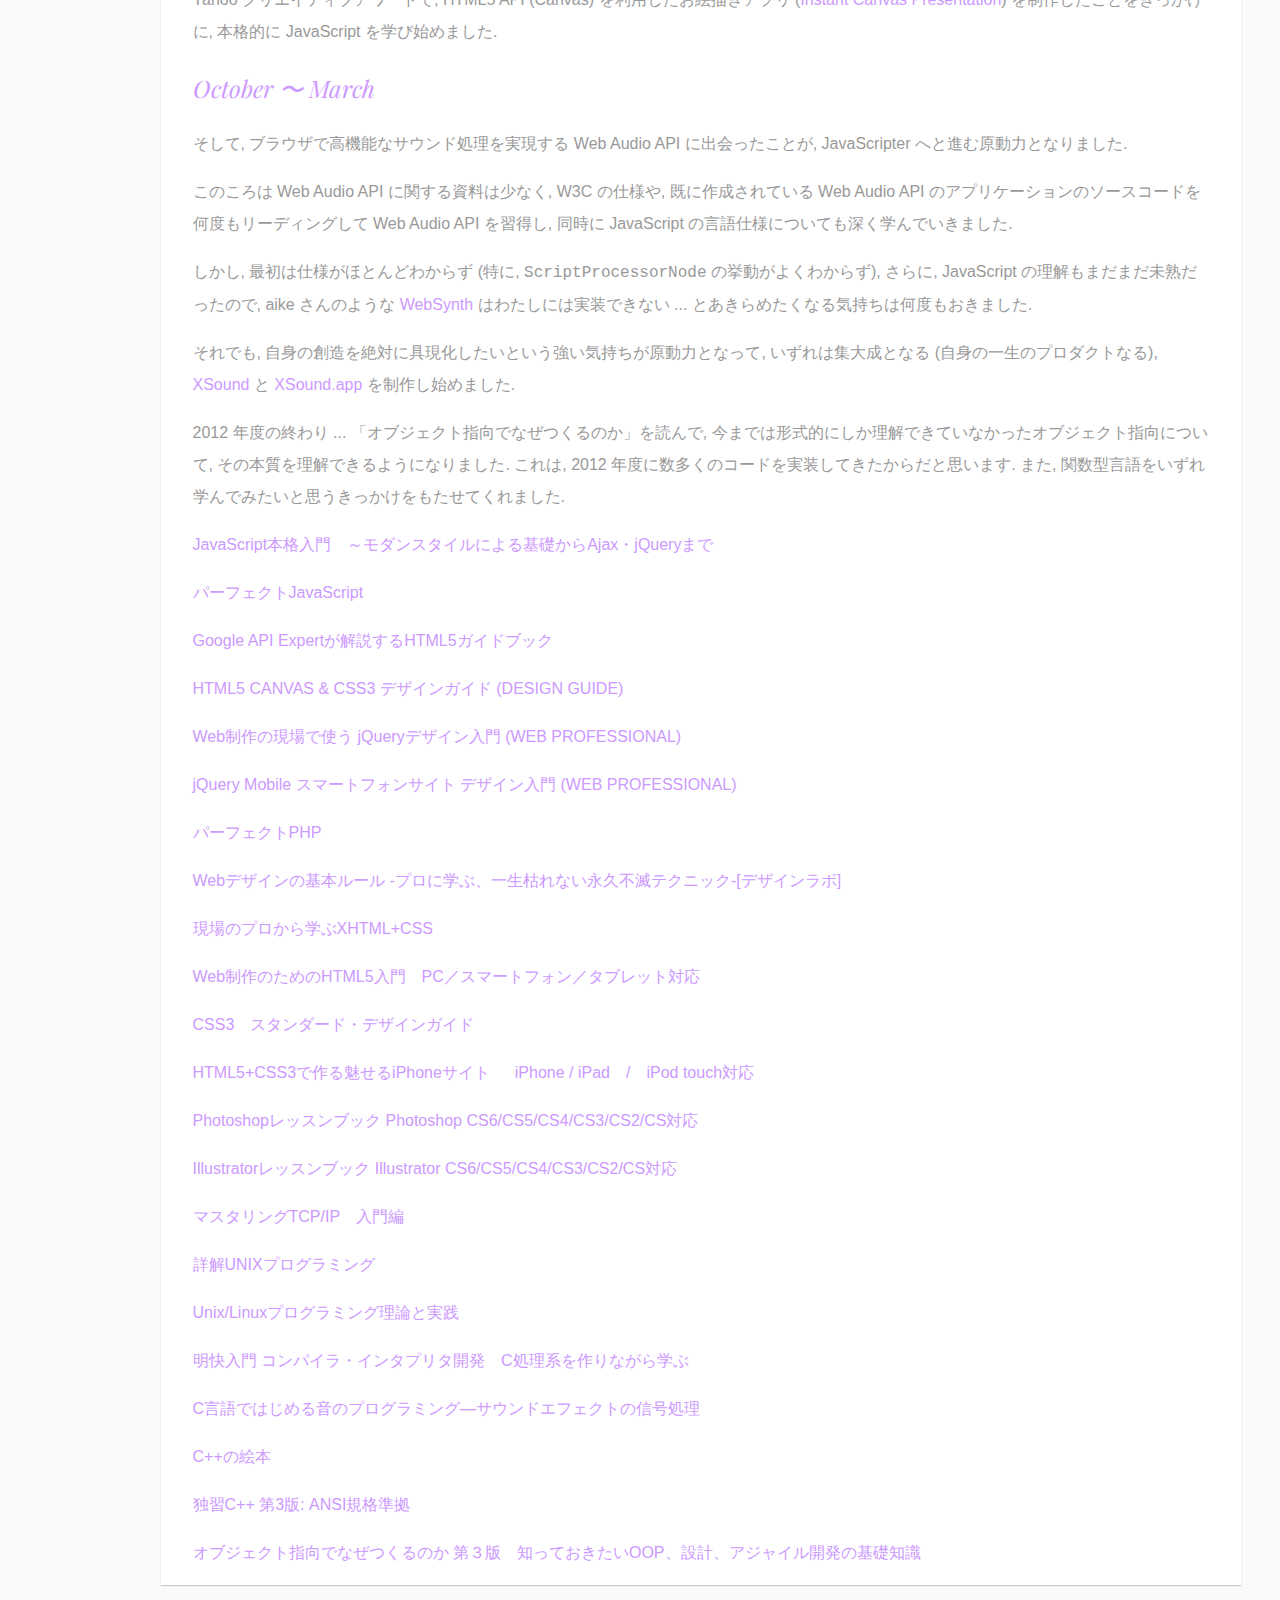
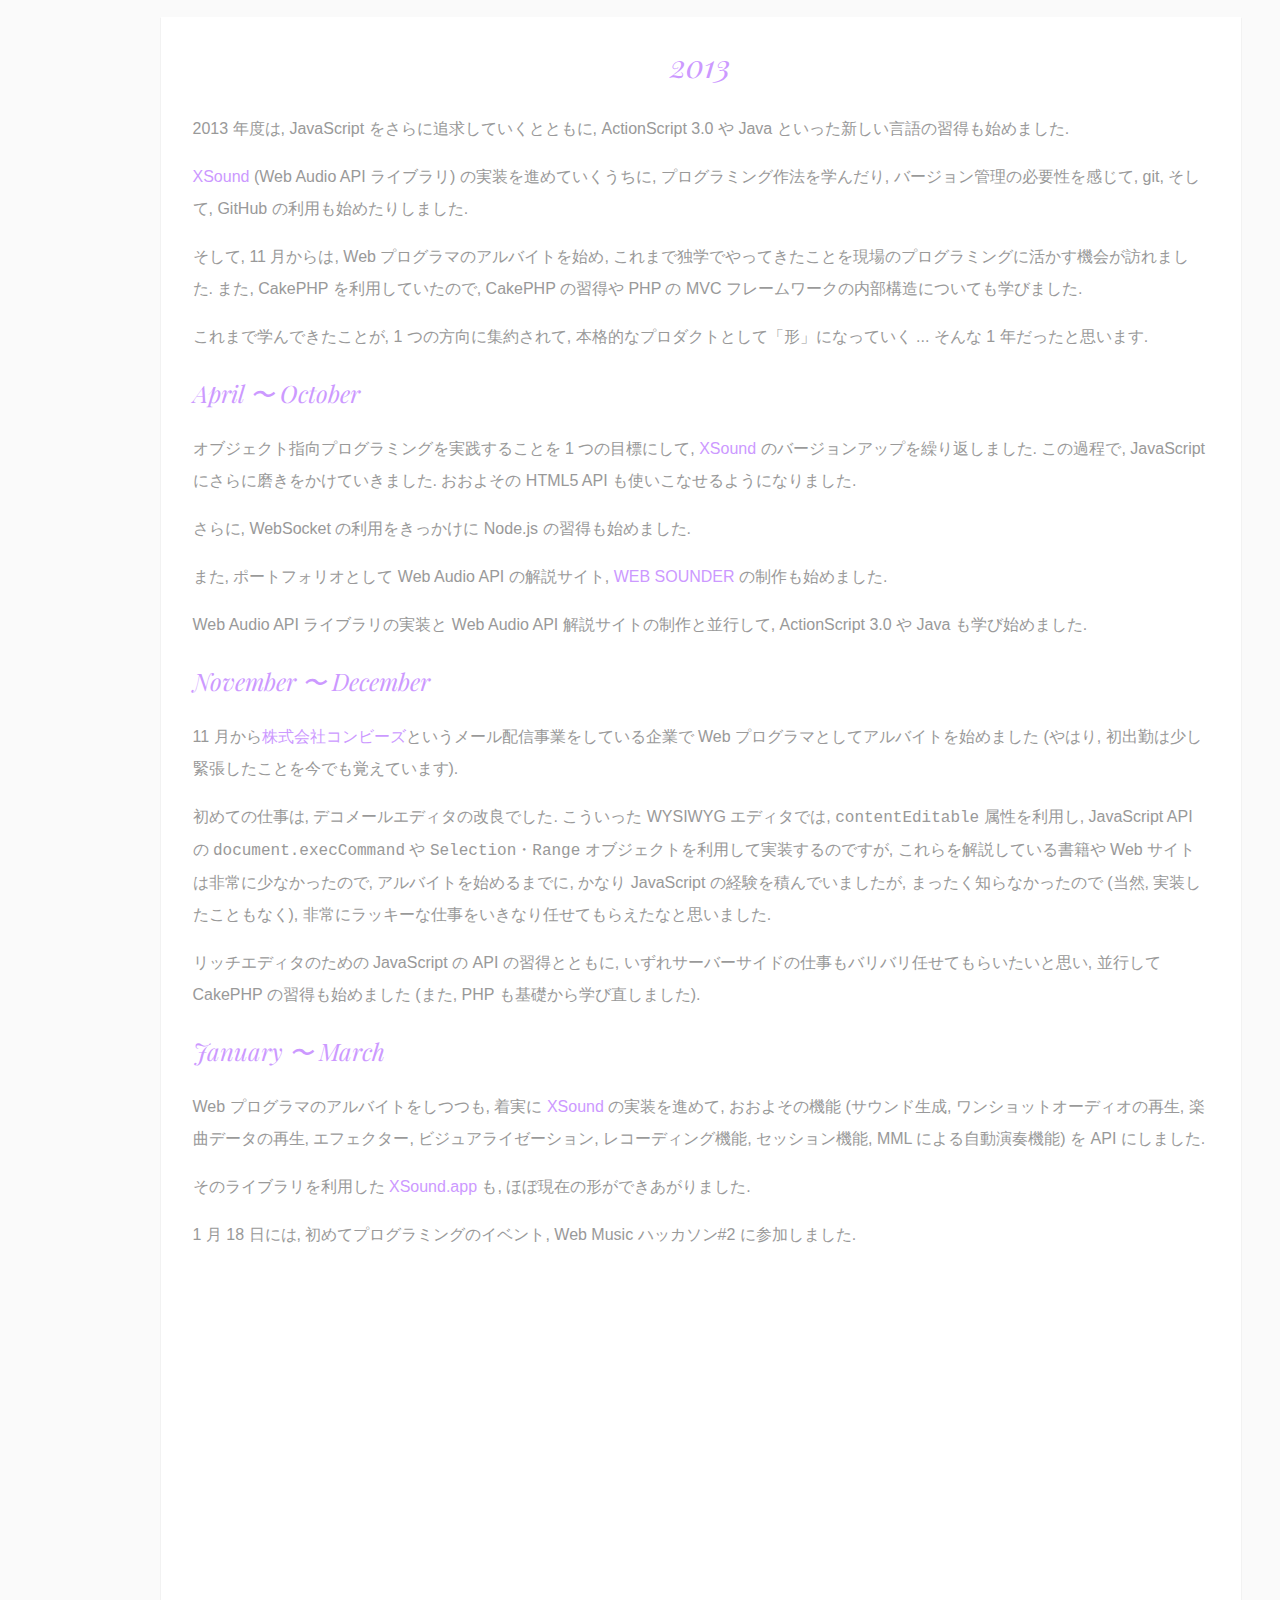
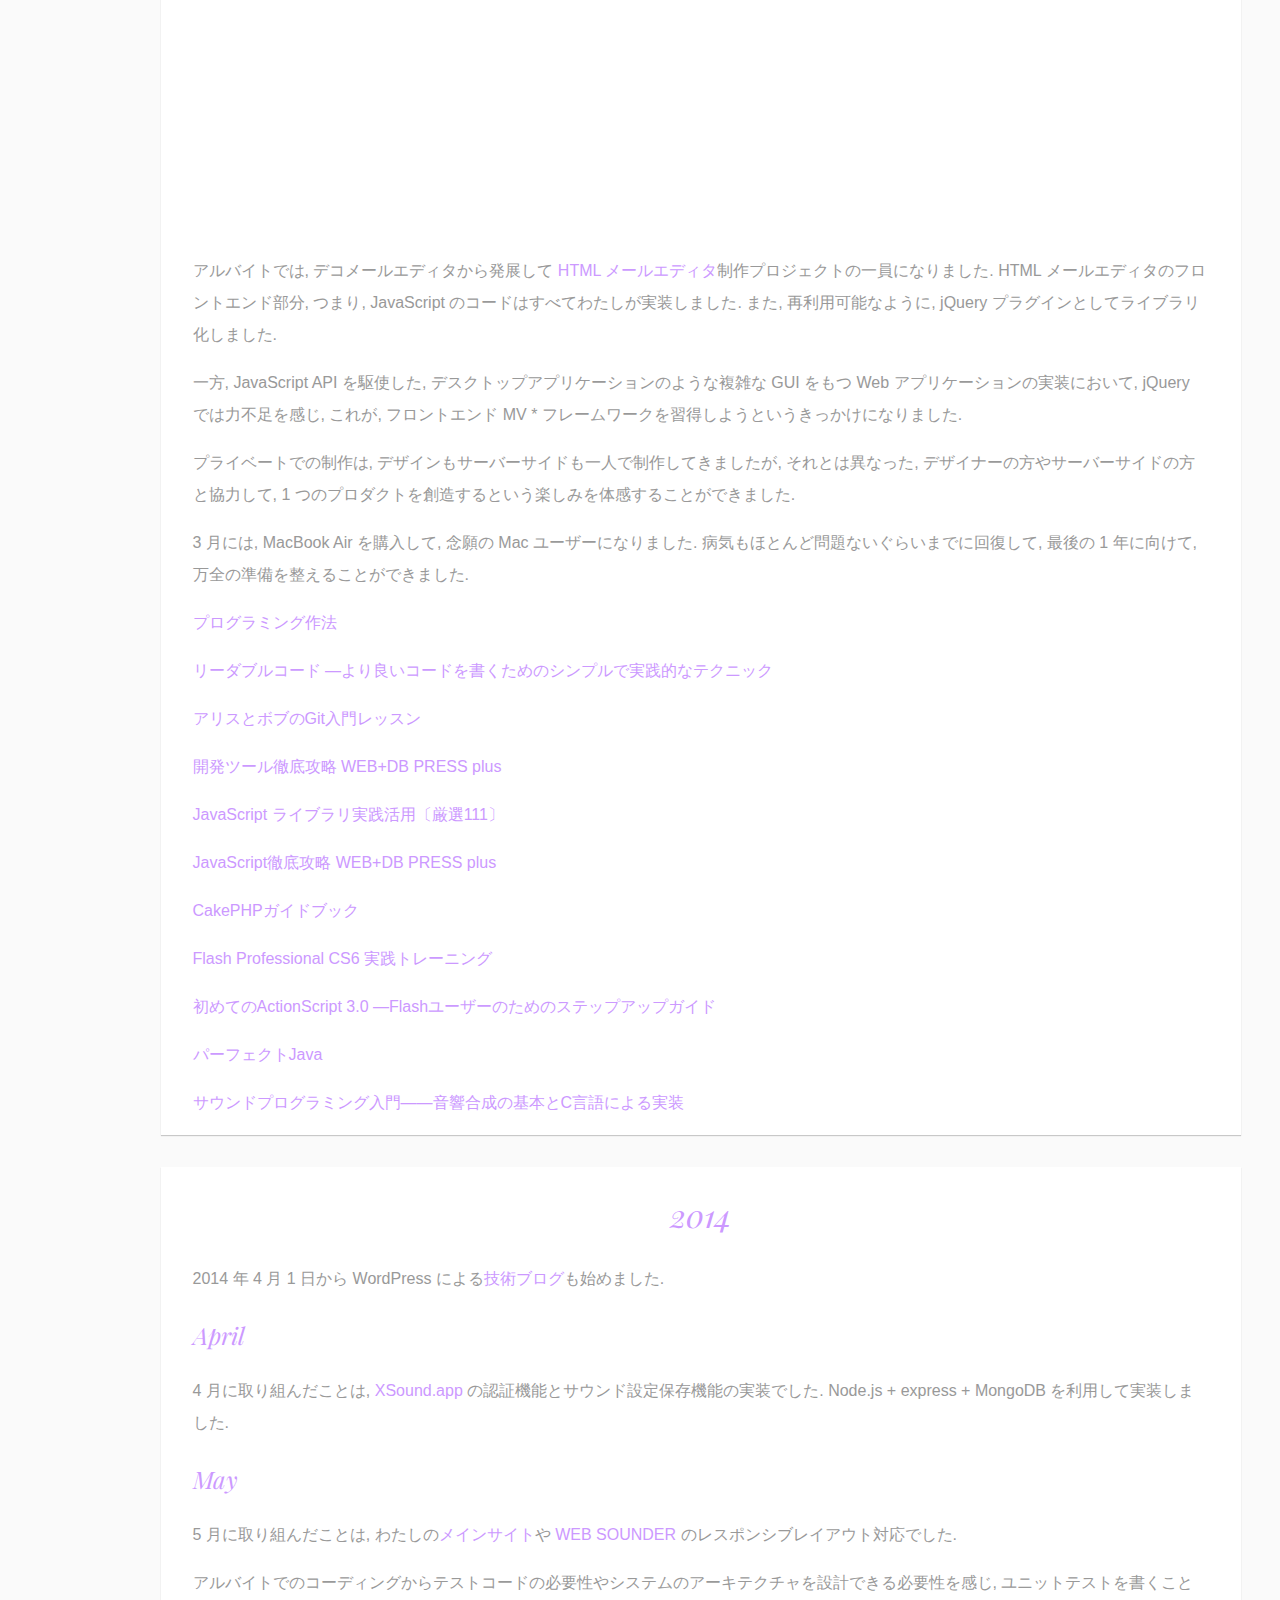
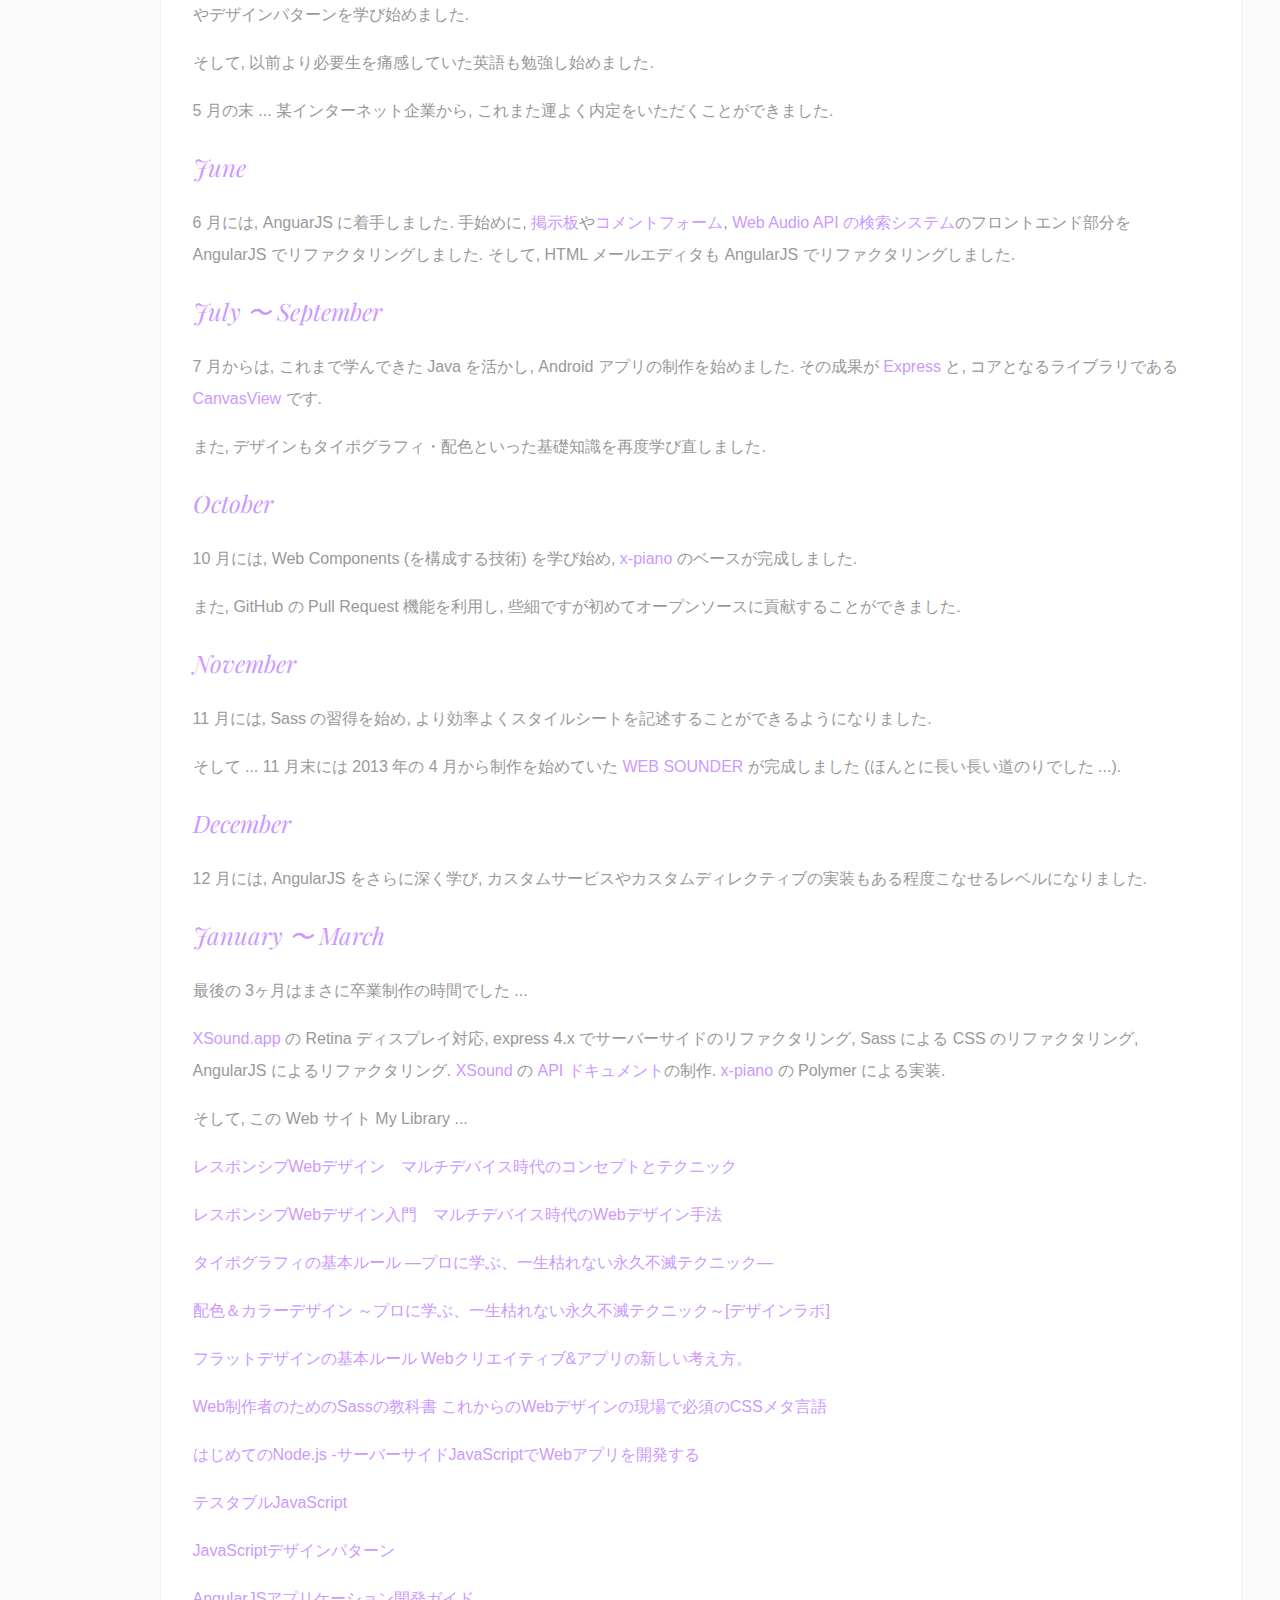
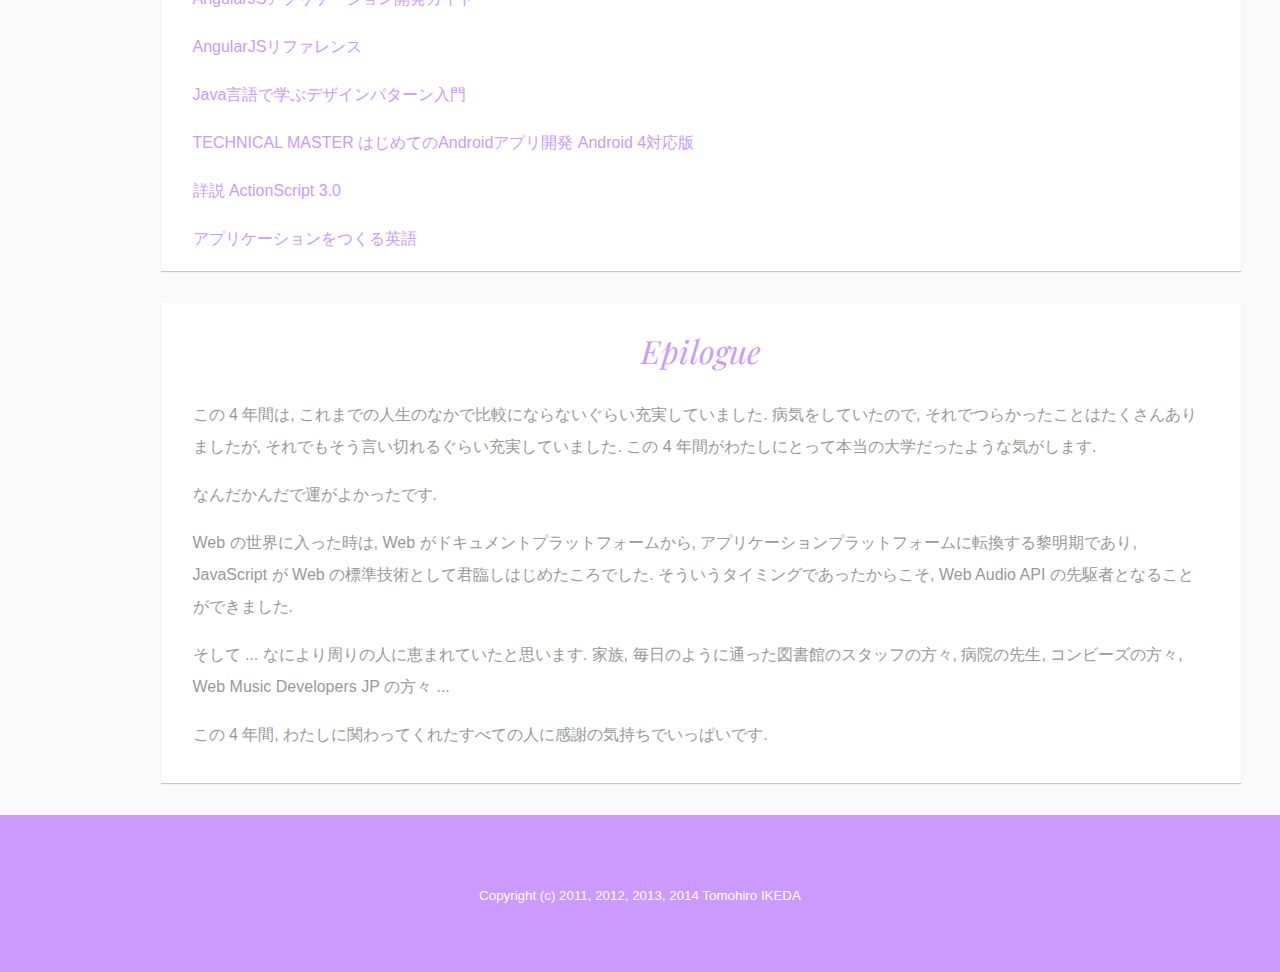
==== commit 0d9e3cf3: "feat: Use text link instead of widget link" ====
--- a/index.html
+++ b/index.html
@@ -86,18 +86,18 @@
         </article>
         <aside>
           <ul class="book-list">
-            <li><a target="_blank" href="https://www.amazon.co.jp/gp/product/4797362642/ref=as_li_tl?ie=UTF8&camp=247&creative=1211&creativeASIN=4797362642&linkCode=as2&tag=rilakkuma3x0b-22&linkId=790bd9d2e7f18dde670734ffc8dff27f" rel="noopener noreferrer"><img border="0" src="//ws-fe.amazon-adsystem.com/widgets/q?_encoding=UTF8&MarketPlace=JP&ASIN=4797362642&ServiceVersion=20070822&ID=AsinImage&WS=1&Format=_SL160_&tag=rilakkuma3x0b-22" /></a></li>
-            <li><a target="_blank" href="https://www.amazon.co.jp/gp/product/4797325623/ref=as_li_tl?ie=UTF8&camp=247&creative=1211&creativeASIN=4797325623&linkCode=as2&tag=rilakkuma3x0b-22&linkId=da5cd1d33963033d755da54a165f716d" rel="noopener noreferrer"><img border="0" src="//ws-fe.amazon-adsystem.com/widgets/q?_encoding=UTF8&MarketPlace=JP&ASIN=4797325623&ServiceVersion=20070822&ID=AsinImage&WS=1&Format=_SL160_&tag=rilakkuma3x0b-22" /></a></li>
-            <li><a target="_blank" href="https://www.amazon.co.jp/gp/product/4797304952/ref=as_li_tl?ie=UTF8&camp=247&creative=1211&creativeASIN=4797304952&linkCode=as2&tag=rilakkuma3x0b-22&linkId=21a8e668b0cb0e694c1f8bb567b4f506" rel="noopener noreferrer"><img border="0" src="//ws-fe.amazon-adsystem.com/widgets/q?_encoding=UTF8&MarketPlace=JP&ASIN=4797304952&ServiceVersion=20070822&ID=AsinImage&WS=1&Format=_SL160_&tag=rilakkuma3x0b-22" /></a></li>
-            <li><a target="_blank" href="https://www.amazon.co.jp/gp/product/4797327421/ref=as_li_tl?ie=UTF8&camp=247&creative=1211&creativeASIN=4797327421&linkCode=as2&tag=rilakkuma3x0b-22&linkId=5f05247422c8437f5ffd482f5e333cb3" rel="noopener noreferrer"><img border="0" src="//ws-fe.amazon-adsystem.com/widgets/q?_encoding=UTF8&MarketPlace=JP&ASIN=4797327421&ServiceVersion=20070822&ID=AsinImage&WS=1&Format=_SL160_&tag=rilakkuma3x0b-22" /></a></li>
-            <li><a target="_blank" href="https://www.amazon.co.jp/gp/product/4797321946/ref=as_li_tl?ie=UTF8&camp=247&creative=1211&creativeASIN=4797321946&linkCode=as2&tag=rilakkuma3x0b-22&linkId=369a64786206b05423d7f8d387838d86" rel="noopener noreferrer"><img border="0" src="//ws-fe.amazon-adsystem.com/widgets/q?_encoding=UTF8&MarketPlace=JP&ASIN=4797321946&ServiceVersion=20070822&ID=AsinImage&WS=1&Format=_SL160_&tag=rilakkuma3x0b-22" /></a></li>
-            <li><a target="_blank" href="https://www.amazon.co.jp/gp/product/4774117544/ref=as_li_tl?ie=UTF8&camp=247&creative=1211&creativeASIN=4774117544&linkCode=as2&tag=rilakkuma3x0b-22&linkId=73d634595d4b3c51d7ea0084c9686555" rel="noopener noreferrer"><img border="0" src="//ws-fe.amazon-adsystem.com/widgets/q?_encoding=UTF8&MarketPlace=JP&ASIN=4774117544&ServiceVersion=20070822&ID=AsinImage&WS=1&Format=_SL160_&tag=rilakkuma3x0b-22" /></a></li>
-            <li><a target="_blank" href="https://www.amazon.co.jp/gp/product/4894712660/ref=as_li_tl?ie=UTF8&camp=247&creative=1211&creativeASIN=4894712660&linkCode=as2&tag=rilakkuma3x0b-22&linkId=d4a6a4f86c870ca77421d461ef4632d1" rel="noopener noreferrer"><img border="0" src="//ws-fe.amazon-adsystem.com/widgets/q?_encoding=UTF8&MarketPlace=JP&ASIN=4894712660&ServiceVersion=20070822&ID=AsinImage&WS=1&Format=_SL160_&tag=rilakkuma3x0b-22" /></a></li>
-            <li><a target="_blank" href="https://www.amazon.co.jp/gp/product/4862671071/ref=as_li_tl?ie=UTF8&camp=247&creative=1211&creativeASIN=4862671071&linkCode=as2&tag=rilakkuma3x0b-22&linkId=34e1bbddf5438cfbcda2f2efa804749e" rel="noopener noreferrer"><img border="0" src="//ws-fe.amazon-adsystem.com/widgets/q?_encoding=UTF8&MarketPlace=JP&ASIN=4862671071&ServiceVersion=20070822&ID=AsinImage&WS=1&Format=_SL160_&tag=rilakkuma3x0b-22" /></a></li>
-            <li><a target="_blank" href="https://www.amazon.co.jp/gp/product/4883375412/ref=as_li_tl?ie=UTF8&camp=247&creative=1211&creativeASIN=4883375412&linkCode=as2&tag=rilakkuma3x0b-22&linkId=480b0506318c51b80417031e0b52d6fa" rel="noopener noreferrer"><img border="0" src="//ws-fe.amazon-adsystem.com/widgets/q?_encoding=UTF8&MarketPlace=JP&ASIN=4883375412&ServiceVersion=20070822&ID=AsinImage&WS=1&Format=_SL160_&tag=rilakkuma3x0b-22" /></a></li>
-            <li><a target="_blank" href="https://www.amazon.co.jp/gp/product/4839933146/ref=as_li_tl?ie=UTF8&camp=247&creative=1211&creativeASIN=4839933146&linkCode=as2&tag=rilakkuma3x0b-22&linkId=a15b728df0a71ed04d40465112401c18" rel="noopener noreferrer"><img border="0" src="//ws-fe.amazon-adsystem.com/widgets/q?_encoding=UTF8&MarketPlace=JP&ASIN=4839933146&ServiceVersion=20070822&ID=AsinImage&WS=1&Format=_SL160_&tag=rilakkuma3x0b-22" /></a></li>
-            <li><a target="_blank" href="https://www.amazon.co.jp/gp/product/B00TO6KL6O/ref=as_li_tl?ie=UTF8&camp=247&creative=1211&creativeASIN=B00TO6KL6O&linkCode=as2&tag=rilakkuma3x0b-22&linkId=52f63155d183de181b634bf17e1a63aa" rel="noopener noreferrer"><img border="0" src="//ws-fe.amazon-adsystem.com/widgets/q?_encoding=UTF8&MarketPlace=JP&ASIN=B00TO6KL6O&ServiceVersion=20070822&ID=AsinImage&WS=1&Format=_SL160_&tag=rilakkuma3x0b-22" /></a></li>
-            <li><a target="_blank" href="https://www.amazon.co.jp/gp/product/B07JK7FZH2/ref=as_li_tl?ie=UTF8&camp=247&creative=1211&creativeASIN=B07JK7FZH2&linkCode=as2&tag=rilakkuma3x0b-22&linkId=7dde924797575b00beb59948c84f7697" rel="noopener noreferrer"><img border="0" src="//ws-fe.amazon-adsystem.com/widgets/q?_encoding=UTF8&MarketPlace=JP&ASIN=B07JK7FZH2&ServiceVersion=20070822&ID=AsinImage&WS=1&Format=_SL160_&tag=rilakkuma3x0b-22" /></a></li>
+            <li><a target="_blank" href="https://www.amazon.co.jp/gp/product/4797362642/ref=as_li_tl?ie=UTF8&camp=247&creative=1211&creativeASIN=4797362642&linkCode=as2&tag=rilakkuma3x0b-22&linkId=790bd9d2e7f18dde670734ffc8dff27f" rel="noopener noreferrer">やさしい応用情報技術者講座 2011年版</a></li>
+            <li><a target="_blank" href="https://www.amazon.co.jp/gp/product/4797325623/ref=as_li_tl?ie=UTF8&camp=247&creative=1211&creativeASIN=4797325623&linkCode=as2&tag=rilakkuma3x0b-22&linkId=da5cd1d33963033d755da54a165f716d" rel="noopener noreferrer">新・C言語入門 シニア編</a></li>
+            <li><a target="_blank" href="https://www.amazon.co.jp/gp/product/4797304952/ref=as_li_tl?ie=UTF8&camp=247&creative=1211&creativeASIN=4797304952&linkCode=as2&tag=rilakkuma3x0b-22&linkId=21a8e668b0cb0e694c1f8bb567b4f506" rel="noopener noreferrer">定本 Cプログラマのためのアルゴリズムとデータ構造</a></li>
+            <li><a target="_blank" href="https://www.amazon.co.jp/gp/product/4797327421/ref=as_li_tl?ie=UTF8&camp=247&creative=1211&creativeASIN=4797327421&linkCode=as2&tag=rilakkuma3x0b-22&linkId=5f05247422c8437f5ffd482f5e333cb3" rel="noopener noreferrer">新Linux/UNIX入門</a></li>
+            <li><a target="_blank" href="https://www.amazon.co.jp/gp/product/4797321946/ref=as_li_tl?ie=UTF8&camp=247&creative=1211&creativeASIN=4797321946&linkCode=as2&tag=rilakkuma3x0b-22&linkId=369a64786206b05423d7f8d387838d86" rel="noopener noreferrer">入門UNIXシェルプログラミング―シェルの基礎から学ぶUNIXの世界</a></li>
+            <li><a target="_blank" href="https://www.amazon.co.jp/gp/product/4774117544/ref=as_li_tl?ie=UTF8&camp=247&creative=1211&creativeASIN=4774117544&linkCode=as2&tag=rilakkuma3x0b-22&linkId=73d634595d4b3c51d7ea0084c9686555" rel="noopener noreferrer">UNIXネットワークプログラミング入門</a></li>
+            <li><a target="_blank" href="https://www.amazon.co.jp/gp/product/4894712660/ref=as_li_tl?ie=UTF8&camp=247&creative=1211&creativeASIN=4894712660&linkCode=as2&tag=rilakkuma3x0b-22&linkId=d4a6a4f86c870ca77421d461ef4632d1" rel="noopener noreferrer">例解UNIXプログラミング教室</a></li>
+            <li><a target="_blank" href="https://www.amazon.co.jp/gp/product/4862671071/ref=as_li_tl?ie=UTF8&camp=247&creative=1211&creativeASIN=4862671071&linkCode=as2&tag=rilakkuma3x0b-22&linkId=34e1bbddf5438cfbcda2f2efa804749e" rel="noopener noreferrer">ウェブの仕事力が上がる標準ガイドブック 1 Webリテラシー</a></li>
+            <li><a target="_blank" href="https://www.amazon.co.jp/gp/product/4883375412/ref=as_li_tl?ie=UTF8&camp=247&creative=1211&creativeASIN=4883375412&linkCode=as2&tag=rilakkuma3x0b-22&linkId=480b0506318c51b80417031e0b52d6fa" rel="noopener noreferrer">HTML/XHTML&スタイルシートレッスンブック―ステップバイステップ形式でマスターできる</a></li>
+            <li><a target="_blank" href="https://www.amazon.co.jp/gp/product/4839933146/ref=as_li_tl?ie=UTF8&camp=247&creative=1211&creativeASIN=4839933146&linkCode=as2&tag=rilakkuma3x0b-22&linkId=a15b728df0a71ed04d40465112401c18" rel="noopener noreferrer">よくわかるPHPの教科書</a></li>
+            <li><a target="_blank" href="https://www.amazon.co.jp/gp/product/B00TO6KL6O/ref=as_li_tl?ie=UTF8&camp=247&creative=1211&creativeASIN=B00TO6KL6O&linkCode=as2&tag=rilakkuma3x0b-22&linkId=52f63155d183de181b634bf17e1a63aa" rel="noopener noreferrer">明快入門 SQL</a></li>
+            <li><a target="_blank" href="https://www.amazon.co.jp/gp/product/B07JK7FZH2/ref=as_li_tl?ie=UTF8&camp=247&creative=1211&creativeASIN=B07JK7FZH2&linkCode=as2&tag=rilakkuma3x0b-22&linkId=7dde924797575b00beb59948c84f7697" rel="noopener noreferrer">Webを支える技術 ―― HTTP，URI，HTML，そしてREST</a></li>
           </ul>
         </aside>
       </section>
@@ -149,28 +149,28 @@
         </article>
         <aside>
           <ul class="book-list">
-            <li><a target="_blank" href="https://www.amazon.co.jp/gp/product/4774144665/ref=as_li_tl?ie=UTF8&camp=247&creative=1211&creativeASIN=4774144665&linkCode=as2&tag=rilakkuma3x0b-22&linkId=f6fdf107fa980d0fe43f6f00e0921315" rel="noopener noreferrer"><img border="0" src="//ws-fe.amazon-adsystem.com/widgets/q?_encoding=UTF8&MarketPlace=JP&ASIN=4774144665&ServiceVersion=20070822&ID=AsinImage&WS=1&Format=_SL160_&tag=rilakkuma3x0b-22" /></a></li>
-            <li><a target="_blank" href="https://www.amazon.co.jp/gp/product/477414813X/ref=as_li_tl?ie=UTF8&camp=247&creative=1211&creativeASIN=477414813X&linkCode=as2&tag=rilakkuma3x0b-22&linkId=54f5755f3de0c38f381262bbcd5d65f4" rel="noopener noreferrer"><img border="0" src="//ws-fe.amazon-adsystem.com/widgets/q?_encoding=UTF8&MarketPlace=JP&ASIN=477414813X&ServiceVersion=20070822&ID=AsinImage&WS=1&Format=_SL160_&tag=rilakkuma3x0b-22" /></a></li>
-            <li><a target="_blank" href="https://www.amazon.co.jp/gp/product/4844329278/ref=as_li_tl?ie=UTF8&camp=247&creative=1211&creativeASIN=4844329278&linkCode=as2&tag=rilakkuma3x0b-22&linkId=4f43316dbf70b1e798b5953c9f52af8a" rel="noopener noreferrer"><img border="0" src="//ws-fe.amazon-adsystem.com/widgets/q?_encoding=UTF8&MarketPlace=JP&ASIN=4844329278&ServiceVersion=20070822&ID=AsinImage&WS=1&Format=_SL160_&tag=rilakkuma3x0b-22" /></a></li>
-            <li><a target="_blank" href="https://www.amazon.co.jp/gp/product/4774149705/ref=as_li_tl?ie=UTF8&camp=247&creative=1211&creativeASIN=4774149705&linkCode=as2&tag=rilakkuma3x0b-22&linkId=8556f8eefa03bc4c2a6b240ca2fc27d0" rel="noopener noreferrer"><img border="0" src="//ws-fe.amazon-adsystem.com/widgets/q?_encoding=UTF8&MarketPlace=JP&ASIN=4774149705&ServiceVersion=20070822&ID=AsinImage&WS=1&Format=_SL160_&tag=rilakkuma3x0b-22" /></a></li>
-            <li><a target="_blank" href="https://www.amazon.co.jp/gp/product/4048684116/ref=as_li_tl?ie=UTF8&camp=247&creative=1211&creativeASIN=4048684116&linkCode=as2&tag=rilakkuma3x0b-22&linkId=0016f1dd33e6d46ac427954f16ea7654" rel="noopener noreferrer"><img border="0" src="//ws-fe.amazon-adsystem.com/widgets/q?_encoding=UTF8&MarketPlace=JP&ASIN=4048684116&ServiceVersion=20070822&ID=AsinImage&WS=1&Format=_SL160_&tag=rilakkuma3x0b-22" /></a></li>
-            <li><a target="_blank" href="https://www.amazon.co.jp/gp/product/4048706691/ref=as_li_tl?ie=UTF8&camp=247&creative=1211&creativeASIN=4048706691&linkCode=as2&tag=rilakkuma3x0b-22&linkId=82969dda5f243dde928703d16552aa49" rel="noopener noreferrer"><img border="0" src="//ws-fe.amazon-adsystem.com/widgets/q?_encoding=UTF8&MarketPlace=JP&ASIN=4048706691&ServiceVersion=20070822&ID=AsinImage&WS=1&Format=_SL160_&tag=rilakkuma3x0b-22" /></a></li>
-            <li><a target="_blank" href="https://www.amazon.co.jp/gp/product/B00P0UDWQY/ref=as_li_tl?ie=UTF8&camp=247&creative=1211&creativeASIN=B00P0UDWQY&linkCode=as2&tag=rilakkuma3x0b-22&linkId=8a03410038b5098ffb978b756580d2a0" rel="noopener noreferrer"><img border="0" src="//ws-fe.amazon-adsystem.com/widgets/q?_encoding=UTF8&MarketPlace=JP&ASIN=B00P0UDWQY&ServiceVersion=20070822&ID=AsinImage&WS=1&Format=_SL160_&tag=rilakkuma3x0b-22" /></a></li>
-            <li><a target="_blank" href="https://www.amazon.co.jp/gp/product/4797354437/ref=as_li_tl?ie=UTF8&camp=247&creative=1211&creativeASIN=4797354437&linkCode=as2&tag=rilakkuma3x0b-22&linkId=1af9ae7fb58b24052b6e51d30530ab4e" rel="noopener noreferrer"><img border="0" src="//ws-fe.amazon-adsystem.com/widgets/q?_encoding=UTF8&MarketPlace=JP&ASIN=4797354437&ServiceVersion=20070822&ID=AsinImage&WS=1&Format=_SL160_&tag=rilakkuma3x0b-22" /></a></li>
-            <li><a target="_blank" href="https://www.amazon.co.jp/gp/product/B00KFUKEEC/ref=as_li_tl?ie=UTF8&camp=247&creative=1211&creativeASIN=B00KFUKEEC&linkCode=as2&tag=rilakkuma3x0b-22&linkId=ba7a9639c3999add2e827c42d0e6a8c4" rel="noopener noreferrer"><img border="0" src="//ws-fe.amazon-adsystem.com/widgets/q?_encoding=UTF8&MarketPlace=JP&ASIN=B00KFUKEEC&ServiceVersion=20070822&ID=AsinImage&WS=1&Format=_SL160_&tag=rilakkuma3x0b-22" /></a></li>
-            <li><a target="_blank" href="https://www.amazon.co.jp/gp/product/B00E4FW2TY/ref=as_li_tl?ie=UTF8&camp=247&creative=1211&creativeASIN=B00E4FW2TY&linkCode=as2&tag=rilakkuma3x0b-22&linkId=8a49d96a93394b7c1bf2174a1b220f3c" rel="noopener noreferrer"><img border="0" src="//ws-fe.amazon-adsystem.com/widgets/q?_encoding=UTF8&MarketPlace=JP&ASIN=B00E4FW2TY&ServiceVersion=20070822&ID=AsinImage&WS=1&Format=_SL160_&tag=rilakkuma3x0b-22" /></a></li>
-            <li><a target="_blank" href="https://www.amazon.co.jp/gp/product/4839938296/ref=as_li_tl?ie=UTF8&camp=247&creative=1211&creativeASIN=4839938296&linkCode=as2&tag=rilakkuma3x0b-22&linkId=bdcd08f72698b3f215fce565e60f3c11" rel="noopener noreferrer"><img border="0" src="//ws-fe.amazon-adsystem.com/widgets/q?_encoding=UTF8&MarketPlace=JP&ASIN=4839938296&ServiceVersion=20070822&ID=AsinImage&WS=1&Format=_SL160_&tag=rilakkuma3x0b-22" /></a></li>
-            <li><a target="_blank" href="https://www.amazon.co.jp/gp/product/B00C2ICGPU/ref=as_li_tl?ie=UTF8&camp=247&creative=1211&creativeASIN=B00C2ICGPU&linkCode=as2&tag=rilakkuma3x0b-22&linkId=471750d74ff143e50e6d2e74ae21fa76" rel="noopener noreferrer"><img border="0" src="//ws-fe.amazon-adsystem.com/widgets/q?_encoding=UTF8&MarketPlace=JP&ASIN=B00C2ICGPU&ServiceVersion=20070822&ID=AsinImage&WS=1&Format=_SL160_&tag=rilakkuma3x0b-22" /></a></li>
-            <li><a target="_blank" href="https://www.amazon.co.jp/gp/product/4883378209/ref=as_li_tl?ie=UTF8&camp=247&creative=1211&creativeASIN=4883378209&linkCode=as2&tag=rilakkuma3x0b-22&linkId=368724cf50a42424b7aeb2a2ce634fb7" rel="noopener noreferrer"><img border="0" src="//ws-fe.amazon-adsystem.com/widgets/q?_encoding=UTF8&MarketPlace=JP&ASIN=4883378209&ServiceVersion=20070822&ID=AsinImage&WS=1&Format=_SL160_&tag=rilakkuma3x0b-22" /></a></li>
-            <li><a target="_blank" href="https://www.amazon.co.jp/gp/product/4883378217/ref=as_li_tl?ie=UTF8&camp=247&creative=1211&creativeASIN=4883378217&linkCode=as2&tag=rilakkuma3x0b-22&linkId=14e41d2b4c0aa1ed4a810c6565b81442" rel="noopener noreferrer"><img border="0" src="//ws-fe.amazon-adsystem.com/widgets/q?_encoding=UTF8&MarketPlace=JP&ASIN=4883378217&ServiceVersion=20070822&ID=AsinImage&WS=1&Format=_SL160_&tag=rilakkuma3x0b-22" /></a></li>
-            <li><a target="_blank" href="https://www.amazon.co.jp/gp/product/B0827QNDNT?ie=UTF8&linkCode=li2&tag=rilakkuma3x06-22&linkId=cfec85facf1f1738302d0f77780f38e9&language=ja_JP&ref_=as_li_ss_il" rel="noopener noreferrer"><img border="0" src="//ws-fe.amazon-adsystem.com/widgets/q?_encoding=UTF8&ASIN=B0827QNDNT&Format=_SL160_&ID=AsinImage&MarketPlace=JP&ServiceVersion=20070822&WS=1&tag=rilakkuma3x06-22&language=ja_JP" ></a><img src="https://ir-jp.amazon-adsystem.com/e/ir?t=rilakkuma3x06-22&language=ja_JP&l=li2&o=9&a=B0827QNDNT" width="1" height="1" border="0" alt="" style="border:none !important; margin:0px !important;" /></li>
-            <li><a target="_blank" href="https://www.amazon.co.jp/gp/product/4894713195/ref=as_li_tl?ie=UTF8&camp=247&creative=1211&creativeASIN=4894713195&linkCode=as2&tag=rilakkuma3x0b-22&linkId=5dc12806c6162713d6991d42efa1b863" rel="noopener noreferrer"><img border="0" src="//ws-fe.amazon-adsystem.com/widgets/q?_encoding=UTF8&MarketPlace=JP&ASIN=4894713195&ServiceVersion=20070822&ID=AsinImage&WS=1&Format=_SL160_&tag=rilakkuma3x0b-22" /></a></li>
-            <li><a target="_blank" href="https://www.amazon.co.jp/gp/product/4048700219/ref=as_li_tl?ie=UTF8&camp=247&creative=1211&creativeASIN=4048700219&linkCode=as2&tag=rilakkuma3x0b-22&linkId=ba324e6e0f5ba25c375a3ac9a1053377" rel="noopener noreferrer"><img border="0" src="//ws-fe.amazon-adsystem.com/widgets/q?_encoding=UTF8&MarketPlace=JP&ASIN=4048700219&ServiceVersion=20070822&ID=AsinImage&WS=1&Format=_SL160_&tag=rilakkuma3x0b-22" /></a></li>
-            <li><a target="_blank" href="https://www.amazon.co.jp/gp/product/B00V7Y9MIO/ref=as_li_tl?ie=UTF8&camp=247&creative=1211&creativeASIN=B00V7Y9MIO&linkCode=as2&tag=rilakkuma3x0b-22&linkId=e76321b01558c70bfa076d51e731fc1a" rel="noopener noreferrer"><img border="0" src="//ws-fe.amazon-adsystem.com/widgets/q?_encoding=UTF8&MarketPlace=JP&ASIN=B00V7Y9MIO&ServiceVersion=20070822&ID=AsinImage&WS=1&Format=_SL160_&tag=rilakkuma3x0b-22" /></a></li>
-            <li><a target="_blank" href="https://www.amazon.co.jp/gp/product/4274206505/ref=as_li_tl?ie=UTF8&camp=247&creative=1211&creativeASIN=4274206505&linkCode=as2&tag=rilakkuma3x0b-22&linkId=6c9671432480a1e309f43ea45581f86c" rel="noopener noreferrer"><img border="0" src="//ws-fe.amazon-adsystem.com/widgets/q?_encoding=UTF8&MarketPlace=JP&ASIN=4274206505&ServiceVersion=20070822&ID=AsinImage&WS=1&Format=_SL160_&tag=rilakkuma3x0b-22" /></a></li>
-            <li><a target="_blank" href="https://www.amazon.co.jp/gp/product/B00NHCSFJG/ref=as_li_tl?ie=UTF8&camp=247&creative=1211&creativeASIN=B00NHCSFJG&linkCode=as2&tag=rilakkuma3x0b-22&linkId=aca01a4fade41cefe62f46865e0162f0" rel="noopener noreferrer"><img border="0" src="//ws-fe.amazon-adsystem.com/widgets/q?_encoding=UTF8&MarketPlace=JP&ASIN=B00NHCSFJG&ServiceVersion=20070822&ID=AsinImage&WS=1&Format=_SL160_&tag=rilakkuma3x0b-22" /></a></li>
-            <li><a target="_blank" href="https://www.amazon.co.jp/gp/product/4798103187/ref=as_li_tl?ie=UTF8&camp=247&creative=1211&creativeASIN=4798103187&linkCode=as2&tag=rilakkuma3x0b-22&linkId=e33cddf39f7c8079846a2d0c752cb998" rel="noopener noreferrer"><img border="0" src="//ws-fe.amazon-adsystem.com/widgets/q?_encoding=UTF8&MarketPlace=JP&ASIN=4798103187&ServiceVersion=20070822&ID=AsinImage&WS=1&Format=_SL160_&tag=rilakkuma3x0b-22" /></a></li>
-            <li><a target="_blank" href="https://www.amazon.co.jp/gp/product/B092HDFJKK/ref=as_li_tl?ie=UTF8&camp=247&creative=1211&creativeASIN=B00ISP0QB2&linkCode=as2&tag=rilakkuma3x0b-22&linkId=6b6b25078a8700bcfbf4d48dc4deb25d" rel="noopener noreferrer"><img border="0" src="//ws-fe.amazon-adsystem.com/widgets/q?_encoding=UTF8&MarketPlace=JP&ASIN=B092HDFJKK&ServiceVersion=20070822&ID=AsinImage&WS=1&Format=_SL160_&tag=rilakkuma3x0b-22" /></a></li>
+            <li><a target="_blank" href="https://www.amazon.co.jp/gp/product/4774144665/ref=as_li_tl?ie=UTF8&camp=247&creative=1211&creativeASIN=4774144665&linkCode=as2&tag=rilakkuma3x0b-22&linkId=f6fdf107fa980d0fe43f6f00e0921315" rel="noopener noreferrer">JavaScript本格入門　～モダンスタイルによる基礎からAjax・jQueryまで</a></li>
+            <li><a target="_blank" href="https://www.amazon.co.jp/gp/product/477414813X/ref=as_li_tl?ie=UTF8&camp=247&creative=1211&creativeASIN=477414813X&linkCode=as2&tag=rilakkuma3x0b-22&linkId=54f5755f3de0c38f381262bbcd5d65f4" rel="noopener noreferrer">パーフェクトJavaScript</a></li>
+            <li><a target="_blank" href="https://www.amazon.co.jp/gp/product/4844329278/ref=as_li_tl?ie=UTF8&camp=247&creative=1211&creativeASIN=4844329278&linkCode=as2&tag=rilakkuma3x0b-22&linkId=4f43316dbf70b1e798b5953c9f52af8a" rel="noopener noreferrer">Google API Expertが解説するHTML5ガイドブック</a></li>
+            <li><a target="_blank" href="https://www.amazon.co.jp/gp/product/4774149705/ref=as_li_tl?ie=UTF8&camp=247&creative=1211&creativeASIN=4774149705&linkCode=as2&tag=rilakkuma3x0b-22&linkId=8556f8eefa03bc4c2a6b240ca2fc27d0" rel="noopener noreferrer">HTML5 CANVAS & CSS3 デザインガイド (DESIGN GUIDE)</a></li>
+            <li><a target="_blank" href="https://www.amazon.co.jp/gp/product/4048684116/ref=as_li_tl?ie=UTF8&camp=247&creative=1211&creativeASIN=4048684116&linkCode=as2&tag=rilakkuma3x0b-22&linkId=0016f1dd33e6d46ac427954f16ea7654" rel="noopener noreferrer">Web制作の現場で使う jQueryデザイン入門 (WEB PROFESSIONAL)</a></li>
+            <li><a target="_blank" href="https://www.amazon.co.jp/gp/product/4048706691/ref=as_li_tl?ie=UTF8&camp=247&creative=1211&creativeASIN=4048706691&linkCode=as2&tag=rilakkuma3x0b-22&linkId=82969dda5f243dde928703d16552aa49" rel="noopener noreferrer">jQuery Mobile スマートフォンサイト デザイン入門 (WEB PROFESSIONAL)</a></li>
+            <li><a target="_blank" href="https://www.amazon.co.jp/gp/product/B00P0UDWQY/ref=as_li_tl?ie=UTF8&camp=247&creative=1211&creativeASIN=B00P0UDWQY&linkCode=as2&tag=rilakkuma3x0b-22&linkId=8a03410038b5098ffb978b756580d2a0" rel="noopener noreferrer">パーフェクトPHP</a></li>
+            <li><a target="_blank" href="https://www.amazon.co.jp/gp/product/4797354437/ref=as_li_tl?ie=UTF8&camp=247&creative=1211&creativeASIN=4797354437&linkCode=as2&tag=rilakkuma3x0b-22&linkId=1af9ae7fb58b24052b6e51d30530ab4e" rel="noopener noreferrer">Webデザインの基本ルール -プロに学ぶ、一生枯れない永久不滅テクニック-[デザインラボ]</a></li>
+            <li><a target="_blank" href="https://www.amazon.co.jp/gp/product/B00KFUKEEC/ref=as_li_tl?ie=UTF8&camp=247&creative=1211&creativeASIN=B00KFUKEEC&linkCode=as2&tag=rilakkuma3x0b-22&linkId=ba7a9639c3999add2e827c42d0e6a8c4" rel="noopener noreferrer">現場のプロから学ぶXHTML+CSS</a></li>
+            <li><a target="_blank" href="https://www.amazon.co.jp/gp/product/B00E4FW2TY/ref=as_li_tl?ie=UTF8&camp=247&creative=1211&creativeASIN=B00E4FW2TY&linkCode=as2&tag=rilakkuma3x0b-22&linkId=8a49d96a93394b7c1bf2174a1b220f3c" rel="noopener noreferrer">Web制作のためのHTML5入門　PC／スマートフォン／タブレット対応</a></li>
+            <li><a target="_blank" href="https://www.amazon.co.jp/gp/product/4839938296/ref=as_li_tl?ie=UTF8&camp=247&creative=1211&creativeASIN=4839938296&linkCode=as2&tag=rilakkuma3x0b-22&linkId=bdcd08f72698b3f215fce565e60f3c11" rel="noopener noreferrer">CSS3　スタンダード・デザインガイド</a></li>
+            <li><a target="_blank" href="https://www.amazon.co.jp/gp/product/B00C2ICGPU/ref=as_li_tl?ie=UTF8&camp=247&creative=1211&creativeASIN=B00C2ICGPU&linkCode=as2&tag=rilakkuma3x0b-22&linkId=471750d74ff143e50e6d2e74ae21fa76" rel="noopener noreferrer">HTML5+CSS3で作る魅せるiPhoneサイト 　 iPhone / iPad　/　iPod touch対応</a></li>
+            <li><a target="_blank" href="https://www.amazon.co.jp/gp/product/4883378209/ref=as_li_tl?ie=UTF8&camp=247&creative=1211&creativeASIN=4883378209&linkCode=as2&tag=rilakkuma3x0b-22&linkId=368724cf50a42424b7aeb2a2ce634fb7" rel="noopener noreferrer">Photoshopレッスンブック Photoshop CS6/CS5/CS4/CS3/CS2/CS対応</a></li>
+            <li><a target="_blank" href="https://www.amazon.co.jp/gp/product/4883378217/ref=as_li_tl?ie=UTF8&camp=247&creative=1211&creativeASIN=4883378217&linkCode=as2&tag=rilakkuma3x0b-22&linkId=14e41d2b4c0aa1ed4a810c6565b81442" rel="noopener noreferrer">Illustratorレッスンブック Illustrator CS6/CS5/CS4/CS3/CS2/CS対応</a></li>
+            <li><a target="_blank" href="https://www.amazon.co.jp/gp/product/B0827QNDNT?ie=UTF8&linkCode=li2&tag=rilakkuma3x06-22&linkId=cfec85facf1f1738302d0f77780f38e9&language=ja_JP&ref_=as_li_ss_il" rel="noopener noreferrer">マスタリングTCP/IP　入門編</a></li>
+            <li><a target="_blank" href="https://www.amazon.co.jp/gp/product/4894713195/ref=as_li_tl?ie=UTF8&camp=247&creative=1211&creativeASIN=4894713195&linkCode=as2&tag=rilakkuma3x0b-22&linkId=5dc12806c6162713d6991d42efa1b863" rel="noopener noreferrer">詳解UNIXプログラミング</a></li>
+            <li><a target="_blank" href="https://www.amazon.co.jp/gp/product/4048700219/ref=as_li_tl?ie=UTF8&camp=247&creative=1211&creativeASIN=4048700219&linkCode=as2&tag=rilakkuma3x0b-22&linkId=ba324e6e0f5ba25c375a3ac9a1053377" rel="noopener noreferrer">Unix/Linuxプログラミング理論と実践</a></li>
+            <li><a target="_blank" href="https://www.amazon.co.jp/gp/product/B00V7Y9MIO/ref=as_li_tl?ie=UTF8&camp=247&creative=1211&creativeASIN=B00V7Y9MIO&linkCode=as2&tag=rilakkuma3x0b-22&linkId=e76321b01558c70bfa076d51e731fc1a" rel="noopener noreferrer">明快入門 コンパイラ・インタプリタ開発　C処理系を作りながら学ぶ</a></li>
+            <li><a target="_blank" href="https://www.amazon.co.jp/gp/product/4274206505/ref=as_li_tl?ie=UTF8&camp=247&creative=1211&creativeASIN=4274206505&linkCode=as2&tag=rilakkuma3x0b-22&linkId=6c9671432480a1e309f43ea45581f86c" rel="noopener noreferrer">C言語ではじめる音のプログラミング―サウンドエフェクトの信号処理</a></li>
+            <li><a target="_blank" href="https://www.amazon.co.jp/gp/product/B00NHCSFJG/ref=as_li_tl?ie=UTF8&camp=247&creative=1211&creativeASIN=B00NHCSFJG&linkCode=as2&tag=rilakkuma3x0b-22&linkId=aca01a4fade41cefe62f46865e0162f0" rel="noopener noreferrer">C++の絵本</a></li>
+            <li><a target="_blank" href="https://www.amazon.co.jp/gp/product/4798103187/ref=as_li_tl?ie=UTF8&camp=247&creative=1211&creativeASIN=4798103187&linkCode=as2&tag=rilakkuma3x0b-22&linkId=e33cddf39f7c8079846a2d0c752cb998" rel="noopener noreferrer">独習C++ 第3版: ANSI規格準拠</a></li>
+            <li><a target="_blank" href="https://www.amazon.co.jp/gp/product/B092HDFJKK/ref=as_li_tl?ie=UTF8&camp=247&creative=1211&creativeASIN=B00ISP0QB2&linkCode=as2&tag=rilakkuma3x0b-22&linkId=6b6b25078a8700bcfbf4d48dc4deb25d" rel="noopener noreferrer">オブジェクト指向でなぜつくるのか 第３版　知っておきたいOOP、設計、アジャイル開発の基礎知識</a></li>
           </ul>
         </aside>
       </section>
@@ -217,20 +217,17 @@
         </article>
         <aside>
           <ul class="book-list">
-            <li><a target="_blank" href="https://www.amazon.co.jp/gp/product/4756136494/ref=as_li_tl?ie=UTF8&camp=247&creative=1211&creativeASIN=4756136494&linkCode=as2&tag=rilakkuma3x0b-22&linkId=1c5674b8355ccc7417825efc14117761" rel="noopener noreferrer"><img border="0" src="//ws-fe.amazon-adsystem.com/widgets/q?_encoding=UTF8&MarketPlace=JP&ASIN=4756136494&ServiceVersion=20070822&ID=AsinImage&WS=1&Format=_SL160_&tag=rilakkuma3x0b-22" /></a></li>
-            <li><a target="_blank" href="https://www.amazon.co.jp/gp/product/4873115655/ref=as_li_tl?ie=UTF8&camp=247&creative=1211&creativeASIN=4873115655&linkCode=as2&tag=rilakkuma3x0b-22&linkId=e63a6e5a28974014d131653bc4f17c4e" rel="noopener noreferrer"><img border="0" src="//ws-fe.amazon-adsystem.com/widgets/q?_encoding=UTF8&MarketPlace=JP&ASIN=4873115655&ServiceVersion=20070822&ID=AsinImage&WS=1&Format=_SL160_&tag=rilakkuma3x0b-22" /></a></li>
-            <li><a target="_blank" href="https://www.amazon.co.jp/gp/product/B00O8GIJQY/ref=as_li_tl?ie=UTF8&camp=247&creative=1211&creativeASIN=B00O8GIJQY&linkCode=as2&tag=rilakkuma3x0b-22&linkId=7454fcf5a5abde0cc6a38f24240752b0" rel="noopener noreferrer"><img border="0" src="//ws-fe.amazon-adsystem.com/widgets/q?_encoding=UTF8&MarketPlace=JP&ASIN=B00O8GIJQY&ServiceVersion=20070822&ID=AsinImage&WS=1&Format=_SL160_&tag=rilakkuma3x0b-22" /></a></li>
-            <li><a target="_blank" href="https://www.amazon.co.jp/gp/product/B07JJJBFC3/ref=as_li_tl?ie=UTF8&camp=247&creative=1211&creativeASIN=B07JJJBFC3&linkCode=as2&tag=rilakkuma3x0b-22&linkId=b951bde3c76e9e670a0523073fe2bca4" rel="noopener noreferrer"><img border="0" src="//ws-fe.amazon-adsystem.com/widgets/q?_encoding=UTF8&MarketPlace=JP&ASIN=B07JJJBFC3&ServiceVersion=20070822&ID=AsinImage&WS=1&Format=_SL160_&tag=rilakkuma3x0b-22" /></a></li>
-            <li><a target="_blank" href="https://www.amazon.co.jp/gp/product/477414813X/ref=as_li_tl?ie=UTF8&camp=247&creative=1211&creativeASIN=477414813X&linkCode=as2&tag=rilakkuma3x0b-22&linkId=54f5755f3de0c38f381262bbcd5d65f4" rel="noopener noreferrer"><img border="0" src="//ws-fe.amazon-adsystem.com/widgets/q?_encoding=UTF8&MarketPlace=JP&ASIN=477414813X&ServiceVersion=20070822&ID=AsinImage&WS=1&Format=_SL160_&tag=rilakkuma3x0b-22" /></a></li>
-            <li><a target="_blank" href="https://www.amazon.co.jp/gp/product/B01APVQ6SY/ref=as_li_tl?ie=UTF8&camp=247&creative=1211&creativeASIN=B00APVQ6SY&linkCode=as2&tag=rilakkuma3x0b-22&linkId=6e898bca61afe489ed5ec95e61567ed0" rel="noopener noreferrer"><img border="0" src="//ws-fe.amazon-adsystem.com/widgets/q?_encoding=UTF8&MarketPlace=JP&ASIN=B00APVQ6SY&ServiceVersion=20070822&ID=AsinImage&WS=1&Format=_SL160_&tag=rilakkuma3x0b-22" /></a></li>
-            <li><a target="_blank" href="https://www.amazon.co.jp/gp/product/4774156116/ref=as_li_tl?ie=UTF8&camp=247&creative=1211&creativeASIN=4774156116&linkCode=as2&tag=rilakkuma3x0b-22&linkId=149c069c9151195cbd450d0aad6c9f1a" rel="noopener noreferrer"><img border="0" src="//ws-fe.amazon-adsystem.com/widgets/q?_encoding=UTF8&MarketPlace=JP&ASIN=4774156116&ServiceVersion=20070822&ID=AsinImage&WS=1&Format=_SL160_&tag=rilakkuma3x0b-22" /></a></li>
-            <li><a target="_blank" href="https://www.amazon.co.jp/gp/product/B07JHVHL3G/ref=as_li_tl?ie=UTF8&camp=247&creative=1211&creativeASIN=B07JHVHL3G&linkCode=as2&tag=rilakkuma3x0b-22&linkId=12185a684c4b6953aa92a01e3448000e" rel="noopener noreferrer"><img border="0" src="//ws-fe.amazon-adsystem.com/widgets/q?_encoding=UTF8&MarketPlace=JP&ASIN=B07JHVHL3G&ServiceVersion=20070822&ID=AsinImage&WS=1&Format=_SL160_&tag=rilakkuma3x0b-22" /></a></li>
-            <li><a target="_blank" href="https://www.amazon.co.jp/gp/product/B00P0UDWQY/ref=as_li_tl?ie=UTF8&camp=247&creative=1211&creativeASIN=B00P0UDWQY&linkCode=as2&tag=rilakkuma3x0b-22&linkId=8a03410038b5098ffb978b756580d2a0" rel="noopener noreferrer"><img border="0" src="//ws-fe.amazon-adsystem.com/widgets/q?_encoding=UTF8&MarketPlace=JP&ASIN=B00P0UDWQY&ServiceVersion=20070822&ID=AsinImage&WS=1&Format=_SL160_&tag=rilakkuma3x0b-22" /></a></li>
-            <li><a target="_blank" href="https://www.amazon.co.jp/gp/product/4839924317/ref=as_li_tl?ie=UTF8&camp=247&creative=1211&creativeASIN=4839924317&linkCode=as2&tag=rilakkuma3x0b-22&linkId=5a6dc555861400468227b05235b0ba25" rel="noopener noreferrer"><img border="0" src="//ws-fe.amazon-adsystem.com/widgets/q?_encoding=UTF8&MarketPlace=JP&ASIN=4839924317&ServiceVersion=20070822&ID=AsinImage&WS=1&Format=_SL160_&tag=rilakkuma3x0b-22" /></a></li>
-            <li><a target="_blank" href="https://www.amazon.co.jp/gp/product/B00KYJM1OA/ref=as_li_tl?ie=UTF8&camp=247&creative=1211&creativeASIN=B00KYJM1OA&linkCode=as2&tag=rilakkuma3x0b-22&linkId=f199228b57d58c3d1f1e4ff1bb11524a" rel="noopener noreferrer"><img border="0" src="//ws-fe.amazon-adsystem.com/widgets/q?_encoding=UTF8&MarketPlace=JP&ASIN=B00KYJM1OA&ServiceVersion=20070822&ID=AsinImage&WS=1&Format=_SL160_&tag=rilakkuma3x0b-22" /></a></li>
-            <li><a target="_blank" href="https://www.amazon.co.jp/gp/product/4873113717/ref=as_li_tl?ie=UTF8&camp=247&creative=1211&creativeASIN=4873113717&linkCode=as2&tag=rilakkuma3x0b-22&linkId=16f4f3a65c4df41a79b7f9feabcbb0da" rel="noopener noreferrer"><img border="0" src="//ws-fe.amazon-adsystem.com/widgets/q?_encoding=UTF8&MarketPlace=JP&ASIN=4873113717&ServiceVersion=20070822&ID=AsinImage&WS=1&Format=_SL160_&tag=rilakkuma3x0b-22" /></a></li>
-            <li><a target="_blank" href="https://www.amazon.co.jp/gp/product/4774139904/ref=as_li_tl?ie=UTF8&camp=247&creative=1211&creativeASIN=4774139904&linkCode=as2&tag=rilakkuma3x0b-22&linkId=db5436d9d4f8615ccade9c79efd4f1d5" rel="noopener noreferrer"><img border="0" src="//ws-fe.amazon-adsystem.com/widgets/q?_encoding=UTF8&MarketPlace=JP&ASIN=4774139904&ServiceVersion=20070822&ID=AsinImage&WS=1&Format=_SL160_&tag=rilakkuma3x0b-22" /></a></li>
-            <li><a target="_blank" href="https://www.amazon.co.jp/gp/product/4774155225/ref=as_li_tl?ie=UTF8&camp=247&creative=1211&creativeASIN=4774155225&linkCode=as2&tag=rilakkuma3x0b-22&linkId=e4d0b16815a08bf76e360ac546d7c2d7" rel="noopener noreferrer"><img border="0" src="//ws-fe.amazon-adsystem.com/widgets/q?_encoding=UTF8&MarketPlace=JP&ASIN=4774155225&ServiceVersion=20070822&ID=AsinImage&WS=1&Format=_SL160_&tag=rilakkuma3x0b-22" /></a></li>
+            <li><a target="_blank" href="https://www.amazon.co.jp/gp/product/4756136494/ref=as_li_tl?ie=UTF8&camp=247&creative=1211&creativeASIN=4756136494&linkCode=as2&tag=rilakkuma3x0b-22&linkId=1c5674b8355ccc7417825efc14117761" rel="noopener noreferrer">プログラミング作法</a></li>
+            <li><a target="_blank" href="https://www.amazon.co.jp/gp/product/4873115655/ref=as_li_tl?ie=UTF8&camp=247&creative=1211&creativeASIN=4873115655&linkCode=as2&tag=rilakkuma3x0b-22&linkId=e63a6e5a28974014d131653bc4f17c4e" rel="noopener noreferrer">リーダブルコード ―より良いコードを書くためのシンプルで実践的なテクニック</a></li>
+            <li><a target="_blank" href="https://www.amazon.co.jp/gp/product/B00O8GIJQY/ref=as_li_tl?ie=UTF8&camp=247&creative=1211&creativeASIN=B00O8GIJQY&linkCode=as2&tag=rilakkuma3x0b-22&linkId=7454fcf5a5abde0cc6a38f24240752b0" rel="noopener noreferrer">アリスとボブのGit入門レッスン</a></li>
+            <li><a target="_blank" href="https://www.amazon.co.jp/gp/product/B07JJJBFC3/ref=as_li_tl?ie=UTF8&camp=247&creative=1211&creativeASIN=B07JJJBFC3&linkCode=as2&tag=rilakkuma3x0b-22&linkId=b951bde3c76e9e670a0523073fe2bca4" rel="noopener noreferrer">開発ツール徹底攻略 WEB+DB PRESS plus</a></li>
+            <li><a target="_blank" href="https://www.amazon.co.jp/gp/product/4774156116/ref=as_li_tl?ie=UTF8&camp=247&creative=1211&creativeASIN=4774156116&linkCode=as2&tag=rilakkuma3x0b-22&linkId=149c069c9151195cbd450d0aad6c9f1a" rel="noopener noreferrer">JavaScript ライブラリ実践活用〔厳選111〕</a></li>
+            <li><a target="_blank" href="https://www.amazon.co.jp/gp/product/B07JHVHL3G/ref=as_li_tl?ie=UTF8&camp=247&creative=1211&creativeASIN=B07JHVHL3G&linkCode=as2&tag=rilakkuma3x0b-22&linkId=12185a684c4b6953aa92a01e3448000e" rel="noopener noreferrer">JavaScript徹底攻略 WEB+DB PRESS plus</a></li>
+            <li><a target="_blank" href="https://www.amazon.co.jp/gp/product/4839924317/ref=as_li_tl?ie=UTF8&camp=247&creative=1211&creativeASIN=4839924317&linkCode=as2&tag=rilakkuma3x0b-22&linkId=5a6dc555861400468227b05235b0ba25" rel="noopener noreferrer">CakePHPガイドブック</a></li>
+            <li><a target="_blank" href="https://www.amazon.co.jp/gp/product/B00KYJM1OA/ref=as_li_tl?ie=UTF8&camp=247&creative=1211&creativeASIN=B00KYJM1OA&linkCode=as2&tag=rilakkuma3x0b-22&linkId=f199228b57d58c3d1f1e4ff1bb11524a" rel="noopener noreferrer">Flash Professional CS6 実践トレーニング</a></li>
+            <li><a target="_blank" href="https://www.amazon.co.jp/gp/product/4873113717/ref=as_li_tl?ie=UTF8&camp=247&creative=1211&creativeASIN=4873113717&linkCode=as2&tag=rilakkuma3x0b-22&linkId=16f4f3a65c4df41a79b7f9feabcbb0da" rel="noopener noreferrer">初めてのActionScript 3.0 ―Flashユーザーのためのステップアップガイド</a></li>
+            <li><a target="_blank" href="https://www.amazon.co.jp/gp/product/4774139904/ref=as_li_tl?ie=UTF8&camp=247&creative=1211&creativeASIN=4774139904&linkCode=as2&tag=rilakkuma3x0b-22&linkId=db5436d9d4f8615ccade9c79efd4f1d5" rel="noopener noreferrer">パーフェクトJava</a></li>
+            <li><a target="_blank" href="https://www.amazon.co.jp/gp/product/4774155225/ref=as_li_tl?ie=UTF8&camp=247&creative=1211&creativeASIN=4774155225&linkCode=as2&tag=rilakkuma3x0b-22&linkId=e4d0b16815a08bf76e360ac546d7c2d7" rel="noopener noreferrer">サウンドプログラミング入門――音響合成の基本とC言語による実装</a></li>
           </ul>
         </aside>
       </section>
@@ -294,29 +291,27 @@
           <h3>January 〜 March</h3>
           <article>
             <p>最後の 3ヶ月はまさに卒業制作の時間でした ...</p>
-            <p><a href="https://xsound.app" target="_blank" rel="noopener noreferrer">XSound.app</a> の Retina ディスプレイ対応, express 4.x でサーバーサイドのリファクタリング, Sass による CSS のリファクタリング, AngularJS によるリファクタリング. <a href="https://github.com/Korilakkuma/XSound" target="_blank" rel="noopener noreferrer">XSound</a> の <a href="https://xsound.dev" target="_blank" rel="noopener noreferrer">API ドキュメント</a>の制作. <a href="https://github.com/Korilakkuma/x-piano" target="_blank" rel="noopener noreferrer">x-piano</a> の Polymer による実装.</p>
+            <p><a href="https://xsound.app" target="_blank" rel="noopener noreferrer">XSound.app</a> の Retina ディスプレイ対応, express 4.x でサーバーサイドのリファクタリング, Sass による CSS のリファクタリング, AngularJS によるリファクタリング. <a href="https://github.com/Korilakkuma/XSound" target="_blank" rel="noopener noreferrer">XSound</a> の <a href="https://xsound.jp" target="_blank" rel="noopener noreferrer">API ドキュメント</a>の制作. <a href="https://github.com/Korilakkuma/x-piano" target="_blank" rel="noopener noreferrer">x-piano</a> の Polymer による実装.</p>
             <p>そして, この Web サイト My Library ...</p>
           </article>
         </section>
         <aside>
           <ul class="book-list">
-            <li><a target="_blank" href="https://www.amazon.co.jp/gp/product/B00E3K9TRS/ref=as_li_tl?ie=UTF8&camp=247&creative=1211&creativeASIN=B00E3K9TRS&linkCode=as2&tag=rilakkuma3x0b-22&linkId=e92c0f544e5cc58d697a5dedbc8a5c55" rel="noopener noreferrer"><img border="0" src="//ws-fe.amazon-adsystem.com/widgets/q?_encoding=UTF8&MarketPlace=JP&ASIN=B00E3K9TRS&ServiceVersion=20070822&ID=AsinImage&WS=1&Format=_SL160_&tag=rilakkuma3x0b-22" /></a></li>
-            <li><a target="_blank" href="https://www.amazon.co.jp/gp/product/B00CBBG9YW/ref=as_li_tl?ie=UTF8&camp=247&creative=1211&creativeASIN=B00CBBG9YW&linkCode=as2&tag=rilakkuma3x0b-22&linkId=0dcd6a0adc4a889b9d90fa47e158d20d" rel="noopener noreferrer"><img border="0" src="//ws-fe.amazon-adsystem.com/widgets/q?_encoding=UTF8&MarketPlace=JP&ASIN=B00CBBG9YW&ServiceVersion=20070822&ID=AsinImage&WS=1&Format=_SL160_&tag=rilakkuma3x0b-22" /></a></li>
-            <li><a target="_blank" href="https://www.amazon.co.jp/gp/product/B01M721DIP/ref=as_li_tl?ie=UTF8&camp=247&creative=1211&creativeASIN=B01M721DIP&linkCode=as2&tag=rilakkuma3x0b-22&linkId=1f33b865e4deddfb8b9b821265ba2ccb" rel="noopener noreferrer"><img border="0" src="//ws-fe.amazon-adsystem.com/widgets/q?_encoding=UTF8&MarketPlace=JP&ASIN=B01M721DIP&ServiceVersion=20070822&ID=AsinImage&WS=1&Format=_SL160_&tag=rilakkuma3x0b-22" /></a></li>
-            <li><a target="_blank" href="https://www.amazon.co.jp/gp/product/B00U1780DQ/ref=as_li_tl?ie=UTF8&camp=247&creative=1211&creativeASIN=B00U1780DQ&linkCode=as2&tag=rilakkuma3x0b-22&linkId=34d5526140240891a31b86519013d59a" rel="noopener noreferrer"><img border="0" src="//ws-fe.amazon-adsystem.com/widgets/q?_encoding=UTF8&MarketPlace=JP&ASIN=B00U1780DQ&ServiceVersion=20070822&ID=AsinImage&WS=1&Format=_SL160_&tag=rilakkuma3x0b-22" ></a></li>
-            <li><a target="_blank" href="https://www.amazon.co.jp/gp/product/B00GZBH3WG/ref=as_li_tl?ie=UTF8&camp=247&creative=1211&creativeASIN=B00GZBH3WG&linkCode=as2&tag=rilakkuma3x0b-22&linkId=2f7a63f672390d758d82010b2e4a77bb" rel="noopener noreferrer"><img border="0" src="//ws-fe.amazon-adsystem.com/widgets/q?_encoding=UTF8&MarketPlace=JP&ASIN=B00GZBH3WG&ServiceVersion=20070822&ID=AsinImage&WS=1&Format=_SL160_&tag=rilakkuma3x0b-22" /></a></li>
-            <li><a target="_blank" href="https://www.amazon.co.jp/gp/product/4844334662/ref=as_li_tl?ie=UTF8&camp=247&creative=1211&creativeASIN=4844334662&linkCode=as2&tag=rilakkuma3x0b-22&linkId=0335f583117bca2e80be7286119e86d6" rel="noopener noreferrer"><img border="0" src="//ws-fe.amazon-adsystem.com/widgets/q?_encoding=UTF8&MarketPlace=JP&ASIN=4844334662&ServiceVersion=20070822&ID=AsinImage&WS=1&Format=_SL160_&tag=rilakkuma3x0b-22" /></a></li>
-            <li><a target="_blank" href="https://www.amazon.co.jp/gp/product/4797370904/ref=as_li_tl?ie=UTF8&camp=247&creative=1211&creativeASIN=4797370904&linkCode=as2&tag=rilakkuma3x0b-22&linkId=a10a044d34aa2b1143fcf9621456e342" rel="noopener noreferrer"><img border="0" src="//ws-fe.amazon-adsystem.com/widgets/q?_encoding=UTF8&MarketPlace=JP&ASIN=4797370904&ServiceVersion=20070822&ID=AsinImage&WS=1&Format=_SL160_&tag=rilakkuma3x0b-22" /></a></li>
-            <li><a target="_blank" href="https://www.amazon.co.jp/gp/product/487311635X/ref=as_li_tl?ie=UTF8&camp=247&creative=1211&creativeASIN=487311635X&linkCode=as2&tag=rilakkuma3x0b-22&linkId=d0c4f11f2d41703a93e18ed3840ea5ce" rel="noopener noreferrer"><img border="0" src="//ws-fe.amazon-adsystem.com/widgets/q?_encoding=UTF8&MarketPlace=JP&ASIN=487311635X&ServiceVersion=20070822&ID=AsinImage&WS=1&Format=_SL160_&tag=rilakkuma3x0b-22" /></a></li>
-            <li><a target="_blank" href="https://www.amazon.co.jp/gp/product/487311618X/ref=as_li_tl?ie=UTF8&camp=247&creative=1211&creativeASIN=487311618X&linkCode=as2&tag=rilakkuma3x0b-22&linkId=529a6591d7e2ebb687edb8a619869359" rel="noopener noreferrer"><img border="0" src="//ws-fe.amazon-adsystem.com/widgets/q?_encoding=UTF8&MarketPlace=JP&ASIN=487311618X&ServiceVersion=20070822&ID=AsinImage&WS=1&Format=_SL160_&tag=rilakkuma3x0b-22" /></a></li>
-            <li><a target="_blank" href="https://www.amazon.co.jp/gp/product/4873116678/ref=as_li_tl?ie=UTF8&camp=247&creative=1211&creativeASIN=4873116678&linkCode=as2&tag=rilakkuma3x0b-22&linkId=9291584bf8689d92584f672beaacb842" rel="noopener noreferrer"><img border="0" src="//ws-fe.amazon-adsystem.com/widgets/q?_encoding=UTF8&MarketPlace=JP&ASIN=4873116678&ServiceVersion=20070822&ID=AsinImage&WS=1&Format=_SL160_&tag=rilakkuma3x0b-22" /></a></li>
-            <li><a target="_blank" href="https://www.amazon.co.jp/gp/product/B00NE7JV2O/ref=as_li_tl?ie=UTF8&camp=247&creative=1211&creativeASIN=B00NE7JV2O&linkCode=as2&tag=rilakkuma3x0b-22&linkId=4202a0802905d8e4f8fb698ebe173827" rel="noopener noreferrer"><img border="0" src="//ws-fe.amazon-adsystem.com/widgets/q?_encoding=UTF8&MarketPlace=JP&ASIN=B00NE7JV2O&ServiceVersion=20070822&ID=AsinImage&WS=1&Format=_SL160_&tag=rilakkuma3x0b-22" /></a></li>
-            <li><a target="_blank" href="https://www.amazon.co.jp/gp/product/B00I8ATHGW/ref=as_li_tl?ie=UTF8&camp=247&creative=1211&creativeASIN=B00I8ATHGW&linkCode=as2&tag=rilakkuma3x0b-22&linkId=657ba58400092287ea792ddffec9d43d" rel="noopener noreferrer"><img border="0" src="//ws-fe.amazon-adsystem.com/widgets/q?_encoding=UTF8&MarketPlace=JP&ASIN=B00I8ATHGW&ServiceVersion=20070822&ID=AsinImage&WS=1&Format=_SL160_&tag=rilakkuma3x0b-22" /></a></li>
-            <li><a target="_blank" href="https://www.amazon.co.jp/gp/product/B00J3RXUG2/ref=as_li_tl?ie=UTF8&camp=247&creative=1211&creativeASIN=B00J3RXUG2&linkCode=as2&tag=rilakkuma3x0b-22&linkId=4c9f1cd2e6e5848afe9aa60eed45cc95" rel="noopener noreferrer"><img border="0" src="//ws-fe.amazon-adsystem.com/widgets/q?_encoding=UTF8&MarketPlace=JP&ASIN=B00J3RXUG2&ServiceVersion=20070822&ID=AsinImage&WS=1&Format=_SL160_&tag=rilakkuma3x0b-22" /></a></li>
-            <li><a target="_blank" href="https://www.amazon.co.jp/gp/product/4774139904/ref=as_li_tl?ie=UTF8&camp=247&creative=1211&creativeASIN=4774139904&linkCode=as2&tag=rilakkuma3x0b-22&linkId=db5436d9d4f8615ccade9c79efd4f1d5" rel="noopener noreferrer"><img border="0" src="//ws-fe.amazon-adsystem.com/widgets/q?_encoding=UTF8&MarketPlace=JP&ASIN=4774139904&ServiceVersion=20070822&ID=AsinImage&WS=1&Format=_SL160_&tag=rilakkuma3x0b-22" /></a></li>
-            <li><a target="_blank" href="https://www.amazon.co.jp/gp/product/4873113717/ref=as_li_tl?ie=UTF8&camp=247&creative=1211&creativeASIN=4873113717&linkCode=as2&tag=rilakkuma3x0b-22&linkId=16f4f3a65c4df41a79b7f9feabcbb0da" rel="noopener noreferrer"><img border="0" src="//ws-fe.amazon-adsystem.com/widgets/q?_encoding=UTF8&MarketPlace=JP&ASIN=4873113717&ServiceVersion=20070822&ID=AsinImage&WS=1&Format=_SL160_&tag=rilakkuma3x0b-22" /></a></li>
-            <li><a target="_blank" href="https://www.amazon.co.jp/gp/product/4873113873/ref=as_li_tl?ie=UTF8&camp=247&creative=1211&creativeASIN=4873113873&linkCode=as2&tag=rilakkuma3x0b-22&linkId=3e0653d42ae0869f49827f82466bb55d" rel="noopener noreferrer"><img border="0" src="//ws-fe.amazon-adsystem.com/widgets/q?_encoding=UTF8&MarketPlace=JP&ASIN=4873113873&ServiceVersion=20070822&ID=AsinImage&WS=1&Format=_SL160_&tag=rilakkuma3x0b-22" /></a></li>
-            <li><a target="_blank" href="https://www.amazon.co.jp/gp/product/4844332848/ref=as_li_tl?ie=UTF8&camp=247&creative=1211&creativeASIN=4844332848&linkCode=as2&tag=rilakkuma3x0b-22&linkId=8bb11bbf2aa67a3635e8fbdbbca91cdc" rel="noopener noreferrer"><img border="0" src="//ws-fe.amazon-adsystem.com/widgets/q?_encoding=UTF8&MarketPlace=JP&ASIN=4844332848&ServiceVersion=20070822&ID=AsinImage&WS=1&Format=_SL160_&tag=rilakkuma3x0b-22" /></a></li>
+            <li><a target="_blank" href="https://www.amazon.co.jp/gp/product/B00E3K9TRS/ref=as_li_tl?ie=UTF8&camp=247&creative=1211&creativeASIN=B00E3K9TRS&linkCode=as2&tag=rilakkuma3x0b-22&linkId=e92c0f544e5cc58d697a5dedbc8a5c55" rel="noopener noreferrer">レスポンシブWebデザイン　マルチデバイス時代のコンセプトとテクニック</a></li>
+            <li><a target="_blank" href="https://www.amazon.co.jp/gp/product/B00CBBG9YW/ref=as_li_tl?ie=UTF8&camp=247&creative=1211&creativeASIN=B00CBBG9YW&linkCode=as2&tag=rilakkuma3x0b-22&linkId=0dcd6a0adc4a889b9d90fa47e158d20d" rel="noopener noreferrer">レスポンシブWebデザイン入門　マルチデバイス時代のWebデザイン手法</a></li>
+            <li><a target="_blank" href="https://www.amazon.co.jp/gp/product/B01M721DIP/ref=as_li_tl?ie=UTF8&camp=247&creative=1211&creativeASIN=B01M721DIP&linkCode=as2&tag=rilakkuma3x0b-22&linkId=1f33b865e4deddfb8b9b821265ba2ccb" rel="noopener noreferrer">タイポグラフィの基本ルール ―プロに学ぶ、一生枯れない永久不滅テクニック―</a></li>
+            <li><a target="_blank" href="https://www.amazon.co.jp/gp/product/B00U1780DQ/ref=as_li_tl?ie=UTF8&camp=247&creative=1211&creativeASIN=B00U1780DQ&linkCode=as2&tag=rilakkuma3x0b-22&linkId=34d5526140240891a31b86519013d59a" rel="noopener noreferrer">配色＆カラーデザイン ～プロに学ぶ、一生枯れない永久不滅テクニック～[デザインラボ] </a></li>
+            <li><a target="_blank" href="https://www.amazon.co.jp/gp/product/B00GZBH3WG/ref=as_li_tl?ie=UTF8&camp=247&creative=1211&creativeASIN=B00GZBH3WG&linkCode=as2&tag=rilakkuma3x0b-22&linkId=2f7a63f672390d758d82010b2e4a77bb" rel="noopener noreferrer">フラットデザインの基本ルール Webクリエイティブ&アプリの新しい考え方。</a></li>
+            <li><a target="_blank" href="https://www.amazon.co.jp/gp/product/4844334662/ref=as_li_tl?ie=UTF8&camp=247&creative=1211&creativeASIN=4844334662&linkCode=as2&tag=rilakkuma3x0b-22&linkId=0335f583117bca2e80be7286119e86d6" rel="noopener noreferrer">Web制作者のためのSassの教科書 これからのWebデザインの現場で必須のCSSメタ言語</a></li>
+            <li><a target="_blank" href="https://www.amazon.co.jp/gp/product/4797370904/ref=as_li_tl?ie=UTF8&camp=247&creative=1211&creativeASIN=4797370904&linkCode=as2&tag=rilakkuma3x0b-22&linkId=a10a044d34aa2b1143fcf9621456e342" rel="noopener noreferrer">はじめてのNode.js -サーバーサイドJavaScriptでWebアプリを開発する</a></li>
+            <li><a target="_blank" href="https://www.amazon.co.jp/gp/product/487311635X/ref=as_li_tl?ie=UTF8&camp=247&creative=1211&creativeASIN=487311635X&linkCode=as2&tag=rilakkuma3x0b-22&linkId=d0c4f11f2d41703a93e18ed3840ea5ce" rel="noopener noreferrer">テスタブルJavaScript</a></li>
+            <li><a target="_blank" href="https://www.amazon.co.jp/gp/product/487311618X/ref=as_li_tl?ie=UTF8&camp=247&creative=1211&creativeASIN=487311618X&linkCode=as2&tag=rilakkuma3x0b-22&linkId=529a6591d7e2ebb687edb8a619869359" rel="noopener noreferrer">JavaScriptデザインパターン</a></li>
+            <li><a target="_blank" href="https://www.amazon.co.jp/gp/product/4873116678/ref=as_li_tl?ie=UTF8&camp=247&creative=1211&creativeASIN=4873116678&linkCode=as2&tag=rilakkuma3x0b-22&linkId=9291584bf8689d92584f672beaacb842" rel="noopener noreferrer">AngularJSアプリケーション開発ガイド</a></li>
+            <li><a target="_blank" href="https://www.amazon.co.jp/gp/product/B00NE7JV2O/ref=as_li_tl?ie=UTF8&camp=247&creative=1211&creativeASIN=B00NE7JV2O&linkCode=as2&tag=rilakkuma3x0b-22&linkId=4202a0802905d8e4f8fb698ebe173827" rel="noopener noreferrer">AngularJSリファレンス</a></li>
+            <li><a target="_blank" href="https://www.amazon.co.jp/gp/product/B00I8ATHGW/ref=as_li_tl?ie=UTF8&camp=247&creative=1211&creativeASIN=B00I8ATHGW&linkCode=as2&tag=rilakkuma3x0b-22&linkId=657ba58400092287ea792ddffec9d43d" rel="noopener noreferrer">Java言語で学ぶデザインパターン入門</a></li>
+            <li><a target="_blank" href="https://www.amazon.co.jp/gp/product/B00J3RXUG2/ref=as_li_tl?ie=UTF8&camp=247&creative=1211&creativeASIN=B00J3RXUG2&linkCode=as2&tag=rilakkuma3x0b-22&linkId=4c9f1cd2e6e5848afe9aa60eed45cc95" rel="noopener noreferrer">TECHNICAL MASTER はじめてのAndroidアプリ開発 Android 4対応版</a></li>
+            <li><a target="_blank" href="https://www.amazon.co.jp/gp/product/4873113873/ref=as_li_tl?ie=UTF8&camp=247&creative=1211&creativeASIN=4873113873&linkCode=as2&tag=rilakkuma3x0b-22&linkId=3e0653d42ae0869f49827f82466bb55d" rel="noopener noreferrer">詳説 ActionScript 3.0</a></li>
+            <li><a target="_blank" href="https://www.amazon.co.jp/gp/product/4844332848/ref=as_li_tl?ie=UTF8&camp=247&creative=1211&creativeASIN=4844332848&linkCode=as2&tag=rilakkuma3x0b-22&linkId=8bb11bbf2aa67a3635e8fbdbbca91cdc" rel="noopener noreferrer">アプリケーションをつくる英語</a></li>
           </ul>
         </aside>
       </section>
@@ -336,24 +331,5 @@
     <footer>
       <small>Copyright (c) 2011, 2012, 2013, 2014 Tomohiro IKEDA</small>
     </footer>
-    <!-- <script type="text/javascript" src="app.js"></script> -->
-    <script type="text/javascript">
-      (function (i, s, o, g, r, a, m) {
-        i["GoogleAnalyticsObject"] = r;
-        (i[r] =
-          i[r] ||
-          function () {
-            (i[r].q = i[r].q || []).push(arguments);
-          }),
-          (i[r].l = 1 * new Date());
-        (a = s.createElement(o)), (m = s.getElementsByTagName(o)[0]);
-        a.async = 1;
-        a.src = g;
-        m.parentNode.insertBefore(a, m);
-      })(window, document, "script", "//www.google-analytics.com/analytics.js", "ga");
-      ga("create", "UA-41390233-1", "auto");
-      ga("send", "pageview");
-    </script>
-    <!-- /Google Analytics -->
   </body>
 </html>
--- a/app.css
+++ b/app.css
@@ -109,13 +109,11 @@
 
 .book-list {
   display: flex;
+  flex-direction: column;
+  gap: 16px;
   margin: 0;
   padding: 0;
   list-style: none;
-}
-
-.book-list > li {
-  margin-top: 16px;
 }
 
 .embed-container {
@@ -224,12 +222,4 @@
   footer {
     grid-area: 3 / 1 / 4 / 3;
   }
-
-  .book-list {
-    display: block;
-  }
-
-  .book-list > li {
-    display: inline-block;
-  }
-}
+}
